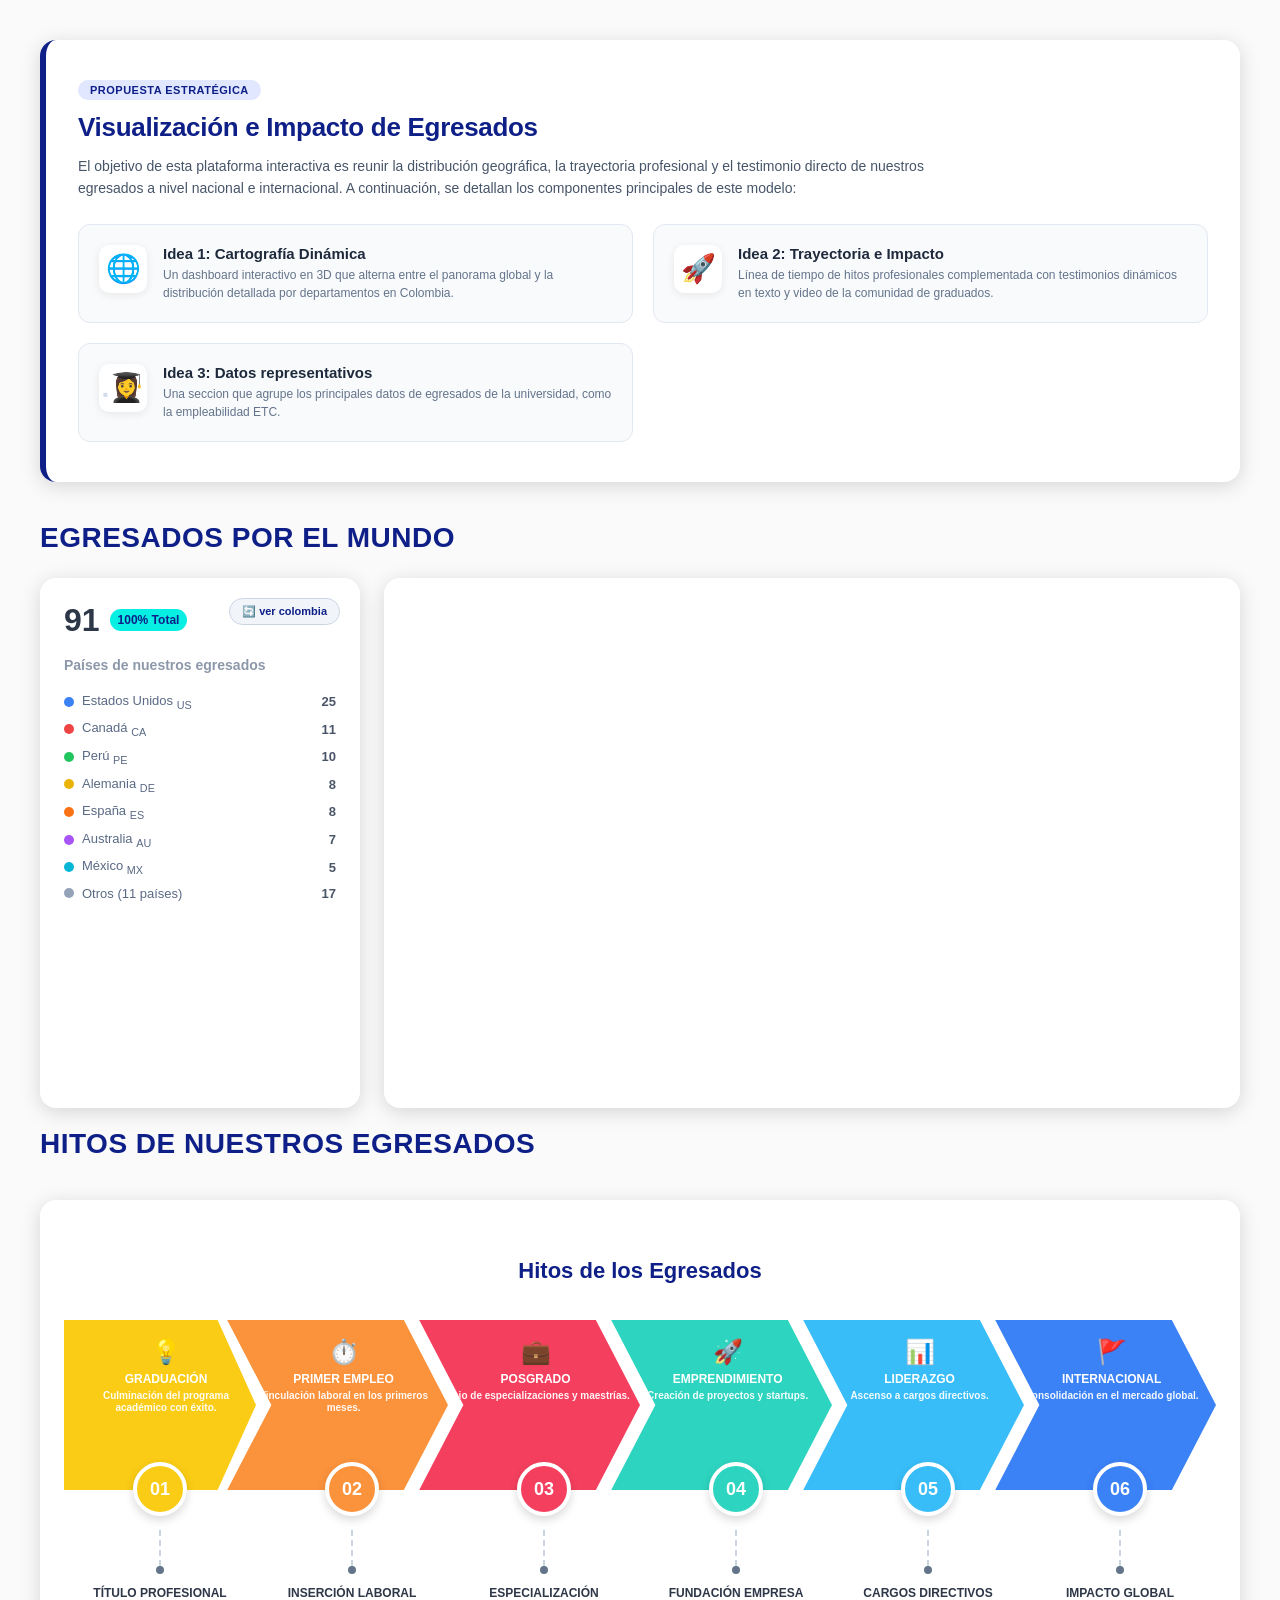
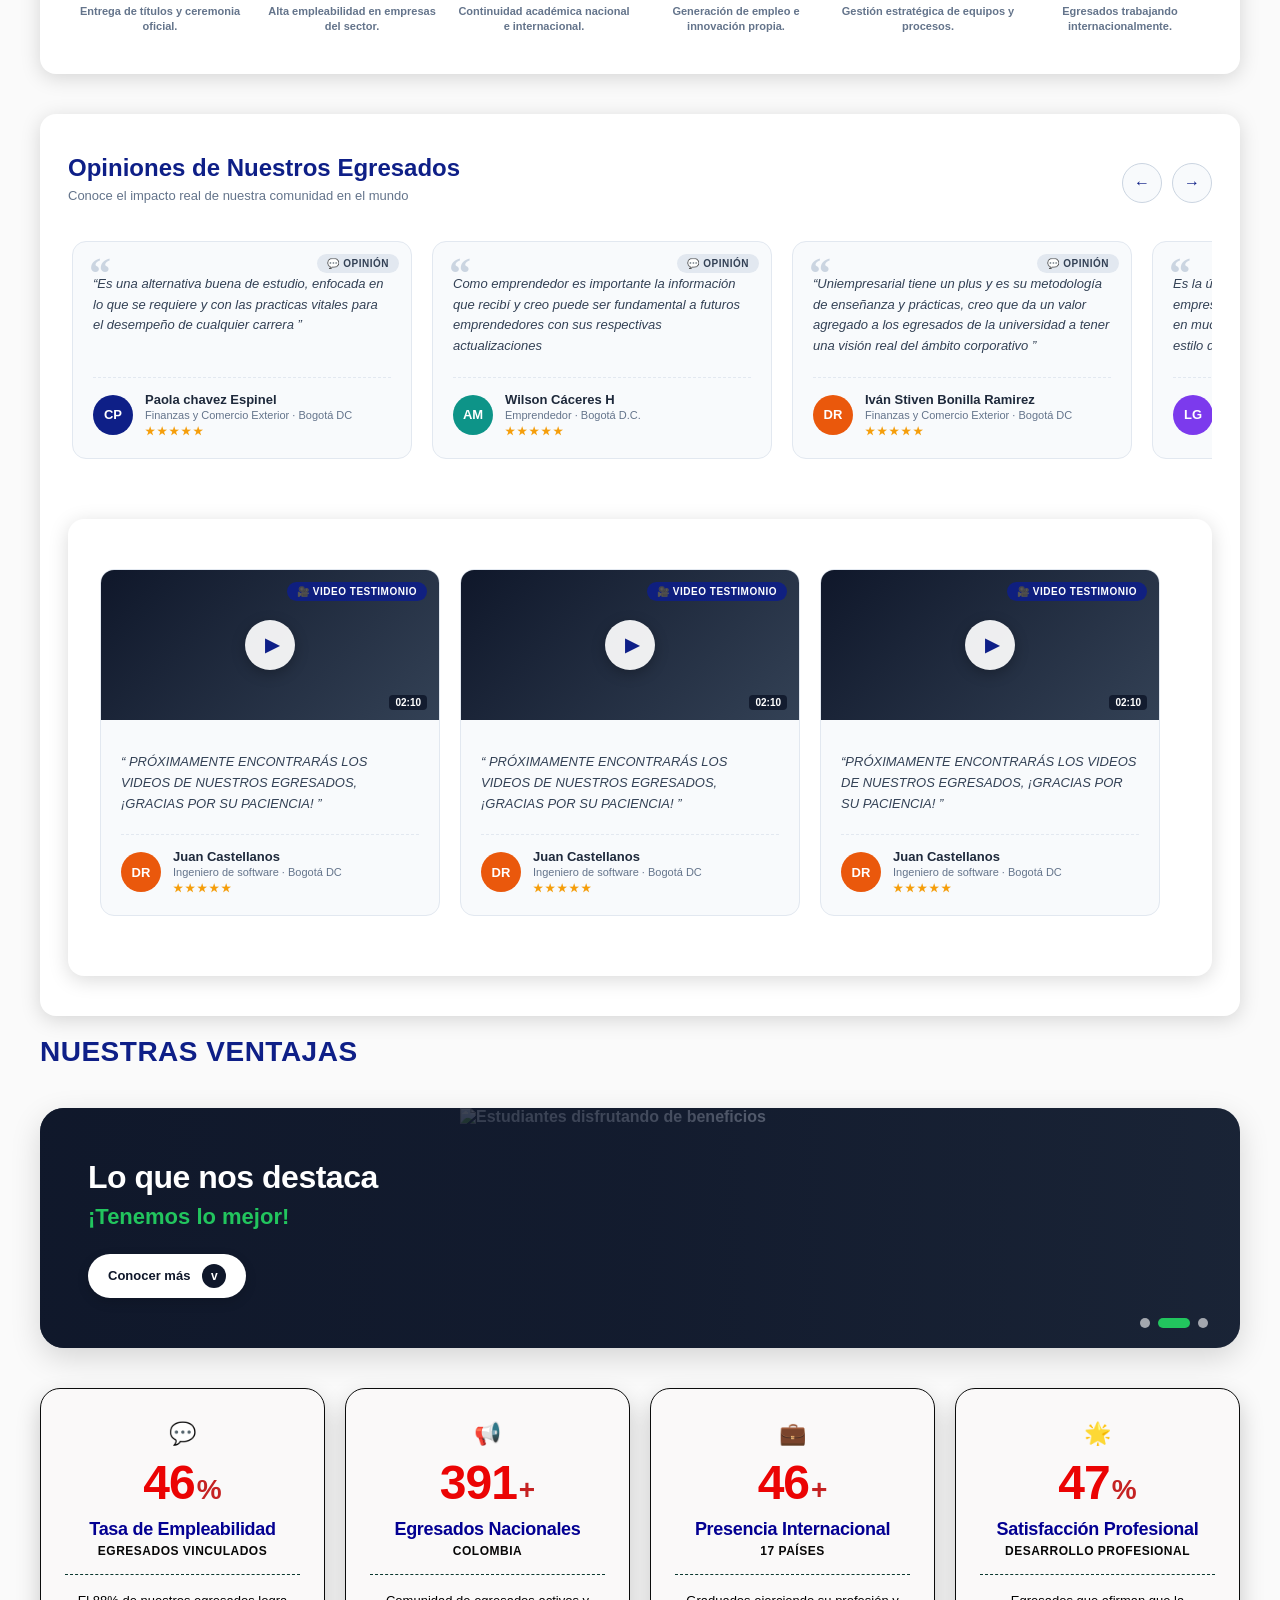
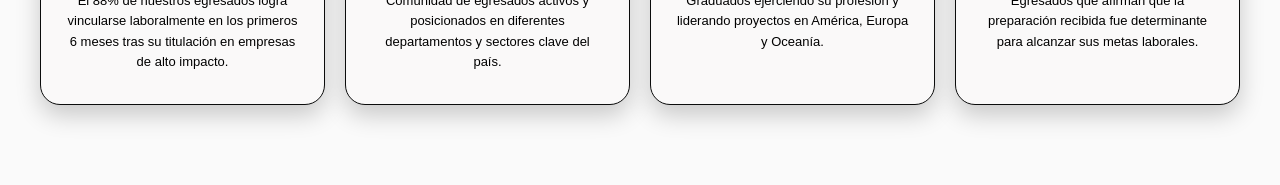
==== index.html @ 5c02a137 "Update index.html" ====
<!DOCTYPE html>
<html lang="es">
<head>
  <meta charset="UTF-8">
  <meta name="viewport" content="width=device-width, initial-scale=1.0">
  <link rel="stylesheet" href="main.css">
  <title>Egresados</title>
</head>
<body>

  <!-- ================= SECCIÓN DE INTRODUCCIÓN ================= -->
  <section class="intro-container">
    <div class="intro-badge">Propuesta Estratégica</div>
    <h1 class="intro-title">Visualización e Impacto de Egresados</h1>
    <p class="intro-description">
      El objetivo de esta plataforma interactiva es reunir la distribución geográfica, la trayectoria profesional y el testimonio directo de nuestros egresados a nivel nacional e internacional. A continuación, se detallan los componentes principales de este modelo:
    </p>

    <div class="intro-cards-grid">
      <div class="intro-card">
        <div class="intro-card-icon">🌐</div>
        <div class="intro-card-content">
          <h3 class="intro-card-title">Idea 1: Cartografía Dinámica</h3>
          <p class="intro-card-text">
            Un dashboard interactivo en 3D que alterna entre el panorama global y la distribución detallada por departamentos en Colombia.
          </p>
        </div>
      </div>

      <div class="intro-card">
        <div class="intro-card-icon">🚀</div>
        <div class="intro-card-content">
          <h3 class="intro-card-title">Idea 2: Trayectoria e Impacto</h3>
          <p class="intro-card-text">
            Línea de tiempo de hitos profesionales complementada con testimonios dinámicos en texto y video de la comunidad de graduados.
          </p>
        </div>
      </div>

        <div class="intro-card">
        <div class="intro-card-icon">.👩‍🎓</div>
        <div class="intro-card-content">
          <h3 class="intro-card-title">Idea 3: Datos representativos</h3>
          <p class="intro-card-text">
            Una seccion que agrupe los principales datos de egresados de la universidad, como la empleabilidad ETC.
          </p>
        </div>
      </div>
    </div>
  </section>

  <!-- TÍTULO DE LA SECCIÓN INTERACTIVA -->
  <h2 class="main-title">EGRESADOS POR EL MUNDO</h2>

  <!-- CONTENEDOR FLIP GLOBAL -->
  <div class="dashboard-flip-wrapper">
    <div class="dashboard-inner" id="dashboardInner">
      
      <!-- ================= VISTA FRONTAL: MUNDIAL ================= -->
      <div class="dashboard-face dashboard-front">
        
        <!-- TARJETA FRONTAL -->
        <div class="card-left">
          <button class="flip-btn" id="flipToColombiaBtn" title="Ver Departamentos de Colombia">
            🔄   ver colombia </button>
          
          <div class="metrics">
            <span class="total-sales">91</span>
            <span class="badge">100% Total</span>
          </div>
          
          <p class="subtitle">Países de nuestros egresados</p>

          <ul class="country-list">
            <li class="country-item">
              <div class="country-info">
                <span class="dot usa"></span>
                <span>Estados Unidos <sub>US</sub></span>
              </div>
              <span class="sales-count">25</span>
            </li>
            <li class="country-item">
              <div class="country-info">
                <span class="dot canada"></span>
                <span>Canadá <sub>CA</sub></span>
              </div>
              <span class="sales-count">11</span>
            </li>
            <li class="country-item">
              <div class="country-info">
                <span class="dot peru"></span>
                <span>Perú <sub>PE</sub></span>
              </div>
              <span class="sales-count">10</span>
            </li>
            <li class="country-item">
              <div class="country-info">
                <span class="dot alemania"></span>
                <span>Alemania <sub>DE</sub></span>
              </div>
              <span class="sales-count">8</span>
            </li>
            <li class="country-item">
              <div class="country-info">
                <span class="dot espana"></span>
                <span>España <sub>ES</sub></span>
              </div>
              <span class="sales-count">8</span>
            </li>
            <li class="country-item">
              <div class="country-info">
                <span class="dot australia"></span>
                <span>Australia <sub>AU</sub></span>
              </div>
              <span class="sales-count">7</span>
            </li>
            <li class="country-item">
              <div class="country-info">
                <span class="dot mexico"></span>
                <span>México <sub>MX</sub></span>
              </div>
              <span class="sales-count">5</span>
            </li>
            <li class="country-item">
              <div class="country-info">
                <span class="dot other"></span>
                <span>Otros (11 países)</span>
              </div>
              <span class="sales-count">17</span>
            </li>
          </ul>

          <div id="detailPanel" class="country-detail-panel">
            <div class="detail-label">País Seleccionado</div>
            <div id="detailCountryName" class="detail-country-name">-</div>
            <div class="detail-label" style="margin-top: 8px;">Egresados Registrados</div>
            <div id="detailStudentsCount" class="detail-students-count">0</div>
          </div>
        </div>

        <!-- MAPA MUNDIAL DERECHA -->
        <div class="map-right" id="mapRightWorld">
          <div id="tooltipWorld" class="tooltip"></div>
          <div class="ag-canvas" id="world-map-container"></div>
        </div>

      </div>

      <!-- ================= VISTA TRASERA: COLOMBIA ================= -->
      <div class="dashboard-face dashboard-back">
        
        <!-- TARJETA TRASERA -->
        <div class="card-left">
          <button class="flip-btn" id="flipToWorldBtn" title="Ver Países del Mundo">
            🌐 Mundial
          </button>

          <h2 class="card-title">Egresados</h2>
          
          <div class="metrics">
            <span class="total-sales">775</span>
            <span class="badge col-badge">100% Colombia</span>
          </div>
          
          <p class="subtitle">Departamentos de Colombia</p>

          <ul class="country-list">
            <li class="country-item">
              <div class="country-info">
                <span class="dot bogota"></span>
                <span>Bogotá D.C. <sub>DC</sub></span>
              </div>
              <span class="sales-count">645</span>
            </li>
            <li class="country-item">
              <div class="country-info">
                <span class="dot cundinamarca"></span>
                <span>Cundinamarca <sub>CUN</sub></span>
              </div>
              <span class="sales-count">59</span>
            </li>
            <li class="country-item">
              <div class="country-info">
                <span class="dot antioquia"></span>
                <span>Antioquia <sub>ANT</sub></span>
              </div>
              <span class="sales-count">15</span>
            </li>
            <li class="country-item">
              <div class="country-info">
                <span class="dot meta"></span>
                <span>Meta <sub>MET</sub></span>
              </div>
              <span class="sales-count">6</span>
            </li>
            <li class="country-item">
              <div class="country-info">
                <span class="dot atlantico"></span>
                <span>Atlántico <sub>ATL</sub></span>
              </div>
              <span class="sales-count">5</span>
            </li>
            <li class="country-item">
              <div class="country-info">
                <span class="dot tolima"></span>
                <span>Tolima <sub>TOL</sub></span>
              </div>
              <span class="sales-count">3</span>
            </li>
            <li class="country-item">
              <div class="country-info">
                <span class="dot otros-dept"></span>
                <span>Otros dptos</span>
              </div>
              <span class="sales-count">9</span>
            </li>
            <li class="country-item">
              <div class="country-info">
                <span class="dot no-especifica"></span>
                <span>No especifica</span>
              </div>
              <span class="sales-count">33</span>
            </li>
          </ul>

          <div id="detailPanelDept" class="country-detail-panel">
            <div class="detail-label">Departamento</div>
            <div id="detailDeptName" class="detail-country-name">-</div>
            <div class="detail-label" style="margin-top: 8px;">Egresados Registrados</div>
            <div id="detailDeptStudentsCount" class="detail-students-count">0</div>
          </div>
        </div>

        <!-- MAPA COLOMBIA DERECHA -->
        <div class="map-right" id="mapRightColombia">
          <div id="tooltipColombia" class="tooltip"></div>
          <div class="ag-canvas" id="colombia-map-container"></div>
        </div>

      </div>

    </div>
  </div>

  <!-- SECCIÓN INFOGRAFÍA DE HITOS DE EGRESADOS -->
   <h2 class="main-title">hITOS DE NUESTROS EGRESADOS</h2>
  <section class="timeline-container">
    <h2 class="timeline-title">Hitos de los Egresados</h2>
    <div class="chevron-timeline">

      <div class="step-item step-1">
        <div class="chevron-box">
          <div class="chevron-icon">💡</div>
          <div class="chevron-title">Graduación</div>
          <div class="chevron-subtitle">Culminación del programa académico con éxito.</div>
        </div>
        <div class="circle-number">01</div>
        <div class="connector-line"></div>
        <div class="connector-dot"></div>
        <div class="hito-content">
          <div class="hito-title">Título Profesional</div>
          <div class="hito-text">Entrega de títulos y ceremonia oficial.</div>
        </div>
      </div>

      <div class="step-item step-2">
        <div class="chevron-box">
          <div class="chevron-icon">⏱️</div>
          <div class="chevron-title">Primer Empleo</div>
          <div class="chevron-subtitle">Vinculación laboral en los primeros meses.</div>
        </div>
        <div class="circle-number">02</div>
        <div class="connector-line"></div>
        <div class="connector-dot"></div>
        <div class="hito-content">
          <div class="hito-title">Inserción Laboral</div>
          <div class="hito-text">Alta empleabilidad en empresas del sector.</div>
        </div>
      </div>

      <div class="step-item step-3">
        <div class="chevron-box">
          <div class="chevron-icon">💼</div>
          <div class="chevron-title">Posgrado</div>
          <div class="chevron-subtitle">Inicio de especializaciones y maestrías.</div>
        </div>
        <div class="circle-number">03</div>
        <div class="connector-line"></div>
        <div class="connector-dot"></div>
        <div class="hito-content">
          <div class="hito-title">Especialización</div>
          <div class="hito-text">Continuidad académica nacional e internacional.</div>
        </div>
      </div>

      <div class="step-item step-4">
        <div class="chevron-box">
          <div class="chevron-icon">🚀</div>
          <div class="chevron-title">Emprendimiento</div>
          <div class="chevron-subtitle">Creación de proyectos y startups.</div>
        </div>
        <div class="circle-number">04</div>
        <div class="connector-line"></div>
        <div class="connector-dot"></div>
        <div class="hito-content">
          <div class="hito-title">Fundación Empresa</div>
          <div class="hito-text">Generación de empleo e innovación propia.</div>
        </div>
      </div>

      <div class="step-item step-5">
        <div class="chevron-box">
          <div class="chevron-icon">📊</div>
          <div class="chevron-title">Liderazgo</div>
          <div class="chevron-subtitle">Ascenso a cargos directivos.</div>
        </div>
        <div class="circle-number">05</div>
        <div class="connector-line"></div>
        <div class="connector-dot"></div>
        <div class="hito-content">
          <div class="hito-title">Cargos Directivos</div>
          <div class="hito-text">Gestión estratégica de equipos y procesos.</div>
        </div>
      </div>

      <div class="step-item step-6">
        <div class="chevron-box">
          <div class="chevron-icon">🚩</div>
          <div class="chevron-title">Internacional</div>
          <div class="chevron-subtitle">Consolidación en el mercado global.</div>
        </div>
        <div class="circle-number">06</div>
        <div class="connector-line"></div>
        <div class="connector-dot"></div>
        <div class="hito-content">
          <div class="hito-title">Impacto Global</div>
          <div class="hito-text">Egresados trabajando internacionalmente.</div>
        </div>
      </div>

    </div>
  </section>

  <!-- SECCIÓN DE OPINIONES Y VIDEO TESTIMONIOS (CARRUSEL DINÁMICO) -->
  <section class="testimonials-container">
    <div class="testimonials-header">
      <div>
        <h2 class="testimonials-title">Opiniones de Nuestros Egresados</h2>
        <p class="testimonials-subtitle">Conoce el impacto real de nuestra comunidad en el mundo</p>
      </div>
      <div class="carousel-controls">
        <button class="control-btn" id="prevBtn" title="Anterior">←</button>
        <button class="control-btn" id="nextBtn" title="Siguiente">→</button>
      </div>
    </div>

    <div class="carousel-track-container">
      <div class="carousel-track" id="carouselTrack">

        <!-- TARJETA 1: VIDEO -->
        <div class="testimonial-card " >
          <div class="card-type-badge badge-text">💬 Opinión</div>
          
            
              <div class="quote-icon">“</div>
            
            
          <div class="card-body">
            <p class="testimonial-text">
              “Es una alternativa buena de estudio, enfocada en lo que se requiere y con las practicas vitales para el desempeño de cualquier carrera ”
            </p>
            <div class="testimonial-author">
              <div class="author-avatar avatar-blue">CP</div>
              <div class="author-info">
                <h4 class="author-name">Paola chavez Espinel </h4>
                <span class="author-role">Finanzas y Comercio Exterior · Bogotá DC</span>
                <div class="stars">★★★★★</div>
              </div>
            </div>
          </div>
        </div>

        <!-- TARJETA 2: TEXTO -->
        <div class="testimonial-card">
          <div class="card-type-badge badge-text">💬 Opinión</div>
          <div class="quote-icon">“</div>
          <div class="card-body">
            <p class="testimonial-text">
              Como emprendedor es importante la información que recibí y creo puede ser fundamental a futuros emprendedores con sus respectivas actualizaciones 
            </p>
            <div class="testimonial-author">
              <div class="author-avatar avatar-teal">AM</div>
              <div class="author-info">
                <h4 class="author-name">Wilson Cáceres H</h4>
                <span class="author-role">  Emprendedor · Bogotá D.C.</span>
                <div class="stars">★★★★★</div>
              </div>
            </div>
          </div>
        </div>

        <!-- TARJETA 3: VIDEO -->
        <div class="testimonial-card " >
          <div class="card-type-badge badge-text">💬 Opinión</div>
          
              <div class="quote-icon">“</div>
            
          <div class="card-body">
            <p class="testimonial-text">
              “Uniempresarial tiene un plus y es su metodología de enseñanza y prácticas, creo que da un valor agregado a los egresados de la universidad a tener una visión real del ámbito corporativo ”
            </p>
            <div class="testimonial-author">
              <div class="author-avatar avatar-orange">DR</div>
              <div class="author-info">
                <h4 class="author-name">Iván Stiven Bonilla Ramirez</h4>
                <span class="author-role">Finanzas y Comercio Exterior · Bogotá DC</span>
                <div class="stars">★★★★★</div>
              </div>
            </div>
          </div>
        </div>

        <!-- TARJETA 4: TEXTO -->
        <div class="testimonial-card">
          <div class="card-type-badge badge-text">💬 Opinión</div>
          <div class="quote-icon">“</div>
          <div class="card-body">
            <p class="testimonial-text">
             Es la única universidad que ofrece prácticas empresariales continuas y de valor. He estudiado en muchas universidades y ninguna ofrece este estilo de educación.
            </p>
            <div class="testimonial-author">
              <div class="author-avatar avatar-purple">LG</div>
              <div class="author-info">
                <h4 class="author-name">Luz katerina gomez parra</h4>
                <span class="author-role">Asistente administrativa  · Australia</span>
                <div class="stars">★★★★★</div>
              </div>
            </div>
          </div>
        </div>

      </div>
    </div>
    <div class="videosEgresados">
     <div class="carousel-track-container">
      <div class="carousel-track" id="carouselTrack">

        <div class="testimonial-card video-card" onclick="openVideoModal('https://www.youtube.com/embed/dQw4w9WgXcQ', 'David Rodríguez - Testimonio')">
          <div class="card-type-badge badge-video">🎥 Video Testimonio</div>
          <div class="video-thumbnail bg-2">
            <div class="play-overlay">
              <div class="play-icon">▶</div>
            </div>
            <span class="video-duration">02:10</span>
          </div>
          <div class="card-body">
            <p class="testimonial-text">
              “ PRÓXIMAMENTE ENCONTRARÁS LOS VIDEOS DE NUESTROS EGRESADOS, ¡GRACIAS POR SU PACIENCIA! ”
            </p>
            <div class="testimonial-author">
              <div class="author-avatar avatar-orange">DR</div>
              <div class="author-info">
                <h4 class="author-name">Juan Castellanos</h4>
                <span class="author-role">Ingeniero de software · Bogotá DC</span>
                <div class="stars">★★★★★</div>
              </div>
            </div>
          </div>
        </div>

          <div class="testimonial-card video-card" onclick="openVideoModal('https://www.youtube.com/embed/dQw4w9WgXcQ', 'David Rodríguez - Testimonio')">
          <div class="card-type-badge badge-video">🎥 Video Testimonio</div>
          <div class="video-thumbnail bg-2">
            <div class="play-overlay">
              <div class="play-icon">▶</div>
            </div>
            <span class="video-duration">02:10</span>
          </div>
          <div class="card-body">
            <p class="testimonial-text">
              “ PRÓXIMAMENTE ENCONTRARÁS LOS VIDEOS DE NUESTROS EGRESADOS, ¡GRACIAS POR SU PACIENCIA! ”
            </p>
            <div class="testimonial-author">
              <div class="author-avatar avatar-orange">DR</div>
              <div class="author-info">
                <h4 class="author-name">Juan Castellanos</h4>
                <span class="author-role">Ingeniero de software · Bogotá DC</span>
                <div class="stars">★★★★★</div>
              </div>
            </div>
          </div>
        </div>

          <div class="testimonial-card video-card" onclick="openVideoModal('https://www.youtube.com/embed/dQw4w9WgXcQ', 'David Rodríguez - Testimonio')">
          <div class="card-type-badge badge-video">🎥 Video Testimonio</div>
          <div class="video-thumbnail bg-2">
            <div class="play-overlay">
              <div class="play-icon">▶</div>
            </div>
            <span class="video-duration">02:10</span>
          </div>
          <div class="card-body">
            <p class="testimonial-text">
              “PRÓXIMAMENTE ENCONTRARÁS LOS VIDEOS DE NUESTROS EGRESADOS, ¡GRACIAS POR SU PACIENCIA! ”
            </p>
            <div class="testimonial-author">
              <div class="author-avatar avatar-orange">DR</div>
              <div class="author-info">
                <h4 class="author-name">Juan Castellanos</h4>
                <span class="author-role">Ingeniero de software · Bogotá DC</span>
                <div class="stars">★★★★★</div>
              </div>
            </div>
          </div>
        </div>
    </div>
     </div>
  </div>
  </section>

  <!-- MODAL FLOTANTE PARA REPRODUCIR VIDEO -->
  <div id="videoModal" class="video-modal" onclick="closeVideoModal(event)">
    <div class="modal-content">
      <span class="close-modal" onclick="closeVideoModal(null)">&times;</span>
      <h3 id="modalTitle" class="modal-video-title">Video Testimonio</h3>
      <div class="iframe-container">
        <iframe id="videoIframe" src="" frameborder="0" allow="accelerometer; autoplay; clipboard-write; encrypted-media; gyroscope; picture-in-picture" allowfullscreen></iframe>
      </div>
    </div>
  </div>


  <h2 class="main-title">NUESTRAS VENTAJAS</h2>

  <!-- BANNER PROMOCIONAL DE BENEFICIOS -->
  <section class="banner-container">
    <div class="banner-card">
      <!-- FONDO DE IMAGEN / CAPA OSCURA -->
      <div class="banner-overlay"></div>

      <!-- CONTENIDO DE TEXTO Y BOTÓN -->
      <div class="banner-content">
        <h2 class="banner-title">Lo que nos destaca</h2>
        <p class="banner-highlight">¡Tenemos lo mejor!</p>
        <a href="#datos" class="banner-btn">
          <span>Conocer más</span>
          <span class="btn-icon">v</span>
        </a>
      </div>

      <!-- ELEMENTOS VISUALES / IMAGEN DE PERSONAS -->
      <div class="banner-image-wrapper">
        <img src="https://uniempresarial.edu.co/wp-content/uploads/2024/06/generative-ai-graduation-ceremony-scaled_11zon-1024x574.jpg" alt="Estudiantes disfrutando de beneficios" class="banner-img">
      </div>

      <!-- INDICADORES DEL CARRUSEL (DOTS) -->
      <div class="banner-dots">
        <span class="dot-item"></span>
        <span class="dot-item active"></span>
        <span class="dot-item"></span>
      </div>
    </div>
  </section>

  <!-- SECCIÓN DE METRICAS Y DATOS DE EMPLEABILIDAD (4 TARJETAS) -->
  <!-- SECCIÓN DE MÉTRICAS Y DATOS DE EMPLEABILIDAD (4 TARJETAS CON ANIMACIÓN) -->
  <section class="stats-cards-container" id="datos">
    <div class="stats-cards-grid">

      <!-- TARJETA 1 -->
      <div class="stat-card">
        <div class="stat-card-icon">💬</div>
        
        <!-- DATO NUMÉRICO ANIMADO -->
        <div class="stat-number-wrapper">
          <span class="counter-number" data-target="88">0</span><span class="counter-unit">%</span>
        </div>

        <h3 class="stat-author-name">Tasa de Empleabilidad</h3>
        <span class="stat-location">Egresados Vinculados</span>
        
        <p class="stat-description">
          El 88% de nuestros egresados logra vincularse laboralmente en los primeros 6 meses tras su titulación en empresas de alto impacto.
        </p>
      </div>

      <!-- TARJETA 2 -->
      <div class="stat-card">
        <div class="stat-card-icon">📢</div>
        
        <!-- DATO NUMÉRICO ANIMADO -->
        <div class="stat-number-wrapper">
          <span class="counter-number" data-target="775">0</span><span class="counter-unit">+</span>
        </div>

        <h3 class="stat-author-name">Egresados Nacionales</h3>
        <span class="stat-location">Colombia</span>
        
        <p class="stat-description">
          Comunidad de egresados activos y posicionados en diferentes departamentos y sectores clave del país.
        </p>
      </div>

      <!-- TARJETA 3 -->
      <div class="stat-card">
        <div class="stat-card-icon">💼</div>
        
        <!-- DATO NUMÉRICO ANIMADO -->
        <div class="stat-number-wrapper">
          <span class="counter-number" data-target="91">0</span><span class="counter-unit">+</span>
        </div>

        <h3 class="stat-author-name">Presencia Internacional</h3>
        <span class="stat-location">17 Países</span>
        
        <p class="stat-description">
          Graduados ejerciendo su profesión y liderando proyectos en América, Europa y Oceanía.
        </p>
      </div>

      <!-- TARJETA 4 -->
      <div class="stat-card">
        <div class="stat-card-icon">🌟</div>
        
        <!-- DATO NUMÉRICO ANIMADO -->
        <div class="stat-number-wrapper">
          <span class="counter-number" data-target="94">0</span><span class="counter-unit">%</span>
        </div>

        <h3 class="stat-author-name">Satisfacción Profesional</h3>
        <span class="stat-location">Desarrollo Profesional</span>
        
        <p class="stat-description">
          Egresados que afirman que la preparación recibida fue determinante para alcanzar sus metas laborales.
        </p>
      </div>

    </div>
  </section>

  <!-- SCRIPT PARA ANIMACIÓN DE CONTEO PROGRESIVO -->
  <script>
    document.addEventListener("DOMContentLoaded", () => {
      const counters = document.querySelectorAll('.counter-number');

      const animateCounter = (counter) => {
        const target = +counter.getAttribute('data-target');
        const duration = 1800; // Duración total de la animación en milisegundos
        const frameDuration = 1000 / 60; // 60 FPS
        const totalFrames = Math.round(duration / frameDuration);
        let frame = 0;

        const countUp = setInterval(() => {
          frame++;
          // Función de desaceleración (easeOutQuad)
          const progress = frame / totalFrames;
          const currentCount = Math.round(target * (1 - Math.pow(1 - progress, 2)));

          counter.innerText = currentCount.toLocaleString();

          if (frame === totalFrames) {
            counter.innerText = target.toLocaleString();
            clearInterval(countUp);
          }
        }, frameDuration);
      };

      // Observador para activar la animación solo cuando la tarjeta sea visible en pantalla
      const observer = new IntersectionObserver((entries, observer) => {
        entries.forEach(entry => {
          if (entry.isIntersecting) {
            const counter = entry.target.querySelector('.counter-number');
            if (counter && !counter.classList.contains('animated')) {
              counter.classList.add('animated');
              animateCounter(counter);
            }
          }
        });
      }, { threshold: 0.3 });

      document.querySelectorAll('.stat-card').forEach(card => {
        observer.observe(card);
      });
    });
  </script>

  <!-- SCRIPTS D3 & TOPOJSON -->
  <script src="https://cdn.jsdelivr.net/npm/d3@7"></script>
  <script src="https://cdn.jsdelivr.net/npm/topojson-client@3"></script>
  <script>
    // CONTROL DEL FLIP DEL DASHBOARD
    const dashboardInner = document.getElementById('dashboardInner');
    document.getElementById('flipToColombiaBtn').addEventListener('click', () => {
      dashboardInner.classList.add('flipped');
    });
    document.getElementById('flipToWorldBtn').addEventListener('click', () => {
      dashboardInner.classList.remove('flipped');
    });

    // 1. DATOS DE PAÍSES INTERNACIONALES
    const worldStudentData = {
      "US": { name: "Estados Unidos", students: 25 },
      "CA": { name: "Canadá", students: 11 },
      "PE": { name: "Perú", students: 10 },
      "DE": { name: "Alemania", students: 8 },
      "ES": { name: "España", students: 8 },
      "AU": { name: "Australia", students: 7 },
      "MX": { name: "México", students: 5 },
      "DO": { name: "República Dominicana", students: 3 },
      "PA": { name: "Panamá", students: 2 },
      "JP": { name: "Japón", students: 2 },
      "MT": { name: "Malta", students: 2 },
      "IT": { name: "Italia", students: 2 },
      "BO": { name: "Bolivia", students: 1 },
      "CR": { name: "Costa Rica", students: 1 },
      "EC": { name: "Ecuador", students: 1 },
      "NL": { name: "Países Bajos", students: 1 },
      "CL": { name: "Chile", students: 1 }
    };

    fetch('https://cdn.jsdelivr.net/npm/world-atlas@2/countries-110m.json')
      .then(res => res.json())
      .then(world => {
        const countries = topojson.feature(world, world.objects.countries).features;
        const width = 1000, height = 500;
        const projection = d3.geoMercator().scale(130).translate([width / 2, height / 1.5]);
        const pathGenerator = d3.geoPath().projection(projection);

        const isoMapping = {
          "840": "US", "124": "CA", "604": "PE", "276": "DE", "724": "ES",
          "036": "AU", "484": "MX", "214": "DO", "591": "PA", "392": "JP",
          "470": "MT", "380": "IT", "068": "BO", "188": "CR", "218": "EC",
          "528": "NL", "152": "CL"
        };

        const svg = d3.select("#world-map-container")
          .append("svg").attr("class", "ag-canvas_svg").attr("viewBox", `0 0 ${width} ${height}`);

        const tooltip = d3.select("#tooltipWorld");
        const mapRight = document.getElementById("mapRightWorld");

        svg.selectAll("path")
          .data(countries).enter().append("path")
          .attr("d", pathGenerator)
          .attr("id", d => isoMapping[d.id] || `country-${d.id}`)
          .on("mouseover", (event, d) => {
            const code = isoMapping[d.id];
            if (worldStudentData[code]) {
              tooltip.style("display", "block")
                .html(`<strong>${worldStudentData[code].name}</strong><br/>🎓 Egresados: ${worldStudentData[code].students.toLocaleString()}`);
            }
          })
          .on("mousemove", (event) => {
            const bounds = mapRight.getBoundingClientRect();
            tooltip.style("left", (event.clientX - bounds.left + 10) + "px")
                   .style("top", (event.clientY - bounds.top + 10) + "px");
          })
          .on("mouseout", () => tooltip.style("display", "none"))
          .on("click", (event, d) => {
            const code = isoMapping[d.id];
            const detailPanel = document.getElementById("detailPanel");
            if (worldStudentData[code]) {
              document.getElementById("detailCountryName").innerText = worldStudentData[code].name;
              document.getElementById("detailStudentsCount").innerText = worldStudentData[code].students.toLocaleString();
              detailPanel.style.display = "block";
            } else {
              detailPanel.style.display = "none";
            }
          });
      });

    // 2. MAPA DE COLOMBIA CON PUNTOS SEGÚN DATOS REALES
    fetch('https://cdn.jsdelivr.net/npm/world-atlas@2/countries-10m.json')
      .then(res => res.json())
      .then(world10m => {
        const countries = topojson.feature(world10m, world10m.objects.countries).features;
        const colombiaGeo = countries.find(c => c.id === "170");

        const width = 1000, height = 500;
        const projection = d3.geoMercator()
          .fitExtent([[80, 20], [width - 80, height - 20]], colombiaGeo);

        const pathGenerator = d3.geoPath().projection(projection);

        const svg = d3.select("#colombia-map-container")
          .append("svg").attr("class", "ag-canvas_svg").attr("viewBox", `0 0 ${width} ${height}`);

        const tooltip = d3.select("#tooltipColombia");
        const mapRight = document.getElementById("mapRightColombia");

        svg.append("path")
          .datum(colombiaGeo)
          .attr("d", pathGenerator)
          .attr("fill", "#f1f5f9")
          .attr("stroke", "#94a3b8")
          .attr("stroke-width", "1.5");

        const deptPoints = [
          { id: "DEPT_DC", name: "Bogotá D.C.", students: 645, coords: [-74.0721, 4.7110], r: 32, color: "#0e1f87" },
          { id: "DEPT_CUN", name: "Cundinamarca", students: 59, coords: [-74.1300, 5.0200], r: 18, color: "#ea580c" },
          { id: "DEPT_ANT", name: "Antioquia", students: 15, coords: [-75.5636, 6.2518], r: 14, color: "#16a34a" },
          { id: "DEPT_MET", name: "Meta", students: 6, coords: [-73.6300, 4.1400], r: 10, color: "#a855f7" },
          { id: "DEPT_ATL", name: "Atlántico", students: 5, coords: [-74.7813, 10.9685], r: 9, color: "#06b6d4" },
          { id: "DEPT_TOL", name: "Tolima", students: 3, coords: [-75.2300, 4.4300], r: 8, color: "#eab308" },
          { id: "DEPT_BOY", name: "Boyacá", students: 2, coords: [-73.3600, 5.5300], r: 7, color: "#64748b" },
          { id: "DEPT_CAS", name: "Casanare", students: 2, coords: [-72.4000, 5.3300], r: 7, color: "#64748b" },
          { id: "DEPT_SAN", name: "Santander", students: 2, coords: [-73.1198, 7.1254], r: 7, color: "#64748b" },
          { id: "DEPT_NAR", name: "Nariño", students: 1, coords: [-77.2800, 1.2100], r: 6, color: "#64748b" },
          { id: "DEPT_BOL", name: "Bolívar", students: 1, coords: [-75.5000, 10.4000], r: 6, color: "#64748b" },
          { id: "DEPT_VAC", name: "Valle del Cauca", students: 1, coords: [-76.5225, 3.4372], r: 6, color: "#64748b" }
        ];

        svg.selectAll("circle")
          .data(deptPoints)
          .enter()
          .append("circle")
          .attr("cx", d => projection(d.coords)[0])
          .attr("cy", d => projection(d.coords)[1])
          .attr("r", d => d.r)
          .attr("fill", d => d.color)
          .attr("stroke", "#ffffff")
          .attr("stroke-width", "2")
          .attr("style", "cursor: pointer; opacity: 0.95;")
          .on("mouseover", (event, d) => {
            tooltip.style("display", "block")
              .html(`<strong>${d.name}</strong><br/>🎓 Egresados: ${d.students.toLocaleString()}`);
          })
          .on("mousemove", (event) => {
            const bounds = mapRight.getBoundingClientRect();
            tooltip.style("left", (event.clientX - bounds.left + 10) + "px")
                   .style("top", (event.clientY - bounds.top + 10) + "px");
          })
          .on("mouseout", () => tooltip.style("display", "none"))
          .on("click", (event, d) => {
            const detailPanel = document.getElementById("detailPanelDept");
            document.getElementById("detailDeptName").innerText = d.name;
            document.getElementById("detailDeptStudentsCount").innerText = d.students.toLocaleString();
            detailPanel.style.display = "block";
          });
      });

    // 3. CARRUSEL Y MODAL DE TESTIMONIOS
    const track = document.getElementById('carouselTrack');
    const prevBtn = document.getElementById('prevBtn');
    const nextBtn = document.getElementById('nextBtn');
    const cardWidth = 360;

    nextBtn.addEventListener('click', () => {
      track.scrollBy({ left: cardWidth, behavior: 'smooth' });
    });

    prevBtn.addEventListener('click', () => {
      track.scrollBy({ left: -cardWidth, behavior: 'smooth' });
    });

    function openVideoModal(videoUrl, title) {
      const modal = document.getElementById('videoModal');
      const iframe = document.getElementById('videoIframe');
      const modalTitle = document.getElementById('modalTitle');

      iframe.src = videoUrl + "?autoplay=1";
      modalTitle.innerText = title;
      modal.style.display = 'flex';
    }

    function closeVideoModal(event) {
      if (!event || event.target.id === 'videoModal') {
        const modal = document.getElementById('videoModal');
        const iframe = document.getElementById('videoIframe');
        modal.style.display = 'none';
        iframe.src = '';
      }
    }
  </script>

</body>
</html>
---- main.css ----
@font-face {
  font-family: 'uniempresarial';
  src: url('Cocogoose-Pro-Semilight-Italic-trial.ttf') format('truetype');
  font-weight: normal;
  font-style: normal;
}

html {
  box-sizing: border-box;
}

*, *:before, *:after {
  box-sizing: inherit;
}

body {
  background-color: #fafafa;
  color: #d3ddef;
  font-family: Arial, Helvetica, sans-serif;
  font-weight: 600;
  padding: 40px;
  margin: 0;
}

/* =========================================================
   SECCIÓN DE INTRODUCCIÓN Y EXPLICACIÓN
   ========================================================= */

.intro-container {
  max-width: 1250px;
  margin: 0 auto 40px auto;
  background: #ffffff;
  padding: 40px 32px;
  border-radius: 16px;
  box-shadow: 0 4px 20px rgba(0, 0, 0, 0.15);
  border-left: 6px solid #0e1f87;
}

.intro-badge {
  display: inline-block;
  background-color: #e0e7ff;
  color: #0e1f87;
  font-size: 11px;
  font-weight: 800;
  padding: 4px 12px;
  border-radius: 20px;
  text-transform: uppercase;
  letter-spacing: 0.5px;
  margin-bottom: 12px;
}

.intro-title {
  font-size: 26px;
  font-weight: 800;
  color: #0e1f87;
  margin: 0 0 12px 0;
  letter-spacing: -0.3px;
}

.intro-description {
  font-size: 14px;
  line-height: 1.6;
  color: #475569;
  margin: 0 0 24px 0;
  max-width: 900px;
  font-weight: 500;
}

.intro-cards-grid {
  display: grid;
  grid-template-columns: repeat(2, 1fr);
  gap: 20px;
}

.intro-card {
  background-color: #f8fafc;
  border: 1px solid #e2e8f0;
  border-radius: 12px;
  padding: 20px;
  display: flex;
  align-items: flex-start;
  gap: 16px;
  transition: transform 0.25s ease, border-color 0.25s ease;
}

.intro-card:hover {
  transform: translateY(-3px);
  border-color: #cbd5e1;
  background-color: #ffffff;
}

.intro-card-icon {
  font-size: 28px;
  background: #ffffff;
  width: 48px;
  height: 48px;
  border-radius: 10px;
  display: flex;
  align-items: center;
  justify-content: center;
  box-shadow: 0 2px 8px rgba(0, 0, 0, 0.08);
  flex-shrink: 0;
}

.intro-card-content {
  display: flex;
  flex-direction: column;
}

.intro-card-title {
  font-size: 15px;
  font-weight: 700;
  color: #1e293b;
  margin: 0 0 4px 0;
}

.intro-card-text {
  font-size: 12px;
  color: #64748b;
  line-height: 1.5;
  margin: 0;
  font-weight: 500;
}

/* TÍTULO DEL DASHBOARD */
.main-title {
  max-width: 1250px;
  margin: 20px auto 24px auto;
  font-size: 28px;
  font-weight: 800;
  color: #0e1f87;
  text-transform: capitalize;
  letter-spacing: 0.5px;
}

/* =========================================================
   ESTRUCTURA Y GIRADO 3D (FLIP)
   ========================================================= */

.dashboard-flip-wrapper {
  max-width: 1250px;
  margin: 0 auto;
  perspective: 1200px;
}

.dashboard-inner {
  position: relative;
  width: 100%;
  min-height: 530px;
  transition: transform 0.8s cubic-bezier(0.4, 0, 0.2, 1);
  transform-style: preserve-3d;
}

.dashboard-inner.flipped {
  transform: rotateY(180deg);
}

.dashboard-face {
  position: absolute;
  top: 0;
  left: 0;
  width: 100%;
  height: 100%;
  backface-visibility: hidden;
  display: flex;
  gap: 24px;
  align-items: stretch;
}

.dashboard-back {
  transform: rotateY(180deg);
}

/* TARJETA IZQUIERDA */
.card-left {
  background-color: #ffffff;
  border-radius: 16px;
  padding: 24px;
  width: 320px;
  flex-shrink: 0;
  box-shadow: 0 4px 20px rgba(0, 0, 0, 0.15);
  color: #2d3748;
  position: relative;
  display: flex;
  flex-direction: column;
}

.flip-btn {
  position: absolute;
  top: 20px;
  right: 20px;
  background-color: #f1f5f9;
  color: #0e1f87;
  border: 1px solid #cbd5e1;
  border-radius: 20px;
  padding: 6px 12px;
  font-size: 11px;
  font-weight: 700;
  cursor: pointer;
  transition: all 0.3s ease;
  z-index: 10;
}

.flip-btn:hover {
  background-color: #0e1f87;
  color: #ffffff;
  border-color: #0e1f87;
  transform: scale(1.05);
}

.card-title {
  font-size: 18px;
  font-weight: 700;
  color: #3b4759;
  margin-bottom: 20px;
  padding-right: 80px;
}

.metrics {
  display: flex;
  align-items: center;
  gap: 10px;
  margin-bottom: 4px;
}

.total-sales {
  font-size: 32px;
  font-weight: 800;
  color: #2d3748;
}

.badge {
  background-color: #07eee2;
  color: #0e1f87;
  font-size: 12px;
  font-weight: 700;
  padding: 4px 8px;
  border-radius: 12px;
}

.badge.col-badge {
  background-color: #fde047;
  color: #854d0e;
}

.subtitle {
  font-size: 14px;
  color: #8c98a9;
  margin-bottom: 20px;
}

.country-list {
  list-style: none;
  display: flex;
  flex-direction: column;
  gap: 10px;
  padding: 0;
  margin: 0;
  max-height: 280px;
  overflow-y: auto;
}

.country-item {
  display: flex;
  align-items: center;
  justify-content: space-between;
  font-size: 13px;
}

.country-info {
  display: flex;
  align-items: center;
  gap: 8px;
  color: #5a6a85;
  font-weight: 500;
}

.dot {
  width: 10px;
  height: 10px;
  border-radius: 50%;
  display: inline-block;
}

/* PALETA DE PAÍSES INTERNACIONALES */
.dot.usa { background-color: #3b82f6; }
.dot.canada { background-color: #ef4444; }
.dot.peru { background-color: #22c55e; }
.dot.alemania { background-color: #eab308; }
.dot.espana { background-color: #f97316; }
.dot.australia { background-color: #a855f7; }
.dot.mexico { background-color: #06b6d4; }
.dot.other { background-color: #94a3b8; }

/* PALETA DE DEPARTAMENTOS DE COLOMBIA */
.dot.bogota { background-color: #0e1f87; }
.dot.cundinamarca { background-color: #ea580c; }
.dot.antioquia { background-color: #16a34a; }
.dot.meta { background-color: #a855f7; }
.dot.atlantico { background-color: #06b6d4; }
.dot.tolima { background-color: #eab308; }
.dot.otros-dept { background-color: #64748b; }
.dot.no-especifica { background-color: #cbd5e1; }

.sales-count {
  font-weight: 600;
  color: #4a5568;
}

.country-detail-panel {
  margin-top: 12px;
  padding-top: 10px;
  border-top: 1px solid #e2e8f0;
  display: none;
  animation: fadeIn 0.3s ease;
}

@keyframes fadeIn {
  from { opacity: 0; transform: translateY(5px); }
  to { opacity: 1; transform: translateY(0); }
}

.detail-country-name {
  font-size: 15px;
  font-weight: 700;
  color: #2d3748;
}

.detail-students-count {
  font-size: 22px;
  font-weight: 800;
  color: #3182ce;
}

.detail-label {
  font-size: 11px;
  color: #718096;
  text-transform: uppercase;
}

/* ÁREA DEL MAPA DERECHA */
.map-right {
  flex: 1;
  background-color: #ffffff;
  border-radius: 16px;
  padding: 24px;
  box-shadow: 0 4px 20px rgba(0, 0, 0, 0.15);
  display: flex;
  justify-content: center;
  align-items: center;
  position: relative;
}

.ag-canvas {
  width: 100%;
  height: 100%;
}

.ag-canvas_svg {
  width: 100%;
  height: auto;
  max-height: 480px;
  display: block;
}

.ag-canvas_svg path {
  fill: #cbd5e1;
  stroke: #ffffff;
  stroke-width: 0.6;
  transition: fill 0.3s ease;
}

.ag-canvas_svg path:hover {
  fill: #94a3b8;
  cursor: pointer;
}

/* COLORES PAÍSES INTERNACIONALES EN EL MAPA */
#US { fill: #3b82f6 !important; cursor: pointer; }
#US:hover { fill: #1d4ed8 !important; }

#CA { fill: #ef4444 !important; cursor: pointer; }
#CA:hover { fill: #b91c1c !important; }

#PE { fill: #22c55e !important; cursor: pointer; }
#PE:hover { fill: #15803d !important; }

#DE { fill: #eab308 !important; cursor: pointer; }
#DE:hover { fill: #a16207 !important; }

#ES { fill: #f97316 !important; cursor: pointer; }
#ES:hover { fill: #c2410c !important; }

#AU { fill: #a855f7 !important; cursor: pointer; }
#AU:hover { fill: #7e22ce !important; }

#MX { fill: #06b6d4 !important; cursor: pointer; }
#MX:hover { fill: #0e7490 !important; }

.tooltip {
  position: absolute;
  background: rgba(15, 23, 42, 0.9);
  color: #ffffff;
  padding: 8px 12px;
  border-radius: 8px;
  font-size: 13px;
  pointer-events: none;
  display: none;
  box-shadow: 0 4px 12px rgba(0, 0, 0, 0.3);
  z-index: 100;
}

/* =========================================================
   SECCIÓN INFOGRAFÍA DE HITOS (CHEVRON TIMELINE)
   ========================================================= */

.timeline-container {
  max-width: 1250px;
  margin: 40px auto 0 auto;
  background: #ffffff;
  padding: 40px 24px;
  border-radius: 16px;
  box-shadow: 0 4px 20px rgba(0, 0, 0, 0.15);
}

.timeline-title {
  font-size: 22px;
  font-weight: 800;
  color: #0e1f87;
  margin-bottom: 36px;
  text-align: center;
}

.chevron-timeline {
  display: grid;
  grid-template-columns: repeat(6, 1fr);
  position: relative;
}

.step-item {
  display: flex;
  flex-direction: column;
  align-items: center;
  position: relative;
  cursor: pointer;
  transition: transform 0.3s cubic-bezier(0.4, 0, 0.2, 1);
}

.chevron-box, .circle-number, .connector-dot, .hito-title {
  transition: all 0.3s ease;
}

.step-item:hover {
  transform: translateY(-6px);
}

.chevron-box {
  width: 115%;
  height: 170px;
  padding: 18px 10px 30px 22px;
  color: #ffffff;
  display: flex;
  flex-direction: column;
  align-items: center;
  text-align: center;
  clip-path: polygon(0% 0%, 80% 0%, 100% 50%, 80% 100%, 0% 100%, 20% 50%);
  margin-left: -15%;
}

.step-item:first-child .chevron-box {
  margin-left: 0;
  width: 100%;
  clip-path: polygon(0% 0%, 80% 0%, 100% 50%, 80% 100%, 0% 100%);
}

.step-item:hover .chevron-box {
  filter: brightness(1.08);
  box-shadow: 0 10px 20px rgba(0, 0, 0, 0.15);
}

.step-1 .chevron-box, .step-1 .circle-number { background-color: #facc15; }
.step-2 .chevron-box, .step-2 .circle-number { background-color: #fb923c; }
.step-3 .chevron-box, .step-3 .circle-number { background-color: #f43f5e; }
.step-4 .chevron-box, .step-4 .circle-number { background-color: #2dd4bf; }
.step-5 .chevron-box, .step-5 .circle-number { background-color: #38bdf8; }
.step-6 .chevron-box, .step-6 .circle-number { background-color: #3b82f6; }

.chevron-icon { font-size: 24px; margin-bottom: 6px; }
.chevron-title { font-size: 12px; font-weight: 800; text-transform: uppercase; margin-bottom: 4px; }
.chevron-subtitle { font-size: 10px; opacity: 0.95; line-height: 1.2; }

.circle-number {
  width: 54px;
  height: 54px;
  border-radius: 50%;
  color: #ffffff;
  font-weight: 800;
  font-size: 18px;
  display: flex;
  align-items: center;
  justify-content: center;
  border: 4px solid #ffffff;
  box-shadow: 0 4px 10px rgba(0, 0, 0, 0.15);
  position: absolute;
  top: 142px;
  z-index: 10;
}

.step-item:hover .circle-number {
  transform: scale(1.12) rotate(5deg);
}

.connector-line {
  width: 2px;
  height: 36px;
  border-left: 2px dashed #cbd5e1;
  margin-top: 40px;
}

.connector-dot {
  width: 8px;
  height: 8px;
  background-color: #64748b;
  border-radius: 50%;
}

.step-item:hover .connector-dot {
  background-color: #0e1f87;
  transform: scale(1.4);
}

.hito-content {
  text-align: center;
  padding: 12px 6px 0;
}

.hito-title {
  font-size: 12px;
  font-weight: 700;
  color: #2d3748;
  margin-bottom: 4px;
  text-transform: uppercase;
}

.step-item:hover .hito-title { color: #0e1f87; }
.hito-text { font-size: 11px; color: #64748b; line-height: 1.35; }

/* =========================================================
   SECCIÓN DE TESTIMONIOS DINÁMICOS (CARRUSEL)
   ========================================================= */

.testimonials-container {
  max-width: 1250px;
  margin: 40px auto 0 auto;
  background: #ffffff;
  padding: 40px 28px;
  border-radius: 16px;
  box-shadow: 0 4px 20px rgba(0, 0, 0, 0.15);
}

.testimonials-header {
  display: flex;
  justify-content: space-between;
  align-items: flex-end;
  margin-bottom: 28px;
}

.testimonials-title {
  font-size: 24px;
  font-weight: 800;
  color: #0e1f87;
  margin: 0 0 6px 0;
}

.testimonials-subtitle {
  font-size: 13px;
  color: #64748b;
  margin: 0;
  font-weight: 500;
}

/* CONTROLES DE NAVEGACIÓN DEL CARRUSEL */
.carousel-controls {
  display: flex;
  gap: 10px;
}

.control-btn {
  width: 40px;
  height: 40px;
  border-radius: 50%;
  border: 1px solid #cbd5e1;
  background-color: #f8fafc;
  color: #0e1f87;
  font-size: 16px;
  font-weight: bold;
  cursor: pointer;
  transition: all 0.25s ease;
  display: flex;
  align-items: center;
  justify-content: center;
}

.control-btn:hover {
  background-color: #0e1f87;
  color: #ffffff;
  border-color: #0e1f87;
  transform: scale(1.08);
}

/* TRACK DEL CARRUSEL */
.carousel-track-container {
  overflow: hidden;
  width: 100%;
}

.carousel-track {
  display: flex;
  gap: 20px;
  overflow-x: auto;
  scroll-behavior: smooth;
  padding: 10px 4px 20px 4px;
  scrollbar-width: none;
}

.carousel-track::-webkit-scrollbar {
  display: none;
}

/* TARJETAS DE TESTIMONIO */
.testimonial-card {
  min-width: 340px;
  max-width: 340px;
  background-color: #f8fafc;
  border: 1px solid #e2e8f0;
  border-radius: 14px;
  overflow: hidden;
  position: relative;
  display: flex;
  flex-direction: column;
  justify-content: space-between;
  transition: all 0.3s cubic-bezier(0.4, 0, 0.2, 1);
  flex-shrink: 0;
}

.testimonial-card:hover {
  transform: translateY(-6px);
  box-shadow: 0 12px 24px rgba(14, 31, 135, 0.12);
  border-color: #cbd5e1;
  background-color: #ffffff;
}

/* BADGES DE TIPO DE TESTIMONIO */
.card-type-badge {
  position: absolute;
  top: 12px;
  right: 12px;
  padding: 4px 10px;
  border-radius: 20px;
  font-size: 10px;
  font-weight: 800;
  z-index: 5;
  text-transform: uppercase;
  letter-spacing: 0.5px;
}

.badge-video {
  background-color: rgba(14, 31, 135, 0.9);
  color: #ffffff;
}

.badge-text {
  background-color: #e2e8f0;
  color: #334155;
}

/* MINIATURA DE VIDEO CON ANIMACIÓN */
.video-card {
  cursor: pointer;
}

.video-thumbnail {
  height: 150px;
  position: relative;
  display: flex;
  align-items: center;
  justify-content: center;
  overflow: hidden;
}

.video-thumbnail.bg-1 {
  background: linear-gradient(135deg, #0e1f87, #3b82f6);
}

.video-thumbnail.bg-2 {
  background: linear-gradient(135deg, #0f172a, #334155);
}

.play-overlay {
  width: 50px;
  height: 50px;
  background-color: rgba(255, 255, 255, 0.92);
  border-radius: 50%;
  display: flex;
  align-items: center;
  justify-content: center;
  box-shadow: 0 4px 14px rgba(0, 0, 0, 0.25);
  transition: transform 0.3s ease, background-color 0.3s ease;
}

.play-icon {
  color: #0e1f87;
  font-size: 18px;
  margin-left: 3px;
}

.video-card:hover .play-overlay {
  transform: scale(1.18);
  background-color: #ffffff;
}

.video-duration {
  position: absolute;
  bottom: 10px;
  right: 12px;
  background: rgba(15, 23, 42, 0.85);
  color: #ffffff;
  padding: 2px 6px;
  border-radius: 4px;
  font-size: 10px;
  font-weight: 700;
}

.card-body {
  padding: 20px;
  display: flex;
  flex-direction: column;
  justify-content: space-between;
  flex: 1;
}

.quote-icon {
  font-size: 44px;
  line-height: 1;
  color: #cbd5e1;
  font-family: Georgia, serif;
  position: absolute;
  top: 10px;
  left: 16px;
  user-select: none;
}

.testimonial-text {
  font-size: 13px;
  line-height: 1.6;
  color: #334155;
  font-style: italic;
  margin: 12px 0 20px 0;
  font-weight: 500;
}

.testimonial-author {
  display: flex;
  align-items: center;
  gap: 12px;
  border-top: 1px dashed #e2e8f0;
  padding-top: 14px;
}

.author-avatar {
  width: 40px;
  height: 40px;
  border-radius: 50%;
  color: #ffffff;
  font-weight: 700;
  font-size: 13px;
  display: flex;
  align-items: center;
  justify-content: center;
  flex-shrink: 0;
}

.avatar-blue { background-color: #0e1f87; }
.avatar-teal { background-color: #0d9488; }
.avatar-orange { background-color: #ea580c; }
.avatar-purple { background-color: #7c3aed; }

.author-info {
  display: flex;
  flex-direction: column;
}

.author-name {
  font-size: 13px;
  font-weight: 700;
  color: #1e293b;
  margin: 0;
}

.author-role {
  font-size: 11px;
  color: #64748b;
  margin: 2px 0 4px 0;
  font-weight: 500;
}

.stars {
  color: #f59e0b;
  font-size: 11px;
  letter-spacing: 2px;
}

.videosEgresados {

   max-width: 1250px;
  margin: 40px auto 0 auto;
  background: #ffffff;
  padding: 40px 28px;
  border-radius: 16px;
  box-shadow: 0 4px 20px rgba(0, 0, 0, 0.15); 
}
/* =========================================================
   VENTANA MODAL FLOTANTE DE VIDEO
   ========================================================= */

.video-modal {
  display: none;
  position: fixed;
  top: 0;
  left: 0;
  width: 100%;
  height: 100%;
  background-color: rgba(15, 23, 42, 0.85);
  z-index: 1000;
  justify-content: center;
  align-items: center;
  padding: 20px;
  animation: fadeIn 0.3s ease;
}

.modal-content {
  background: #ffffff;
  width: 100%;
  max-width: 720px;
  border-radius: 16px;
  padding: 24px;
  position: relative;
  box-shadow: 0 20px 40px rgba(0, 0, 0, 0.3);
}

.close-modal {
  position: absolute;
  top: 16px;
  right: 20px;
  font-size: 28px;
  font-weight: bold;
  color: #64748b;
  cursor: pointer;
  transition: color 0.2s ease;
}

.close-modal:hover {
  color: #0e1f87;
}

.modal-video-title {
  font-size: 18px;
  font-weight: 800;
  color: #0e1f87;
  margin: 0 0 16px 0;
}

.iframe-container {
  position: relative;
  width: 100%;
  padding-bottom: 56.25%;
  height: 0;
  border-radius: 12px;
  overflow: hidden;
  background-color: #000000;
}

.iframe-container iframe {
  position: absolute;
  top: 0;
  left: 0;
  width: 100%;
  height: 100%;
}

/* =========================================================
   BANNER PROMOCIONAL DE BENEFICIOS Y ALIANZAS
   ========================================================= */

.banner-container {
  max-width: 1250px;
  margin: 40px auto 40px auto;
}

.banner-card {
  position: relative;
  width: 100%;
  height: 240px;
  border-radius: 24px;
  overflow: hidden;
  background-color: #1e293b;
  display: flex;
  align-items: center;
  justify-content: space-between;
  box-shadow: 0 10px 30px rgba(0, 0, 0, 0.15);
}

/* CAPA DE FONDO OSCURA CON GRADIENTE */
.banner-overlay {
  position: absolute;
  top: 0;
  left: 0;
  width: 100%;
  height: 100%;
  background: linear-gradient(90deg, rgba(15, 23, 42, 0.95) 0%, rgba(15, 23, 42, 0.75) 50%, rgba(15, 23, 42, 0.3) 100%);
  z-index: 2;
}

/* CONTENIDO DE TEXTO Y BOTÓN */
.banner-content {
  position: relative;
  z-index: 3;
  padding: 32px 48px;
  max-width: 550px;
}

.banner-title {
  font-size: 32px;
  font-weight: 800;
  color: #ffffff;
  margin: 0 0 8px 0;
  letter-spacing: -0.5px;
}

.banner-highlight {
  font-size: 22px;
  font-weight: 800;
  color: #22c55e; /* Color verde Neón de la imagen */
  margin: 0 0 24px 0;
  line-height: 1.2;
}

/* BOTÓN CTA CON BORDES REDONDEADOS Y FLECHA */
.banner-btn {
  display: inline-flex;
  align-items: center;
  gap: 12px;
  background-color: #ffffff;
  color: #0f172a;
  text-decoration: none;
  font-size: 13px;
  font-weight: 700;
  padding: 10px 20px;
  border-radius: 30px;
  box-shadow: 0 4px 12px rgba(0, 0, 0, 0.15);
  transition: all 0.3s cubic-bezier(0.4, 0, 0.2, 1);
}

.banner-btn .btn-icon {
  width: 24px;
  height: 24px;
  background-color: #0f172a;
  color: #ffffff;
  border-radius: 50%;
  display: flex;
  align-items: center;
  justify-content: center;
  font-size: 12px;
  transition: transform 0.3s ease;
}

.banner-btn:hover {
  transform: translateY(-2px);
  box-shadow: 0 6px 18px rgba(0, 0, 0, 0.25);
  background-color: #f8fafc;
}

.banner-btn:hover .btn-icon {
  transform: translateX(3px);
  background-color: #22c55e;
}

/* CONTENEDOR DE LA IMAGEN DE LA DERECHA */
.banner-image-wrapper {
  position: absolute;
  right: 0;
  top: 0;
  width: 65%;
  height: 100%;
  z-index: 1;
}

.banner-img {
  width: 100%;
  height: 100%;
  object-fit: cover;
  object-position: center 20%;
  filter: grayscale(20%);
}

/* INDICADORES DEL CARRUSEL (PUNTOS) */
.banner-dots {
  position: absolute;
  bottom: 20px;
  right: 32px;
  z-index: 3;
  display: flex;
  align-items: center;
  gap: 8px;
}

.dot-item {
  width: 10px;
  height: 10px;
  border-radius: 50%;
  background-color: rgba(255, 255, 255, 0.6);
  cursor: pointer;
  transition: all 0.3s ease;
}

.dot-item.active {
  width: 32px;
  border-radius: 12px;
  background-color: #22c55e;
}

.dot-item:hover {
  background-color: #ffffff;
}

/* RESPONSIVE */
@media screen and (max-width: 767px) {
  .banner-card {
    height: auto;
    min-height: 220px;
  }

  .banner-content {
    padding: 24px;
  }

  .banner-title {
    font-size: 24px;
  }

  .banner-highlight {
    font-size: 18px;
  }

  .banner-image-wrapper {
    width: 100%;
  }

  .banner-overlay {
    background: linear-gradient(90deg, rgba(15, 23, 42, 0.95) 0%, rgba(15, 23, 42, 0.85) 100%);
  }
}
/* RESPONSIVE */
@media screen and (max-width: 767px) {
  body { padding: 16px; }
  .intro-cards-grid { grid-template-columns: 1fr; }
  .dashboard-face { flex-direction: column; position: relative; height: auto; }
  .dashboard-inner { min-height: auto; }
  .card-left, .map-right { width: 100%; }

  .chevron-timeline { grid-template-columns: 1fr; gap: 24px; }
  .chevron-box { clip-path: none !important; margin-left: 0 !important; width: 100% !important; border-radius: 12px; height: auto; padding: 18px; }
  .circle-number { position: relative; top: -18px; margin-bottom: -18px; }
  .connector-line { display: none; }

  .testimonials-header {
    flex-direction: column;
    align-items: flex-start;
    gap: 16px;
  }
}


/* =========================================================
   SECCIÓN DE 4 TARJETAS CON DATOS Y NÚMEROS ANIMADOS
   ========================================================= */

.stats-cards-container {
  max-width: 1250px;
  margin: 0 auto 40px auto;
}

.stats-cards-grid {
  display: grid;
  grid-template-columns: repeat(4, 1fr);
  gap: 20px;
}

.stat-card {
  background-color: #faf9f9; /* Verde oscuro elegante */
  border: 1px solid #0b0c0c;
  border-radius: 20px;
  padding: 32px 24px;
  display: flex;
  flex-direction: column;
  align-items: center;
  text-align: center;
  color: #ffffff;
  position: relative;
  transition: transform 0.3s cubic-bezier(0.4, 0, 0.2, 1), box-shadow 0.3s ease, border-color 0.3s ease;
  box-shadow: 0 10px 25px rgba(0, 0, 0, 0.2);
}

.stat-card:hover {
  transform: translateY(-8px);
  box-shadow: 0 16px 32px rgba(6, 32, 27, 0.4);
  border-color: #fc0000;
}

/* ICONO SUPERIOR */
.stat-card-icon {
  font-size: 22px;
  margin-bottom: 12px;
}

/* CONTENEDOR DEL DATO NUMÉRICO GRANDE */
.stat-number-wrapper {
  display: flex;
  align-items: baseline;
  justify-content: center;
  margin-bottom: 12px;
}

.counter-number {
  font-size: 48px;
  font-weight: 800;
  color: #eb0404; /* Verde neón destacado */
  line-height: 1;
  letter-spacing: -1px;
  font-family: Arial, Helvetica, sans-serif;
}

.counter-unit {
  font-size: 28px;
  font-weight: 800;
  color: #c52222;
  margin-left: 2px;
}

/* TÍTULO Y SUBTÍTULO */
.stat-author-name {
  font-size: 18px;
  font-weight: 800;
  color: #030092;
  margin: 0 0 4px 0;
  letter-spacing: -0.3px;
}

.stat-location {
  font-size: 12px;
  font-weight: 700;
  color: #070707;
  text-transform: uppercase;
  letter-spacing: 0.5px;
  margin-bottom: 16px;
}

/* DESCRIPCIÓN Y TEXTO EXPLICATIVO */
.stat-description {
  font-size: 13px;
  line-height: 1.55;
  color: #000000;
  margin: 0;
  font-weight: 500;
  border-top: 1px dashed #0a382f;
  padding-top: 16px;
  width: 100%;
}

/* RESPONSIVE */
@media screen and (max-width: 1024px) {
  .stats-cards-grid {
    grid-template-columns: repeat(2, 1fr);
  }
}

@media screen and (max-width: 600px) {
  .stats-cards-grid {
    grid-template-columns: 1fr;
  }
}
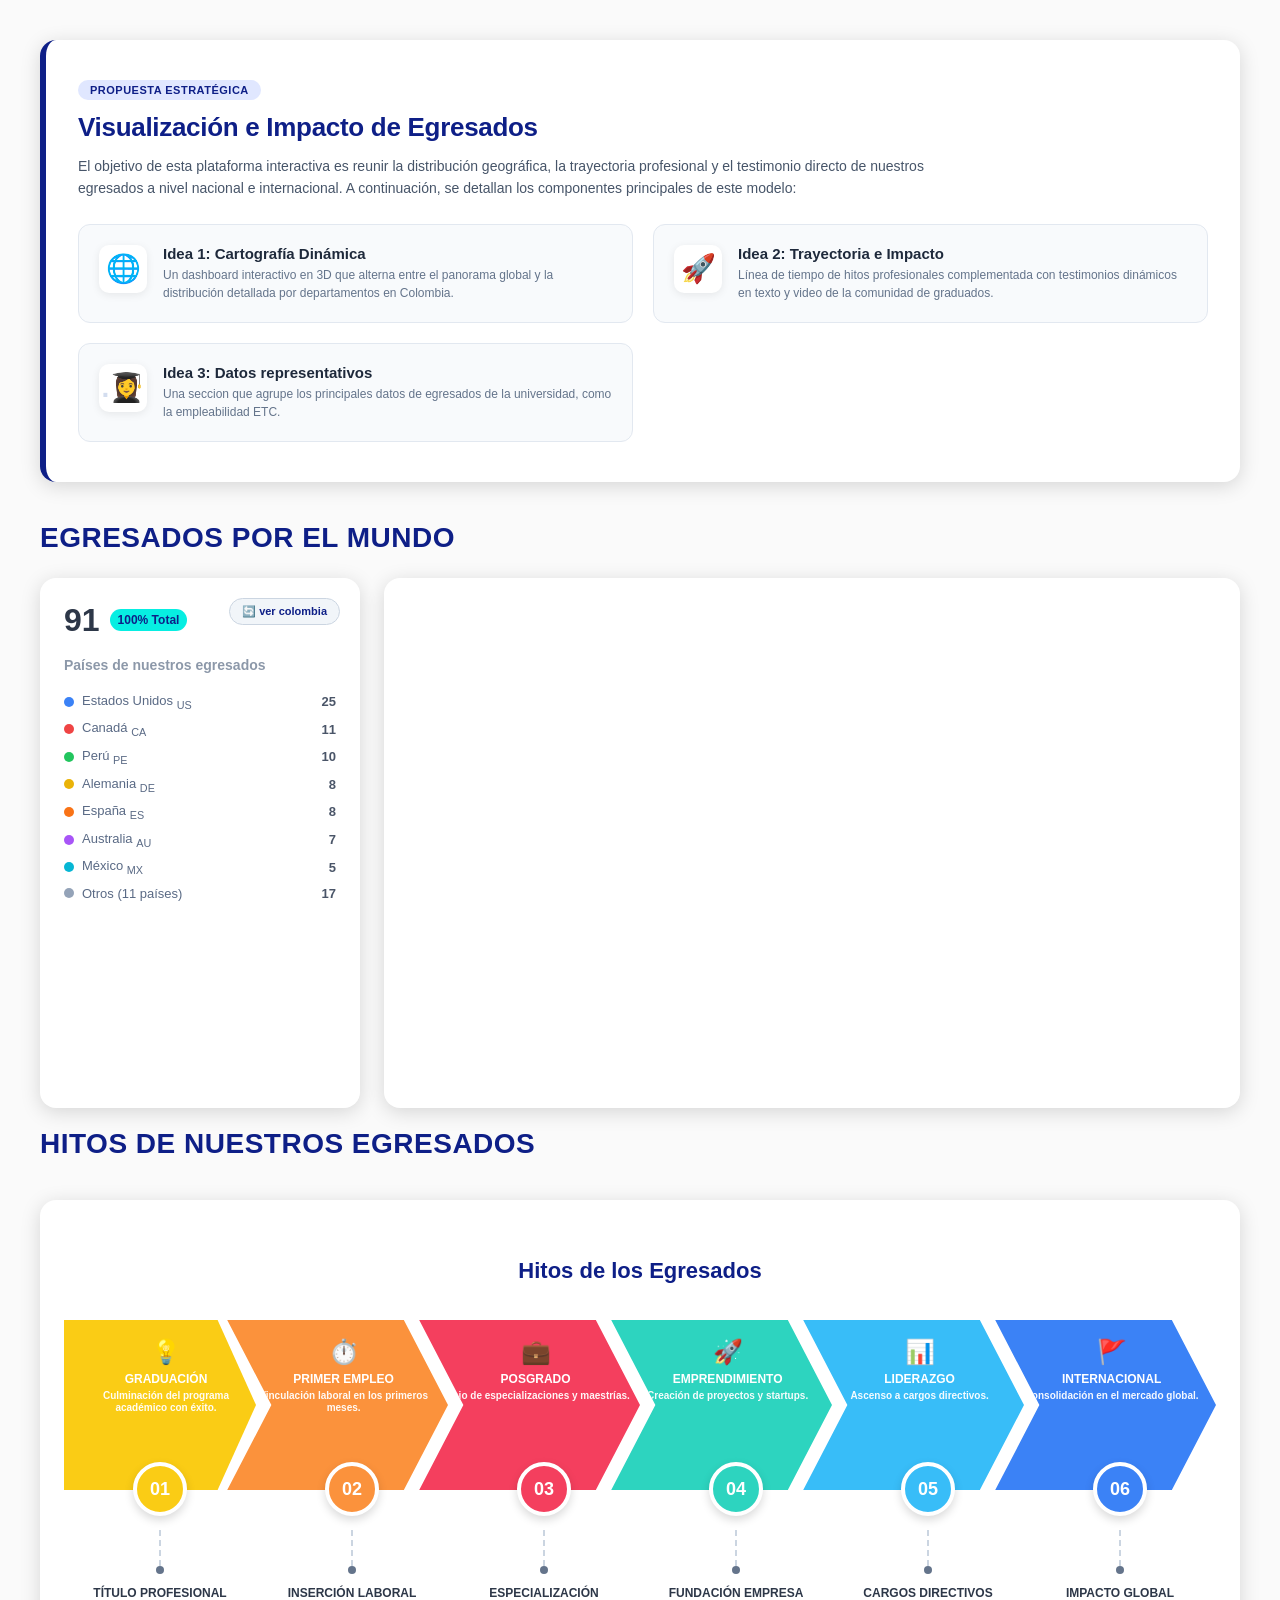
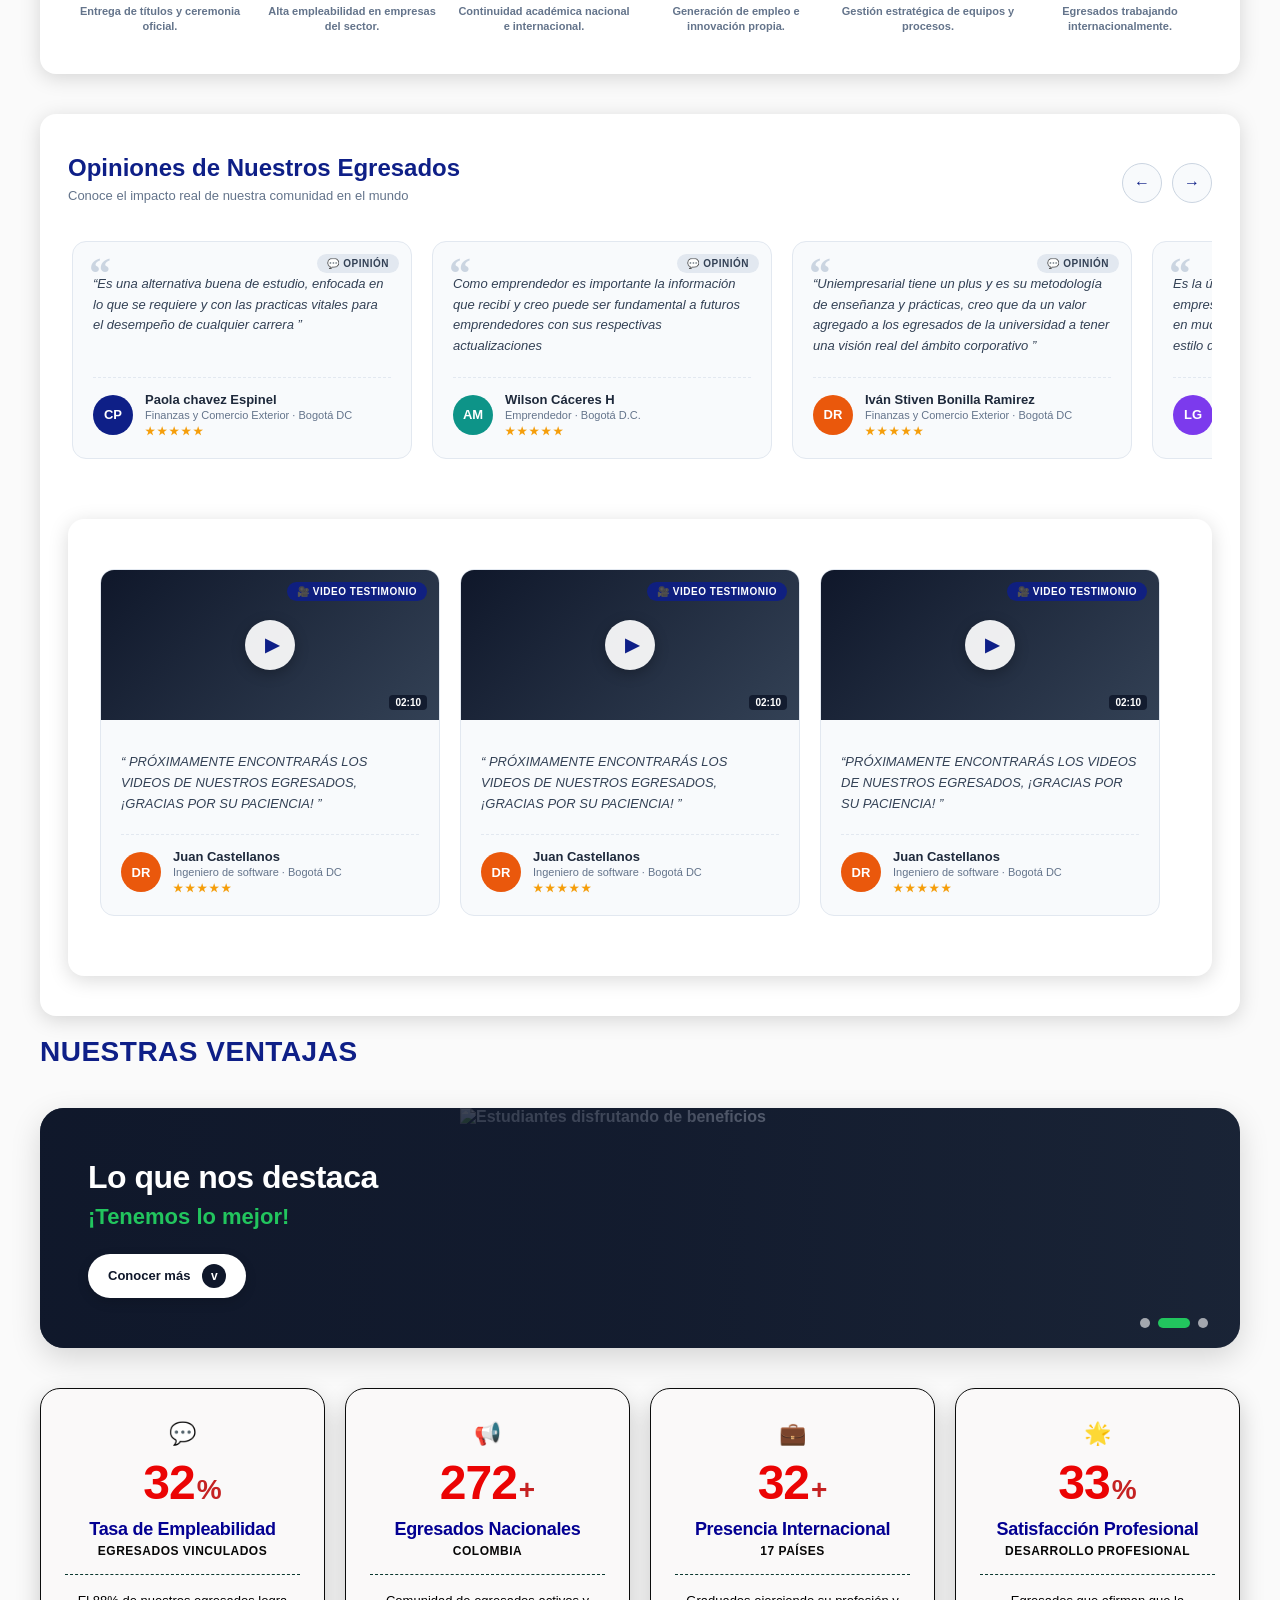
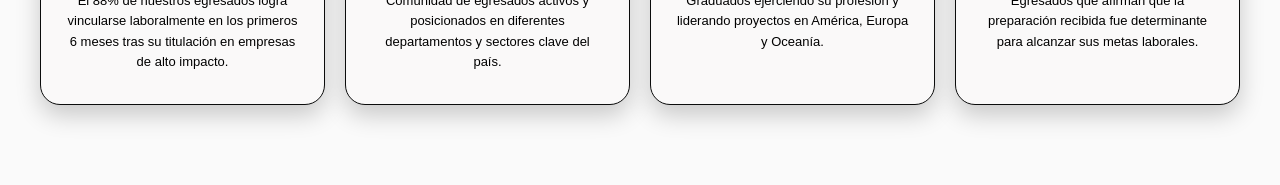
==== commit 1ba97d61: "Update index.html" ====
--- a/index.html
+++ b/index.html
@@ -152,7 +152,7 @@
         <!-- TARJETA TRASERA -->
         <div class="card-left">
           <button class="flip-btn" id="flipToWorldBtn" title="Ver Países del Mundo">
-            🌐 Mundial
+            🌐 Ver Mundial
           </button>
 
           <h2 class="card-title">Egresados</h2>
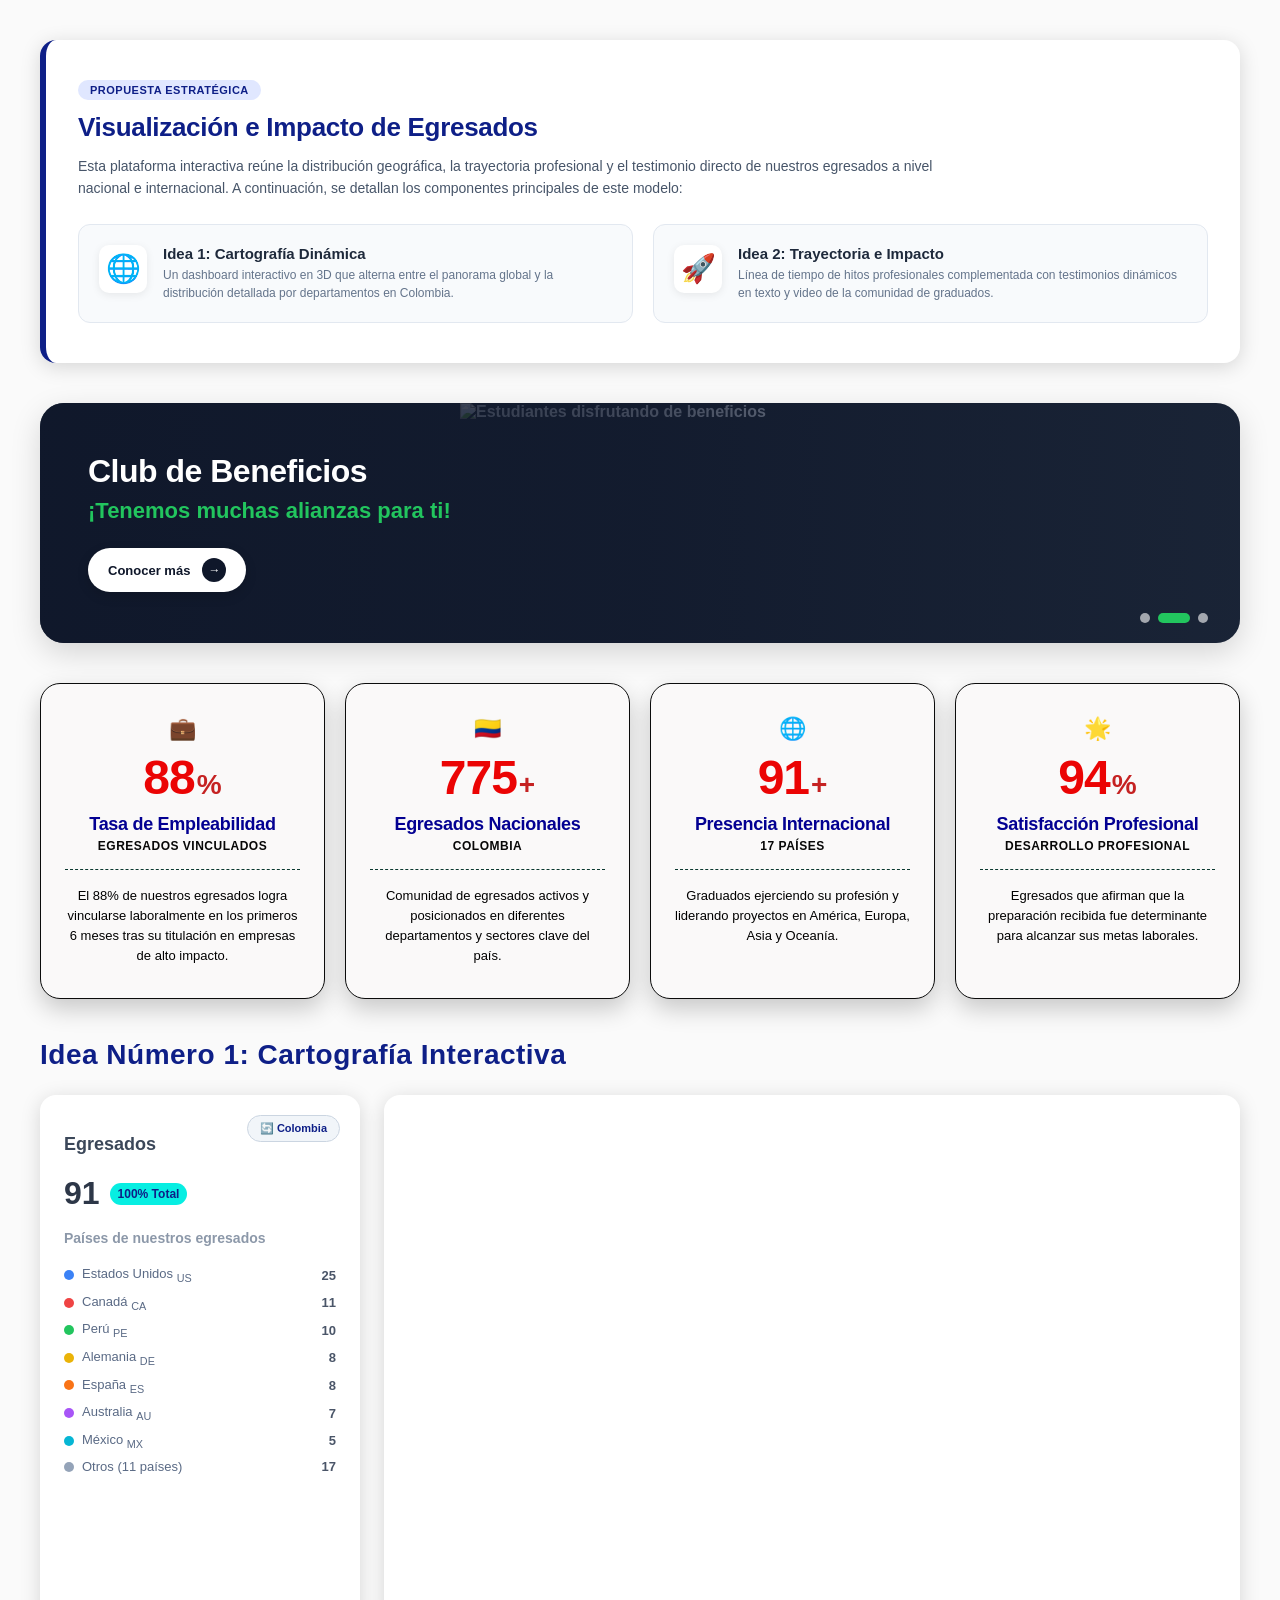
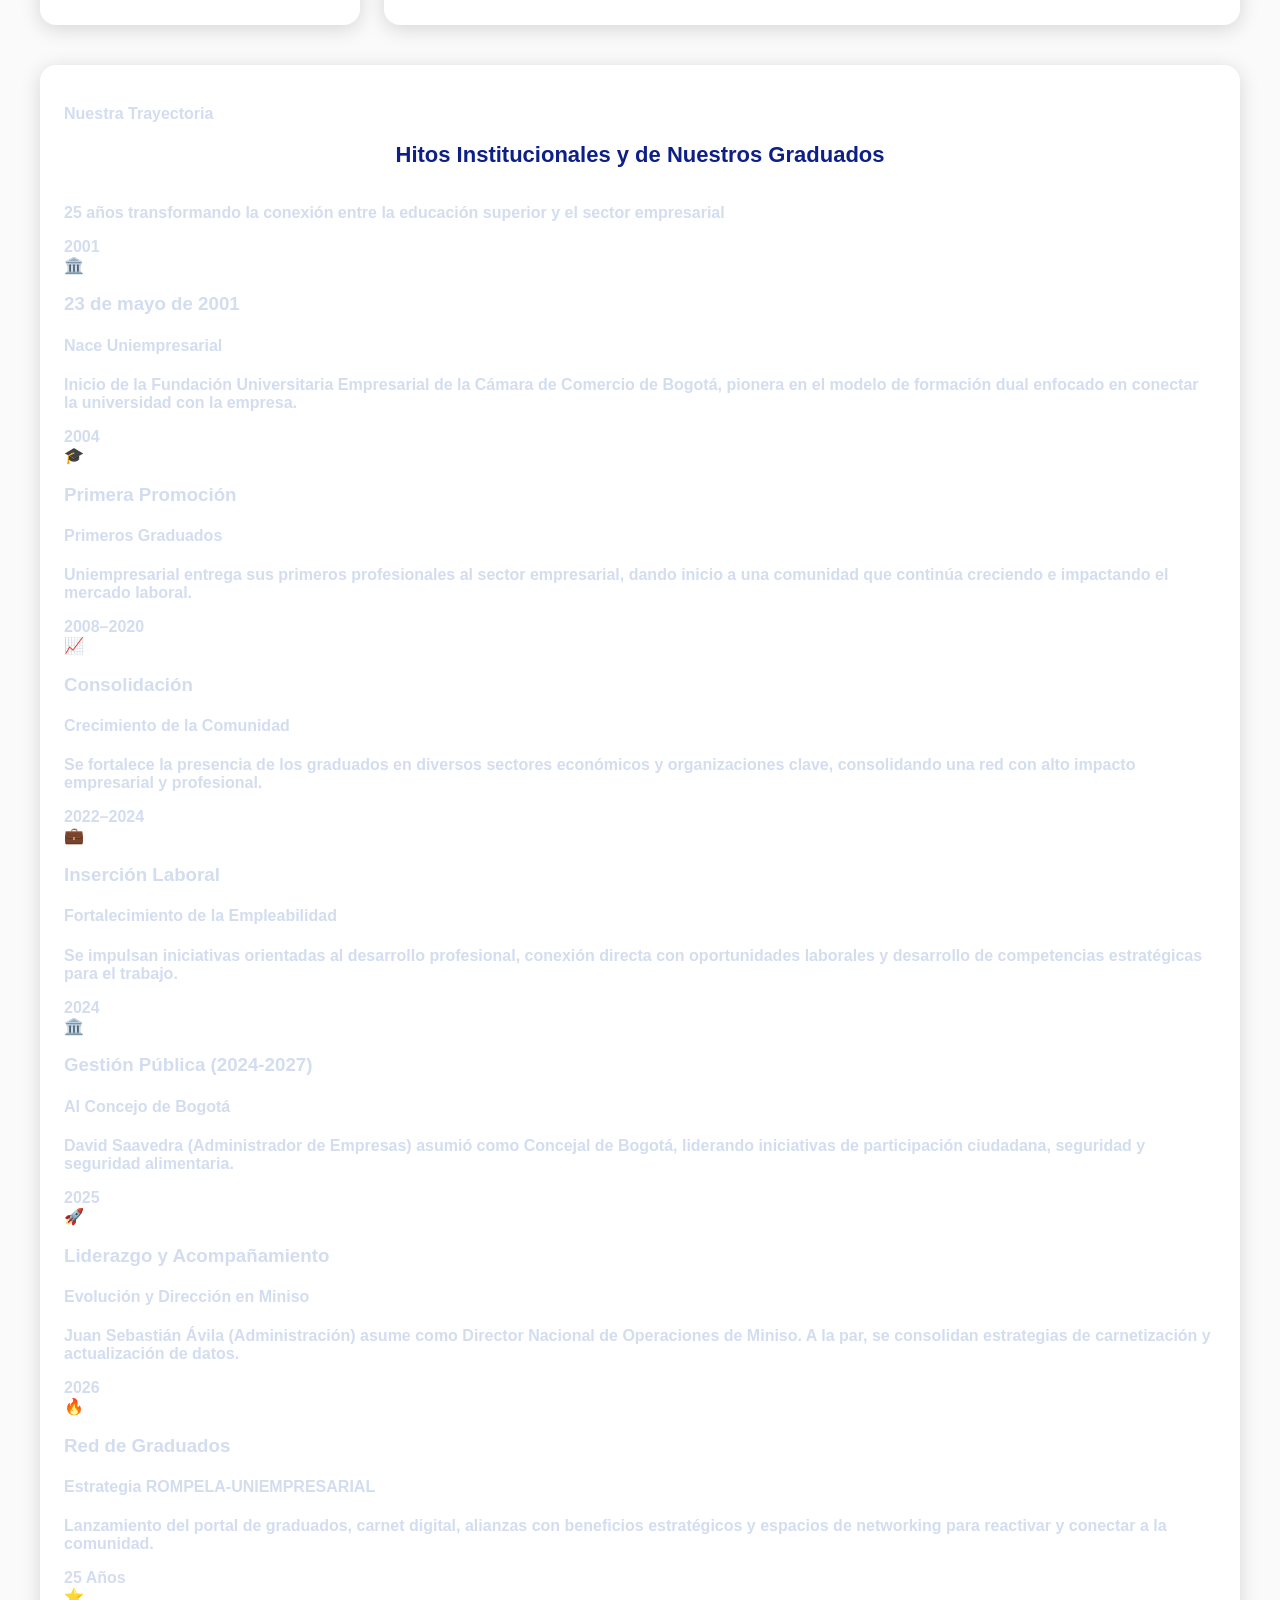
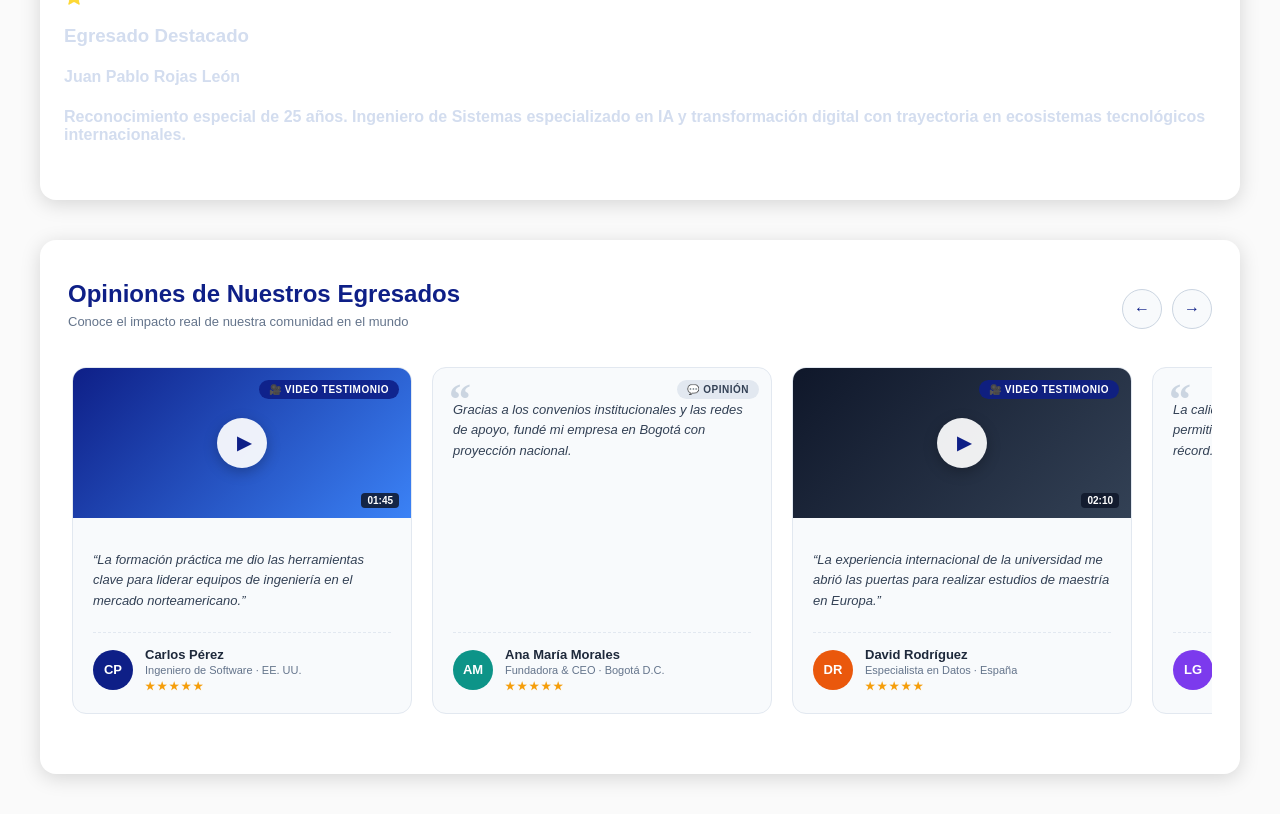
==== commit acb177f7: "Update index.html" ====
--- a/index.html
+++ b/index.html
@@ -4,7 +4,7 @@
   <meta charset="UTF-8">
   <meta name="viewport" content="width=device-width, initial-scale=1.0">
   <link rel="stylesheet" href="main.css">
-  <title>Egresados</title>
+  <title>Egresados | Uniempresarial</title>
 </head>
 <body>
 
@@ -13,7 +13,7 @@
     <div class="intro-badge">Propuesta Estratégica</div>
     <h1 class="intro-title">Visualización e Impacto de Egresados</h1>
     <p class="intro-description">
-      El objetivo de esta plataforma interactiva es reunir la distribución geográfica, la trayectoria profesional y el testimonio directo de nuestros egresados a nivel nacional e internacional. A continuación, se detallan los componentes principales de este modelo:
+      Esta plataforma interactiva reúne la distribución geográfica, la trayectoria profesional y el testimonio directo de nuestros egresados a nivel nacional e internacional. A continuación, se detallan los componentes principales de este modelo:
     </p>
 
     <div class="intro-cards-grid">
@@ -36,33 +36,106 @@
           </p>
         </div>
       </div>
-
-        <div class="intro-card">
-        <div class="intro-card-icon">.👩‍🎓</div>
-        <div class="intro-card-content">
-          <h3 class="intro-card-title">Idea 3: Datos representativos</h3>
-          <p class="intro-card-text">
-            Una seccion que agrupe los principales datos de egresados de la universidad, como la empleabilidad ETC.
-          </p>
-        </div>
-      </div>
     </div>
   </section>
 
+  <!-- ================= BANNER PROMOCIONAL DE BENEFICIOS ================= -->
+  <section class="banner-container">
+    <div class="banner-card">
+      <div class="banner-overlay"></div>
+      <div class="banner-content">
+        <h2 class="banner-title">Club de Beneficios</h2>
+        <p class="banner-highlight">¡Tenemos muchas alianzas para ti!</p>
+        <a href="#" class="banner-btn">
+          <span>Conocer más</span>
+          <span class="btn-icon">→</span>
+        </a>
+      </div>
+      <div class="banner-image-wrapper">
+        <img src="https://images.unsplash.com/photo-1523240795612-9a054b0db644?q=80&w=1000&auto=format&fit=crop" alt="Estudiantes disfrutando de beneficios" class="banner-img">
+      </div>
+      <div class="banner-dots">
+        <span class="dot-item"></span>
+        <span class="dot-item active"></span>
+        <span class="dot-item"></span>
+      </div>
+    </div>
+  </section>
+
+  <!-- ================= SECCIÓN DE DATOS DE EMPLEABILIDAD (4 TARJETAS ANIMADAS) ================= -->
+  <section class="stats-cards-container">
+    <div class="stats-cards-grid">
+
+      <!-- TARJETA 1 -->
+      <div class="stat-card">
+        <div class="stat-card-icon">💼</div>
+        <div class="stat-number-wrapper">
+          <span class="counter-number" data-target="88">0</span><span class="counter-unit">%</span>
+        </div>
+        <h3 class="stat-author-name">Tasa de Empleabilidad</h3>
+        <span class="stat-location">Egresados Vinculados</span>
+        <p class="stat-description">
+          El 88% de nuestros egresados logra vincularse laboralmente en los primeros 6 meses tras su titulación en empresas de alto impacto.
+        </p>
+      </div>
+
+      <!-- TARJETA 2 -->
+      <div class="stat-card">
+        <div class="stat-card-icon">🇨🇴</div>
+        <div class="stat-number-wrapper">
+          <span class="counter-number" data-target="775">0</span><span class="counter-unit">+</span>
+        </div>
+        <h3 class="stat-author-name">Egresados Nacionales</h3>
+        <span class="stat-location">Colombia</span>
+        <p class="stat-description">
+          Comunidad de egresados activos y posicionados en diferentes departamentos y sectores clave del país.
+        </p>
+      </div>
+
+      <!-- TARJETA 3 -->
+      <div class="stat-card">
+        <div class="stat-card-icon">🌐</div>
+        <div class="stat-number-wrapper">
+          <span class="counter-number" data-target="91">0</span><span class="counter-unit">+</span>
+        </div>
+        <h3 class="stat-author-name">Presencia Internacional</h3>
+        <span class="stat-location">17 Países</span>
+        <p class="stat-description">
+          Graduados ejerciendo su profesión y liderando proyectos en América, Europa, Asia y Oceanía.
+        </p>
+      </div>
+
+      <!-- TARJETA 4 -->
+      <div class="stat-card">
+        <div class="stat-card-icon">🌟</div>
+        <div class="stat-number-wrapper">
+          <span class="counter-number" data-target="94">0</span><span class="counter-unit">%</span>
+        </div>
+        <h3 class="stat-author-name">Satisfacción Profesional</h3>
+        <span class="stat-location">Desarrollo Profesional</span>
+        <p class="stat-description">
+          Egresados que afirman que la preparación recibida fue determinante para alcanzar sus metas laborales.
+        </p>
+      </div>
+
+    </div>
+  </section>
+
   <!-- TÍTULO DE LA SECCIÓN INTERACTIVA -->
-  <h2 class="main-title">EGRESADOS POR EL MUNDO</h2>
-
-  <!-- CONTENEDOR FLIP GLOBAL -->
+  <h2 class="main-title">Idea número 1: Cartografía Interactiva</h2>
+
+  <!-- ================= CONTENEDOR FLIP GLOBAL (MAPAS) ================= -->
   <div class="dashboard-flip-wrapper">
     <div class="dashboard-inner" id="dashboardInner">
       
-      <!-- ================= VISTA FRONTAL: MUNDIAL ================= -->
+      <!-- VISTA FRONTAL: MUNDIAL -->
       <div class="dashboard-face dashboard-front">
-        
-        <!-- TARJETA FRONTAL -->
         <div class="card-left">
           <button class="flip-btn" id="flipToColombiaBtn" title="Ver Departamentos de Colombia">
-            🔄   ver colombia </button>
+            🔄 Colombia
+          </button>
+
+          <h2 class="card-title">Egresados</h2>
           
           <div class="metrics">
             <span class="total-sales">91</span>
@@ -73,59 +146,35 @@
 
           <ul class="country-list">
             <li class="country-item">
-              <div class="country-info">
-                <span class="dot usa"></span>
-                <span>Estados Unidos <sub>US</sub></span>
-              </div>
+              <div class="country-info"><span class="dot usa"></span><span>Estados Unidos <sub>US</sub></span></div>
               <span class="sales-count">25</span>
             </li>
             <li class="country-item">
-              <div class="country-info">
-                <span class="dot canada"></span>
-                <span>Canadá <sub>CA</sub></span>
-              </div>
+              <div class="country-info"><span class="dot canada"></span><span>Canadá <sub>CA</sub></span></div>
               <span class="sales-count">11</span>
             </li>
             <li class="country-item">
-              <div class="country-info">
-                <span class="dot peru"></span>
-                <span>Perú <sub>PE</sub></span>
-              </div>
+              <div class="country-info"><span class="dot peru"></span><span>Perú <sub>PE</sub></span></div>
               <span class="sales-count">10</span>
             </li>
             <li class="country-item">
-              <div class="country-info">
-                <span class="dot alemania"></span>
-                <span>Alemania <sub>DE</sub></span>
-              </div>
+              <div class="country-info"><span class="dot alemania"></span><span>Alemania <sub>DE</sub></span></div>
               <span class="sales-count">8</span>
             </li>
             <li class="country-item">
-              <div class="country-info">
-                <span class="dot espana"></span>
-                <span>España <sub>ES</sub></span>
-              </div>
+              <div class="country-info"><span class="dot espana"></span><span>España <sub>ES</sub></span></div>
               <span class="sales-count">8</span>
             </li>
             <li class="country-item">
-              <div class="country-info">
-                <span class="dot australia"></span>
-                <span>Australia <sub>AU</sub></span>
-              </div>
+              <div class="country-info"><span class="dot australia"></span><span>Australia <sub>AU</sub></span></div>
               <span class="sales-count">7</span>
             </li>
             <li class="country-item">
-              <div class="country-info">
-                <span class="dot mexico"></span>
-                <span>México <sub>MX</sub></span>
-              </div>
+              <div class="country-info"><span class="dot mexico"></span><span>México <sub>MX</sub></span></div>
               <span class="sales-count">5</span>
             </li>
             <li class="country-item">
-              <div class="country-info">
-                <span class="dot other"></span>
-                <span>Otros (11 países)</span>
-              </div>
+              <div class="country-info"><span class="dot other"></span><span>Otros (11 países)</span></div>
               <span class="sales-count">17</span>
             </li>
           </ul>
@@ -138,21 +187,17 @@
           </div>
         </div>
 
-        <!-- MAPA MUNDIAL DERECHA -->
         <div class="map-right" id="mapRightWorld">
           <div id="tooltipWorld" class="tooltip"></div>
           <div class="ag-canvas" id="world-map-container"></div>
         </div>
-
-      </div>
-
-      <!-- ================= VISTA TRASERA: COLOMBIA ================= -->
+      </div>
+
+      <!-- VISTA TRASERA: COLOMBIA -->
       <div class="dashboard-face dashboard-back">
-        
-        <!-- TARJETA TRASERA -->
         <div class="card-left">
           <button class="flip-btn" id="flipToWorldBtn" title="Ver Países del Mundo">
-            🌐 Ver Mundial
+            🌐 Mundial
           </button>
 
           <h2 class="card-title">Egresados</h2>
@@ -166,59 +211,35 @@
 
           <ul class="country-list">
             <li class="country-item">
-              <div class="country-info">
-                <span class="dot bogota"></span>
-                <span>Bogotá D.C. <sub>DC</sub></span>
-              </div>
+              <div class="country-info"><span class="dot bogota"></span><span>Bogotá D.C. <sub>DC</sub></span></div>
               <span class="sales-count">645</span>
             </li>
             <li class="country-item">
-              <div class="country-info">
-                <span class="dot cundinamarca"></span>
-                <span>Cundinamarca <sub>CUN</sub></span>
-              </div>
+              <div class="country-info"><span class="dot cundinamarca"></span><span>Cundinamarca <sub>CUN</sub></span></div>
               <span class="sales-count">59</span>
             </li>
             <li class="country-item">
-              <div class="country-info">
-                <span class="dot antioquia"></span>
-                <span>Antioquia <sub>ANT</sub></span>
-              </div>
+              <div class="country-info"><span class="dot antioquia"></span><span>Antioquia <sub>ANT</sub></span></div>
               <span class="sales-count">15</span>
             </li>
             <li class="country-item">
-              <div class="country-info">
-                <span class="dot meta"></span>
-                <span>Meta <sub>MET</sub></span>
-              </div>
+              <div class="country-info"><span class="dot meta"></span><span>Meta <sub>MET</sub></span></div>
               <span class="sales-count">6</span>
             </li>
             <li class="country-item">
-              <div class="country-info">
-                <span class="dot atlantico"></span>
-                <span>Atlántico <sub>ATL</sub></span>
-              </div>
+              <div class="country-info"><span class="dot atlantico"></span><span>Atlántico <sub>ATL</sub></span></div>
               <span class="sales-count">5</span>
             </li>
             <li class="country-item">
-              <div class="country-info">
-                <span class="dot tolima"></span>
-                <span>Tolima <sub>TOL</sub></span>
-              </div>
+              <div class="country-info"><span class="dot tolima"></span><span>Tolima <sub>TOL</sub></span></div>
               <span class="sales-count">3</span>
             </li>
             <li class="country-item">
-              <div class="country-info">
-                <span class="dot otros-dept"></span>
-                <span>Otros dptos</span>
-              </div>
+              <div class="country-info"><span class="dot otros-dept"></span><span>Otros dptos</span></div>
               <span class="sales-count">9</span>
             </li>
             <li class="country-item">
-              <div class="country-info">
-                <span class="dot no-especifica"></span>
-                <span>No especifica</span>
-              </div>
+              <div class="country-info"><span class="dot no-especifica"></span><span>No especifica</span></div>
               <span class="sales-count">33</span>
             </li>
           </ul>
@@ -231,117 +252,135 @@
           </div>
         </div>
 
-        <!-- MAPA COLOMBIA DERECHA -->
         <div class="map-right" id="mapRightColombia">
           <div id="tooltipColombia" class="tooltip"></div>
           <div class="ag-canvas" id="colombia-map-container"></div>
         </div>
-
       </div>
 
     </div>
   </div>
 
-  <!-- SECCIÓN INFOGRAFÍA DE HITOS DE EGRESADOS -->
-   <h2 class="main-title">hITOS DE NUESTROS EGRESADOS</h2>
+  <!-- ================= SECCIÓN INFOGRAFÍA DE HITOS HISTÓRICOS (2001 - 2026) ================= -->
   <section class="timeline-container">
-    <h2 class="timeline-title">Hitos de los Egresados</h2>
-    <div class="chevron-timeline">
-
-      <div class="step-item step-1">
-        <div class="chevron-box">
-          <div class="chevron-icon">💡</div>
-          <div class="chevron-title">Graduación</div>
-          <div class="chevron-subtitle">Culminación del programa académico con éxito.</div>
-        </div>
-        <div class="circle-number">01</div>
-        <div class="connector-line"></div>
-        <div class="connector-dot"></div>
-        <div class="hito-content">
-          <div class="hito-title">Título Profesional</div>
-          <div class="hito-text">Entrega de títulos y ceremonia oficial.</div>
-        </div>
-      </div>
-
-      <div class="step-item step-2">
-        <div class="chevron-box">
-          <div class="chevron-icon">⏱️</div>
-          <div class="chevron-title">Primer Empleo</div>
-          <div class="chevron-subtitle">Vinculación laboral en los primeros meses.</div>
-        </div>
-        <div class="circle-number">02</div>
-        <div class="connector-line"></div>
-        <div class="connector-dot"></div>
-        <div class="hito-content">
-          <div class="hito-title">Inserción Laboral</div>
-          <div class="hito-text">Alta empleabilidad en empresas del sector.</div>
-        </div>
-      </div>
-
-      <div class="step-item step-3">
-        <div class="chevron-box">
-          <div class="chevron-icon">💼</div>
-          <div class="chevron-title">Posgrado</div>
-          <div class="chevron-subtitle">Inicio de especializaciones y maestrías.</div>
-        </div>
-        <div class="circle-number">03</div>
-        <div class="connector-line"></div>
-        <div class="connector-dot"></div>
-        <div class="hito-content">
-          <div class="hito-title">Especialización</div>
-          <div class="hito-text">Continuidad académica nacional e internacional.</div>
-        </div>
-      </div>
-
-      <div class="step-item step-4">
-        <div class="chevron-box">
-          <div class="chevron-icon">🚀</div>
-          <div class="chevron-title">Emprendimiento</div>
-          <div class="chevron-subtitle">Creación de proyectos y startups.</div>
-        </div>
-        <div class="circle-number">04</div>
-        <div class="connector-line"></div>
-        <div class="connector-dot"></div>
-        <div class="hito-content">
-          <div class="hito-title">Fundación Empresa</div>
-          <div class="hito-text">Generación de empleo e innovación propia.</div>
-        </div>
-      </div>
-
-      <div class="step-item step-5">
-        <div class="chevron-box">
-          <div class="chevron-icon">📊</div>
-          <div class="chevron-title">Liderazgo</div>
-          <div class="chevron-subtitle">Ascenso a cargos directivos.</div>
-        </div>
-        <div class="circle-number">05</div>
-        <div class="connector-line"></div>
-        <div class="connector-dot"></div>
-        <div class="hito-content">
-          <div class="hito-title">Cargos Directivos</div>
-          <div class="hito-text">Gestión estratégica de equipos y procesos.</div>
-        </div>
-      </div>
-
-      <div class="step-item step-6">
-        <div class="chevron-box">
-          <div class="chevron-icon">🚩</div>
-          <div class="chevron-title">Internacional</div>
-          <div class="chevron-subtitle">Consolidación en el mercado global.</div>
-        </div>
-        <div class="circle-number">06</div>
-        <div class="connector-line"></div>
-        <div class="connector-dot"></div>
-        <div class="hito-content">
-          <div class="hito-title">Impacto Global</div>
-          <div class="hito-text">Egresados trabajando internacionalmente.</div>
-        </div>
-      </div>
-
+    <div class="timeline-header">
+      <span class="timeline-badge">Nuestra Trayectoria</span>
+      <h2 class="timeline-title">Hitos Institucionales y de Nuestros Graduados</h2>
+      <p class="timeline-subtitle">25 años transformando la conexión entre la educación superior y el sector empresarial</p>
+    </div>
+
+    <div class="history-timeline-wrapper">
+      <div class="history-timeline-track">
+
+        <!-- 2001 -->
+        <div class="history-step">
+          <div class="step-badge-year">2001</div>
+          <div class="history-card">
+            <div class="card-node-icon">🏛️</div>
+            <h3 class="card-year-title">23 de mayo de 2001</h3>
+            <h4 class="card-event-name">Nace Uniempresarial</h4>
+            <p class="card-event-desc">
+              Inicio de la Fundación Universitaria Empresarial de la Cámara de Comercio de Bogotá, pionera en el modelo de formación dual enfocado en conectar la universidad con la empresa.
+            </p>
+          </div>
+        </div>
+
+        <!-- 2004 -->
+        <div class="history-step">
+          <div class="step-badge-year">2004</div>
+          <div class="history-card">
+            <div class="card-node-icon">🎓</div>
+            <h3 class="card-year-title">Primera Promoción</h3>
+            <h4 class="card-event-name">Primeros Graduados</h4>
+            <p class="card-event-desc">
+              Uniempresarial entrega sus primeros profesionales al sector empresarial, dando inicio a una comunidad que continúa creciendo e impactando el mercado laboral.
+            </p>
+          </div>
+        </div>
+
+        <!-- 2008–2020 -->
+        <div class="history-step">
+          <div class="step-badge-year">2008–2020</div>
+          <div class="history-card">
+            <div class="card-node-icon">📈</div>
+            <h3 class="card-year-title">Consolidación</h3>
+            <h4 class="card-event-name">Crecimiento de la Comunidad</h4>
+            <p class="card-event-desc">
+              Se fortalece la presencia de los graduados en diversos sectores económicos y organizaciones clave, consolidando una red con alto impacto empresarial y profesional.
+            </p>
+          </div>
+        </div>
+
+        <!-- 2022–2024 -->
+        <div class="history-step">
+          <div class="step-badge-year">2022–2024</div>
+          <div class="history-card">
+            <div class="card-node-icon">💼</div>
+            <h3 class="card-year-title">Inserción Laboral</h3>
+            <h4 class="card-event-name">Fortalecimiento de la Empleabilidad</h4>
+            <p class="card-event-desc">
+              Se impulsan iniciativas orientadas al desarrollo profesional, conexión directa con oportunidades laborales y desarrollo de competencias estratégicas para el trabajo.
+            </p>
+          </div>
+        </div>
+
+        <!-- 2024 - DAVID SAAVEDRA -->
+        <div class="history-step highlight-step">
+          <div class="step-badge-year year-highlight">2024</div>
+          <div class="history-card">
+            <div class="card-node-icon">🏛️</div>
+            <h3 class="card-year-title">Gestión Pública (2024-2027)</h3>
+            <h4 class="card-event-name">Al Concejo de Bogotá</h4>
+            <p class="card-event-desc">
+              <strong>David Saavedra</strong> (Administrador de Empresas) asumió como Concejal de Bogotá, liderando iniciativas de participación ciudadana, seguridad y seguridad alimentaria.
+            </p>
+          </div>
+        </div>
+
+        <!-- 2025 - EVOLUCIÓN & LIDERAZGO -->
+        <div class="history-step">
+          <div class="step-badge-year">2025</div>
+          <div class="history-card">
+            <div class="card-node-icon">🚀</div>
+            <h3 class="card-year-title">Liderazgo y Acompañamiento</h3>
+            <h4 class="card-event-name">Evolución y Dirección en Miniso</h4>
+            <p class="card-event-desc">
+              <strong>Juan Sebastián Ávila</strong> (Administración) asume como Director Nacional de Operaciones de Miniso. A la par, se consolidan estrategias de carnetización y actualización de datos.
+            </p>
+          </div>
+        </div>
+
+        <!-- 2026 - ESTRATEGIA ROMPELA -->
+        <div class="history-step highlight-step">
+          <div class="step-badge-year year-highlight">2026</div>
+          <div class="history-card">
+            <div class="card-node-icon">🔥</div>
+            <h3 class="card-year-title">Red de Graduados</h3>
+            <h4 class="card-event-name">Estrategia ROMPELA-UNIEMPRESARIAL</h4>
+            <p class="card-event-desc">
+              Lanzamiento del portal de graduados, carnet digital, alianzas con beneficios estratégicos y espacios de networking para reactivar y conectar a la comunidad.
+            </p>
+          </div>
+        </div>
+
+        <!-- 2026 - RECONOCIMIENTO JUAN PABLO ROJAS -->
+        <div class="history-step highlight-step">
+          <div class="step-badge-year year-gold">25 Años</div>
+          <div class="history-card">
+            <div class="card-node-icon">⭐</div>
+            <h3 class="card-year-title">Egresado Destacado</h3>
+            <h4 class="card-event-name">Juan Pablo Rojas León</h4>
+            <p class="card-event-desc">
+              Reconocimiento especial de 25 años. Ingeniero de Sistemas especializado en IA y transformación digital con trayectoria en ecosistemas tecnológicos internacionales.
+            </p>
+          </div>
+        </div>
+
+      </div>
     </div>
   </section>
 
-  <!-- SECCIÓN DE OPINIONES Y VIDEO TESTIMONIOS (CARRUSEL DINÁMICO) -->
+  <!-- ================= SECCIÓN DE TESTIMONIOS (CARRUSEL) ================= -->
   <section class="testimonials-container">
     <div class="testimonials-header">
       <div>
@@ -358,22 +397,21 @@
       <div class="carousel-track" id="carouselTrack">
 
         <!-- TARJETA 1: VIDEO -->
-        <div class="testimonial-card " >
-          <div class="card-type-badge badge-text">💬 Opinión</div>
-          
-            
-              <div class="quote-icon">“</div>
-            
-            
+        <div class="testimonial-card video-card" onclick="openVideoModal('https://www.youtube.com/embed/dQw4w9WgXcQ', 'Carlos Pérez - Testimonio')">
+          <div class="card-type-badge badge-video">🎥 Video Testimonio</div>
+          <div class="video-thumbnail bg-1">
+            <div class="play-overlay"><div class="play-icon">▶</div></div>
+            <span class="video-duration">01:45</span>
+          </div>
           <div class="card-body">
             <p class="testimonial-text">
-              “Es una alternativa buena de estudio, enfocada en lo que se requiere y con las practicas vitales para el desempeño de cualquier carrera ”
+              “La formación práctica me dio las herramientas clave para liderar equipos de ingeniería en el mercado norteamericano.”
             </p>
             <div class="testimonial-author">
               <div class="author-avatar avatar-blue">CP</div>
               <div class="author-info">
-                <h4 class="author-name">Paola chavez Espinel </h4>
-                <span class="author-role">Finanzas y Comercio Exterior · Bogotá DC</span>
+                <h4 class="author-name">Carlos Pérez</h4>
+                <span class="author-role">Ingeniero de Software · EE. UU.</span>
                 <div class="stars">★★★★★</div>
               </div>
             </div>
@@ -386,13 +424,13 @@
           <div class="quote-icon">“</div>
           <div class="card-body">
             <p class="testimonial-text">
-              Como emprendedor es importante la información que recibí y creo puede ser fundamental a futuros emprendedores con sus respectivas actualizaciones 
+              Gracias a los convenios institucionales y las redes de apoyo, fundé mi empresa en Bogotá con proyección nacional.
             </p>
             <div class="testimonial-author">
               <div class="author-avatar avatar-teal">AM</div>
               <div class="author-info">
-                <h4 class="author-name">Wilson Cáceres H</h4>
-                <span class="author-role">  Emprendedor · Bogotá D.C.</span>
+                <h4 class="author-name">Ana María Morales</h4>
+                <span class="author-role">Fundadora & CEO · Bogotá D.C.</span>
                 <div class="stars">★★★★★</div>
               </div>
             </div>
@@ -400,20 +438,21 @@
         </div>
 
         <!-- TARJETA 3: VIDEO -->
-        <div class="testimonial-card " >
-          <div class="card-type-badge badge-text">💬 Opinión</div>
-          
-              <div class="quote-icon">“</div>
-            
+        <div class="testimonial-card video-card" onclick="openVideoModal('https://www.youtube.com/embed/dQw4w9WgXcQ', 'David Rodríguez - Testimonio')">
+          <div class="card-type-badge badge-video">🎥 Video Testimonio</div>
+          <div class="video-thumbnail bg-2">
+            <div class="play-overlay"><div class="play-icon">▶</div></div>
+            <span class="video-duration">02:10</span>
+          </div>
           <div class="card-body">
             <p class="testimonial-text">
-              “Uniempresarial tiene un plus y es su metodología de enseñanza y prácticas, creo que da un valor agregado a los egresados de la universidad a tener una visión real del ámbito corporativo ”
+              “La experiencia internacional de la universidad me abrió las puertas para realizar estudios de maestría en Europa.”
             </p>
             <div class="testimonial-author">
               <div class="author-avatar avatar-orange">DR</div>
               <div class="author-info">
-                <h4 class="author-name">Iván Stiven Bonilla Ramirez</h4>
-                <span class="author-role">Finanzas y Comercio Exterior · Bogotá DC</span>
+                <h4 class="author-name">David Rodríguez</h4>
+                <span class="author-role">Especialista en Datos · España</span>
                 <div class="stars">★★★★★</div>
               </div>
             </div>
@@ -426,13 +465,13 @@
           <div class="quote-icon">“</div>
           <div class="card-body">
             <p class="testimonial-text">
-             Es la única universidad que ofrece prácticas empresariales continuas y de valor. He estudiado en muchas universidades y ninguna ofrece este estilo de educación.
+              La calidad docente y el enfoque gerencial me permitieron ascender a cargos directivos en tiempo récord.
             </p>
             <div class="testimonial-author">
               <div class="author-avatar avatar-purple">LG</div>
               <div class="author-info">
-                <h4 class="author-name">Luz katerina gomez parra</h4>
-                <span class="author-role">Asistente administrativa  · Australia</span>
+                <h4 class="author-name">Luisa Gómez</h4>
+                <span class="author-role">Directora de Operaciones · Canadá</span>
                 <div class="stars">★★★★★</div>
               </div>
             </div>
@@ -441,81 +480,6 @@
 
       </div>
     </div>
-    <div class="videosEgresados">
-     <div class="carousel-track-container">
-      <div class="carousel-track" id="carouselTrack">
-
-        <div class="testimonial-card video-card" onclick="openVideoModal('https://www.youtube.com/embed/dQw4w9WgXcQ', 'David Rodríguez - Testimonio')">
-          <div class="card-type-badge badge-video">🎥 Video Testimonio</div>
-          <div class="video-thumbnail bg-2">
-            <div class="play-overlay">
-              <div class="play-icon">▶</div>
-            </div>
-            <span class="video-duration">02:10</span>
-          </div>
-          <div class="card-body">
-            <p class="testimonial-text">
-              “ PRÓXIMAMENTE ENCONTRARÁS LOS VIDEOS DE NUESTROS EGRESADOS, ¡GRACIAS POR SU PACIENCIA! ”
-            </p>
-            <div class="testimonial-author">
-              <div class="author-avatar avatar-orange">DR</div>
-              <div class="author-info">
-                <h4 class="author-name">Juan Castellanos</h4>
-                <span class="author-role">Ingeniero de software · Bogotá DC</span>
-                <div class="stars">★★★★★</div>
-              </div>
-            </div>
-          </div>
-        </div>
-
-          <div class="testimonial-card video-card" onclick="openVideoModal('https://www.youtube.com/embed/dQw4w9WgXcQ', 'David Rodríguez - Testimonio')">
-          <div class="card-type-badge badge-video">🎥 Video Testimonio</div>
-          <div class="video-thumbnail bg-2">
-            <div class="play-overlay">
-              <div class="play-icon">▶</div>
-            </div>
-            <span class="video-duration">02:10</span>
-          </div>
-          <div class="card-body">
-            <p class="testimonial-text">
-              “ PRÓXIMAMENTE ENCONTRARÁS LOS VIDEOS DE NUESTROS EGRESADOS, ¡GRACIAS POR SU PACIENCIA! ”
-            </p>
-            <div class="testimonial-author">
-              <div class="author-avatar avatar-orange">DR</div>
-              <div class="author-info">
-                <h4 class="author-name">Juan Castellanos</h4>
-                <span class="author-role">Ingeniero de software · Bogotá DC</span>
-                <div class="stars">★★★★★</div>
-              </div>
-            </div>
-          </div>
-        </div>
-
-          <div class="testimonial-card video-card" onclick="openVideoModal('https://www.youtube.com/embed/dQw4w9WgXcQ', 'David Rodríguez - Testimonio')">
-          <div class="card-type-badge badge-video">🎥 Video Testimonio</div>
-          <div class="video-thumbnail bg-2">
-            <div class="play-overlay">
-              <div class="play-icon">▶</div>
-            </div>
-            <span class="video-duration">02:10</span>
-          </div>
-          <div class="card-body">
-            <p class="testimonial-text">
-              “PRÓXIMAMENTE ENCONTRARÁS LOS VIDEOS DE NUESTROS EGRESADOS, ¡GRACIAS POR SU PACIENCIA! ”
-            </p>
-            <div class="testimonial-author">
-              <div class="author-avatar avatar-orange">DR</div>
-              <div class="author-info">
-                <h4 class="author-name">Juan Castellanos</h4>
-                <span class="author-role">Ingeniero de software · Bogotá DC</span>
-                <div class="stars">★★★★★</div>
-              </div>
-            </div>
-          </div>
-        </div>
-    </div>
-     </div>
-  </div>
   </section>
 
   <!-- MODAL FLOTANTE PARA REPRODUCIR VIDEO -->
@@ -529,130 +493,21 @@
     </div>
   </div>
 
-
-  <h2 class="main-title">NUESTRAS VENTAJAS</h2>
-
-  <!-- BANNER PROMOCIONAL DE BENEFICIOS -->
-  <section class="banner-container">
-    <div class="banner-card">
-      <!-- FONDO DE IMAGEN / CAPA OSCURA -->
-      <div class="banner-overlay"></div>
-
-      <!-- CONTENIDO DE TEXTO Y BOTÓN -->
-      <div class="banner-content">
-        <h2 class="banner-title">Lo que nos destaca</h2>
-        <p class="banner-highlight">¡Tenemos lo mejor!</p>
-        <a href="#datos" class="banner-btn">
-          <span>Conocer más</span>
-          <span class="btn-icon">v</span>
-        </a>
-      </div>
-
-      <!-- ELEMENTOS VISUALES / IMAGEN DE PERSONAS -->
-      <div class="banner-image-wrapper">
-        <img src="https://uniempresarial.edu.co/wp-content/uploads/2024/06/generative-ai-graduation-ceremony-scaled_11zon-1024x574.jpg" alt="Estudiantes disfrutando de beneficios" class="banner-img">
-      </div>
-
-      <!-- INDICADORES DEL CARRUSEL (DOTS) -->
-      <div class="banner-dots">
-        <span class="dot-item"></span>
-        <span class="dot-item active"></span>
-        <span class="dot-item"></span>
-      </div>
-    </div>
-  </section>
-
-  <!-- SECCIÓN DE METRICAS Y DATOS DE EMPLEABILIDAD (4 TARJETAS) -->
-  <!-- SECCIÓN DE MÉTRICAS Y DATOS DE EMPLEABILIDAD (4 TARJETAS CON ANIMACIÓN) -->
-  <section class="stats-cards-container" id="datos">
-    <div class="stats-cards-grid">
-
-      <!-- TARJETA 1 -->
-      <div class="stat-card">
-        <div class="stat-card-icon">💬</div>
-        
-        <!-- DATO NUMÉRICO ANIMADO -->
-        <div class="stat-number-wrapper">
-          <span class="counter-number" data-target="88">0</span><span class="counter-unit">%</span>
-        </div>
-
-        <h3 class="stat-author-name">Tasa de Empleabilidad</h3>
-        <span class="stat-location">Egresados Vinculados</span>
-        
-        <p class="stat-description">
-          El 88% de nuestros egresados logra vincularse laboralmente en los primeros 6 meses tras su titulación en empresas de alto impacto.
-        </p>
-      </div>
-
-      <!-- TARJETA 2 -->
-      <div class="stat-card">
-        <div class="stat-card-icon">📢</div>
-        
-        <!-- DATO NUMÉRICO ANIMADO -->
-        <div class="stat-number-wrapper">
-          <span class="counter-number" data-target="775">0</span><span class="counter-unit">+</span>
-        </div>
-
-        <h3 class="stat-author-name">Egresados Nacionales</h3>
-        <span class="stat-location">Colombia</span>
-        
-        <p class="stat-description">
-          Comunidad de egresados activos y posicionados en diferentes departamentos y sectores clave del país.
-        </p>
-      </div>
-
-      <!-- TARJETA 3 -->
-      <div class="stat-card">
-        <div class="stat-card-icon">💼</div>
-        
-        <!-- DATO NUMÉRICO ANIMADO -->
-        <div class="stat-number-wrapper">
-          <span class="counter-number" data-target="91">0</span><span class="counter-unit">+</span>
-        </div>
-
-        <h3 class="stat-author-name">Presencia Internacional</h3>
-        <span class="stat-location">17 Países</span>
-        
-        <p class="stat-description">
-          Graduados ejerciendo su profesión y liderando proyectos en América, Europa y Oceanía.
-        </p>
-      </div>
-
-      <!-- TARJETA 4 -->
-      <div class="stat-card">
-        <div class="stat-card-icon">🌟</div>
-        
-        <!-- DATO NUMÉRICO ANIMADO -->
-        <div class="stat-number-wrapper">
-          <span class="counter-number" data-target="94">0</span><span class="counter-unit">%</span>
-        </div>
-
-        <h3 class="stat-author-name">Satisfacción Profesional</h3>
-        <span class="stat-location">Desarrollo Profesional</span>
-        
-        <p class="stat-description">
-          Egresados que afirman que la preparación recibida fue determinante para alcanzar sus metas laborales.
-        </p>
-      </div>
-
-    </div>
-  </section>
-
-  <!-- SCRIPT PARA ANIMACIÓN DE CONTEO PROGRESIVO -->
+  <!-- SCRIPTS DE INTERACCIÓN, ANIMACIÓN Y MAPAS (D3 & TOPOJSON) -->
+  <script src="https://cdn.jsdelivr.net/npm/d3@7"></script>
+  <script src="https://cdn.jsdelivr.net/npm/topojson-client@3"></script>
   <script>
+    // 1. ANIMACIÓN DE CONTEO PROGRESIVO EN TARJETAS
     document.addEventListener("DOMContentLoaded", () => {
-      const counters = document.querySelectorAll('.counter-number');
-
       const animateCounter = (counter) => {
         const target = +counter.getAttribute('data-target');
-        const duration = 1800; // Duración total de la animación en milisegundos
-        const frameDuration = 1000 / 60; // 60 FPS
+        const duration = 1800;
+        const frameDuration = 1000 / 60;
         const totalFrames = Math.round(duration / frameDuration);
         let frame = 0;
 
         const countUp = setInterval(() => {
           frame++;
-          // Función de desaceleración (easeOutQuad)
           const progress = frame / totalFrames;
           const currentCount = Math.round(target * (1 - Math.pow(1 - progress, 2)));
 
@@ -665,8 +520,7 @@
         }, frameDuration);
       };
 
-      // Observador para activar la animación solo cuando la tarjeta sea visible en pantalla
-      const observer = new IntersectionObserver((entries, observer) => {
+      const observer = new IntersectionObserver((entries) => {
         entries.forEach(entry => {
           if (entry.isIntersecting) {
             const counter = entry.target.querySelector('.counter-number');
@@ -678,17 +532,10 @@
         });
       }, { threshold: 0.3 });
 
-      document.querySelectorAll('.stat-card').forEach(card => {
-        observer.observe(card);
-      });
+      document.querySelectorAll('.stat-card').forEach(card => observer.observe(card));
     });
-  </script>
-
-  <!-- SCRIPTS D3 & TOPOJSON -->
-  <script src="https://cdn.jsdelivr.net/npm/d3@7"></script>
-  <script src="https://cdn.jsdelivr.net/npm/topojson-client@3"></script>
-  <script>
-    // CONTROL DEL FLIP DEL DASHBOARD
+
+    // 2. CONTROL DEL FLIP DEL DASHBOARD
     const dashboardInner = document.getElementById('dashboardInner');
     document.getElementById('flipToColombiaBtn').addEventListener('click', () => {
       dashboardInner.classList.add('flipped');
@@ -697,7 +544,7 @@
       dashboardInner.classList.remove('flipped');
     });
 
-    // 1. DATOS DE PAÍSES INTERNACIONALES
+    // 3. MAPA DE PAÍSES INTERNACIONALES
     const worldStudentData = {
       "US": { name: "Estados Unidos", students: 25 },
       "CA": { name: "Canadá", students: 11 },
@@ -769,7 +616,7 @@
           });
       });
 
-    // 2. MAPA DE COLOMBIA CON PUNTOS SEGÚN DATOS REALES
+    // 4. MAPA DE COLOMBIA CON PUNTOS SEGÚN DATOS REALES
     fetch('https://cdn.jsdelivr.net/npm/world-atlas@2/countries-10m.json')
       .then(res => res.json())
       .then(world10m => {
@@ -839,7 +686,7 @@
           });
       });
 
-    // 3. CARRUSEL Y MODAL DE TESTIMONIOS
+    // 5. CARRUSEL Y MODAL DE TESTIMONIOS
     const track = document.getElementById('carouselTrack');
     const prevBtn = document.getElementById('prevBtn');
     const nextBtn = document.getElementById('nextBtn');
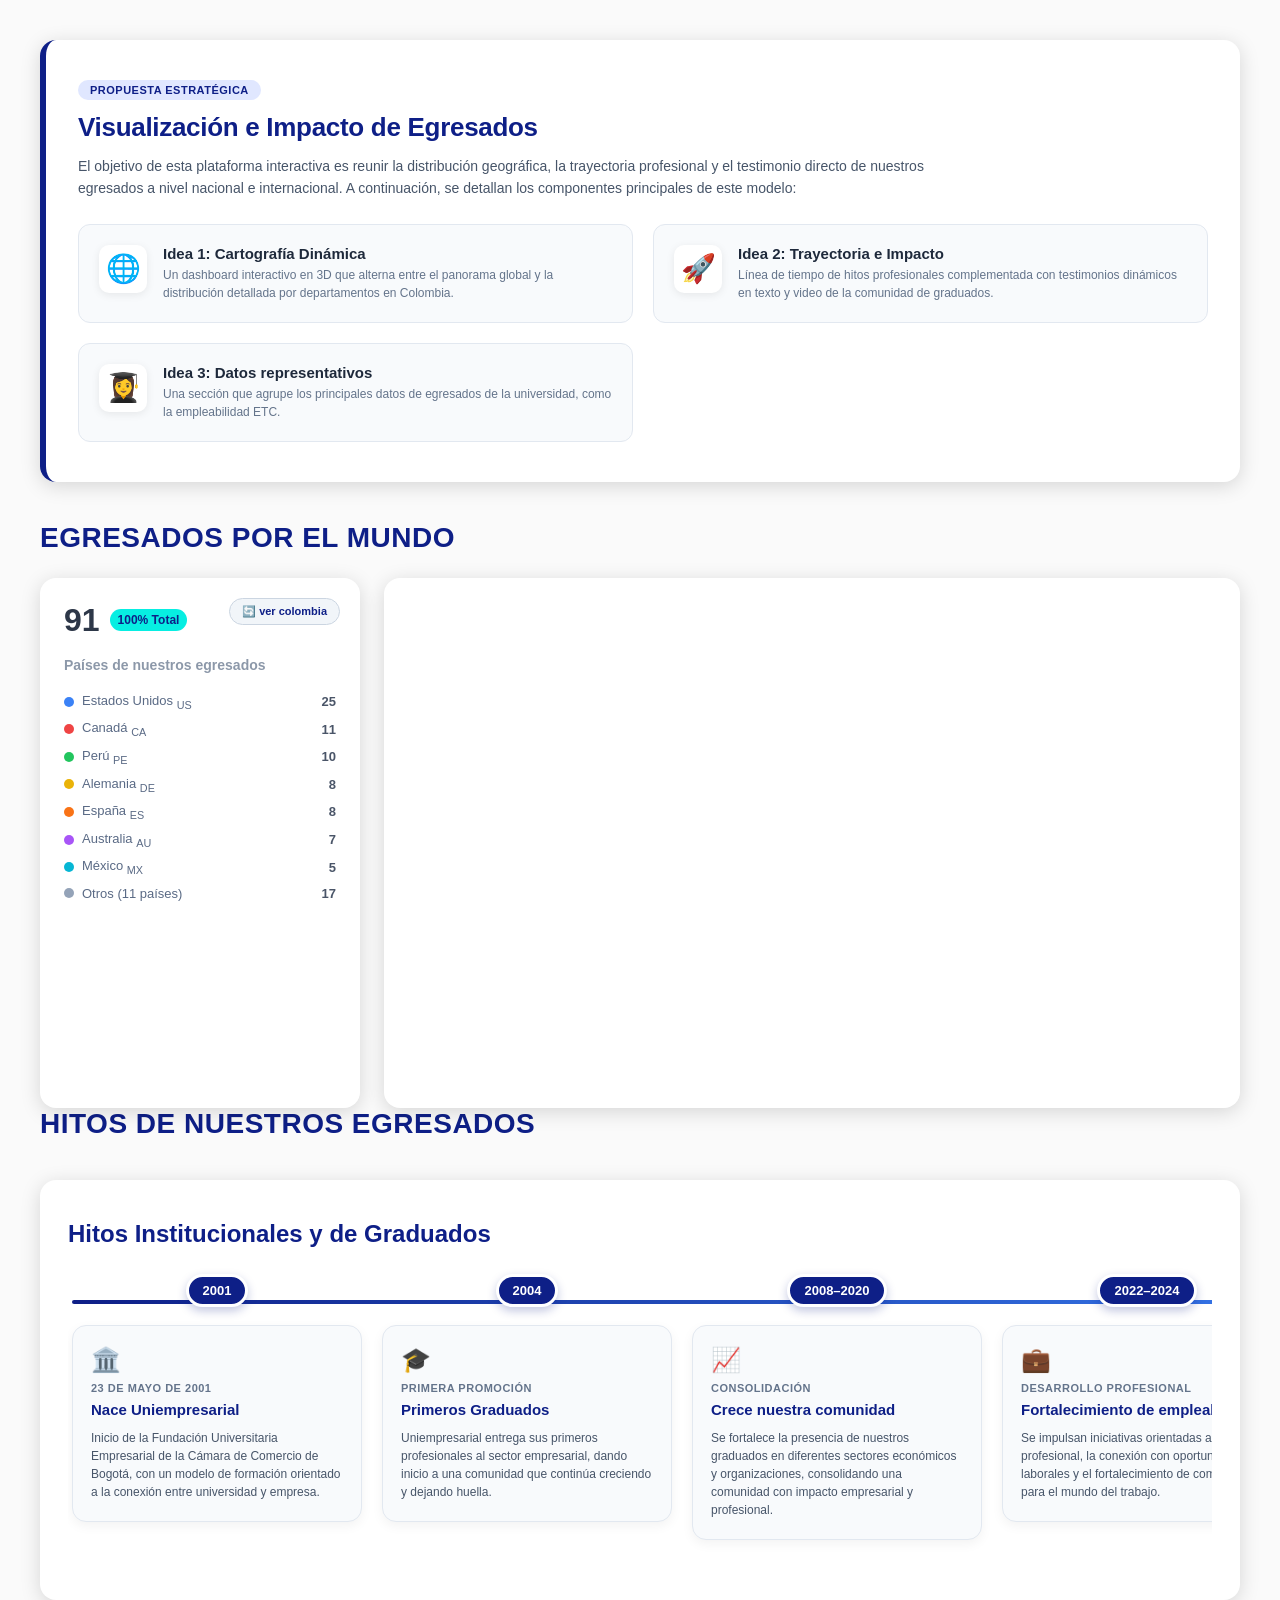
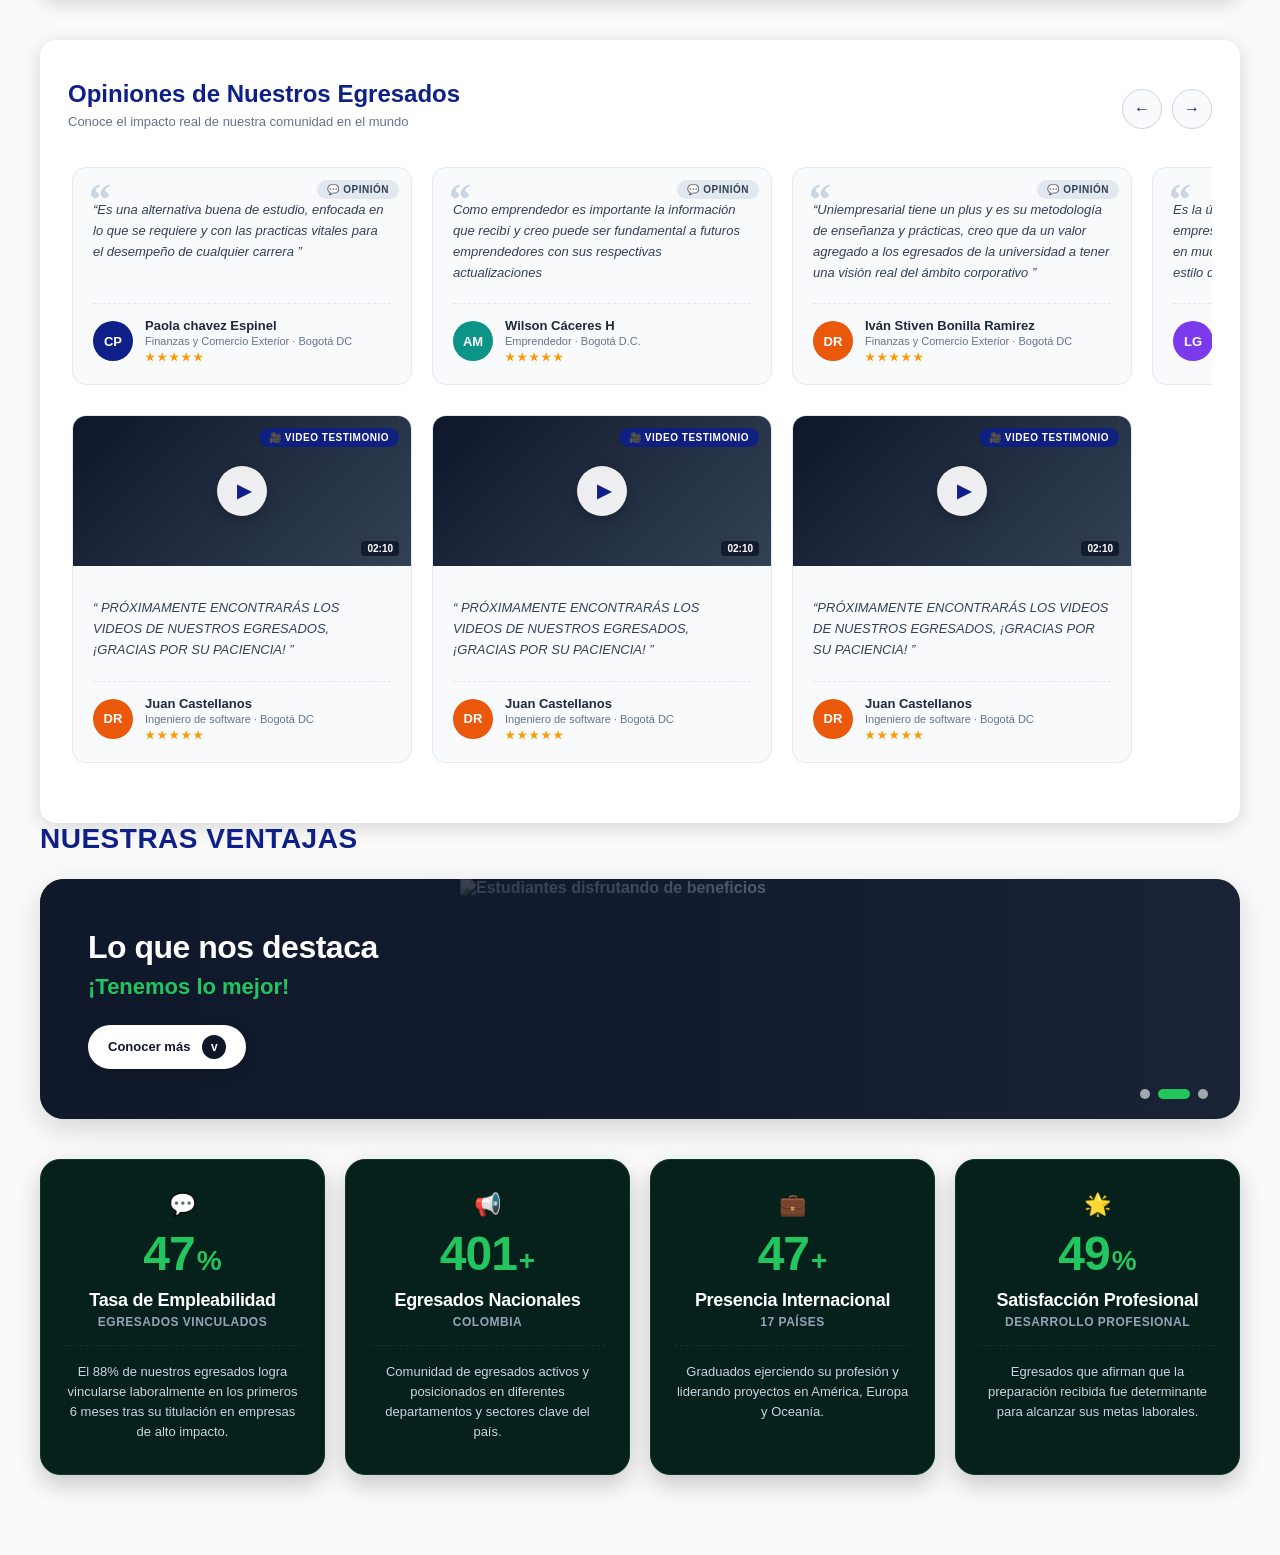
==== commit b4253bb0: "Update index.html" ====
--- a/index.html
+++ b/index.html
@@ -4,7 +4,7 @@
   <meta charset="UTF-8">
   <meta name="viewport" content="width=device-width, initial-scale=1.0">
   <link rel="stylesheet" href="main.css">
-  <title>Egresados | Uniempresarial</title>
+  <title>Egresados</title>
 </head>
 <body>
 
@@ -13,7 +13,7 @@
     <div class="intro-badge">Propuesta Estratégica</div>
     <h1 class="intro-title">Visualización e Impacto de Egresados</h1>
     <p class="intro-description">
-      Esta plataforma interactiva reúne la distribución geográfica, la trayectoria profesional y el testimonio directo de nuestros egresados a nivel nacional e internacional. A continuación, se detallan los componentes principales de este modelo:
+      El objetivo de esta plataforma interactiva es reunir la distribución geográfica, la trayectoria profesional y el testimonio directo de nuestros egresados a nivel nacional e internacional. A continuación, se detallan los componentes principales de este modelo:
     </p>
 
     <div class="intro-cards-grid">
@@ -36,106 +36,34 @@
           </p>
         </div>
       </div>
+
+      <div class="intro-card">
+        <div class="intro-card-icon">👩‍🎓</div>
+        <div class="intro-card-content">
+          <h3 class="intro-card-title">Idea 3: Datos representativos</h3>
+          <p class="intro-card-text">
+            Una sección que agrupe los principales datos de egresados de la universidad, como la empleabilidad ETC.
+          </p>
+        </div>
+      </div>
     </div>
   </section>
 
-  <!-- ================= BANNER PROMOCIONAL DE BENEFICIOS ================= -->
-  <section class="banner-container">
-    <div class="banner-card">
-      <div class="banner-overlay"></div>
-      <div class="banner-content">
-        <h2 class="banner-title">Club de Beneficios</h2>
-        <p class="banner-highlight">¡Tenemos muchas alianzas para ti!</p>
-        <a href="#" class="banner-btn">
-          <span>Conocer más</span>
-          <span class="btn-icon">→</span>
-        </a>
-      </div>
-      <div class="banner-image-wrapper">
-        <img src="https://images.unsplash.com/photo-1523240795612-9a054b0db644?q=80&w=1000&auto=format&fit=crop" alt="Estudiantes disfrutando de beneficios" class="banner-img">
-      </div>
-      <div class="banner-dots">
-        <span class="dot-item"></span>
-        <span class="dot-item active"></span>
-        <span class="dot-item"></span>
-      </div>
-    </div>
-  </section>
-
-  <!-- ================= SECCIÓN DE DATOS DE EMPLEABILIDAD (4 TARJETAS ANIMADAS) ================= -->
-  <section class="stats-cards-container">
-    <div class="stats-cards-grid">
-
-      <!-- TARJETA 1 -->
-      <div class="stat-card">
-        <div class="stat-card-icon">💼</div>
-        <div class="stat-number-wrapper">
-          <span class="counter-number" data-target="88">0</span><span class="counter-unit">%</span>
-        </div>
-        <h3 class="stat-author-name">Tasa de Empleabilidad</h3>
-        <span class="stat-location">Egresados Vinculados</span>
-        <p class="stat-description">
-          El 88% de nuestros egresados logra vincularse laboralmente en los primeros 6 meses tras su titulación en empresas de alto impacto.
-        </p>
-      </div>
-
-      <!-- TARJETA 2 -->
-      <div class="stat-card">
-        <div class="stat-card-icon">🇨🇴</div>
-        <div class="stat-number-wrapper">
-          <span class="counter-number" data-target="775">0</span><span class="counter-unit">+</span>
-        </div>
-        <h3 class="stat-author-name">Egresados Nacionales</h3>
-        <span class="stat-location">Colombia</span>
-        <p class="stat-description">
-          Comunidad de egresados activos y posicionados en diferentes departamentos y sectores clave del país.
-        </p>
-      </div>
-
-      <!-- TARJETA 3 -->
-      <div class="stat-card">
-        <div class="stat-card-icon">🌐</div>
-        <div class="stat-number-wrapper">
-          <span class="counter-number" data-target="91">0</span><span class="counter-unit">+</span>
-        </div>
-        <h3 class="stat-author-name">Presencia Internacional</h3>
-        <span class="stat-location">17 Países</span>
-        <p class="stat-description">
-          Graduados ejerciendo su profesión y liderando proyectos en América, Europa, Asia y Oceanía.
-        </p>
-      </div>
-
-      <!-- TARJETA 4 -->
-      <div class="stat-card">
-        <div class="stat-card-icon">🌟</div>
-        <div class="stat-number-wrapper">
-          <span class="counter-number" data-target="94">0</span><span class="counter-unit">%</span>
-        </div>
-        <h3 class="stat-author-name">Satisfacción Profesional</h3>
-        <span class="stat-location">Desarrollo Profesional</span>
-        <p class="stat-description">
-          Egresados que afirman que la preparación recibida fue determinante para alcanzar sus metas laborales.
-        </p>
-      </div>
-
-    </div>
-  </section>
-
   <!-- TÍTULO DE LA SECCIÓN INTERACTIVA -->
-  <h2 class="main-title">Idea número 1: Cartografía Interactiva</h2>
-
-  <!-- ================= CONTENEDOR FLIP GLOBAL (MAPAS) ================= -->
+  <h2 class="main-title">EGRESADOS POR EL MUNDO</h2>
+
+  <!-- CONTENEDOR FLIP GLOBAL -->
   <div class="dashboard-flip-wrapper">
     <div class="dashboard-inner" id="dashboardInner">
       
-      <!-- VISTA FRONTAL: MUNDIAL -->
+      <!-- ================= VISTA FRONTAL: MUNDIAL ================= -->
       <div class="dashboard-face dashboard-front">
+        
+        <!-- TARJETA FRONTAL -->
         <div class="card-left">
           <button class="flip-btn" id="flipToColombiaBtn" title="Ver Departamentos de Colombia">
-            🔄 Colombia
+            🔄 ver colombia 
           </button>
-
-          <h2 class="card-title">Egresados</h2>
           
           <div class="metrics">
             <span class="total-sales">91</span>
@@ -146,35 +74,59 @@
 
           <ul class="country-list">
             <li class="country-item">
-              <div class="country-info"><span class="dot usa"></span><span>Estados Unidos <sub>US</sub></span></div>
+              <div class="country-info">
+                <span class="dot usa"></span>
+                <span>Estados Unidos <sub>US</sub></span>
+              </div>
               <span class="sales-count">25</span>
             </li>
             <li class="country-item">
-              <div class="country-info"><span class="dot canada"></span><span>Canadá <sub>CA</sub></span></div>
+              <div class="country-info">
+                <span class="dot canada"></span>
+                <span>Canadá <sub>CA</sub></span>
+              </div>
               <span class="sales-count">11</span>
             </li>
             <li class="country-item">
-              <div class="country-info"><span class="dot peru"></span><span>Perú <sub>PE</sub></span></div>
+              <div class="country-info">
+                <span class="dot peru"></span>
+                <span>Perú <sub>PE</sub></span>
+              </div>
               <span class="sales-count">10</span>
             </li>
             <li class="country-item">
-              <div class="country-info"><span class="dot alemania"></span><span>Alemania <sub>DE</sub></span></div>
+              <div class="country-info">
+                <span class="dot alemania"></span>
+                <span>Alemania <sub>DE</sub></span>
+              </div>
               <span class="sales-count">8</span>
             </li>
             <li class="country-item">
-              <div class="country-info"><span class="dot espana"></span><span>España <sub>ES</sub></span></div>
+              <div class="country-info">
+                <span class="dot espana"></span>
+                <span>España <sub>ES</sub></span>
+              </div>
               <span class="sales-count">8</span>
             </li>
             <li class="country-item">
-              <div class="country-info"><span class="dot australia"></span><span>Australia <sub>AU</sub></span></div>
+              <div class="country-info">
+                <span class="dot australia"></span>
+                <span>Australia <sub>AU</sub></span>
+              </div>
               <span class="sales-count">7</span>
             </li>
             <li class="country-item">
-              <div class="country-info"><span class="dot mexico"></span><span>México <sub>MX</sub></span></div>
+              <div class="country-info">
+                <span class="dot mexico"></span>
+                <span>México <sub>MX</sub></span>
+              </div>
               <span class="sales-count">5</span>
             </li>
             <li class="country-item">
-              <div class="country-info"><span class="dot other"></span><span>Otros (11 países)</span></div>
+              <div class="country-info">
+                <span class="dot other"></span>
+                <span>Otros (11 países)</span>
+              </div>
               <span class="sales-count">17</span>
             </li>
           </ul>
@@ -187,17 +139,21 @@
           </div>
         </div>
 
+        <!-- MAPA MUNDIAL DERECHA -->
         <div class="map-right" id="mapRightWorld">
           <div id="tooltipWorld" class="tooltip"></div>
           <div class="ag-canvas" id="world-map-container"></div>
         </div>
-      </div>
-
-      <!-- VISTA TRASERA: COLOMBIA -->
+
+      </div>
+
+      <!-- ================= VISTA TRASERA: COLOMBIA ================= -->
       <div class="dashboard-face dashboard-back">
+        
+        <!-- TARJETA TRASERA -->
         <div class="card-left">
           <button class="flip-btn" id="flipToWorldBtn" title="Ver Países del Mundo">
-            🌐 Mundial
+            🌐 Ver Mundial
           </button>
 
           <h2 class="card-title">Egresados</h2>
@@ -211,35 +167,59 @@
 
           <ul class="country-list">
             <li class="country-item">
-              <div class="country-info"><span class="dot bogota"></span><span>Bogotá D.C. <sub>DC</sub></span></div>
+              <div class="country-info">
+                <span class="dot bogota"></span>
+                <span>Bogotá D.C. <sub>DC</sub></span>
+              </div>
               <span class="sales-count">645</span>
             </li>
             <li class="country-item">
-              <div class="country-info"><span class="dot cundinamarca"></span><span>Cundinamarca <sub>CUN</sub></span></div>
+              <div class="country-info">
+                <span class="dot cundinamarca"></span>
+                <span>Cundinamarca <sub>CUN</sub></span>
+              </div>
               <span class="sales-count">59</span>
             </li>
             <li class="country-item">
-              <div class="country-info"><span class="dot antioquia"></span><span>Antioquia <sub>ANT</sub></span></div>
+              <div class="country-info">
+                <span class="dot antioquia"></span>
+                <span>Antioquia <sub>ANT</sub></span>
+              </div>
               <span class="sales-count">15</span>
             </li>
             <li class="country-item">
-              <div class="country-info"><span class="dot meta"></span><span>Meta <sub>MET</sub></span></div>
+              <div class="country-info">
+                <span class="dot meta"></span>
+                <span>Meta <sub>MET</sub></span>
+              </div>
               <span class="sales-count">6</span>
             </li>
             <li class="country-item">
-              <div class="country-info"><span class="dot atlantico"></span><span>Atlántico <sub>ATL</sub></span></div>
+              <div class="country-info">
+                <span class="dot atlantico"></span>
+                <span>Atlántico <sub>ATL</sub></span>
+              </div>
               <span class="sales-count">5</span>
             </li>
             <li class="country-item">
-              <div class="country-info"><span class="dot tolima"></span><span>Tolima <sub>TOL</sub></span></div>
+              <div class="country-info">
+                <span class="dot tolima"></span>
+                <span>Tolima <sub>TOL</sub></span>
+              </div>
               <span class="sales-count">3</span>
             </li>
             <li class="country-item">
-              <div class="country-info"><span class="dot otros-dept"></span><span>Otros dptos</span></div>
+              <div class="country-info">
+                <span class="dot otros-dept"></span>
+                <span>Otros dptos</span>
+              </div>
               <span class="sales-count">9</span>
             </li>
             <li class="country-item">
-              <div class="country-info"><span class="dot no-especifica"></span><span>No especifica</span></div>
+              <div class="country-info">
+                <span class="dot no-especifica"></span>
+                <span>No especifica</span>
+              </div>
               <span class="sales-count">33</span>
             </li>
           </ul>
@@ -252,23 +232,21 @@
           </div>
         </div>
 
+        <!-- MAPA COLOMBIA DERECHA -->
         <div class="map-right" id="mapRightColombia">
           <div id="tooltipColombia" class="tooltip"></div>
           <div class="ag-canvas" id="colombia-map-container"></div>
         </div>
+
       </div>
 
     </div>
   </div>
 
-  <!-- ================= SECCIÓN INFOGRAFÍA DE HITOS HISTÓRICOS (2001 - 2026) ================= -->
+  <!-- SECCIÓN INFOGRAFÍA DE HITOS DE EGRESADOS -->
+  <h2 class="main-title">HITOS DE NUESTROS EGRESADOS</h2>
   <section class="timeline-container">
-    <div class="timeline-header">
-      <span class="timeline-badge">Nuestra Trayectoria</span>
-      <h2 class="timeline-title">Hitos Institucionales y de Nuestros Graduados</h2>
-      <p class="timeline-subtitle">25 años transformando la conexión entre la educación superior y el sector empresarial</p>
-    </div>
-
+    <h2 class="timeline-title">Hitos Institucionales y de Graduados</h2>
     <div class="history-timeline-wrapper">
       <div class="history-timeline-track">
 
@@ -280,7 +258,7 @@
             <h3 class="card-year-title">23 de mayo de 2001</h3>
             <h4 class="card-event-name">Nace Uniempresarial</h4>
             <p class="card-event-desc">
-              Inicio de la Fundación Universitaria Empresarial de la Cámara de Comercio de Bogotá, pionera en el modelo de formación dual enfocado en conectar la universidad con la empresa.
+              Inicio de la Fundación Universitaria Empresarial de la Cámara de Comercio de Bogotá, con un modelo de formación orientado a la conexión entre universidad y empresa.
             </p>
           </div>
         </div>
@@ -293,7 +271,7 @@
             <h3 class="card-year-title">Primera Promoción</h3>
             <h4 class="card-event-name">Primeros Graduados</h4>
             <p class="card-event-desc">
-              Uniempresarial entrega sus primeros profesionales al sector empresarial, dando inicio a una comunidad que continúa creciendo e impactando el mercado laboral.
+              Uniempresarial entrega sus primeros profesionales al sector empresarial, dando inicio a una comunidad que continúa creciendo y dejando huella.
             </p>
           </div>
         </div>
@@ -304,9 +282,9 @@
           <div class="history-card">
             <div class="card-node-icon">📈</div>
             <h3 class="card-year-title">Consolidación</h3>
-            <h4 class="card-event-name">Crecimiento de la Comunidad</h4>
+            <h4 class="card-event-name">Crece nuestra comunidad</h4>
             <p class="card-event-desc">
-              Se fortalece la presencia de los graduados en diversos sectores económicos y organizaciones clave, consolidando una red con alto impacto empresarial y profesional.
+              Se fortalece la presencia de nuestros graduados en diferentes sectores económicos y organizaciones, consolidando una comunidad con impacto empresarial y profesional.
             </p>
           </div>
         </div>
@@ -316,62 +294,75 @@
           <div class="step-badge-year">2022–2024</div>
           <div class="history-card">
             <div class="card-node-icon">💼</div>
-            <h3 class="card-year-title">Inserción Laboral</h3>
-            <h4 class="card-event-name">Fortalecimiento de la Empleabilidad</h4>
+            <h3 class="card-year-title">Desarrollo Profesional</h3>
+            <h4 class="card-event-name">Fortalecimiento de empleabilidad</h4>
             <p class="card-event-desc">
-              Se impulsan iniciativas orientadas al desarrollo profesional, conexión directa con oportunidades laborales y desarrollo de competencias estratégicas para el trabajo.
-            </p>
-          </div>
-        </div>
-
-        <!-- 2024 - DAVID SAAVEDRA -->
+              Se impulsan iniciativas orientadas al desarrollo profesional, la conexión con oportunidades laborales y el fortalecimiento de competencias para el mundo del trabajo.
+            </p>
+          </div>
+        </div>
+
+        <!-- 2024: DAVID SAAVEDRA -->
         <div class="history-step highlight-step">
           <div class="step-badge-year year-highlight">2024</div>
           <div class="history-card">
             <div class="card-node-icon">🏛️</div>
-            <h3 class="card-year-title">Gestión Pública (2024-2027)</h3>
-            <h4 class="card-event-name">Al Concejo de Bogotá</h4>
+            <h3 class="card-year-title">Concejo de Bogotá (2024-2027)</h3>
+            <h4 class="card-event-name">David Saavedra</h4>
             <p class="card-event-desc">
-              <strong>David Saavedra</strong> (Administrador de Empresas) asumió como Concejal de Bogotá, liderando iniciativas de participación ciudadana, seguridad y seguridad alimentaria.
-            </p>
-          </div>
-        </div>
-
-        <!-- 2025 - EVOLUCIÓN & LIDERAZGO -->
+              Administrador de Empresas. Llevó su formación empresarial al sector público asumiendo como Concejal de Bogotá, impulsando proyectos de participación, seguridad y seguridad alimentaria.
+            </p>
+          </div>
+        </div>
+
+        <!-- 2025: EVOLUCIÓN -->
         <div class="history-step">
           <div class="step-badge-year">2025</div>
           <div class="history-card">
             <div class="card-node-icon">🚀</div>
-            <h3 class="card-year-title">Liderazgo y Acompañamiento</h3>
-            <h4 class="card-event-name">Evolución y Dirección en Miniso</h4>
+            <h3 class="card-year-title">Comunidad Activa</h3>
+            <h4 class="card-event-name">Evolucionamos contigo</h4>
             <p class="card-event-desc">
-              <strong>Juan Sebastián Ávila</strong> (Administración) asume como Director Nacional de Operaciones de Miniso. A la par, se consolidan estrategias de carnetización y actualización de datos.
-            </p>
-          </div>
-        </div>
-
-        <!-- 2026 - ESTRATEGIA ROMPELA -->
+              Consolidación de estrategias para acompañar a los graduados a través de actualización de datos, carnetización, actividades institucionales y días internacionales.
+            </p>
+          </div>
+        </div>
+
+        <!-- 2025: JUAN SEBASTIÁN ÁVILA -->
+        <div class="history-step highlight-step">
+          <div class="step-badge-year year-highlight">2025</div>
+          <div class="history-card">
+            <div class="card-node-icon">📊</div>
+            <h3 class="card-year-title">Liderazgo Empresarial</h3>
+            <h4 class="card-event-name">Juan Sebastián Ávila</h4>
+            <p class="card-event-desc">
+              Graduado de Administración de Empresas, se desempeña como Director Nacional de Operaciones de Miniso y comparte su experiencia profesional con las nuevas generaciones.
+            </p>
+          </div>
+        </div>
+
+        <!-- 2026: ROMPELA -->
         <div class="history-step highlight-step">
           <div class="step-badge-year year-highlight">2026</div>
           <div class="history-card">
             <div class="card-node-icon">🔥</div>
-            <h3 class="card-year-title">Red de Graduados</h3>
-            <h4 class="card-event-name">Estrategia ROMPELA-UNIEMPRESARIAL</h4>
+            <h3 class="card-year-title">Estrategia Institucional</h3>
+            <h4 class="card-event-name">ROMPELA - UNIEMPRESARIAL</h4>
             <p class="card-event-desc">
-              Lanzamiento del portal de graduados, carnet digital, alianzas con beneficios estratégicos y espacios de networking para reactivar y conectar a la comunidad.
-            </p>
-          </div>
-        </div>
-
-        <!-- 2026 - RECONOCIMIENTO JUAN PABLO ROJAS -->
+              Estrategia orientada a fortalecer el vínculo con canales como portal de graduados, carnet digital, actualización de base de datos, beneficios con aliados y networking.
+            </p>
+          </div>
+        </div>
+
+        <!-- 2026: JUAN PABLO ROJAS LEÓN -->
         <div class="history-step highlight-step">
           <div class="step-badge-year year-gold">25 Años</div>
           <div class="history-card">
             <div class="card-node-icon">⭐</div>
-            <h3 class="card-year-title">Egresado Destacado</h3>
+            <h3 class="card-year-title">Graduado Destacado</h3>
             <h4 class="card-event-name">Juan Pablo Rojas León</h4>
             <p class="card-event-desc">
-              Reconocimiento especial de 25 años. Ingeniero de Sistemas especializado en IA y transformación digital con trayectoria en ecosistemas tecnológicos internacionales.
+              Reconocimiento graduado destacado 25 años UNIEMPRESARIAL. Ingeniero de Sistemas especializado en IA y transformación digital en entornos internacionales.
             </p>
           </div>
         </div>
@@ -380,7 +371,7 @@
     </div>
   </section>
 
-  <!-- ================= SECCIÓN DE TESTIMONIOS (CARRUSEL) ================= -->
+  <!-- SECCIÓN DE OPINIONES Y VIDEO TESTIMONIOS (CARRUSEL DINÁMICO) -->
   <section class="testimonials-container">
     <div class="testimonials-header">
       <div>
@@ -396,22 +387,19 @@
     <div class="carousel-track-container">
       <div class="carousel-track" id="carouselTrack">
 
-        <!-- TARJETA 1: VIDEO -->
-        <div class="testimonial-card video-card" onclick="openVideoModal('https://www.youtube.com/embed/dQw4w9WgXcQ', 'Carlos Pérez - Testimonio')">
-          <div class="card-type-badge badge-video">🎥 Video Testimonio</div>
-          <div class="video-thumbnail bg-1">
-            <div class="play-overlay"><div class="play-icon">▶</div></div>
-            <span class="video-duration">01:45</span>
-          </div>
+        <!-- TARJETA 1: TEXTO -->
+        <div class="testimonial-card">
+          <div class="card-type-badge badge-text">💬 Opinión</div>
+          <div class="quote-icon">“</div>
           <div class="card-body">
             <p class="testimonial-text">
-              “La formación práctica me dio las herramientas clave para liderar equipos de ingeniería en el mercado norteamericano.”
+              “Es una alternativa buena de estudio, enfocada en lo que se requiere y con las practicas vitales para el desempeño de cualquier carrera ”
             </p>
             <div class="testimonial-author">
               <div class="author-avatar avatar-blue">CP</div>
               <div class="author-info">
-                <h4 class="author-name">Carlos Pérez</h4>
-                <span class="author-role">Ingeniero de Software · EE. UU.</span>
+                <h4 class="author-name">Paola chavez Espinel</h4>
+                <span class="author-role">Finanzas y Comercio Exterior · Bogotá DC</span>
                 <div class="stars">★★★★★</div>
               </div>
             </div>
@@ -424,35 +412,32 @@
           <div class="quote-icon">“</div>
           <div class="card-body">
             <p class="testimonial-text">
-              Gracias a los convenios institucionales y las redes de apoyo, fundé mi empresa en Bogotá con proyección nacional.
+              Como emprendedor es importante la información que recibí y creo puede ser fundamental a futuros emprendedores con sus respectivas actualizaciones 
             </p>
             <div class="testimonial-author">
               <div class="author-avatar avatar-teal">AM</div>
               <div class="author-info">
-                <h4 class="author-name">Ana María Morales</h4>
-                <span class="author-role">Fundadora & CEO · Bogotá D.C.</span>
+                <h4 class="author-name">Wilson Cáceres H</h4>
+                <span class="author-role">Emprendedor · Bogotá D.C.</span>
                 <div class="stars">★★★★★</div>
               </div>
             </div>
           </div>
         </div>
 
-        <!-- TARJETA 3: VIDEO -->
-        <div class="testimonial-card video-card" onclick="openVideoModal('https://www.youtube.com/embed/dQw4w9WgXcQ', 'David Rodríguez - Testimonio')">
-          <div class="card-type-badge badge-video">🎥 Video Testimonio</div>
-          <div class="video-thumbnail bg-2">
-            <div class="play-overlay"><div class="play-icon">▶</div></div>
-            <span class="video-duration">02:10</span>
-          </div>
+        <!-- TARJETA 3: TEXTO -->
+        <div class="testimonial-card">
+          <div class="card-type-badge badge-text">💬 Opinión</div>
+          <div class="quote-icon">“</div>
           <div class="card-body">
             <p class="testimonial-text">
-              “La experiencia internacional de la universidad me abrió las puertas para realizar estudios de maestría en Europa.”
+              “Uniempresarial tiene un plus y es su metodología de enseñanza y prácticas, creo que da un valor agregado a los egresados de la universidad a tener una visión real del ámbito corporativo ”
             </p>
             <div class="testimonial-author">
               <div class="author-avatar avatar-orange">DR</div>
               <div class="author-info">
-                <h4 class="author-name">David Rodríguez</h4>
-                <span class="author-role">Especialista en Datos · España</span>
+                <h4 class="author-name">Iván Stiven Bonilla Ramirez</h4>
+                <span class="author-role">Finanzas y Comercio Exterior · Bogotá DC</span>
                 <div class="stars">★★★★★</div>
               </div>
             </div>
@@ -465,19 +450,96 @@
           <div class="quote-icon">“</div>
           <div class="card-body">
             <p class="testimonial-text">
-              La calidad docente y el enfoque gerencial me permitieron ascender a cargos directivos en tiempo récord.
+             Es la única universidad que ofrece prácticas empresariales continuas y de valor. He estudiado en muchas universidades y ninguna ofrece este estilo de educación.
             </p>
             <div class="testimonial-author">
               <div class="author-avatar avatar-purple">LG</div>
               <div class="author-info">
-                <h4 class="author-name">Luisa Gómez</h4>
-                <span class="author-role">Directora de Operaciones · Canadá</span>
+                <h4 class="author-name">Luz katerina gomez parra</h4>
+                <span class="author-role">Asistente administrativa · Australia</span>
                 <div class="stars">★★★★★</div>
               </div>
             </div>
           </div>
         </div>
 
+      </div>
+    </div>
+
+    <div class="videosEgresados">
+      <div class="carousel-track-container">
+        <div class="carousel-track" id="carouselTrackVideos">
+
+          <div class="testimonial-card video-card" onclick="openVideoModal('https://www.youtube.com/embed/dQw4w9WgXcQ', 'Juan Castellanos - Testimonio')">
+            <div class="card-type-badge badge-video">🎥 Video Testimonio</div>
+            <div class="video-thumbnail bg-2">
+              <div class="play-overlay">
+                <div class="play-icon">▶</div>
+              </div>
+              <span class="video-duration">02:10</span>
+            </div>
+            <div class="card-body">
+              <p class="testimonial-text">
+                “ PRÓXIMAMENTE ENCONTRARÁS LOS VIDEOS DE NUESTROS EGRESADOS, ¡GRACIAS POR SU PACIENCIA! ”
+              </p>
+              <div class="testimonial-author">
+                <div class="author-avatar avatar-orange">DR</div>
+                <div class="author-info">
+                  <h4 class="author-name">Juan Castellanos</h4>
+                  <span class="author-role">Ingeniero de software · Bogotá DC</span>
+                  <div class="stars">★★★★★</div>
+                </div>
+              </div>
+            </div>
+          </div>
+
+          <div class="testimonial-card video-card" onclick="openVideoModal('https://www.youtube.com/embed/dQw4w9WgXcQ', 'Juan Castellanos - Testimonio')">
+            <div class="card-type-badge badge-video">🎥 Video Testimonio</div>
+            <div class="video-thumbnail bg-2">
+              <div class="play-overlay">
+                <div class="play-icon">▶</div>
+              </div>
+              <span class="video-duration">02:10</span>
+            </div>
+            <div class="card-body">
+              <p class="testimonial-text">
+                “ PRÓXIMAMENTE ENCONTRARÁS LOS VIDEOS DE NUESTROS EGRESADOS, ¡GRACIAS POR SU PACIENCIA! ”
+              </p>
+              <div class="testimonial-author">
+                <div class="author-avatar avatar-orange">DR</div>
+                <div class="author-info">
+                  <h4 class="author-name">Juan Castellanos</h4>
+                  <span class="author-role">Ingeniero de software · Bogotá DC</span>
+                  <div class="stars">★★★★★</div>
+                </div>
+              </div>
+            </div>
+          </div>
+
+          <div class="testimonial-card video-card" onclick="openVideoModal('https://www.youtube.com/embed/dQw4w9WgXcQ', 'Juan Castellanos - Testimonio')">
+            <div class="card-type-badge badge-video">🎥 Video Testimonio</div>
+            <div class="video-thumbnail bg-2">
+              <div class="play-overlay">
+                <div class="play-icon">▶</div>
+              </div>
+              <span class="video-duration">02:10</span>
+            </div>
+            <div class="card-body">
+              <p class="testimonial-text">
+                “PRÓXIMAMENTE ENCONTRARÁS LOS VIDEOS DE NUESTROS EGRESADOS, ¡GRACIAS POR SU PACIENCIA! ”
+              </p>
+              <div class="testimonial-author">
+                <div class="author-avatar avatar-orange">DR</div>
+                <div class="author-info">
+                  <h4 class="author-name">Juan Castellanos</h4>
+                  <span class="author-role">Ingeniero de software · Bogotá DC</span>
+                  <div class="stars">★★★★★</div>
+                </div>
+              </div>
+            </div>
+          </div>
+
+        </div>
       </div>
     </div>
   </section>
@@ -493,12 +555,95 @@
     </div>
   </div>
 
-  <!-- SCRIPTS DE INTERACCIÓN, ANIMACIÓN Y MAPAS (D3 & TOPOJSON) -->
-  <script src="https://cdn.jsdelivr.net/npm/d3@7"></script>
-  <script src="https://cdn.jsdelivr.net/npm/topojson-client@3"></script>
+  <h2 class="main-title">NUESTRAS VENTAJAS</h2>
+
+  <!-- BANNER PROMOCIONAL DE BENEFICIOS -->
+  <section class="banner-container">
+    <div class="banner-card">
+      <div class="banner-overlay"></div>
+      <div class="banner-content">
+        <h2 class="banner-title">Lo que nos destaca</h2>
+        <p class="banner-highlight">¡Tenemos lo mejor!</p>
+        <a href="#datos" class="banner-btn">
+          <span>Conocer más</span>
+          <span class="btn-icon">v</span>
+        </a>
+      </div>
+      <div class="banner-image-wrapper">
+        <img src="https://uniempresarial.edu.co/wp-content/uploads/2024/06/generative-ai-graduation-ceremony-scaled_11zon-1024x574.jpg" alt="Estudiantes disfrutando de beneficios" class="banner-img">
+      </div>
+      <div class="banner-dots">
+        <span class="dot-item"></span>
+        <span class="dot-item active"></span>
+        <span class="dot-item"></span>
+      </div>
+    </div>
+  </section>
+
+  <!-- SECCIÓN DE MÉTRICAS Y DATOS DE EMPLEABILIDAD (4 TARJETAS CON ANIMACIÓN) -->
+  <section class="stats-cards-container" id="datos">
+    <div class="stats-cards-grid">
+
+      <!-- TARJETA 1 -->
+      <div class="stat-card">
+        <div class="stat-card-icon">💬</div>
+        <div class="stat-number-wrapper">
+          <span class="counter-number" data-target="88">0</span><span class="counter-unit">%</span>
+        </div>
+        <h3 class="stat-author-name">Tasa de Empleabilidad</h3>
+        <span class="stat-location">Egresados Vinculados</span>
+        <p class="stat-description">
+          El 88% de nuestros egresados logra vincularse laboralmente en los primeros 6 meses tras su titulación en empresas de alto impacto.
+        </p>
+      </div>
+
+      <!-- TARJETA 2 -->
+      <div class="stat-card">
+        <div class="stat-card-icon">📢</div>
+        <div class="stat-number-wrapper">
+          <span class="counter-number" data-target="775">0</span><span class="counter-unit">+</span>
+        </div>
+        <h3 class="stat-author-name">Egresados Nacionales</h3>
+        <span class="stat-location">Colombia</span>
+        <p class="stat-description">
+          Comunidad de egresados activos y posicionados en diferentes departamentos y sectores clave del país.
+        </p>
+      </div>
+
+      <!-- TARJETA 3 -->
+      <div class="stat-card">
+        <div class="stat-card-icon">💼</div>
+        <div class="stat-number-wrapper">
+          <span class="counter-number" data-target="91">0</span><span class="counter-unit">+</span>
+        </div>
+        <h3 class="stat-author-name">Presencia Internacional</h3>
+        <span class="stat-location">17 Países</span>
+        <p class="stat-description">
+          Graduados ejerciendo su profesión y liderando proyectos en América, Europa y Oceanía.
+        </p>
+      </div>
+
+      <!-- TARJETA 4 -->
+      <div class="stat-card">
+        <div class="stat-card-icon">🌟</div>
+        <div class="stat-number-wrapper">
+          <span class="counter-number" data-target="94">0</span><span class="counter-unit">%</span>
+        </div>
+        <h3 class="stat-author-name">Satisfacción Profesional</h3>
+        <span class="stat-location">Desarrollo Profesional</span>
+        <p class="stat-description">
+          Egresados que afirman que la preparación recibida fue determinante para alcanzar sus metas laborales.
+        </p>
+      </div>
+
+    </div>
+  </section>
+
+  <!-- SCRIPT PARA ANIMACIÓN DE CONTEO PROGRESIVO -->
   <script>
-    // 1. ANIMACIÓN DE CONTEO PROGRESIVO EN TARJETAS
     document.addEventListener("DOMContentLoaded", () => {
+      const counters = document.querySelectorAll('.counter-number');
+
       const animateCounter = (counter) => {
         const target = +counter.getAttribute('data-target');
         const duration = 1800;
@@ -520,7 +665,7 @@
         }, frameDuration);
       };
 
-      const observer = new IntersectionObserver((entries) => {
+      const observer = new IntersectionObserver((entries, observer) => {
         entries.forEach(entry => {
           if (entry.isIntersecting) {
             const counter = entry.target.querySelector('.counter-number');
@@ -532,10 +677,17 @@
         });
       }, { threshold: 0.3 });
 
-      document.querySelectorAll('.stat-card').forEach(card => observer.observe(card));
+      document.querySelectorAll('.stat-card').forEach(card => {
+        observer.observe(card);
+      });
     });
-
-    // 2. CONTROL DEL FLIP DEL DASHBOARD
+  </script>
+
+  <!-- SCRIPTS D3 & TOPOJSON -->
+  <script src="https://cdn.jsdelivr.net/npm/d3@7"></script>
+  <script src="https://cdn.jsdelivr.net/npm/topojson-client@3"></script>
+  <script>
+    // CONTROL DEL FLIP DEL DASHBOARD
     const dashboardInner = document.getElementById('dashboardInner');
     document.getElementById('flipToColombiaBtn').addEventListener('click', () => {
       dashboardInner.classList.add('flipped');
@@ -544,7 +696,7 @@
       dashboardInner.classList.remove('flipped');
     });
 
-    // 3. MAPA DE PAÍSES INTERNACIONALES
+    // 1. DATOS DE PAÍSES INTERNACIONALES
     const worldStudentData = {
       "US": { name: "Estados Unidos", students: 25 },
       "CA": { name: "Canadá", students: 11 },
@@ -616,7 +768,7 @@
           });
       });
 
-    // 4. MAPA DE COLOMBIA CON PUNTOS SEGÚN DATOS REALES
+    // 2. MAPA DE COLOMBIA CON PUNTOS SEGÚN DATOS REALES
     fetch('https://cdn.jsdelivr.net/npm/world-atlas@2/countries-10m.json')
       .then(res => res.json())
       .then(world10m => {
@@ -686,7 +838,7 @@
           });
       });
 
-    // 5. CARRUSEL Y MODAL DE TESTIMONIOS
+    // 3. CARRUSEL Y MODAL DE TESTIMONIOS
     const track = document.getElementById('carouselTrack');
     const prevBtn = document.getElementById('prevBtn');
     const nextBtn = document.getElementById('nextBtn');
--- a/main.css
+++ b/main.css
@@ -122,10 +122,237 @@
   font-weight: 500;
 }
 
+/* =========================================================
+   BANNER PROMOCIONAL DE BENEFICIOS Y ALIANZAS
+   ========================================================= */
+
+.banner-container {
+  max-width: 1250px;
+  margin: 0 auto 40px auto;
+}
+
+.banner-card {
+  position: relative;
+  width: 100%;
+  height: 240px;
+  border-radius: 24px;
+  overflow: hidden;
+  background-color: #1e293b;
+  display: flex;
+  align-items: center;
+  justify-content: space-between;
+  box-shadow: 0 10px 30px rgba(0, 0, 0, 0.15);
+}
+
+.banner-overlay {
+  position: absolute;
+  top: 0;
+  left: 0;
+  width: 100%;
+  height: 100%;
+  background: linear-gradient(90deg, rgba(15, 23, 42, 0.95) 0%, rgba(15, 23, 42, 0.75) 50%, rgba(15, 23, 42, 0.3) 100%);
+  z-index: 2;
+}
+
+.banner-content {
+  position: relative;
+  z-index: 3;
+  padding: 32px 48px;
+  max-width: 550px;
+}
+
+.banner-title {
+  font-size: 32px;
+  font-weight: 800;
+  color: #ffffff;
+  margin: 0 0 8px 0;
+  letter-spacing: -0.5px;
+}
+
+.banner-highlight {
+  font-size: 22px;
+  font-weight: 800;
+  color: #22c55e;
+  margin: 0 0 24px 0;
+  line-height: 1.2;
+}
+
+.banner-btn {
+  display: inline-flex;
+  align-items: center;
+  gap: 12px;
+  background-color: #ffffff;
+  color: #0f172a;
+  text-decoration: none;
+  font-size: 13px;
+  font-weight: 700;
+  padding: 10px 20px;
+  border-radius: 30px;
+  box-shadow: 0 4px 12px rgba(0, 0, 0, 0.15);
+  transition: all 0.3s cubic-bezier(0.4, 0, 0.2, 1);
+}
+
+.banner-btn .btn-icon {
+  width: 24px;
+  height: 24px;
+  background-color: #0f172a;
+  color: #ffffff;
+  border-radius: 50%;
+  display: flex;
+  align-items: center;
+  justify-content: center;
+  font-size: 12px;
+  transition: transform 0.3s ease;
+}
+
+.banner-btn:hover {
+  transform: translateY(-2px);
+  box-shadow: 0 6px 18px rgba(0, 0, 0, 0.25);
+  background-color: #f8fafc;
+}
+
+.banner-btn:hover .btn-icon {
+  transform: translateX(3px);
+  background-color: #22c55e;
+}
+
+.banner-image-wrapper {
+  position: absolute;
+  right: 0;
+  top: 0;
+  width: 65%;
+  height: 100%;
+  z-index: 1;
+}
+
+.banner-img {
+  width: 100%;
+  height: 100%;
+  object-fit: cover;
+  object-position: center 20%;
+  filter: grayscale(20%);
+}
+
+.banner-dots {
+  position: absolute;
+  bottom: 20px;
+  right: 32px;
+  z-index: 3;
+  display: flex;
+  align-items: center;
+  gap: 8px;
+}
+
+.dot-item {
+  width: 10px;
+  height: 10px;
+  border-radius: 50%;
+  background-color: rgba(255, 255, 255, 0.6);
+  cursor: pointer;
+  transition: all 0.3s ease;
+}
+
+.dot-item.active {
+  width: 32px;
+  border-radius: 12px;
+  background-color: #22c55e;
+}
+
+/* =========================================================
+   SECCIÓN DE 4 TARJETAS CON DATOS Y NÚMEROS ANIMADOS
+   ========================================================= */
+
+.stats-cards-container {
+  max-width: 1250px;
+  margin: 0 auto 40px auto;
+}
+
+.stats-cards-grid {
+  display: grid;
+  grid-template-columns: repeat(4, 1fr);
+  gap: 20px;
+}
+
+.stat-card {
+  background-color: #06201b;
+  border: 1px solid #0a382f;
+  border-radius: 20px;
+  padding: 32px 24px;
+  display: flex;
+  flex-direction: column;
+  align-items: center;
+  text-align: center;
+  color: #ffffff;
+  position: relative;
+  transition: transform 0.3s cubic-bezier(0.4, 0, 0.2, 1), box-shadow 0.3s ease, border-color 0.3s ease;
+  box-shadow: 0 10px 25px rgba(0, 0, 0, 0.2);
+}
+
+.stat-card:hover {
+  transform: translateY(-8px);
+  box-shadow: 0 16px 32px rgba(6, 32, 27, 0.4);
+  border-color: #22c55e;
+}
+
+.stat-card-icon {
+  font-size: 22px;
+  margin-bottom: 12px;
+}
+
+.stat-number-wrapper {
+  display: flex;
+  align-items: baseline;
+  justify-content: center;
+  margin-bottom: 12px;
+}
+
+.counter-number {
+  font-size: 48px;
+  font-weight: 800;
+  color: #22c55e;
+  line-height: 1;
+  letter-spacing: -1px;
+}
+
+.counter-unit {
+  font-size: 28px;
+  font-weight: 800;
+  color: #22c55e;
+  margin-left: 2px;
+}
+
+.stat-author-name {
+  font-size: 18px;
+  font-weight: 800;
+  color: #ffffff;
+  margin: 0 0 4px 0;
+  letter-spacing: -0.3px;
+}
+
+.stat-location {
+  font-size: 12px;
+  font-weight: 700;
+  color: #94a3b8;
+  text-transform: uppercase;
+  letter-spacing: 0.5px;
+  margin-bottom: 16px;
+}
+
+.stat-description {
+  font-size: 13px;
+  line-height: 1.55;
+  color: #cbd5e1;
+  margin: 0;
+  font-weight: 500;
+  border-top: 1px dashed #0a382f;
+  padding-top: 16px;
+  width: 100%;
+}
+
 /* TÍTULO DEL DASHBOARD */
 .main-title {
   max-width: 1250px;
-  margin: 20px auto 24px auto;
+  margin: 0 auto 24px auto;
   font-size: 28px;
   font-weight: 800;
   color: #0e1f87;
@@ -134,7 +361,7 @@
 }
 
 /* =========================================================
-   ESTRUCTURA Y GIRADO 3D (FLIP)
+   ESTRUCTURA Y GIRADO 3D (FLIP) DE MAPAS
    ========================================================= */
 
 .dashboard-flip-wrapper {
@@ -171,7 +398,6 @@
   transform: rotateY(180deg);
 }
 
-/* TARJETA IZQUIERDA */
 .card-left {
   background-color: #ffffff;
   border-radius: 16px;
@@ -282,7 +508,6 @@
   display: inline-block;
 }
 
-/* PALETA DE PAÍSES INTERNACIONALES */
 .dot.usa { background-color: #3b82f6; }
 .dot.canada { background-color: #ef4444; }
 .dot.peru { background-color: #22c55e; }
@@ -292,7 +517,6 @@
 .dot.mexico { background-color: #06b6d4; }
 .dot.other { background-color: #94a3b8; }
 
-/* PALETA DE DEPARTAMENTOS DE COLOMBIA */
 .dot.bogota { background-color: #0e1f87; }
 .dot.cundinamarca { background-color: #ea580c; }
 .dot.antioquia { background-color: #16a34a; }
@@ -338,7 +562,6 @@
   text-transform: uppercase;
 }
 
-/* ÁREA DEL MAPA DERECHA */
 .map-right {
   flex: 1;
   background-color: #ffffff;
@@ -375,27 +598,13 @@
   cursor: pointer;
 }
 
-/* COLORES PAÍSES INTERNACIONALES EN EL MAPA */
 #US { fill: #3b82f6 !important; cursor: pointer; }
-#US:hover { fill: #1d4ed8 !important; }
-
 #CA { fill: #ef4444 !important; cursor: pointer; }
-#CA:hover { fill: #b91c1c !important; }
-
 #PE { fill: #22c55e !important; cursor: pointer; }
-#PE:hover { fill: #15803d !important; }
-
 #DE { fill: #eab308 !important; cursor: pointer; }
-#DE:hover { fill: #a16207 !important; }
-
 #ES { fill: #f97316 !important; cursor: pointer; }
-#ES:hover { fill: #c2410c !important; }
-
 #AU { fill: #a855f7 !important; cursor: pointer; }
-#AU:hover { fill: #7e22ce !important; }
-
 #MX { fill: #06b6d4 !important; cursor: pointer; }
-#MX:hover { fill: #0e7490 !important; }
 
 .tooltip {
   position: absolute;
@@ -411,139 +620,181 @@
 }
 
 /* =========================================================
-   SECCIÓN INFOGRAFÍA DE HITOS (CHEVRON TIMELINE)
+   SECCIÓN INFOGRAFÍA DE HITOS HISTÓRICOS (2001 - 2026)
    ========================================================= */
 
 .timeline-container {
   max-width: 1250px;
   margin: 40px auto 0 auto;
   background: #ffffff;
-  padding: 40px 24px;
+  padding: 40px 28px;
   border-radius: 16px;
   box-shadow: 0 4px 20px rgba(0, 0, 0, 0.15);
 }
 
+.timeline-header {
+  text-align: center;
+  margin-bottom: 36px;
+}
+
+.timeline-badge {
+  display: inline-block;
+  background-color: #e0e7ff;
+  color: #0e1f87;
+  font-size: 11px;
+  font-weight: 800;
+  padding: 4px 12px;
+  border-radius: 20px;
+  text-transform: uppercase;
+  letter-spacing: 0.5px;
+  margin-bottom: 8px;
+}
+
 .timeline-title {
-  font-size: 22px;
-  font-weight: 800;
-  color: #0e1f87;
-  margin-bottom: 36px;
-  text-align: center;
-}
-
-.chevron-timeline {
-  display: grid;
-  grid-template-columns: repeat(6, 1fr);
-  position: relative;
-}
-
-.step-item {
+  font-size: 24px;
+  font-weight: 800;
+  color: #0e1f87;
+  margin: 0 0 6px 0;
+}
+
+.timeline-subtitle {
+  font-size: 13px;
+  color: #64748b;
+  margin: 0;
+  font-weight: 500;
+}
+
+.history-timeline-wrapper {
+  overflow-x: auto;
+  padding: 10px 4px 20px 4px;
+  scrollbar-width: thin;
+  scrollbar-color: #cbd5e1 #f1f5f9;
+}
+
+.history-timeline-wrapper::-webkit-scrollbar {
+  height: 6px;
+}
+
+.history-timeline-wrapper::-webkit-scrollbar-thumb {
+  background-color: #cbd5e1;
+  border-radius: 10px;
+}
+
+.history-timeline-track {
+  display: flex;
+  gap: 20px;
+  position: relative;
+  min-width: max-content;
+  padding-top: 10px;
+}
+
+.history-timeline-track::before {
+  content: '';
+  position: absolute;
+  top: 36px;
+  left: 0;
+  right: 0;
+  height: 4px;
+  background: linear-gradient(90deg, #0e1f87 0%, #3b82f6 50%, #22c55e 100%);
+  z-index: 1;
+  border-radius: 2px;
+}
+
+.history-step {
   display: flex;
   flex-direction: column;
   align-items: center;
-  position: relative;
-  cursor: pointer;
-  transition: transform 0.3s cubic-bezier(0.4, 0, 0.2, 1);
-}
-
-.chevron-box, .circle-number, .connector-dot, .hito-title {
+  width: 290px;
+  position: relative;
+  z-index: 2;
+  transition: transform 0.3s ease;
+}
+
+.history-step:hover {
+  transform: translateY(-6px);
+}
+
+.step-badge-year {
+  background-color: #0e1f87;
+  color: #ffffff;
+  font-size: 13px;
+  font-weight: 800;
+  padding: 6px 14px;
+  border-radius: 20px;
+  border: 3px solid #ffffff;
+  box-shadow: 0 4px 10px rgba(14, 31, 135, 0.25);
+  margin-bottom: 18px;
   transition: all 0.3s ease;
 }
 
-.step-item:hover {
-  transform: translateY(-6px);
-}
-
-.chevron-box {
-  width: 115%;
-  height: 170px;
-  padding: 18px 10px 30px 22px;
-  color: #ffffff;
+.year-highlight {
+  background-color: #ea580c;
+  box-shadow: 0 4px 12px rgba(234, 88, 12, 0.3);
+}
+
+.year-gold {
+  background-color: #eab308;
+  color: #0f172a;
+  box-shadow: 0 4px 12px rgba(234, 179, 8, 0.4);
+}
+
+.history-step:hover .step-badge-year {
+  transform: scale(1.1);
+}
+
+.history-card {
+  background-color: #f8fafc;
+  border: 1px solid #e2e8f0;
+  border-radius: 14px;
+  padding: 20px 18px;
+  width: 100%;
+  box-shadow: 0 4px 12px rgba(0, 0, 0, 0.05);
   display: flex;
   flex-direction: column;
-  align-items: center;
-  text-align: center;
-  clip-path: polygon(0% 0%, 80% 0%, 100% 50%, 80% 100%, 0% 100%, 20% 50%);
-  margin-left: -15%;
-}
-
-.step-item:first-child .chevron-box {
-  margin-left: 0;
-  width: 100%;
-  clip-path: polygon(0% 0%, 80% 0%, 100% 50%, 80% 100%, 0% 100%);
-}
-
-.step-item:hover .chevron-box {
-  filter: brightness(1.08);
-  box-shadow: 0 10px 20px rgba(0, 0, 0, 0.15);
-}
-
-.step-1 .chevron-box, .step-1 .circle-number { background-color: #facc15; }
-.step-2 .chevron-box, .step-2 .circle-number { background-color: #fb923c; }
-.step-3 .chevron-box, .step-3 .circle-number { background-color: #f43f5e; }
-.step-4 .chevron-box, .step-4 .circle-number { background-color: #2dd4bf; }
-.step-5 .chevron-box, .step-5 .circle-number { background-color: #38bdf8; }
-.step-6 .chevron-box, .step-6 .circle-number { background-color: #3b82f6; }
-
-.chevron-icon { font-size: 24px; margin-bottom: 6px; }
-.chevron-title { font-size: 12px; font-weight: 800; text-transform: uppercase; margin-bottom: 4px; }
-.chevron-subtitle { font-size: 10px; opacity: 0.95; line-height: 1.2; }
-
-.circle-number {
-  width: 54px;
-  height: 54px;
-  border-radius: 50%;
-  color: #ffffff;
-  font-weight: 800;
-  font-size: 18px;
-  display: flex;
-  align-items: center;
-  justify-content: center;
-  border: 4px solid #ffffff;
-  box-shadow: 0 4px 10px rgba(0, 0, 0, 0.15);
-  position: absolute;
-  top: 142px;
-  z-index: 10;
-}
-
-.step-item:hover .circle-number {
-  transform: scale(1.12) rotate(5deg);
-}
-
-.connector-line {
-  width: 2px;
-  height: 36px;
-  border-left: 2px dashed #cbd5e1;
-  margin-top: 40px;
-}
-
-.connector-dot {
-  width: 8px;
-  height: 8px;
-  background-color: #64748b;
-  border-radius: 50%;
-}
-
-.step-item:hover .connector-dot {
-  background-color: #0e1f87;
-  transform: scale(1.4);
-}
-
-.hito-content {
-  text-align: center;
-  padding: 12px 6px 0;
-}
-
-.hito-title {
+  gap: 6px;
+  position: relative;
+  transition: all 0.3s ease;
+}
+
+.history-step:hover .history-card {
+  background-color: #ffffff;
+  border-color: #cbd5e1;
+  box-shadow: 0 10px 24px rgba(14, 31, 135, 0.12);
+}
+
+.card-node-icon {
+  font-size: 24px;
+  margin-bottom: 2px;
+}
+
+.card-year-title {
+  font-size: 11px;
+  font-weight: 800;
+  color: #64748b;
+  text-transform: uppercase;
+  letter-spacing: 0.5px;
+  margin: 0;
+}
+
+.card-event-name {
+  font-size: 15px;
+  font-weight: 800;
+  color: #0e1f87;
+  margin: 0;
+  line-height: 1.3;
+}
+
+.card-event-desc {
   font-size: 12px;
-  font-weight: 700;
-  color: #2d3748;
-  margin-bottom: 4px;
-  text-transform: uppercase;
-}
-
-.step-item:hover .hito-title { color: #0e1f87; }
-.hito-text { font-size: 11px; color: #64748b; line-height: 1.35; }
+  color: #475569;
+  line-height: 1.5;
+  margin: 4px 0 0 0;
+  font-weight: 500;
+}
+
+.card-event-desc strong {
+  color: #0f172a;
+}
 
 /* =========================================================
    SECCIÓN DE TESTIMONIOS DINÁMICOS (CARRUSEL)
@@ -579,7 +830,6 @@
   font-weight: 500;
 }
 
-/* CONTROLES DE NAVEGACIÓN DEL CARRUSEL */
 .carousel-controls {
   display: flex;
   gap: 10px;
@@ -608,7 +858,6 @@
   transform: scale(1.08);
 }
 
-/* TRACK DEL CARRUSEL */
 .carousel-track-container {
   overflow: hidden;
   width: 100%;
@@ -627,7 +876,6 @@
   display: none;
 }
 
-/* TARJETAS DE TESTIMONIO */
 .testimonial-card {
   min-width: 340px;
   max-width: 340px;
@@ -650,7 +898,6 @@
   background-color: #ffffff;
 }
 
-/* BADGES DE TIPO DE TESTIMONIO */
 .card-type-badge {
   position: absolute;
   top: 12px;
@@ -664,20 +911,10 @@
   letter-spacing: 0.5px;
 }
 
-.badge-video {
-  background-color: rgba(14, 31, 135, 0.9);
-  color: #ffffff;
-}
-
-.badge-text {
-  background-color: #e2e8f0;
-  color: #334155;
-}
-
-/* MINIATURA DE VIDEO CON ANIMACIÓN */
-.video-card {
-  cursor: pointer;
-}
+.badge-video { background-color: rgba(14, 31, 135, 0.9); color: #ffffff; }
+.badge-text { background-color: #e2e8f0; color: #334155; }
+
+.video-card { cursor: pointer; }
 
 .video-thumbnail {
   height: 150px;
@@ -688,13 +925,8 @@
   overflow: hidden;
 }
 
-.video-thumbnail.bg-1 {
-  background: linear-gradient(135deg, #0e1f87, #3b82f6);
-}
-
-.video-thumbnail.bg-2 {
-  background: linear-gradient(135deg, #0f172a, #334155);
-}
+.video-thumbnail.bg-1 { background: linear-gradient(135deg, #0e1f87, #3b82f6); }
+.video-thumbnail.bg-2 { background: linear-gradient(135deg, #0f172a, #334155); }
 
 .play-overlay {
   width: 50px;
@@ -810,15 +1042,6 @@
   letter-spacing: 2px;
 }
 
-.videosEgresados {
-
-   max-width: 1250px;
-  margin: 40px auto 0 auto;
-  background: #ffffff;
-  padding: 40px 28px;
-  border-radius: 16px;
-  box-shadow: 0 4px 20px rgba(0, 0, 0, 0.15); 
-}
 /* =========================================================
    VENTANA MODAL FLOTANTE DE VIDEO
    ========================================================= */
@@ -888,190 +1111,18 @@
   height: 100%;
 }
 
-/* =========================================================
-   BANNER PROMOCIONAL DE BENEFICIOS Y ALIANZAS
-   ========================================================= */
-
-.banner-container {
-  max-width: 1250px;
-  margin: 40px auto 40px auto;
-}
-
-.banner-card {
-  position: relative;
-  width: 100%;
-  height: 240px;
-  border-radius: 24px;
-  overflow: hidden;
-  background-color: #1e293b;
-  display: flex;
-  align-items: center;
-  justify-content: space-between;
-  box-shadow: 0 10px 30px rgba(0, 0, 0, 0.15);
-}
-
-/* CAPA DE FONDO OSCURA CON GRADIENTE */
-.banner-overlay {
-  position: absolute;
-  top: 0;
-  left: 0;
-  width: 100%;
-  height: 100%;
-  background: linear-gradient(90deg, rgba(15, 23, 42, 0.95) 0%, rgba(15, 23, 42, 0.75) 50%, rgba(15, 23, 42, 0.3) 100%);
-  z-index: 2;
-}
-
-/* CONTENIDO DE TEXTO Y BOTÓN */
-.banner-content {
-  position: relative;
-  z-index: 3;
-  padding: 32px 48px;
-  max-width: 550px;
-}
-
-.banner-title {
-  font-size: 32px;
-  font-weight: 800;
-  color: #ffffff;
-  margin: 0 0 8px 0;
-  letter-spacing: -0.5px;
-}
-
-.banner-highlight {
-  font-size: 22px;
-  font-weight: 800;
-  color: #22c55e; /* Color verde Neón de la imagen */
-  margin: 0 0 24px 0;
-  line-height: 1.2;
-}
-
-/* BOTÓN CTA CON BORDES REDONDEADOS Y FLECHA */
-.banner-btn {
-  display: inline-flex;
-  align-items: center;
-  gap: 12px;
-  background-color: #ffffff;
-  color: #0f172a;
-  text-decoration: none;
-  font-size: 13px;
-  font-weight: 700;
-  padding: 10px 20px;
-  border-radius: 30px;
-  box-shadow: 0 4px 12px rgba(0, 0, 0, 0.15);
-  transition: all 0.3s cubic-bezier(0.4, 0, 0.2, 1);
-}
-
-.banner-btn .btn-icon {
-  width: 24px;
-  height: 24px;
-  background-color: #0f172a;
-  color: #ffffff;
-  border-radius: 50%;
-  display: flex;
-  align-items: center;
-  justify-content: center;
-  font-size: 12px;
-  transition: transform 0.3s ease;
-}
-
-.banner-btn:hover {
-  transform: translateY(-2px);
-  box-shadow: 0 6px 18px rgba(0, 0, 0, 0.25);
-  background-color: #f8fafc;
-}
-
-.banner-btn:hover .btn-icon {
-  transform: translateX(3px);
-  background-color: #22c55e;
-}
-
-/* CONTENEDOR DE LA IMAGEN DE LA DERECHA */
-.banner-image-wrapper {
-  position: absolute;
-  right: 0;
-  top: 0;
-  width: 65%;
-  height: 100%;
-  z-index: 1;
-}
-
-.banner-img {
-  width: 100%;
-  height: 100%;
-  object-fit: cover;
-  object-position: center 20%;
-  filter: grayscale(20%);
-}
-
-/* INDICADORES DEL CARRUSEL (PUNTOS) */
-.banner-dots {
-  position: absolute;
-  bottom: 20px;
-  right: 32px;
-  z-index: 3;
-  display: flex;
-  align-items: center;
-  gap: 8px;
-}
-
-.dot-item {
-  width: 10px;
-  height: 10px;
-  border-radius: 50%;
-  background-color: rgba(255, 255, 255, 0.6);
-  cursor: pointer;
-  transition: all 0.3s ease;
-}
-
-.dot-item.active {
-  width: 32px;
-  border-radius: 12px;
-  background-color: #22c55e;
-}
-
-.dot-item:hover {
-  background-color: #ffffff;
-}
-
 /* RESPONSIVE */
-@media screen and (max-width: 767px) {
-  .banner-card {
-    height: auto;
-    min-height: 220px;
-  }
-
-  .banner-content {
-    padding: 24px;
-  }
-
-  .banner-title {
-    font-size: 24px;
-  }
-
-  .banner-highlight {
-    font-size: 18px;
-  }
-
-  .banner-image-wrapper {
-    width: 100%;
-  }
-
-  .banner-overlay {
-    background: linear-gradient(90deg, rgba(15, 23, 42, 0.95) 0%, rgba(15, 23, 42, 0.85) 100%);
-  }
-}
-/* RESPONSIVE */
+@media screen and (max-width: 1024px) {
+  .stats-cards-grid { grid-template-columns: repeat(2, 1fr); }
+}
+
 @media screen and (max-width: 767px) {
   body { padding: 16px; }
   .intro-cards-grid { grid-template-columns: 1fr; }
+  .stats-cards-grid { grid-template-columns: 1fr; }
   .dashboard-face { flex-direction: column; position: relative; height: auto; }
   .dashboard-inner { min-height: auto; }
   .card-left, .map-right { width: 100%; }
-
-  .chevron-timeline { grid-template-columns: 1fr; gap: 24px; }
-  .chevron-box { clip-path: none !important; margin-left: 0 !important; width: 100% !important; border-radius: 12px; height: auto; padding: 18px; }
-  .circle-number { position: relative; top: -18px; margin-bottom: -18px; }
-  .connector-line { display: none; }
 
   .testimonials-header {
     flex-direction: column;
@@ -1079,113 +1130,3 @@
     gap: 16px;
   }
 }
-
-
-/* =========================================================
-   SECCIÓN DE 4 TARJETAS CON DATOS Y NÚMEROS ANIMADOS
-   ========================================================= */
-
-.stats-cards-container {
-  max-width: 1250px;
-  margin: 0 auto 40px auto;
-}
-
-.stats-cards-grid {
-  display: grid;
-  grid-template-columns: repeat(4, 1fr);
-  gap: 20px;
-}
-
-.stat-card {
-  background-color: #faf9f9; /* Verde oscuro elegante */
-  border: 1px solid #0b0c0c;
-  border-radius: 20px;
-  padding: 32px 24px;
-  display: flex;
-  flex-direction: column;
-  align-items: center;
-  text-align: center;
-  color: #ffffff;
-  position: relative;
-  transition: transform 0.3s cubic-bezier(0.4, 0, 0.2, 1), box-shadow 0.3s ease, border-color 0.3s ease;
-  box-shadow: 0 10px 25px rgba(0, 0, 0, 0.2);
-}
-
-.stat-card:hover {
-  transform: translateY(-8px);
-  box-shadow: 0 16px 32px rgba(6, 32, 27, 0.4);
-  border-color: #fc0000;
-}
-
-/* ICONO SUPERIOR */
-.stat-card-icon {
-  font-size: 22px;
-  margin-bottom: 12px;
-}
-
-/* CONTENEDOR DEL DATO NUMÉRICO GRANDE */
-.stat-number-wrapper {
-  display: flex;
-  align-items: baseline;
-  justify-content: center;
-  margin-bottom: 12px;
-}
-
-.counter-number {
-  font-size: 48px;
-  font-weight: 800;
-  color: #eb0404; /* Verde neón destacado */
-  line-height: 1;
-  letter-spacing: -1px;
-  font-family: Arial, Helvetica, sans-serif;
-}
-
-.counter-unit {
-  font-size: 28px;
-  font-weight: 800;
-  color: #c52222;
-  margin-left: 2px;
-}
-
-/* TÍTULO Y SUBTÍTULO */
-.stat-author-name {
-  font-size: 18px;
-  font-weight: 800;
-  color: #030092;
-  margin: 0 0 4px 0;
-  letter-spacing: -0.3px;
-}
-
-.stat-location {
-  font-size: 12px;
-  font-weight: 700;
-  color: #070707;
-  text-transform: uppercase;
-  letter-spacing: 0.5px;
-  margin-bottom: 16px;
-}
-
-/* DESCRIPCIÓN Y TEXTO EXPLICATIVO */
-.stat-description {
-  font-size: 13px;
-  line-height: 1.55;
-  color: #000000;
-  margin: 0;
-  font-weight: 500;
-  border-top: 1px dashed #0a382f;
-  padding-top: 16px;
-  width: 100%;
-}
-
-/* RESPONSIVE */
-@media screen and (max-width: 1024px) {
-  .stats-cards-grid {
-    grid-template-columns: repeat(2, 1fr);
-  }
-}
-
-@media screen and (max-width: 600px) {
-  .stats-cards-grid {
-    grid-template-columns: 1fr;
-  }
-}
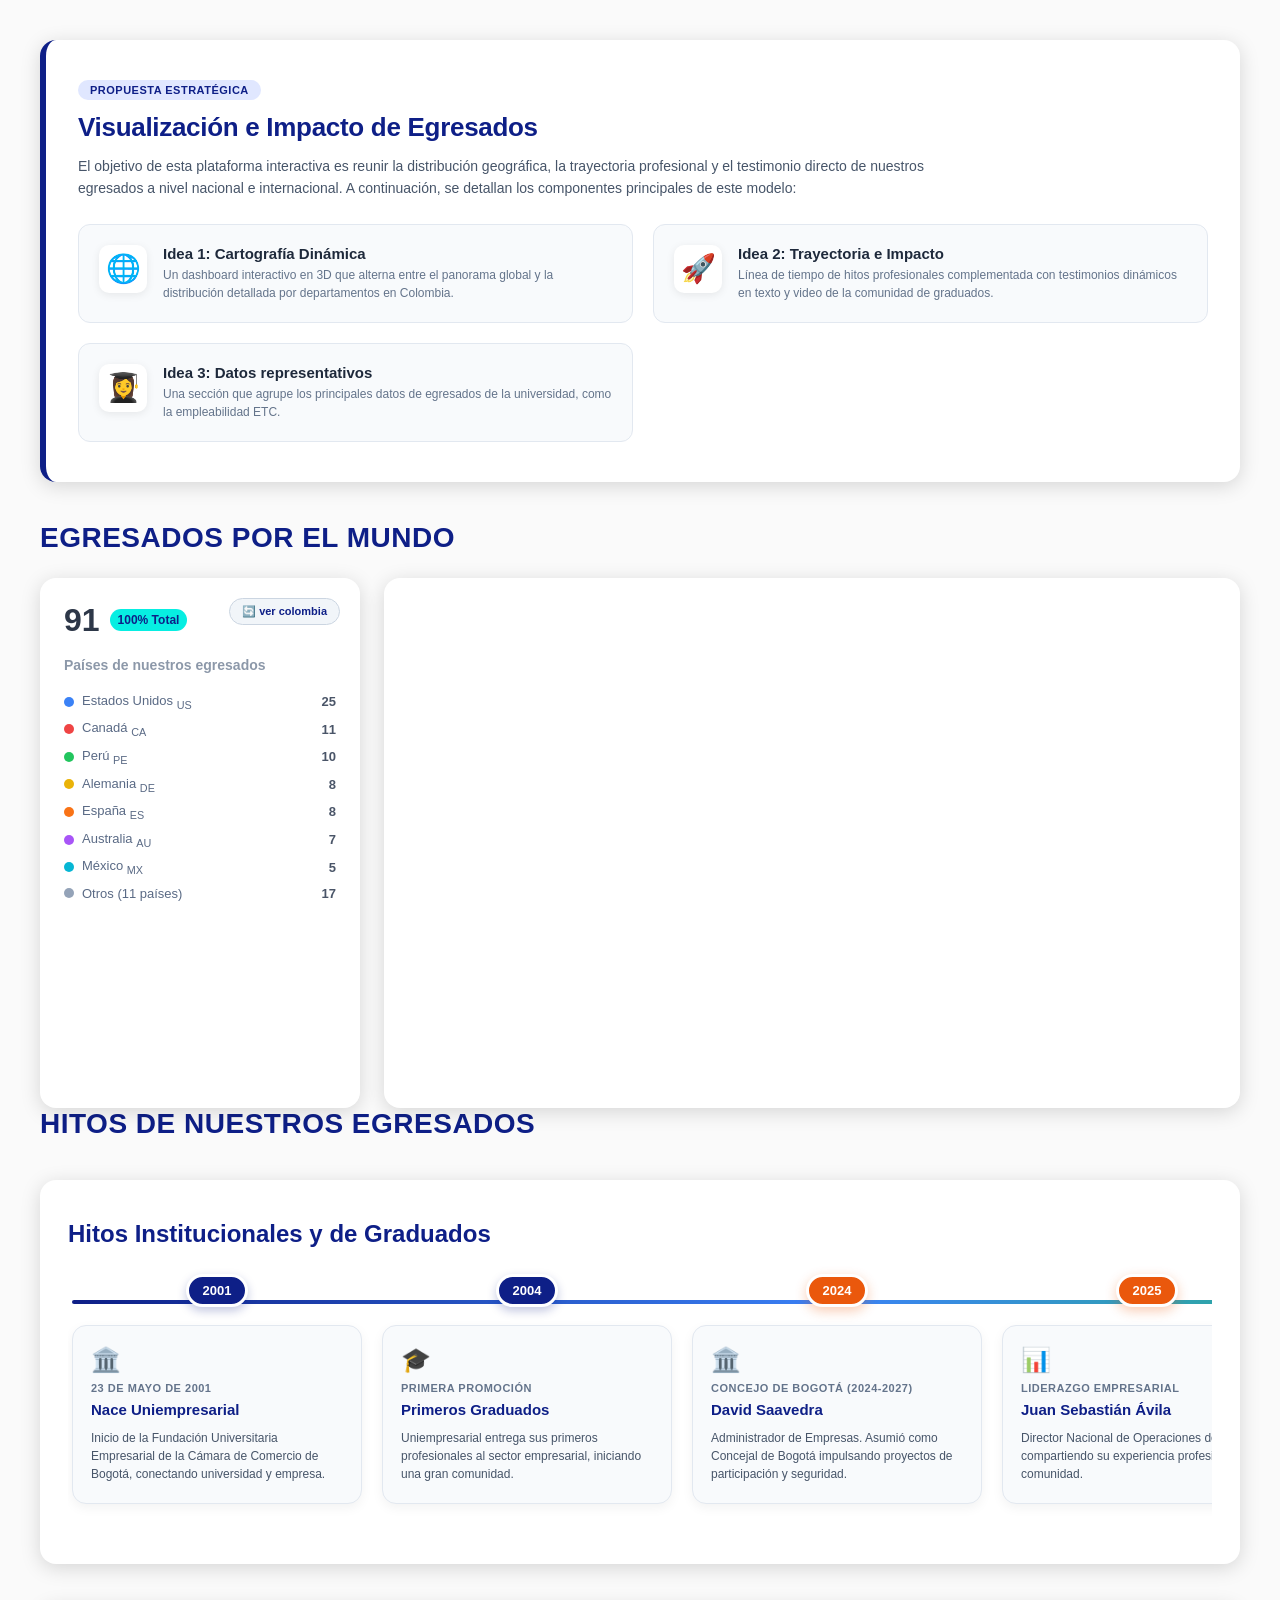
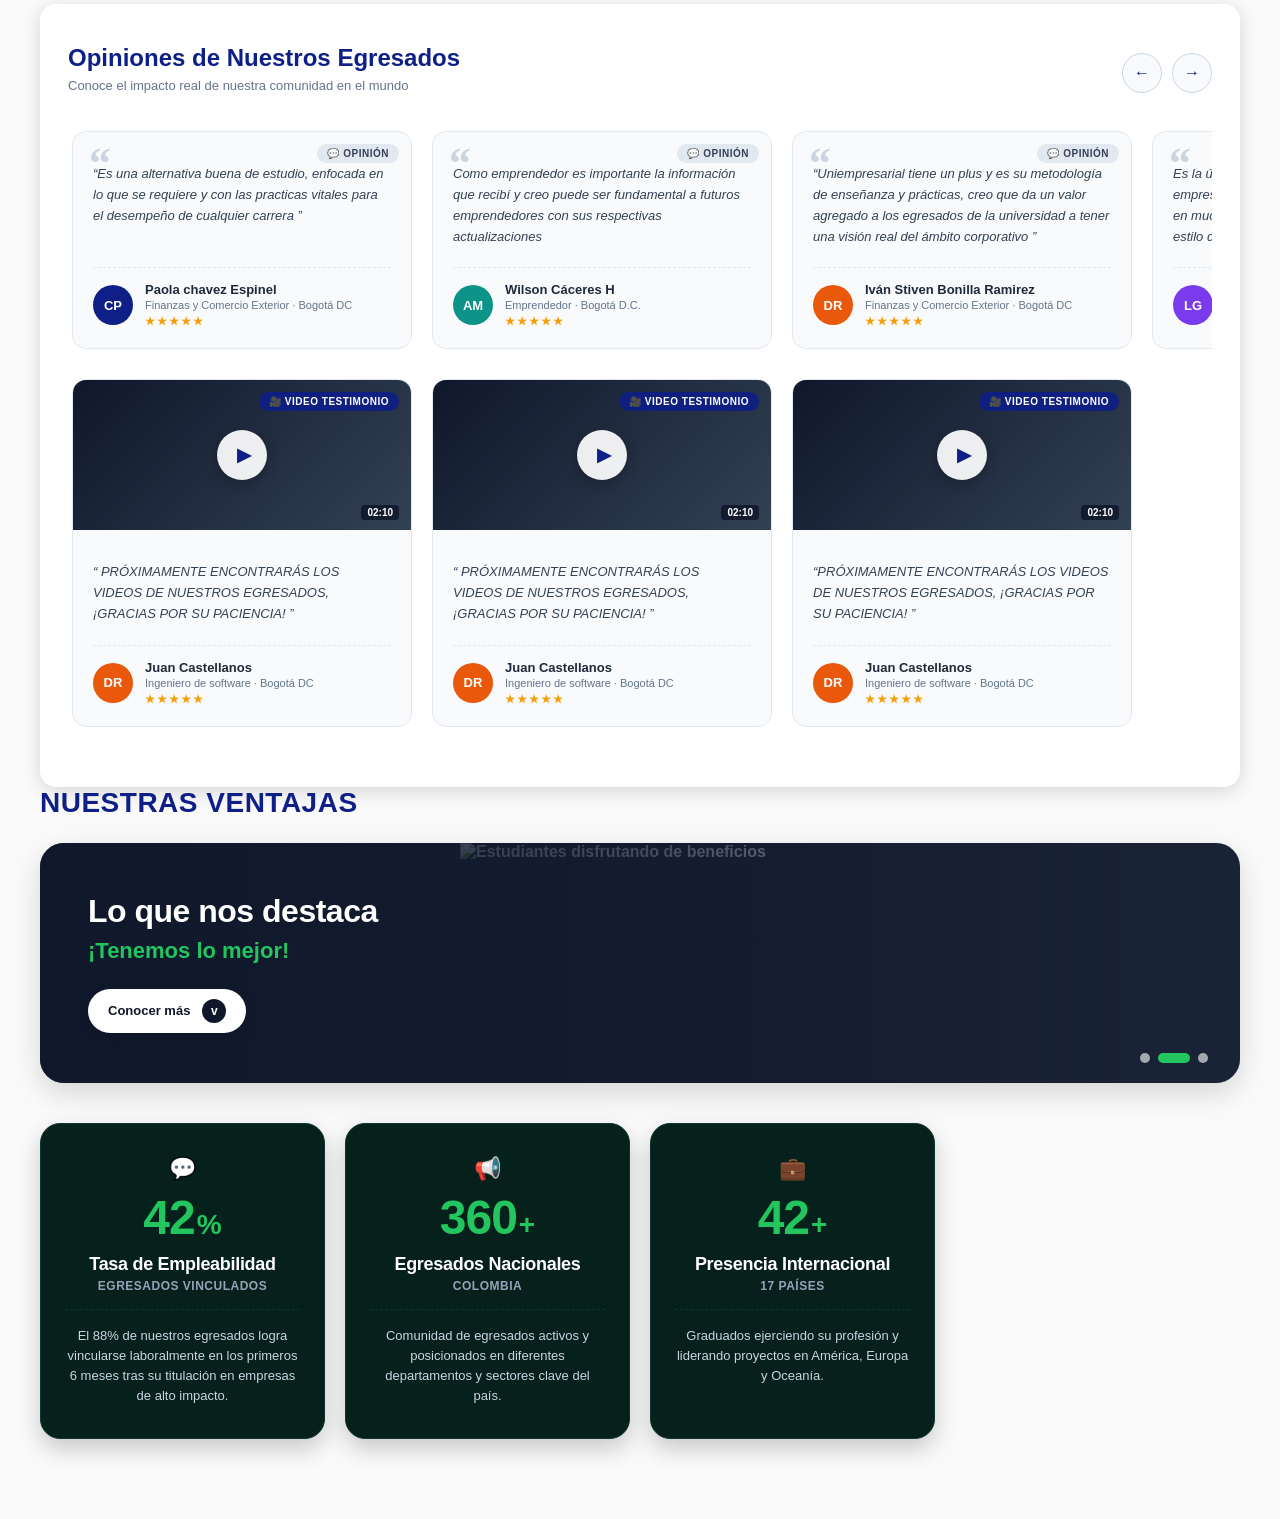
==== commit 7c9d5b62: "Update index.html" ====
--- a/index.html
+++ b/index.html
@@ -243,14 +243,14 @@
     </div>
   </div>
 
-  <!-- SECCIÓN INFOGRAFÍA DE HITOS DE EGRESADOS -->
+  <!-- SECCIÓN INFOGRAFÍA DE HITOS DE EGRESADOS (5 HITOS) -->
   <h2 class="main-title">HITOS DE NUESTROS EGRESADOS</h2>
   <section class="timeline-container">
     <h2 class="timeline-title">Hitos Institucionales y de Graduados</h2>
     <div class="history-timeline-wrapper">
       <div class="history-timeline-track">
 
-        <!-- 2001 -->
+        <!-- HITO 1: 2001 -->
         <div class="history-step">
           <div class="step-badge-year">2001</div>
           <div class="history-card">
@@ -258,12 +258,12 @@
             <h3 class="card-year-title">23 de mayo de 2001</h3>
             <h4 class="card-event-name">Nace Uniempresarial</h4>
             <p class="card-event-desc">
-              Inicio de la Fundación Universitaria Empresarial de la Cámara de Comercio de Bogotá, con un modelo de formación orientado a la conexión entre universidad y empresa.
+              Inicio de la Fundación Universitaria Empresarial de la Cámara de Comercio de Bogotá, conectando universidad y empresa.
             </p>
           </div>
         </div>
 
-        <!-- 2004 -->
+        <!-- HITO 2: 2004 -->
         <div class="history-step">
           <div class="step-badge-year">2004</div>
           <div class="history-card">
@@ -271,38 +271,12 @@
             <h3 class="card-year-title">Primera Promoción</h3>
             <h4 class="card-event-name">Primeros Graduados</h4>
             <p class="card-event-desc">
-              Uniempresarial entrega sus primeros profesionales al sector empresarial, dando inicio a una comunidad que continúa creciendo y dejando huella.
+              Uniempresarial entrega sus primeros profesionales al sector empresarial, iniciando una gran comunidad.
             </p>
           </div>
         </div>
 
-        <!-- 2008–2020 -->
-        <div class="history-step">
-          <div class="step-badge-year">2008–2020</div>
-          <div class="history-card">
-            <div class="card-node-icon">📈</div>
-            <h3 class="card-year-title">Consolidación</h3>
-            <h4 class="card-event-name">Crece nuestra comunidad</h4>
-            <p class="card-event-desc">
-              Se fortalece la presencia de nuestros graduados en diferentes sectores económicos y organizaciones, consolidando una comunidad con impacto empresarial y profesional.
-            </p>
-          </div>
-        </div>
-
-        <!-- 2022–2024 -->
-        <div class="history-step">
-          <div class="step-badge-year">2022–2024</div>
-          <div class="history-card">
-            <div class="card-node-icon">💼</div>
-            <h3 class="card-year-title">Desarrollo Profesional</h3>
-            <h4 class="card-event-name">Fortalecimiento de empleabilidad</h4>
-            <p class="card-event-desc">
-              Se impulsan iniciativas orientadas al desarrollo profesional, la conexión con oportunidades laborales y el fortalecimiento de competencias para el mundo del trabajo.
-            </p>
-          </div>
-        </div>
-
-        <!-- 2024: DAVID SAAVEDRA -->
+        <!-- HITO 3: 2024 -->
         <div class="history-step highlight-step">
           <div class="step-badge-year year-highlight">2024</div>
           <div class="history-card">
@@ -310,25 +284,12 @@
             <h3 class="card-year-title">Concejo de Bogotá (2024-2027)</h3>
             <h4 class="card-event-name">David Saavedra</h4>
             <p class="card-event-desc">
-              Administrador de Empresas. Llevó su formación empresarial al sector público asumiendo como Concejal de Bogotá, impulsando proyectos de participación, seguridad y seguridad alimentaria.
+              Administrador de Empresas. Asumió como Concejal de Bogotá impulsando proyectos de participación y seguridad.
             </p>
           </div>
         </div>
 
-        <!-- 2025: EVOLUCIÓN -->
-        <div class="history-step">
-          <div class="step-badge-year">2025</div>
-          <div class="history-card">
-            <div class="card-node-icon">🚀</div>
-            <h3 class="card-year-title">Comunidad Activa</h3>
-            <h4 class="card-event-name">Evolucionamos contigo</h4>
-            <p class="card-event-desc">
-              Consolidación de estrategias para acompañar a los graduados a través de actualización de datos, carnetización, actividades institucionales y días internacionales.
-            </p>
-          </div>
-        </div>
-
-        <!-- 2025: JUAN SEBASTIÁN ÁVILA -->
+        <!-- HITO 4: 2025 -->
         <div class="history-step highlight-step">
           <div class="step-badge-year year-highlight">2025</div>
           <div class="history-card">
@@ -336,33 +297,20 @@
             <h3 class="card-year-title">Liderazgo Empresarial</h3>
             <h4 class="card-event-name">Juan Sebastián Ávila</h4>
             <p class="card-event-desc">
-              Graduado de Administración de Empresas, se desempeña como Director Nacional de Operaciones de Miniso y comparte su experiencia profesional con las nuevas generaciones.
+              Director Nacional de Operaciones de Miniso, compartiendo su experiencia profesional con la comunidad.
             </p>
           </div>
         </div>
 
-        <!-- 2026: ROMPELA -->
+        <!-- HITO 5: 2026 -->
         <div class="history-step highlight-step">
-          <div class="step-badge-year year-highlight">2026</div>
-          <div class="history-card">
-            <div class="card-node-icon">🔥</div>
-            <h3 class="card-year-title">Estrategia Institucional</h3>
-            <h4 class="card-event-name">ROMPELA - UNIEMPRESARIAL</h4>
-            <p class="card-event-desc">
-              Estrategia orientada a fortalecer el vínculo con canales como portal de graduados, carnet digital, actualización de base de datos, beneficios con aliados y networking.
-            </p>
-          </div>
-        </div>
-
-        <!-- 2026: JUAN PABLO ROJAS LEÓN -->
-        <div class="history-step highlight-step">
-          <div class="step-badge-year year-gold">25 Años</div>
+          <div class="step-badge-year year-gold">2026</div>
           <div class="history-card">
             <div class="card-node-icon">⭐</div>
-            <h3 class="card-year-title">Graduado Destacado</h3>
-            <h4 class="card-event-name">Juan Pablo Rojas León</h4>
+            <h3 class="card-year-title">Estrategia & Reconocimiento</h3>
+            <h4 class="card-event-name">ROMPELA & Juan Pablo Rojas</h4>
             <p class="card-event-desc">
-              Reconocimiento graduado destacado 25 años UNIEMPRESARIAL. Ingeniero de Sistemas especializado en IA y transformación digital en entornos internacionales.
+              Lanzamiento estrategia ROMPELA y reconocimiento a Juan Pablo Rojas León en Inteligencia Artificial (25 años).
             </p>
           </div>
         </div>
@@ -387,7 +335,7 @@
     <div class="carousel-track-container">
       <div class="carousel-track" id="carouselTrack">
 
-        <!-- TARJETA 1: TEXTO -->
+        <!-- TARJETA 1 -->
         <div class="testimonial-card">
           <div class="card-type-badge badge-text">💬 Opinión</div>
           <div class="quote-icon">“</div>
@@ -406,7 +354,7 @@
           </div>
         </div>
 
-        <!-- TARJETA 2: TEXTO -->
+        <!-- TARJETA 2 -->
         <div class="testimonial-card">
           <div class="card-type-badge badge-text">💬 Opinión</div>
           <div class="quote-icon">“</div>
@@ -425,7 +373,7 @@
           </div>
         </div>
 
-        <!-- TARJETA 3: TEXTO -->
+        <!-- TARJETA 3 -->
         <div class="testimonial-card">
           <div class="card-type-badge badge-text">💬 Opinión</div>
           <div class="quote-icon">“</div>
@@ -444,7 +392,7 @@
           </div>
         </div>
 
-        <!-- TARJETA 4: TEXTO -->
+        <!-- TARJETA 4 -->
         <div class="testimonial-card">
           <div class="card-type-badge badge-text">💬 Opinión</div>
           <div class="quote-icon">“</div>
@@ -580,7 +528,7 @@
     </div>
   </section>
 
-  <!-- SECCIÓN DE MÉTRICAS Y DATOS DE EMPLEABILIDAD (4 TARJETAS CON ANIMACIÓN) -->
+  <!-- SECCIÓN DE MÉTRICAS Y DATOS DE EMPLEABILIDAD (3 TARJETAS BLANCAS CON ROJO) -->
   <section class="stats-cards-container" id="datos">
     <div class="stats-cards-grid">
 
@@ -620,19 +568,6 @@
         <span class="stat-location">17 Países</span>
         <p class="stat-description">
           Graduados ejerciendo su profesión y liderando proyectos en América, Europa y Oceanía.
-        </p>
-      </div>
-
-      <!-- TARJETA 4 -->
-      <div class="stat-card">
-        <div class="stat-card-icon">🌟</div>
-        <div class="stat-number-wrapper">
-          <span class="counter-number" data-target="94">0</span><span class="counter-unit">%</span>
-        </div>
-        <h3 class="stat-author-name">Satisfacción Profesional</h3>
-        <span class="stat-location">Desarrollo Profesional</span>
-        <p class="stat-description">
-          Egresados que afirman que la preparación recibida fue determinante para alcanzar sus metas laborales.
         </p>
       </div>
 
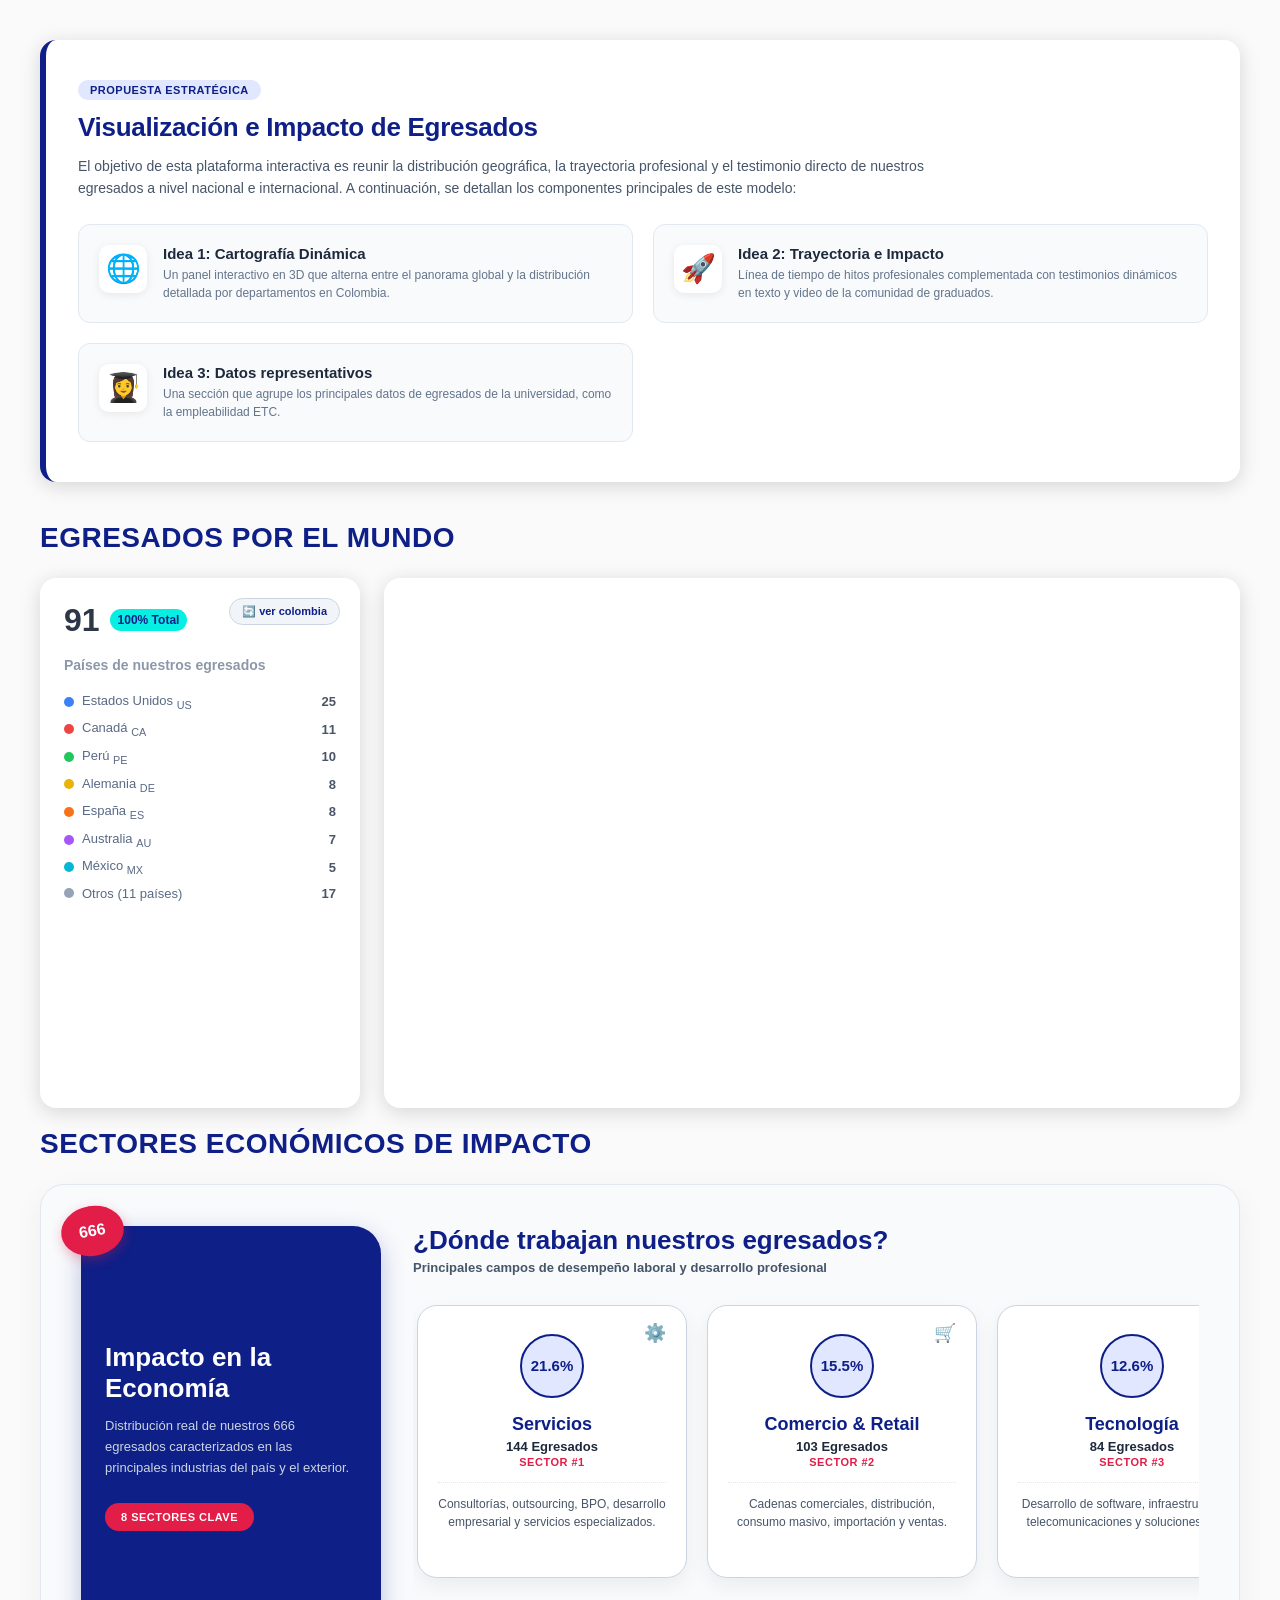
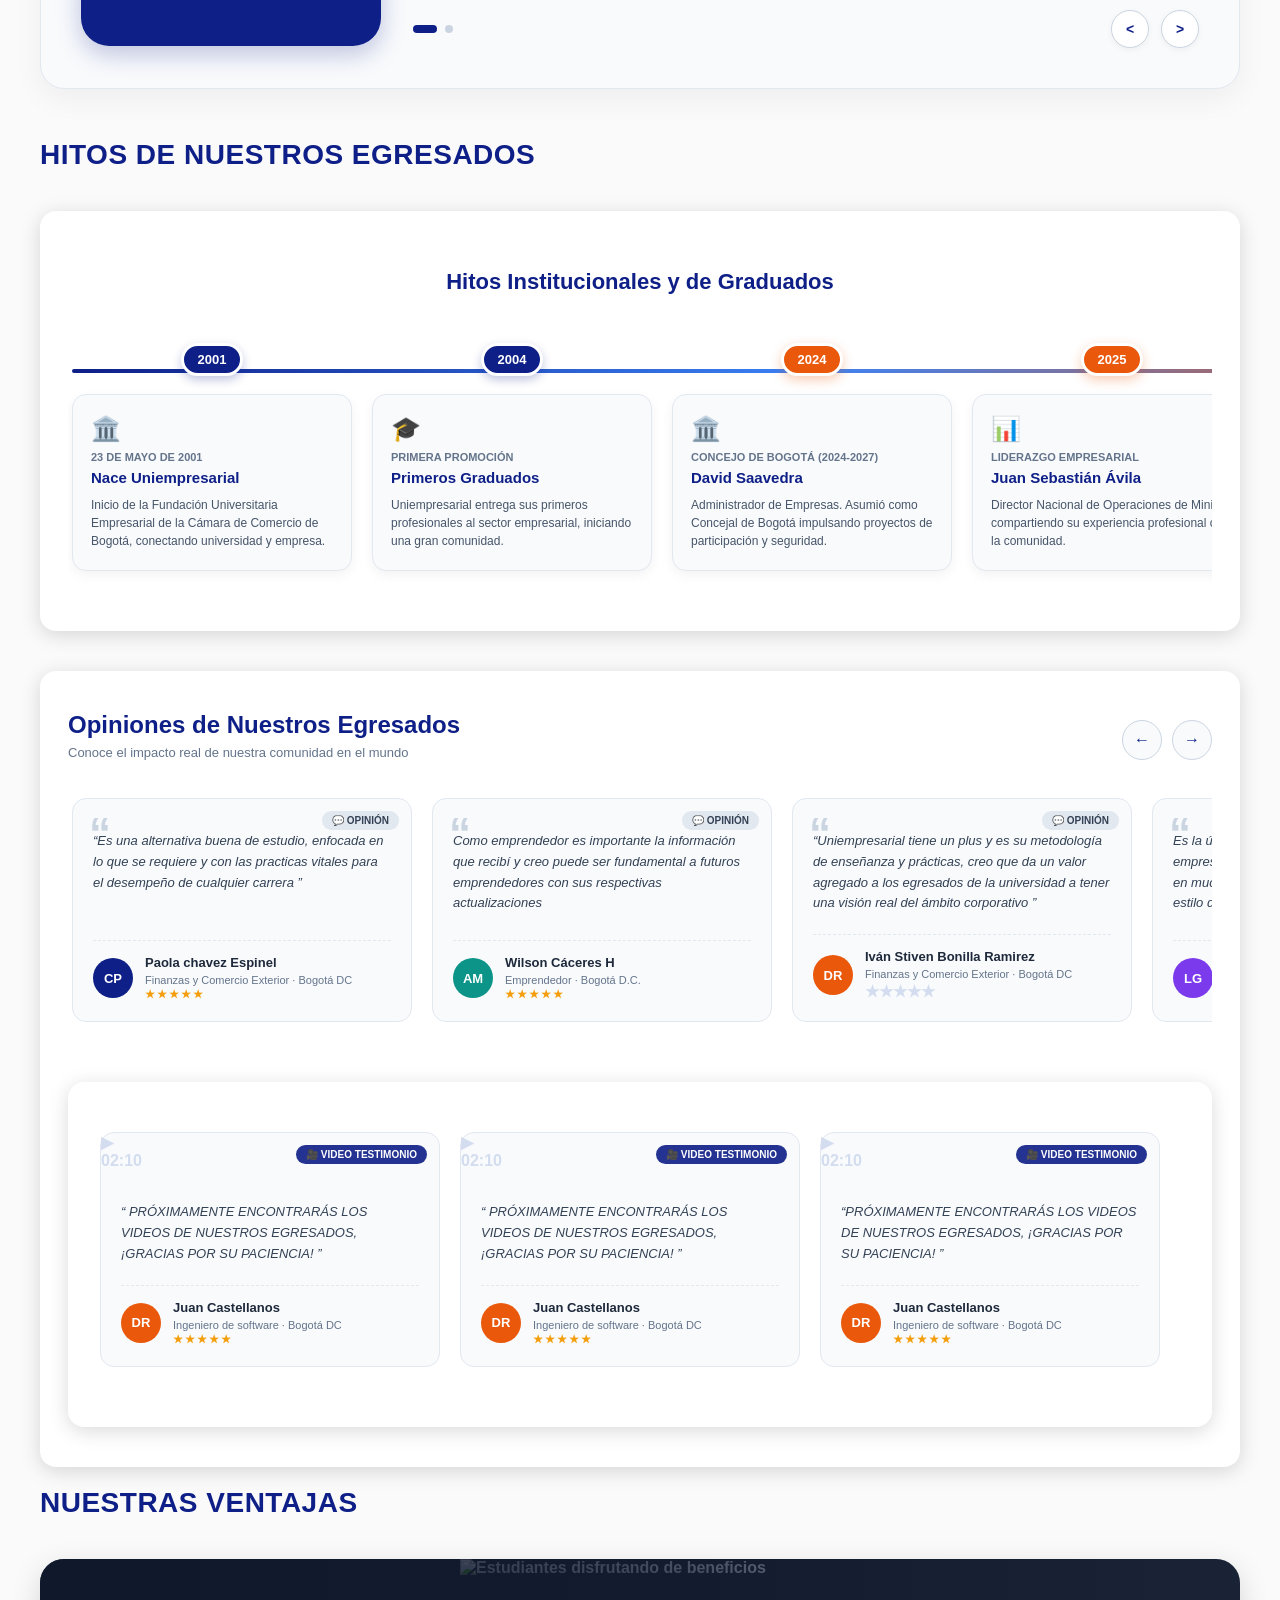
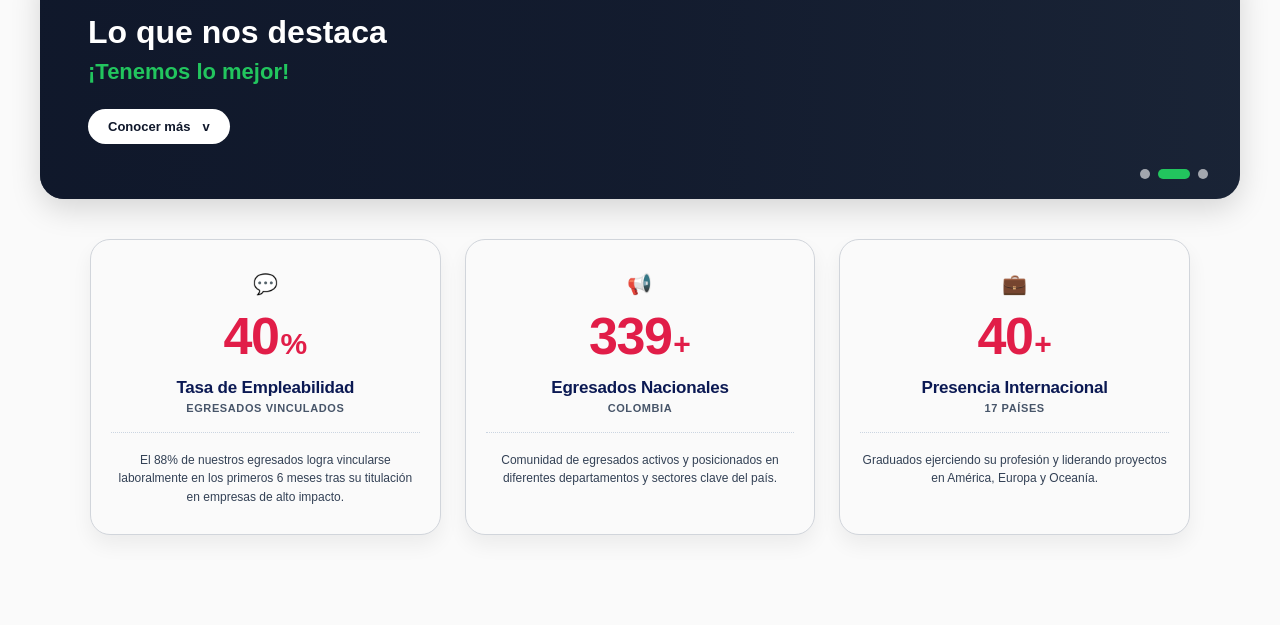
==== commit b99876d2: "Add files via upload" ====
--- a/index.html
+++ b/index.html
@@ -8,40 +8,39 @@
 </head>
 <body>
 
-  <!-- ================= SECCIÓN DE INTRODUCCIÓN ================= -->
-  <section class="intro-container">
-    <div class="intro-badge">Propuesta Estratégica</div>
-    <h1 class="intro-title">Visualización e Impacto de Egresados</h1>
-    <p class="intro-description">
+  <section class="contenedor-introduccion">
+    <div class="etiqueta-introduccion">Propuesta Estratégica</div>
+    <h1 class="titulo-introduccion">Visualización e Impacto de Egresados</h1>
+    <p class="descripcion-introduccion">
       El objetivo de esta plataforma interactiva es reunir la distribución geográfica, la trayectoria profesional y el testimonio directo de nuestros egresados a nivel nacional e internacional. A continuación, se detallan los componentes principales de este modelo:
     </p>
 
-    <div class="intro-cards-grid">
-      <div class="intro-card">
-        <div class="intro-card-icon">🌐</div>
-        <div class="intro-card-content">
-          <h3 class="intro-card-title">Idea 1: Cartografía Dinámica</h3>
-          <p class="intro-card-text">
-            Un dashboard interactivo en 3D que alterna entre el panorama global y la distribución detallada por departamentos en Colombia.
-          </p>
-        </div>
-      </div>
-
-      <div class="intro-card">
-        <div class="intro-card-icon">🚀</div>
-        <div class="intro-card-content">
-          <h3 class="intro-card-title">Idea 2: Trayectoria e Impacto</h3>
-          <p class="intro-card-text">
+    <div class="cuadricula-introduccion">
+      <div class="tarjeta-introduccion">
+        <div class="icono-tarjeta-introduccion">🌐</div>
+        <div class="contenido-tarjeta-introduccion">
+          <h3 class="titulo-tarjeta-introduccion">Idea 1: Cartografía Dinámica</h3>
+          <p class="texto-tarjeta-introduccion">
+            Un panel interactivo en 3D que alterna entre el panorama global y la distribución detallada por departamentos en Colombia.
+          </p>
+        </div>
+      </div>
+
+      <div class="tarjeta-introduccion">
+        <div class="icono-tarjeta-introduccion">🚀</div>
+        <div class="contenido-tarjeta-introduccion">
+          <h3 class="titulo-tarjeta-introduccion">Idea 2: Trayectoria e Impacto</h3>
+          <p class="texto-tarjeta-introduccion">
             Línea de tiempo de hitos profesionales complementada con testimonios dinámicos en texto y video de la comunidad de graduados.
           </p>
         </div>
       </div>
 
-      <div class="intro-card">
-        <div class="intro-card-icon">👩‍🎓</div>
-        <div class="intro-card-content">
-          <h3 class="intro-card-title">Idea 3: Datos representativos</h3>
-          <p class="intro-card-text">
+      <div class="tarjeta-introduccion">
+        <div class="icono-tarjeta-introduccion">👩‍🎓</div>
+        <div class="contenido-tarjeta-introduccion">
+          <h3 class="titulo-tarjeta-introduccion">Idea 3: Datos representativos</h3>
+          <p class="texto-tarjeta-introduccion">
             Una sección que agrupe los principales datos de egresados de la universidad, como la empleabilidad ETC.
           </p>
         </div>
@@ -49,193 +48,185 @@
     </div>
   </section>
 
-  <!-- TÍTULO DE LA SECCIÓN INTERACTIVA -->
-  <h2 class="main-title">EGRESADOS POR EL MUNDO</h2>
-
-  <!-- CONTENEDOR FLIP GLOBAL -->
-  <div class="dashboard-flip-wrapper">
-    <div class="dashboard-inner" id="dashboardInner">
+  <h2 class="titulo-principal">EGRESADOS POR EL MUNDO</h2>
+
+  <div class="envoltorio-giro-panel">
+    <div class="interior-panel" id="interiorPanel">
       
-      <!-- ================= VISTA FRONTAL: MUNDIAL ================= -->
-      <div class="dashboard-face dashboard-front">
+      <div class="cara-panel cara-frontal">
         
-        <!-- TARJETA FRONTAL -->
-        <div class="card-left">
-          <button class="flip-btn" id="flipToColombiaBtn" title="Ver Departamentos de Colombia">
+        <div class="tarjeta-izquierda">
+          <button class="boton-girar" id="botonVerColombia" title="Ver Departamentos de Colombia">
             🔄 ver colombia 
           </button>
           
-          <div class="metrics">
-            <span class="total-sales">91</span>
-            <span class="badge">100% Total</span>
+          <div class="metricas">
+            <span class="total-egresados">91</span>
+            <span class="insignia">100% Total</span>
           </div>
           
-          <p class="subtitle">Países de nuestros egresados</p>
-
-          <ul class="country-list">
-            <li class="country-item">
-              <div class="country-info">
-                <span class="dot usa"></span>
+          <p class="subtitulo">Países de nuestros egresados</p>
+
+          <ul class="lista-paises">
+            <li class="item-pais">
+              <div class="informacion-pais">
+                <span class="punto estados-unidos"></span>
                 <span>Estados Unidos <sub>US</sub></span>
               </div>
-              <span class="sales-count">25</span>
-            </li>
-            <li class="country-item">
-              <div class="country-info">
-                <span class="dot canada"></span>
+              <span class="conteo-egresados">25</span>
+            </li>
+            <li class="item-pais">
+              <div class="informacion-pais">
+                <span class="punto canada"></span>
                 <span>Canadá <sub>CA</sub></span>
               </div>
-              <span class="sales-count">11</span>
-            </li>
-            <li class="country-item">
-              <div class="country-info">
-                <span class="dot peru"></span>
+              <span class="conteo-egresados">11</span>
+            </li>
+            <li class="item-pais">
+              <div class="informacion-pais">
+                <span class="punto peru"></span>
                 <span>Perú <sub>PE</sub></span>
               </div>
-              <span class="sales-count">10</span>
-            </li>
-            <li class="country-item">
-              <div class="country-info">
-                <span class="dot alemania"></span>
+              <span class="conteo-egresados">10</span>
+            </li>
+            <li class="item-pais">
+              <div class="informacion-pais">
+                <span class="punto alemania"></span>
                 <span>Alemania <sub>DE</sub></span>
               </div>
-              <span class="sales-count">8</span>
-            </li>
-            <li class="country-item">
-              <div class="country-info">
-                <span class="dot espana"></span>
+              <span class="conteo-egresados">8</span>
+            </li>
+            <li class="item-pais">
+              <div class="informacion-pais">
+                <span class="punto espana"></span>
                 <span>España <sub>ES</sub></span>
               </div>
-              <span class="sales-count">8</span>
-            </li>
-            <li class="country-item">
-              <div class="country-info">
-                <span class="dot australia"></span>
+              <span class="conteo-egresados">8</span>
+            </li>
+            <li class="item-pais">
+              <div class="informacion-pais">
+                <span class="punto australia"></span>
                 <span>Australia <sub>AU</sub></span>
               </div>
-              <span class="sales-count">7</span>
-            </li>
-            <li class="country-item">
-              <div class="country-info">
-                <span class="dot mexico"></span>
+              <span class="conteo-egresados">7</span>
+            </li>
+            <li class="item-pais">
+              <div class="informacion-pais">
+                <span class="punto mexico"></span>
                 <span>México <sub>MX</sub></span>
               </div>
-              <span class="sales-count">5</span>
-            </li>
-            <li class="country-item">
-              <div class="country-info">
-                <span class="dot other"></span>
+              <span class="conteo-egresados">5</span>
+            </li>
+            <li class="item-pais">
+              <div class="informacion-pais">
+                <span class="punto otros"></span>
                 <span>Otros (11 países)</span>
               </div>
-              <span class="sales-count">17</span>
+              <span class="conteo-egresados">17</span>
             </li>
           </ul>
 
-          <div id="detailPanel" class="country-detail-panel">
-            <div class="detail-label">País Seleccionado</div>
-            <div id="detailCountryName" class="detail-country-name">-</div>
-            <div class="detail-label" style="margin-top: 8px;">Egresados Registrados</div>
-            <div id="detailStudentsCount" class="detail-students-count">0</div>
-          </div>
-        </div>
-
-        <!-- MAPA MUNDIAL DERECHA -->
-        <div class="map-right" id="mapRightWorld">
-          <div id="tooltipWorld" class="tooltip"></div>
-          <div class="ag-canvas" id="world-map-container"></div>
-        </div>
-
-      </div>
-
-      <!-- ================= VISTA TRASERA: COLOMBIA ================= -->
-      <div class="dashboard-face dashboard-back">
+          <div id="panelDetalleMundo" class="panel-detalle-pais">
+            <div class="etiqueta-detalle">País Seleccionado</div>
+            <div id="nombrePaisDetalle" class="nombre-detalle">-</div>
+            <div class="etiqueta-detalle" style="margin-top: 8px;">Egresados Registrados</div>
+            <div id="cantidadEgresadosMundo" class="numero-detalle">0</div>
+          </div>
+        </div>
+
+        <div class="mapa-derecha" id="mapaDerechaMundo">
+          <div id="cuadroFlotanteMundo" class="cuadro-flotante"></div>
+          <div class="lienzo-mapa" id="contenedorMapaMundo"></div>
+        </div>
+
+      </div>
+
+      <div class="cara-panel cara-trasera">
         
-        <!-- TARJETA TRASERA -->
-        <div class="card-left">
-          <button class="flip-btn" id="flipToWorldBtn" title="Ver Países del Mundo">
+        <div class="tarjeta-izquierda">
+          <button class="boton-girar" id="botonVerMundo" title="Ver Países del Mundo">
             🌐 Ver Mundial
           </button>
 
-          <h2 class="card-title">Egresados</h2>
+          <h2 class="titulo-tarjeta">Egresados</h2>
           
-          <div class="metrics">
-            <span class="total-sales">775</span>
-            <span class="badge col-badge">100% Colombia</span>
+          <div class="metricas">
+            <span class="total-egresados">775</span>
+            <span class="insignia insignia-colombia">100% Colombia</span>
           </div>
           
-          <p class="subtitle">Departamentos de Colombia</p>
-
-          <ul class="country-list">
-            <li class="country-item">
-              <div class="country-info">
-                <span class="dot bogota"></span>
+          <p class="subtitulo">Departamentos de Colombia</p>
+
+          <ul class="lista-paises">
+            <li class="item-pais">
+              <div class="informacion-pais">
+                <span class="punto bogota"></span>
                 <span>Bogotá D.C. <sub>DC</sub></span>
               </div>
-              <span class="sales-count">645</span>
-            </li>
-            <li class="country-item">
-              <div class="country-info">
-                <span class="dot cundinamarca"></span>
+              <span class="conteo-egresados">645</span>
+            </li>
+            <li class="item-pais">
+              <div class="informacion-pais">
+                <span class="punto cundinamarca"></span>
                 <span>Cundinamarca <sub>CUN</sub></span>
               </div>
-              <span class="sales-count">59</span>
-            </li>
-            <li class="country-item">
-              <div class="country-info">
-                <span class="dot antioquia"></span>
+              <span class="conteo-egresados">59</span>
+            </li>
+            <li class="item-pais">
+              <div class="informacion-pais">
+                <span class="punto antioquia"></span>
                 <span>Antioquia <sub>ANT</sub></span>
               </div>
-              <span class="sales-count">15</span>
-            </li>
-            <li class="country-item">
-              <div class="country-info">
-                <span class="dot meta"></span>
+              <span class="conteo-egresados">15</span>
+            </li>
+            <li class="item-pais">
+              <div class="informacion-pais">
+                <span class="punto meta"></span>
                 <span>Meta <sub>MET</sub></span>
               </div>
-              <span class="sales-count">6</span>
-            </li>
-            <li class="country-item">
-              <div class="country-info">
-                <span class="dot atlantico"></span>
+              <span class="conteo-egresados">6</span>
+            </li>
+            <li class="item-pais">
+              <div class="informacion-pais">
+                <span class="punto atlantico"></span>
                 <span>Atlántico <sub>ATL</sub></span>
               </div>
-              <span class="sales-count">5</span>
-            </li>
-            <li class="country-item">
-              <div class="country-info">
-                <span class="dot tolima"></span>
+              <span class="conteo-egresados">5</span>
+            </li>
+            <li class="item-pais">
+              <div class="informacion-pais">
+                <span class="punto tolima"></span>
                 <span>Tolima <sub>TOL</sub></span>
               </div>
-              <span class="sales-count">3</span>
-            </li>
-            <li class="country-item">
-              <div class="country-info">
-                <span class="dot otros-dept"></span>
+              <span class="conteo-egresados">3</span>
+            </li>
+            <li class="item-pais">
+              <div class="informacion-pais">
+                <span class="punto otros-departamentos"></span>
                 <span>Otros dptos</span>
               </div>
-              <span class="sales-count">9</span>
-            </li>
-            <li class="country-item">
-              <div class="country-info">
-                <span class="dot no-especifica"></span>
+              <span class="conteo-egresados">9</span>
+            </li>
+            <li class="item-pais">
+              <div class="informacion-pais">
+                <span class="punto no-especifica"></span>
                 <span>No especifica</span>
               </div>
-              <span class="sales-count">33</span>
+              <span class="conteo-egresados">33</span>
             </li>
           </ul>
 
-          <div id="detailPanelDept" class="country-detail-panel">
-            <div class="detail-label">Departamento</div>
-            <div id="detailDeptName" class="detail-country-name">-</div>
-            <div class="detail-label" style="margin-top: 8px;">Egresados Registrados</div>
-            <div id="detailDeptStudentsCount" class="detail-students-count">0</div>
-          </div>
-        </div>
-
-        <!-- MAPA COLOMBIA DERECHA -->
-        <div class="map-right" id="mapRightColombia">
-          <div id="tooltipColombia" class="tooltip"></div>
-          <div class="ag-canvas" id="colombia-map-container"></div>
+          <div id="panelDetalleColombia" class="panel-detalle-pais">
+            <div class="etiqueta-detalle">Departamento</div>
+            <div id="nombreDepartamentoDetalle" class="nombre-detalle">-</div>
+            <div class="etiqueta-detalle" style="margin-top: 8px;">Egresados Registrados</div>
+            <div id="cantidadEgresadosColombia" class="numero-detalle">0</div>
+          </div>
+        </div>
+
+        <div class="mapa-derecha" id="mapaDerechaColombia">
+          <div id="cuadroFlotanteColombia" class="cuadro-flotante"></div>
+          <div class="lienzo-mapa" id="contenedorMapaColombia"></div>
         </div>
 
       </div>
@@ -243,73 +234,223 @@
     </div>
   </div>
 
-  <!-- SECCIÓN INFOGRAFÍA DE HITOS DE EGRESADOS (5 HITOS) -->
-  <h2 class="main-title">HITOS DE NUESTROS EGRESADOS</h2>
-  <section class="timeline-container">
-    <h2 class="timeline-title">Hitos Institucionales y de Graduados</h2>
-    <div class="history-timeline-wrapper">
-      <div class="history-timeline-track">
-
-        <!-- HITO 1: 2001 -->
-        <div class="history-step">
-          <div class="step-badge-year">2001</div>
-          <div class="history-card">
-            <div class="card-node-icon">🏛️</div>
-            <h3 class="card-year-title">23 de mayo de 2001</h3>
-            <h4 class="card-event-name">Nace Uniempresarial</h4>
-            <p class="card-event-desc">
+  <h2 class="titulo-principal">SECTORES ECONÓMICOS DE IMPACTO</h2>
+
+  <section class="contenedor-sectores-destacados">
+    
+    <!-- COLUMNA IZQUIERDA: RESUMEN INSTITUCIONAL EN AZUL OSCURO -->
+    <div class="columna-resumen-sectores">
+      <div class="insignia-sello-sectores">666</div>
+      <div class="tarjeta-resumen-interna">
+        <h3 class="titulo-resumen-sectores">Impacto en la Economía</h3>
+        <p class="descripcion-resumen-sectores">
+          Distribución real de nuestros 666 egresados caracterizados en las principales industrias del país y el exterior.
+        </p>
+        <div class="badge-destacado-sectores">8 Sectores Clave</div>
+      </div>
+    </div>
+
+    <!-- COLUMNA DERECHA: CARRUSEL DE TARJETAS BLANCAS CON DETALLES ROJO Y AZUL -->
+    <div class="columna-contenido-sectores">
+      
+      <div class="cabecera-sectores-destacados">
+        <h2 class="titulo-seccion-sectores">¿Dónde trabajan nuestros egresados?</h2>
+        <p class="subtitulo-seccion-sectores">Principales campos de desempeño laboral y desarrollo profesional</p>
+      </div>
+
+      <!-- PISTA DEL CARRUSEL CON TARJETAS BLANCAS -->
+      <div class="pista-carrusel-destacados" id="pistaCarruselSectores">
+
+        <!-- SECTOR 1 -->
+        <div class="tarjeta-sector-institucional">
+          <div class="icono-flotante-superior">⚙️</div>
+          <div class="envoltorio-porcentaje-circulo">
+            <span class="porcentaje-texto">21.6%</span>
+          </div>
+          <h3 class="nombre-sector-institucional">Servicios</h3>
+          <span class="conteo-egresados-institucional">144 Egresados</span>
+          <span class="rango-sector-institucional">Sector #1</span>
+          <p class="descripcion-sector-institucional">
+            Consultorías, outsourcing, BPO, desarrollo empresarial y servicios especializados.
+          </p>
+        </div>
+
+        <!-- SECTOR 2 -->
+        <div class="tarjeta-sector-institucional">
+          <div class="icono-flotante-superior">🛒</div>
+          <div class="envoltorio-porcentaje-circulo">
+            <span class="porcentaje-texto">15.5%</span>
+          </div>
+          <h3 class="nombre-sector-institucional">Comercio & Retail</h3>
+          <span class="conteo-egresados-institucional">103 Egresados</span>
+          <span class="rango-sector-institucional">Sector #2</span>
+          <p class="descripcion-sector-institucional">
+            Cadenas comerciales, distribución, consumo masivo, importación y ventas.
+          </p>
+        </div>
+
+        <!-- SECTOR 3 -->
+        <div class="tarjeta-sector-institucional">
+          <div class="icono-flotante-superior">💻</div>
+          <div class="envoltorio-porcentaje-circulo">
+            <span class="porcentaje-texto">12.6%</span>
+          </div>
+          <h3 class="nombre-sector-institucional">Tecnología</h3>
+          <span class="conteo-egresados-institucional">84 Egresados</span>
+          <span class="rango-sector-institucional">Sector #3</span>
+          <p class="descripcion-sector-institucional">
+            Desarrollo de software, infraestructura TI, telecomunicaciones y soluciones SaaS.
+          </p>
+        </div>
+
+        <!-- SECTOR 4 -->
+        <div class="tarjeta-sector-institucional">
+          <div class="icono-flotante-superior">🏦</div>
+          <div class="envoltorio-porcentaje-circulo">
+            <span class="porcentaje-texto">8.9%</span>
+          </div>
+          <h3 class="nombre-sector-institucional">Finanzas & Banca</h3>
+          <span class="conteo-egresados-institucional">59 Egresados</span>
+          <span class="rango-sector-institucional">Sector #4</span>
+          <p class="descripcion-sector-institucional">
+            Bancos, aseguradoras, Fintech, cooperativas y gestión financiera corporativa.
+          </p>
+        </div>
+
+        <!-- SECTOR 5 -->
+        <div class="tarjeta-sector-institucional">
+          <div class="icono-flotante-superior">🏭</div>
+          <div class="envoltorio-porcentaje-circulo">
+            <span class="porcentaje-texto">7.4%</span>
+          </div>
+          <h3 class="nombre-sector-institucional">Industria</h3>
+          <span class="conteo-egresados-institucional">49 Egresados</span>
+          <span class="rango-sector-institucional">Sector #5</span>
+          <p class="descripcion-sector-institucional">
+            Manufactura, producción textil, automotriz e ingeniería industrial aplicada.
+          </p>
+        </div>
+
+        <!-- SECTOR 6 -->
+        <div class="tarjeta-sector-institucional">
+          <div class="icono-flotante-superior">🏛️</div>
+          <div class="envoltorio-porcentaje-circulo">
+            <span class="porcentaje-texto">6.8%</span>
+          </div>
+          <h3 class="nombre-sector-institucional">Gobierno</h3>
+          <span class="conteo-egresados-institucional">45 Egresados</span>
+          <span class="rango-sector-institucional">Sector #6</span>
+          <p class="descripcion-sector-institucional">
+            Entidades públicas, organismos gubernamentales y gestión de proyectos sociales.
+          </p>
+        </div>
+
+        <!-- SECTOR 7 -->
+        <div class="tarjeta-sector-institucional">
+          <div class="icono-flotante-superior">🎓</div>
+          <div class="envoltorio-porcentaje-circulo">
+            <span class="porcentaje-texto">6.5%</span>
+          </div>
+          <h3 class="nombre-sector-institucional">Educación</h3>
+          <span class="conteo-egresados-institucional">43 Egresados</span>
+          <span class="rango-sector-institucional">Sector #7</span>
+          <p class="descripcion-sector-institucional">
+            Docencia, gestión académica, investigación y proyectos educativos.
+          </p>
+        </div>
+
+        <!-- SECTOR 8 -->
+        <div class="tarjeta-sector-institucional tarjeta-roja-destacada">
+          <div class="icono-flotante-superior">🌐</div>
+          <div class="envoltorio-porcentaje-circulo circulo-rojo">
+            <span class="porcentaje-texto">20.7%</span>
+          </div>
+          <h3 class="nombre-sector-institucional">Otros Sectores</h3>
+          <span class="conteo-egresados-institucional">139 Egresados</span>
+          <span class="rango-sector-institucional">Sector #8</span>
+          <p class="descripcion-sector-institucional">
+            Salud, agroindustria, construcción, transporte, logística y cooperación.
+          </p>
+        </div>
+
+      </div>
+
+      <!-- NAVEGACIÓN CON FLECHAS Y INDICADORES -->
+      <div class="pie-navegacion-sectores">
+        <div class="indicadores-puntos">
+          <span class="punto-indicador activo"></span>
+          <span class="punto-indicador"></span>
+        </div>
+        <div class="botones-flechas-carrusel">
+          <button class="boton-flecha" id="botonAnteriorSectores" title="Anterior">&lt;</button>
+          <button class="boton-flecha" id="botonSiguienteSectores" title="Siguiente">&gt;</button>
+        </div>
+      </div>
+
+    </div>
+
+  </section>
+  <h2 class="titulo-principal">HITOS DE NUESTROS EGRESADOS</h2>
+  <section class="contenedor-linea-tiempo">
+    <h2 class="titulo-linea-tiempo">Hitos Institucionales y de Graduados</h2>
+    <div class="envoltorio-linea-tiempo">
+      <div class="pista-linea-tiempo">
+
+        <div class="paso-hito">
+          <div class="etiqueta-año">2001</div>
+          <div class="tarjeta-hito">
+            <div class="icono-hito">🏛️</div>
+            <h3 class="subtitulo-hito">23 de mayo de 2001</h3>
+            <h4 class="nombre-evento-hito">Nace Uniempresarial</h4>
+            <p class="descripcion-hito">
               Inicio de la Fundación Universitaria Empresarial de la Cámara de Comercio de Bogotá, conectando universidad y empresa.
             </p>
           </div>
         </div>
 
-        <!-- HITO 2: 2004 -->
-        <div class="history-step">
-          <div class="step-badge-year">2004</div>
-          <div class="history-card">
-            <div class="card-node-icon">🎓</div>
-            <h3 class="card-year-title">Primera Promoción</h3>
-            <h4 class="card-event-name">Primeros Graduados</h4>
-            <p class="card-event-desc">
+        <div class="paso-hito">
+          <div class="etiqueta-año">2004</div>
+          <div class="tarjeta-hito">
+            <div class="icono-hito">🎓</div>
+            <h3 class="subtitulo-hito">Primera Promoción</h3>
+            <h4 class="nombre-evento-hito">Primeros Graduados</h4>
+            <p class="descripcion-hito">
               Uniempresarial entrega sus primeros profesionales al sector empresarial, iniciando una gran comunidad.
             </p>
           </div>
         </div>
 
-        <!-- HITO 3: 2024 -->
-        <div class="history-step highlight-step">
-          <div class="step-badge-year year-highlight">2024</div>
-          <div class="history-card">
-            <div class="card-node-icon">🏛️</div>
-            <h3 class="card-year-title">Concejo de Bogotá (2024-2027)</h3>
-            <h4 class="card-event-name">David Saavedra</h4>
-            <p class="card-event-desc">
+        <div class="paso-hito paso-destacado">
+          <div class="etiqueta-año año-destacado">2024</div>
+          <div class="tarjeta-hito">
+            <div class="icono-hito">🏛️</div>
+            <h3 class="subtitulo-hito">Concejo de Bogotá (2024-2027)</h3>
+            <h4 class="nombre-evento-hito">David Saavedra</h4>
+            <p class="descripcion-hito">
               Administrador de Empresas. Asumió como Concejal de Bogotá impulsando proyectos de participación y seguridad.
             </p>
           </div>
         </div>
 
-        <!-- HITO 4: 2025 -->
-        <div class="history-step highlight-step">
-          <div class="step-badge-year year-highlight">2025</div>
-          <div class="history-card">
-            <div class="card-node-icon">📊</div>
-            <h3 class="card-year-title">Liderazgo Empresarial</h3>
-            <h4 class="card-event-name">Juan Sebastián Ávila</h4>
-            <p class="card-event-desc">
+        <div class="paso-hito paso-destacado">
+          <div class="etiqueta-año año-destacado">2025</div>
+          <div class="tarjeta-hito">
+            <div class="icono-hito">📊</div>
+            <h3 class="subtitulo-hito">Liderazgo Empresarial</h3>
+            <h4 class="nombre-evento-hito">Juan Sebastián Ávila</h4>
+            <p class="descripcion-hito">
               Director Nacional de Operaciones de Miniso, compartiendo su experiencia profesional con la comunidad.
             </p>
           </div>
         </div>
 
-        <!-- HITO 5: 2026 -->
-        <div class="history-step highlight-step">
-          <div class="step-badge-year year-gold">2026</div>
-          <div class="history-card">
-            <div class="card-node-icon">⭐</div>
-            <h3 class="card-year-title">Estrategia & Reconocimiento</h3>
-            <h4 class="card-event-name">ROMPELA & Juan Pablo Rojas</h4>
-            <p class="card-event-desc">
+        <div class="paso-hito paso-destacado">
+          <div class="etiqueta-año año-dorado">2026</div>
+          <div class="tarjeta-hito">
+            <div class="icono-hito">⭐</div>
+            <h3 class="subtitulo-hito">Estrategia & Reconocimiento</h3>
+            <h4 class="nombre-evento-hito">ROMPELA & Juan Pablo Rojas</h4>
+            <p class="descripcion-hito">
               Lanzamiento estrategia ROMPELA y reconocimiento a Juan Pablo Rojas León en Inteligencia Artificial (25 años).
             </p>
           </div>
@@ -319,169 +460,164 @@
     </div>
   </section>
 
-  <!-- SECCIÓN DE OPINIONES Y VIDEO TESTIMONIOS (CARRUSEL DINÁMICO) -->
-  <section class="testimonials-container">
-    <div class="testimonials-header">
+  <section class="contenedor-testimonios">
+    <div class="cabecera-testimonios">
       <div>
-        <h2 class="testimonials-title">Opiniones de Nuestros Egresados</h2>
-        <p class="testimonials-subtitle">Conoce el impacto real de nuestra comunidad en el mundo</p>
-      </div>
-      <div class="carousel-controls">
-        <button class="control-btn" id="prevBtn" title="Anterior">←</button>
-        <button class="control-btn" id="nextBtn" title="Siguiente">→</button>
-      </div>
-    </div>
-
-    <div class="carousel-track-container">
-      <div class="carousel-track" id="carouselTrack">
-
-        <!-- TARJETA 1 -->
-        <div class="testimonial-card">
-          <div class="card-type-badge badge-text">💬 Opinión</div>
-          <div class="quote-icon">“</div>
-          <div class="card-body">
-            <p class="testimonial-text">
+        <h2 class="titulo-testimonios">Opiniones de Nuestros Egresados</h2>
+        <p class="subtitulo-testimonios">Conoce el impacto real de nuestra comunidad en el mundo</p>
+      </div>
+      <div class="controles-carrusel">
+        <button class="boton-control" id="botonAnterior" title="Anterior">←</button>
+        <button class="boton-control" id="botonSiguiente" title="Siguiente">→</button>
+      </div>
+    </div>
+
+    <div class="contenedor-pista-carrusel">
+      <div class="pista-carrusel" id="pistaCarruselTexto">
+
+        <div class="tarjeta-testimonio">
+          <div class="insignia-tipo-tarjeta insignia-texto">💬 Opinión</div>
+          <div class="icono-comillas">“</div>
+          <div class="cuerpo-tarjeta">
+            <p class="texto-testimonio">
               “Es una alternativa buena de estudio, enfocada en lo que se requiere y con las practicas vitales para el desempeño de cualquier carrera ”
             </p>
-            <div class="testimonial-author">
-              <div class="author-avatar avatar-blue">CP</div>
-              <div class="author-info">
-                <h4 class="author-name">Paola chavez Espinel</h4>
-                <span class="author-role">Finanzas y Comercio Exterior · Bogotá DC</span>
+            <div class="autor-testimonio">
+              <div class="avatar-autor avatar-azul">CP</div>
+              <div class="informacion-autor">
+                <h4 class="nombre-autor">Paola chavez Espinel</h4>
+                <span class="cargo-autor">Finanzas y Comercio Exterior · Bogotá DC</span>
+                <div class="estrellas">★★★★★</div>
+              </div>
+            </div>
+          </div>
+        </div>
+
+        <div class="tarjeta-testimonio">
+          <div class="insignia-tipo-tarjeta insignia-texto">💬 Opinión</div>
+          <div class="icono-comillas">“</div>
+          <div class="cuerpo-tarjeta">
+            <p class="texto-testimonio">
+              Como emprendedor es importante la información que recibí y creo puede ser fundamental a futuros emprendedores con sus respectivas actualizaciones 
+            </p>
+            <div class="autor-testimonio">
+              <div class="avatar-autor avatar-verde">AM</div>
+              <div class="informacion-autor">
+                <h4 class="nombre-autor">Wilson Cáceres H</h4>
+                <span class="cargo-autor">Emprendedor · Bogotá D.C.</span>
+                <div class="estrellas">★★★★★</div>
+              </div>
+            </div>
+          </div>
+        </div>
+
+        <div class="tarjeta-testimonio">
+          <div class="insignia-tipo-tarjeta insignia-texto">💬 Opinión</div>
+          <div class="icono-comillas">“</div>
+          <div class="cuerpo-tarjeta">
+            <p class="texto-testimonio">
+              “Uniempresarial tiene un plus y es su metodología de enseñanza y prácticas, creo que da un valor agregado a los egresados de la universidad a tener una visión real del ámbito corporativo ”
+            </p>
+            <div class="autor-testimonio">
+              <div class="avatar-autor avatar-naranja">DR</div>
+              <div class="informacion-autor">
+                <h4 class="nombre-autor">Iván Stiven Bonilla Ramirez</h4>
+                <span class="cargo-autor">Finanzas y Comercio Exterior · Bogotá DC</span>
                 <div class="stars">★★★★★</div>
               </div>
             </div>
           </div>
         </div>
 
-        <!-- TARJETA 2 -->
-        <div class="testimonial-card">
-          <div class="card-type-badge badge-text">💬 Opinión</div>
-          <div class="quote-icon">“</div>
-          <div class="card-body">
-            <p class="testimonial-text">
-              Como emprendedor es importante la información que recibí y creo puede ser fundamental a futuros emprendedores con sus respectivas actualizaciones 
-            </p>
-            <div class="testimonial-author">
-              <div class="author-avatar avatar-teal">AM</div>
-              <div class="author-info">
-                <h4 class="author-name">Wilson Cáceres H</h4>
-                <span class="author-role">Emprendedor · Bogotá D.C.</span>
-                <div class="stars">★★★★★</div>
-              </div>
-            </div>
-          </div>
-        </div>
-
-        <!-- TARJETA 3 -->
-        <div class="testimonial-card">
-          <div class="card-type-badge badge-text">💬 Opinión</div>
-          <div class="quote-icon">“</div>
-          <div class="card-body">
-            <p class="testimonial-text">
-              “Uniempresarial tiene un plus y es su metodología de enseñanza y prácticas, creo que da un valor agregado a los egresados de la universidad a tener una visión real del ámbito corporativo ”
-            </p>
-            <div class="testimonial-author">
-              <div class="author-avatar avatar-orange">DR</div>
-              <div class="author-info">
-                <h4 class="author-name">Iván Stiven Bonilla Ramirez</h4>
-                <span class="author-role">Finanzas y Comercio Exterior · Bogotá DC</span>
-                <div class="stars">★★★★★</div>
-              </div>
-            </div>
-          </div>
-        </div>
-
-        <!-- TARJETA 4 -->
-        <div class="testimonial-card">
-          <div class="card-type-badge badge-text">💬 Opinión</div>
-          <div class="quote-icon">“</div>
-          <div class="card-body">
-            <p class="testimonial-text">
+        <div class="tarjeta-testimonio">
+          <div class="insignia-tipo-tarjeta insignia-texto">💬 Opinión</div>
+          <div class="icono-comillas">“</div>
+          <div class="cuerpo-tarjeta">
+            <p class="texto-testimonio">
              Es la única universidad que ofrece prácticas empresariales continuas y de valor. He estudiado en muchas universidades y ninguna ofrece este estilo de educación.
             </p>
-            <div class="testimonial-author">
-              <div class="author-avatar avatar-purple">LG</div>
-              <div class="author-info">
-                <h4 class="author-name">Luz katerina gomez parra</h4>
-                <span class="author-role">Asistente administrativa · Australia</span>
-                <div class="stars">★★★★★</div>
-              </div>
-            </div>
-          </div>
-        </div>
-
-      </div>
-    </div>
-
-    <div class="videosEgresados">
-      <div class="carousel-track-container">
-        <div class="carousel-track" id="carouselTrackVideos">
-
-          <div class="testimonial-card video-card" onclick="openVideoModal('https://www.youtube.com/embed/dQw4w9WgXcQ', 'Juan Castellanos - Testimonio')">
-            <div class="card-type-badge badge-video">🎥 Video Testimonio</div>
-            <div class="video-thumbnail bg-2">
-              <div class="play-overlay">
-                <div class="play-icon">▶</div>
-              </div>
-              <span class="video-duration">02:10</span>
-            </div>
-            <div class="card-body">
-              <p class="testimonial-text">
+            <div class="autor-testimonio">
+              <div class="avatar-autor avatar-morado">LG</div>
+              <div class="informacion-autor">
+                <h4 class="nombre-autor">Luz katerina gomez parra</h4>
+                <span class="cargo-autor">Asistente administrativa · Australia</span>
+                <div class="estrellas">★★★★★</div>
+              </div>
+            </div>
+          </div>
+        </div>
+
+      </div>
+    </div>
+
+    <div class="seccion-videos-egresados">
+      <div class="contenedor-pista-carrusel">
+        <div class="pista-carrusel" id="pistaCarruselVideos">
+
+          <div class="tarjeta-testimonio tarjeta-video" onclick="abrirModalVideo('https://www.youtube.com/embed/dQw4w9WgXcQ', 'Juan Castellanos - Testimonio')">
+            <div class="insignia-tipo-tarjeta insignia-video">🎥 Video Testimonio</div>
+            <div class="miniatura-video fondo-video">
+              <div class="superposicion-reproducir">
+                <div class="icono-reproducir">▶</div>
+              </div>
+              <span class="duracion-video">02:10</span>
+            </div>
+            <div class="cuerpo-tarjeta">
+              <p class="texto-testimonio">
                 “ PRÓXIMAMENTE ENCONTRARÁS LOS VIDEOS DE NUESTROS EGRESADOS, ¡GRACIAS POR SU PACIENCIA! ”
               </p>
-              <div class="testimonial-author">
-                <div class="author-avatar avatar-orange">DR</div>
-                <div class="author-info">
-                  <h4 class="author-name">Juan Castellanos</h4>
-                  <span class="author-role">Ingeniero de software · Bogotá DC</span>
-                  <div class="stars">★★★★★</div>
+              <div class="autor-testimonio">
+                <div class="avatar-autor avatar-naranja">DR</div>
+                <div class="informacion-autor">
+                  <h4 class="nombre-autor">Juan Castellanos</h4>
+                  <span class="cargo-autor">Ingeniero de software · Bogotá DC</span>
+                  <div class="estrellas">★★★★★</div>
                 </div>
               </div>
             </div>
           </div>
 
-          <div class="testimonial-card video-card" onclick="openVideoModal('https://www.youtube.com/embed/dQw4w9WgXcQ', 'Juan Castellanos - Testimonio')">
-            <div class="card-type-badge badge-video">🎥 Video Testimonio</div>
-            <div class="video-thumbnail bg-2">
-              <div class="play-overlay">
-                <div class="play-icon">▶</div>
-              </div>
-              <span class="video-duration">02:10</span>
-            </div>
-            <div class="card-body">
-              <p class="testimonial-text">
+          <div class="tarjeta-testimonio tarjeta-video" onclick="abrirModalVideo('https://www.youtube.com/embed/dQw4w9WgXcQ', 'Juan Castellanos - Testimonio')">
+            <div class="insignia-tipo-tarjeta insignia-video">🎥 Video Testimonio</div>
+            <div class="miniatura-video fondo-video">
+              <div class="superposicion-reproducir">
+                <div class="icono-reproducir">▶</div>
+              </div>
+              <span class="duracion-video">02:10</span>
+            </div>
+            <div class="cuerpo-tarjeta">
+              <p class="texto-testimonio">
                 “ PRÓXIMAMENTE ENCONTRARÁS LOS VIDEOS DE NUESTROS EGRESADOS, ¡GRACIAS POR SU PACIENCIA! ”
               </p>
-              <div class="testimonial-author">
-                <div class="author-avatar avatar-orange">DR</div>
-                <div class="author-info">
-                  <h4 class="author-name">Juan Castellanos</h4>
-                  <span class="author-role">Ingeniero de software · Bogotá DC</span>
-                  <div class="stars">★★★★★</div>
+              <div class="autor-testimonio">
+                <div class="avatar-autor avatar-naranja">DR</div>
+                <div class="informacion-autor">
+                  <h4 class="nombre-autor">Juan Castellanos</h4>
+                  <span class="cargo-autor">Ingeniero de software · Bogotá DC</span>
+                  <div class="estrellas">★★★★★</div>
                 </div>
               </div>
             </div>
           </div>
 
-          <div class="testimonial-card video-card" onclick="openVideoModal('https://www.youtube.com/embed/dQw4w9WgXcQ', 'Juan Castellanos - Testimonio')">
-            <div class="card-type-badge badge-video">🎥 Video Testimonio</div>
-            <div class="video-thumbnail bg-2">
-              <div class="play-overlay">
-                <div class="play-icon">▶</div>
-              </div>
-              <span class="video-duration">02:10</span>
-            </div>
-            <div class="card-body">
-              <p class="testimonial-text">
+          <div class="tarjeta-testimonio tarjeta-video" onclick="abrirModalVideo('https://www.youtube.com/embed/dQw4w9WgXcQ', 'Juan Castellanos - Testimonio')">
+            <div class="insignia-tipo-tarjeta insignia-video">🎥 Video Testimonio</div>
+            <div class="miniatura-video fondo-video">
+              <div class="superposicion-reproducir">
+                <div class="icono-reproducir">▶</div>
+              </div>
+              <span class="duracion-video">02:10</span>
+            </div>
+            <div class="cuerpo-tarjeta">
+              <p class="texto-testimonio">
                 “PRÓXIMAMENTE ENCONTRARÁS LOS VIDEOS DE NUESTROS EGRESADOS, ¡GRACIAS POR SU PACIENCIA! ”
               </p>
-              <div class="testimonial-author">
-                <div class="author-avatar avatar-orange">DR</div>
-                <div class="author-info">
-                  <h4 class="author-name">Juan Castellanos</h4>
-                  <span class="author-role">Ingeniero de software · Bogotá DC</span>
-                  <div class="stars">★★★★★</div>
+              <div class="autor-testimonio">
+                <div class="avatar-autor avatar-naranja">DR</div>
+                <div class="informacion-autor">
+                  <h4 class="nombre-autor">Juan Castellanos</h4>
+                  <span class="cargo-autor">Ingeniero de software · Bogotá DC</span>
+                  <div class="estrellas">★★★★★</div>
                 </div>
               </div>
             </div>
@@ -492,81 +628,75 @@
     </div>
   </section>
 
-  <!-- MODAL FLOTANTE PARA REPRODUCIR VIDEO -->
-  <div id="videoModal" class="video-modal" onclick="closeVideoModal(event)">
-    <div class="modal-content">
-      <span class="close-modal" onclick="closeVideoModal(null)">&times;</span>
-      <h3 id="modalTitle" class="modal-video-title">Video Testimonio</h3>
-      <div class="iframe-container">
-        <iframe id="videoIframe" src="" frameborder="0" allow="accelerometer; autoplay; clipboard-write; encrypted-media; gyroscope; picture-in-picture" allowfullscreen></iframe>
+  <div id="modalVideo" class="modal-video" onclick="cerrarModalVideo(event)">
+    <div class="contenido-modal">
+      <span class="cerrar-modal" onclick="cerrarModalVideo(null)">&times;</span>
+      <h3 id="tituloModal" class="titulo-modal-video">Video Testimonio</h3>
+      <div class="contenedor-reproductor">
+        <iframe id="reproductorVideo" src="" frameborder="0" allow="accelerometer; autoplay; clipboard-write; encrypted-media; gyroscope; picture-in-picture" allowfullscreen></iframe>
       </div>
     </div>
   </div>
 
-  <h2 class="main-title">NUESTRAS VENTAJAS</h2>
-
-  <!-- BANNER PROMOCIONAL DE BENEFICIOS -->
-  <section class="banner-container">
-    <div class="banner-card">
-      <div class="banner-overlay"></div>
-      <div class="banner-content">
-        <h2 class="banner-title">Lo que nos destaca</h2>
-        <p class="banner-highlight">¡Tenemos lo mejor!</p>
-        <a href="#datos" class="banner-btn">
+  <h2 class="titulo-principal">NUESTRAS VENTAJAS</h2>
+
+  <section class="contenedor-banner">
+    <div class="tarjeta-banner">
+      <div class="capa-banner"></div>
+      <div class="contenido-banner">
+        <h2 class="titulo-banner">Lo que nos destaca</h2>
+        <p class="destacado-banner">¡Tenemos lo mejor!</p>
+        <a href="#datos" class="boton-banner">
           <span>Conocer más</span>
-          <span class="btn-icon">v</span>
+          <span class="icono-boton">v</span>
         </a>
       </div>
-      <div class="banner-image-wrapper">
-        <img src="https://uniempresarial.edu.co/wp-content/uploads/2024/06/generative-ai-graduation-ceremony-scaled_11zon-1024x574.jpg" alt="Estudiantes disfrutando de beneficios" class="banner-img">
-      </div>
-      <div class="banner-dots">
-        <span class="dot-item"></span>
-        <span class="dot-item active"></span>
-        <span class="dot-item"></span>
+      <div class="envoltorio-imagen-banner">
+        <img src="https://uniempresarial.edu.co/wp-content/uploads/2024/06/generative-ai-graduation-ceremony-scaled_11zon-1024x574.jpg" alt="Estudiantes disfrutando de beneficios" class="imagen-banner">
+      </div>
+      <div class="puntos-banner">
+        <span class="punto-item"></span>
+        <span class="punto-item activo"></span>
+        <span class="punto-item"></span>
       </div>
     </div>
   </section>
 
-  <!-- SECCIÓN DE MÉTRICAS Y DATOS DE EMPLEABILIDAD (3 TARJETAS BLANCAS CON ROJO) -->
-  <section class="stats-cards-container" id="datos">
-    <div class="stats-cards-grid">
-
-      <!-- TARJETA 1 -->
-      <div class="stat-card">
-        <div class="stat-card-icon">💬</div>
-        <div class="stat-number-wrapper">
-          <span class="counter-number" data-target="88">0</span><span class="counter-unit">%</span>
-        </div>
-        <h3 class="stat-author-name">Tasa de Empleabilidad</h3>
-        <span class="stat-location">Egresados Vinculados</span>
-        <p class="stat-description">
+  <section class="contenedor-tarjetas-ventajas" id="datos">
+    <div class="cuadricula-ventajas">
+
+      <div class="tarjeta-ventaja">
+        <div class="icono-tarjeta-ventaja">💬</div>
+        <div class="envoltorio-numero-contador">
+          <span class="numero-contador" data-objetivo="88">0</span><span class="unidad-contador">%</span>
+        </div>
+        <h3 class="titulo-tarjeta-ventaja">Tasa de Empleabilidad</h3>
+        <span class="subtitulo-ventaja">Egresados Vinculados</span>
+        <p class="descripcion-ventaja">
           El 88% de nuestros egresados logra vincularse laboralmente en los primeros 6 meses tras su titulación en empresas de alto impacto.
         </p>
       </div>
 
-      <!-- TARJETA 2 -->
-      <div class="stat-card">
-        <div class="stat-card-icon">📢</div>
-        <div class="stat-number-wrapper">
-          <span class="counter-number" data-target="775">0</span><span class="counter-unit">+</span>
-        </div>
-        <h3 class="stat-author-name">Egresados Nacionales</h3>
-        <span class="stat-location">Colombia</span>
-        <p class="stat-description">
+      <div class="tarjeta-ventaja">
+        <div class="icono-tarjeta-ventaja">📢</div>
+        <div class="envoltorio-numero-contador">
+          <span class="numero-contador" data-objetivo="775">0</span><span class="unidad-contador">+</span>
+        </div>
+        <h3 class="titulo-tarjeta-ventaja">Egresados Nacionales</h3>
+        <span class="subtitulo-ventaja">Colombia</span>
+        <p class="descripcion-ventaja">
           Comunidad de egresados activos y posicionados en diferentes departamentos y sectores clave del país.
         </p>
       </div>
 
-      <!-- TARJETA 3 -->
-      <div class="stat-card">
-        <div class="stat-card-icon">💼</div>
-        <div class="stat-number-wrapper">
-          <span class="counter-number" data-target="91">0</span><span class="counter-unit">+</span>
-        </div>
-        <h3 class="stat-author-name">Presencia Internacional</h3>
-        <span class="stat-location">17 Países</span>
-        <p class="stat-description">
+      <div class="tarjeta-ventaja">
+        <div class="icono-tarjeta-ventaja">💼</div>
+        <div class="envoltorio-numero-contador">
+          <span class="numero-contador" data-objetivo="91">0</span><span class="unidad-contador">+</span>
+        </div>
+        <h3 class="titulo-tarjeta-ventaja">Presencia Internacional</h3>
+        <span class="subtitulo-ventaja">17 Países</span>
+        <p class="descripcion-ventaja">
           Graduados ejerciendo su profesión y liderando proyectos en América, Europa y Oceanía.
         </p>
       </div>
@@ -574,238 +704,9 @@
     </div>
   </section>
 
-  <!-- SCRIPT PARA ANIMACIÓN DE CONTEO PROGRESIVO -->
-  <script>
-    document.addEventListener("DOMContentLoaded", () => {
-      const counters = document.querySelectorAll('.counter-number');
-
-      const animateCounter = (counter) => {
-        const target = +counter.getAttribute('data-target');
-        const duration = 1800;
-        const frameDuration = 1000 / 60;
-        const totalFrames = Math.round(duration / frameDuration);
-        let frame = 0;
-
-        const countUp = setInterval(() => {
-          frame++;
-          const progress = frame / totalFrames;
-          const currentCount = Math.round(target * (1 - Math.pow(1 - progress, 2)));
-
-          counter.innerText = currentCount.toLocaleString();
-
-          if (frame === totalFrames) {
-            counter.innerText = target.toLocaleString();
-            clearInterval(countUp);
-          }
-        }, frameDuration);
-      };
-
-      const observer = new IntersectionObserver((entries, observer) => {
-        entries.forEach(entry => {
-          if (entry.isIntersecting) {
-            const counter = entry.target.querySelector('.counter-number');
-            if (counter && !counter.classList.contains('animated')) {
-              counter.classList.add('animated');
-              animateCounter(counter);
-            }
-          }
-        });
-      }, { threshold: 0.3 });
-
-      document.querySelectorAll('.stat-card').forEach(card => {
-        observer.observe(card);
-      });
-    });
-  </script>
-
-  <!-- SCRIPTS D3 & TOPOJSON -->
   <script src="https://cdn.jsdelivr.net/npm/d3@7"></script>
   <script src="https://cdn.jsdelivr.net/npm/topojson-client@3"></script>
-  <script>
-    // CONTROL DEL FLIP DEL DASHBOARD
-    const dashboardInner = document.getElementById('dashboardInner');
-    document.getElementById('flipToColombiaBtn').addEventListener('click', () => {
-      dashboardInner.classList.add('flipped');
-    });
-    document.getElementById('flipToWorldBtn').addEventListener('click', () => {
-      dashboardInner.classList.remove('flipped');
-    });
-
-    // 1. DATOS DE PAÍSES INTERNACIONALES
-    const worldStudentData = {
-      "US": { name: "Estados Unidos", students: 25 },
-      "CA": { name: "Canadá", students: 11 },
-      "PE": { name: "Perú", students: 10 },
-      "DE": { name: "Alemania", students: 8 },
-      "ES": { name: "España", students: 8 },
-      "AU": { name: "Australia", students: 7 },
-      "MX": { name: "México", students: 5 },
-      "DO": { name: "República Dominicana", students: 3 },
-      "PA": { name: "Panamá", students: 2 },
-      "JP": { name: "Japón", students: 2 },
-      "MT": { name: "Malta", students: 2 },
-      "IT": { name: "Italia", students: 2 },
-      "BO": { name: "Bolivia", students: 1 },
-      "CR": { name: "Costa Rica", students: 1 },
-      "EC": { name: "Ecuador", students: 1 },
-      "NL": { name: "Países Bajos", students: 1 },
-      "CL": { name: "Chile", students: 1 }
-    };
-
-    fetch('https://cdn.jsdelivr.net/npm/world-atlas@2/countries-110m.json')
-      .then(res => res.json())
-      .then(world => {
-        const countries = topojson.feature(world, world.objects.countries).features;
-        const width = 1000, height = 500;
-        const projection = d3.geoMercator().scale(130).translate([width / 2, height / 1.5]);
-        const pathGenerator = d3.geoPath().projection(projection);
-
-        const isoMapping = {
-          "840": "US", "124": "CA", "604": "PE", "276": "DE", "724": "ES",
-          "036": "AU", "484": "MX", "214": "DO", "591": "PA", "392": "JP",
-          "470": "MT", "380": "IT", "068": "BO", "188": "CR", "218": "EC",
-          "528": "NL", "152": "CL"
-        };
-
-        const svg = d3.select("#world-map-container")
-          .append("svg").attr("class", "ag-canvas_svg").attr("viewBox", `0 0 ${width} ${height}`);
-
-        const tooltip = d3.select("#tooltipWorld");
-        const mapRight = document.getElementById("mapRightWorld");
-
-        svg.selectAll("path")
-          .data(countries).enter().append("path")
-          .attr("d", pathGenerator)
-          .attr("id", d => isoMapping[d.id] || `country-${d.id}`)
-          .on("mouseover", (event, d) => {
-            const code = isoMapping[d.id];
-            if (worldStudentData[code]) {
-              tooltip.style("display", "block")
-                .html(`<strong>${worldStudentData[code].name}</strong><br/>🎓 Egresados: ${worldStudentData[code].students.toLocaleString()}`);
-            }
-          })
-          .on("mousemove", (event) => {
-            const bounds = mapRight.getBoundingClientRect();
-            tooltip.style("left", (event.clientX - bounds.left + 10) + "px")
-                   .style("top", (event.clientY - bounds.top + 10) + "px");
-          })
-          .on("mouseout", () => tooltip.style("display", "none"))
-          .on("click", (event, d) => {
-            const code = isoMapping[d.id];
-            const detailPanel = document.getElementById("detailPanel");
-            if (worldStudentData[code]) {
-              document.getElementById("detailCountryName").innerText = worldStudentData[code].name;
-              document.getElementById("detailStudentsCount").innerText = worldStudentData[code].students.toLocaleString();
-              detailPanel.style.display = "block";
-            } else {
-              detailPanel.style.display = "none";
-            }
-          });
-      });
-
-    // 2. MAPA DE COLOMBIA CON PUNTOS SEGÚN DATOS REALES
-    fetch('https://cdn.jsdelivr.net/npm/world-atlas@2/countries-10m.json')
-      .then(res => res.json())
-      .then(world10m => {
-        const countries = topojson.feature(world10m, world10m.objects.countries).features;
-        const colombiaGeo = countries.find(c => c.id === "170");
-
-        const width = 1000, height = 500;
-        const projection = d3.geoMercator()
-          .fitExtent([[80, 20], [width - 80, height - 20]], colombiaGeo);
-
-        const pathGenerator = d3.geoPath().projection(projection);
-
-        const svg = d3.select("#colombia-map-container")
-          .append("svg").attr("class", "ag-canvas_svg").attr("viewBox", `0 0 ${width} ${height}`);
-
-        const tooltip = d3.select("#tooltipColombia");
-        const mapRight = document.getElementById("mapRightColombia");
-
-        svg.append("path")
-          .datum(colombiaGeo)
-          .attr("d", pathGenerator)
-          .attr("fill", "#f1f5f9")
-          .attr("stroke", "#94a3b8")
-          .attr("stroke-width", "1.5");
-
-        const deptPoints = [
-          { id: "DEPT_DC", name: "Bogotá D.C.", students: 645, coords: [-74.0721, 4.7110], r: 32, color: "#0e1f87" },
-          { id: "DEPT_CUN", name: "Cundinamarca", students: 59, coords: [-74.1300, 5.0200], r: 18, color: "#ea580c" },
-          { id: "DEPT_ANT", name: "Antioquia", students: 15, coords: [-75.5636, 6.2518], r: 14, color: "#16a34a" },
-          { id: "DEPT_MET", name: "Meta", students: 6, coords: [-73.6300, 4.1400], r: 10, color: "#a855f7" },
-          { id: "DEPT_ATL", name: "Atlántico", students: 5, coords: [-74.7813, 10.9685], r: 9, color: "#06b6d4" },
-          { id: "DEPT_TOL", name: "Tolima", students: 3, coords: [-75.2300, 4.4300], r: 8, color: "#eab308" },
-          { id: "DEPT_BOY", name: "Boyacá", students: 2, coords: [-73.3600, 5.5300], r: 7, color: "#64748b" },
-          { id: "DEPT_CAS", name: "Casanare", students: 2, coords: [-72.4000, 5.3300], r: 7, color: "#64748b" },
-          { id: "DEPT_SAN", name: "Santander", students: 2, coords: [-73.1198, 7.1254], r: 7, color: "#64748b" },
-          { id: "DEPT_NAR", name: "Nariño", students: 1, coords: [-77.2800, 1.2100], r: 6, color: "#64748b" },
-          { id: "DEPT_BOL", name: "Bolívar", students: 1, coords: [-75.5000, 10.4000], r: 6, color: "#64748b" },
-          { id: "DEPT_VAC", name: "Valle del Cauca", students: 1, coords: [-76.5225, 3.4372], r: 6, color: "#64748b" }
-        ];
-
-        svg.selectAll("circle")
-          .data(deptPoints)
-          .enter()
-          .append("circle")
-          .attr("cx", d => projection(d.coords)[0])
-          .attr("cy", d => projection(d.coords)[1])
-          .attr("r", d => d.r)
-          .attr("fill", d => d.color)
-          .attr("stroke", "#ffffff")
-          .attr("stroke-width", "2")
-          .attr("style", "cursor: pointer; opacity: 0.95;")
-          .on("mouseover", (event, d) => {
-            tooltip.style("display", "block")
-              .html(`<strong>${d.name}</strong><br/>🎓 Egresados: ${d.students.toLocaleString()}`);
-          })
-          .on("mousemove", (event) => {
-            const bounds = mapRight.getBoundingClientRect();
-            tooltip.style("left", (event.clientX - bounds.left + 10) + "px")
-                   .style("top", (event.clientY - bounds.top + 10) + "px");
-          })
-          .on("mouseout", () => tooltip.style("display", "none"))
-          .on("click", (event, d) => {
-            const detailPanel = document.getElementById("detailPanelDept");
-            document.getElementById("detailDeptName").innerText = d.name;
-            document.getElementById("detailDeptStudentsCount").innerText = d.students.toLocaleString();
-            detailPanel.style.display = "block";
-          });
-      });
-
-    // 3. CARRUSEL Y MODAL DE TESTIMONIOS
-    const track = document.getElementById('carouselTrack');
-    const prevBtn = document.getElementById('prevBtn');
-    const nextBtn = document.getElementById('nextBtn');
-    const cardWidth = 360;
-
-    nextBtn.addEventListener('click', () => {
-      track.scrollBy({ left: cardWidth, behavior: 'smooth' });
-    });
-
-    prevBtn.addEventListener('click', () => {
-      track.scrollBy({ left: -cardWidth, behavior: 'smooth' });
-    });
-
-    function openVideoModal(videoUrl, title) {
-      const modal = document.getElementById('videoModal');
-      const iframe = document.getElementById('videoIframe');
-      const modalTitle = document.getElementById('modalTitle');
-
-      iframe.src = videoUrl + "?autoplay=1";
-      modalTitle.innerText = title;
-      modal.style.display = 'flex';
-    }
-
-    function closeVideoModal(event) {
-      if (!event || event.target.id === 'videoModal') {
-        const modal = document.getElementById('videoModal');
-        const iframe = document.getElementById('videoIframe');
-        modal.style.display = 'none';
-        iframe.src = '';
-      }
-    }
-  </script>
+  <script src="main.js"></script>
 
 </body>
-</html>
+</html>
--- a/main.css
+++ b/main.css
@@ -22,11 +22,7 @@
   margin: 0;
 }
 
-/* =========================================================
-   SECCIÓN DE INTRODUCCIÓN Y EXPLICACIÓN
-   ========================================================= */
-
-.intro-container {
+.contenedor-introduccion {
   max-width: 1250px;
   margin: 0 auto 40px auto;
   background: #ffffff;
@@ -36,7 +32,7 @@
   border-left: 6px solid #0e1f87;
 }
 
-.intro-badge {
+.etiqueta-introduccion {
   display: inline-block;
   background-color: #e0e7ff;
   color: #0e1f87;
@@ -49,7 +45,7 @@
   margin-bottom: 12px;
 }
 
-.intro-title {
+.titulo-introduccion {
   font-size: 26px;
   font-weight: 800;
   color: #0e1f87;
@@ -57,7 +53,7 @@
   letter-spacing: -0.3px;
 }
 
-.intro-description {
+.descripcion-introduccion {
   font-size: 14px;
   line-height: 1.6;
   color: #475569;
@@ -66,13 +62,13 @@
   font-weight: 500;
 }
 
-.intro-cards-grid {
+.cuadricula-introduccion {
   display: grid;
   grid-template-columns: repeat(2, 1fr);
   gap: 20px;
 }
 
-.intro-card {
+.tarjeta-introduccion {
   background-color: #f8fafc;
   border: 1px solid #e2e8f0;
   border-radius: 12px;
@@ -83,13 +79,13 @@
   transition: transform 0.25s ease, border-color 0.25s ease;
 }
 
-.intro-card:hover {
+.tarjeta-introduccion:hover {
   transform: translateY(-3px);
   border-color: #cbd5e1;
   background-color: #ffffff;
 }
 
-.intro-card-icon {
+.icono-tarjeta-introduccion {
   font-size: 28px;
   background: #ffffff;
   width: 48px;
@@ -102,19 +98,19 @@
   flex-shrink: 0;
 }
 
-.intro-card-content {
+.contenido-tarjeta-introduccion {
   display: flex;
   flex-direction: column;
 }
 
-.intro-card-title {
+.titulo-tarjeta-introduccion {
   font-size: 15px;
   font-weight: 700;
   color: #1e293b;
   margin: 0 0 4px 0;
 }
 
-.intro-card-text {
+.texto-tarjeta-introduccion {
   font-size: 12px;
   color: #64748b;
   line-height: 1.5;
@@ -122,237 +118,9 @@
   font-weight: 500;
 }
 
-/* =========================================================
-   BANNER PROMOCIONAL DE BENEFICIOS Y ALIANZAS
-   ========================================================= */
-
-.banner-container {
+.titulo-principal {
   max-width: 1250px;
-  margin: 0 auto 40px auto;
-}
-
-.banner-card {
-  position: relative;
-  width: 100%;
-  height: 240px;
-  border-radius: 24px;
-  overflow: hidden;
-  background-color: #1e293b;
-  display: flex;
-  align-items: center;
-  justify-content: space-between;
-  box-shadow: 0 10px 30px rgba(0, 0, 0, 0.15);
-}
-
-.banner-overlay {
-  position: absolute;
-  top: 0;
-  left: 0;
-  width: 100%;
-  height: 100%;
-  background: linear-gradient(90deg, rgba(15, 23, 42, 0.95) 0%, rgba(15, 23, 42, 0.75) 50%, rgba(15, 23, 42, 0.3) 100%);
-  z-index: 2;
-}
-
-.banner-content {
-  position: relative;
-  z-index: 3;
-  padding: 32px 48px;
-  max-width: 550px;
-}
-
-.banner-title {
-  font-size: 32px;
-  font-weight: 800;
-  color: #ffffff;
-  margin: 0 0 8px 0;
-  letter-spacing: -0.5px;
-}
-
-.banner-highlight {
-  font-size: 22px;
-  font-weight: 800;
-  color: #22c55e;
-  margin: 0 0 24px 0;
-  line-height: 1.2;
-}
-
-.banner-btn {
-  display: inline-flex;
-  align-items: center;
-  gap: 12px;
-  background-color: #ffffff;
-  color: #0f172a;
-  text-decoration: none;
-  font-size: 13px;
-  font-weight: 700;
-  padding: 10px 20px;
-  border-radius: 30px;
-  box-shadow: 0 4px 12px rgba(0, 0, 0, 0.15);
-  transition: all 0.3s cubic-bezier(0.4, 0, 0.2, 1);
-}
-
-.banner-btn .btn-icon {
-  width: 24px;
-  height: 24px;
-  background-color: #0f172a;
-  color: #ffffff;
-  border-radius: 50%;
-  display: flex;
-  align-items: center;
-  justify-content: center;
-  font-size: 12px;
-  transition: transform 0.3s ease;
-}
-
-.banner-btn:hover {
-  transform: translateY(-2px);
-  box-shadow: 0 6px 18px rgba(0, 0, 0, 0.25);
-  background-color: #f8fafc;
-}
-
-.banner-btn:hover .btn-icon {
-  transform: translateX(3px);
-  background-color: #22c55e;
-}
-
-.banner-image-wrapper {
-  position: absolute;
-  right: 0;
-  top: 0;
-  width: 65%;
-  height: 100%;
-  z-index: 1;
-}
-
-.banner-img {
-  width: 100%;
-  height: 100%;
-  object-fit: cover;
-  object-position: center 20%;
-  filter: grayscale(20%);
-}
-
-.banner-dots {
-  position: absolute;
-  bottom: 20px;
-  right: 32px;
-  z-index: 3;
-  display: flex;
-  align-items: center;
-  gap: 8px;
-}
-
-.dot-item {
-  width: 10px;
-  height: 10px;
-  border-radius: 50%;
-  background-color: rgba(255, 255, 255, 0.6);
-  cursor: pointer;
-  transition: all 0.3s ease;
-}
-
-.dot-item.active {
-  width: 32px;
-  border-radius: 12px;
-  background-color: #22c55e;
-}
-
-/* =========================================================
-   SECCIÓN DE 4 TARJETAS CON DATOS Y NÚMEROS ANIMADOS
-   ========================================================= */
-
-.stats-cards-container {
-  max-width: 1250px;
-  margin: 0 auto 40px auto;
-}
-
-.stats-cards-grid {
-  display: grid;
-  grid-template-columns: repeat(4, 1fr);
-  gap: 20px;
-}
-
-.stat-card {
-  background-color: #06201b;
-  border: 1px solid #0a382f;
-  border-radius: 20px;
-  padding: 32px 24px;
-  display: flex;
-  flex-direction: column;
-  align-items: center;
-  text-align: center;
-  color: #ffffff;
-  position: relative;
-  transition: transform 0.3s cubic-bezier(0.4, 0, 0.2, 1), box-shadow 0.3s ease, border-color 0.3s ease;
-  box-shadow: 0 10px 25px rgba(0, 0, 0, 0.2);
-}
-
-.stat-card:hover {
-  transform: translateY(-8px);
-  box-shadow: 0 16px 32px rgba(6, 32, 27, 0.4);
-  border-color: #22c55e;
-}
-
-.stat-card-icon {
-  font-size: 22px;
-  margin-bottom: 12px;
-}
-
-.stat-number-wrapper {
-  display: flex;
-  align-items: baseline;
-  justify-content: center;
-  margin-bottom: 12px;
-}
-
-.counter-number {
-  font-size: 48px;
-  font-weight: 800;
-  color: #22c55e;
-  line-height: 1;
-  letter-spacing: -1px;
-}
-
-.counter-unit {
-  font-size: 28px;
-  font-weight: 800;
-  color: #22c55e;
-  margin-left: 2px;
-}
-
-.stat-author-name {
-  font-size: 18px;
-  font-weight: 800;
-  color: #ffffff;
-  margin: 0 0 4px 0;
-  letter-spacing: -0.3px;
-}
-
-.stat-location {
-  font-size: 12px;
-  font-weight: 700;
-  color: #94a3b8;
-  text-transform: uppercase;
-  letter-spacing: 0.5px;
-  margin-bottom: 16px;
-}
-
-.stat-description {
-  font-size: 13px;
-  line-height: 1.55;
-  color: #cbd5e1;
-  margin: 0;
-  font-weight: 500;
-  border-top: 1px dashed #0a382f;
-  padding-top: 16px;
-  width: 100%;
-}
-
-/* TÍTULO DEL DASHBOARD */
-.main-title {
-  max-width: 1250px;
-  margin: 0 auto 24px auto;
+  margin: 20px auto 24px auto;
   font-size: 28px;
   font-weight: 800;
   color: #0e1f87;
@@ -360,17 +128,13 @@
   letter-spacing: 0.5px;
 }
 
-/* =========================================================
-   ESTRUCTURA Y GIRADO 3D (FLIP) DE MAPAS
-   ========================================================= */
-
-.dashboard-flip-wrapper {
+.envoltorio-giro-panel {
   max-width: 1250px;
   margin: 0 auto;
   perspective: 1200px;
 }
 
-.dashboard-inner {
+.interior-panel {
   position: relative;
   width: 100%;
   min-height: 530px;
@@ -378,11 +142,11 @@
   transform-style: preserve-3d;
 }
 
-.dashboard-inner.flipped {
+.interior-panel.girado {
   transform: rotateY(180deg);
 }
 
-.dashboard-face {
+.cara-panel {
   position: absolute;
   top: 0;
   left: 0;
@@ -394,11 +158,11 @@
   align-items: stretch;
 }
 
-.dashboard-back {
+.cara-trasera {
   transform: rotateY(180deg);
 }
 
-.card-left {
+.tarjeta-izquierda {
   background-color: #ffffff;
   border-radius: 16px;
   padding: 24px;
@@ -411,7 +175,7 @@
   flex-direction: column;
 }
 
-.flip-btn {
+.boton-girar {
   position: absolute;
   top: 20px;
   right: 20px;
@@ -427,14 +191,14 @@
   z-index: 10;
 }
 
-.flip-btn:hover {
+.boton-girar:hover {
   background-color: #0e1f87;
   color: #ffffff;
   border-color: #0e1f87;
   transform: scale(1.05);
 }
 
-.card-title {
+.titulo-tarjeta {
   font-size: 18px;
   font-weight: 700;
   color: #3b4759;
@@ -442,20 +206,20 @@
   padding-right: 80px;
 }
 
-.metrics {
+.metricas {
   display: flex;
   align-items: center;
   gap: 10px;
   margin-bottom: 4px;
 }
 
-.total-sales {
+.total-egresados {
   font-size: 32px;
   font-weight: 800;
   color: #2d3748;
 }
 
-.badge {
+.insignia {
   background-color: #07eee2;
   color: #0e1f87;
   font-size: 12px;
@@ -464,18 +228,18 @@
   border-radius: 12px;
 }
 
-.badge.col-badge {
+.insignia.insignia-colombia {
   background-color: #fde047;
   color: #854d0e;
 }
 
-.subtitle {
+.subtitulo {
   font-size: 14px;
   color: #8c98a9;
   margin-bottom: 20px;
 }
 
-.country-list {
+.lista-paises {
   list-style: none;
   display: flex;
   flex-direction: column;
@@ -486,14 +250,14 @@
   overflow-y: auto;
 }
 
-.country-item {
+.item-pais {
   display: flex;
   align-items: center;
   justify-content: space-between;
   font-size: 13px;
 }
 
-.country-info {
+.informacion-pais {
   display: flex;
   align-items: center;
   gap: 8px;
@@ -501,68 +265,68 @@
   font-weight: 500;
 }
 
-.dot {
+.punto {
   width: 10px;
   height: 10px;
   border-radius: 50%;
   display: inline-block;
 }
 
-.dot.usa { background-color: #3b82f6; }
-.dot.canada { background-color: #ef4444; }
-.dot.peru { background-color: #22c55e; }
-.dot.alemania { background-color: #eab308; }
-.dot.espana { background-color: #f97316; }
-.dot.australia { background-color: #a855f7; }
-.dot.mexico { background-color: #06b6d4; }
-.dot.other { background-color: #94a3b8; }
-
-.dot.bogota { background-color: #0e1f87; }
-.dot.cundinamarca { background-color: #ea580c; }
-.dot.antioquia { background-color: #16a34a; }
-.dot.meta { background-color: #a855f7; }
-.dot.atlantico { background-color: #06b6d4; }
-.dot.tolima { background-color: #eab308; }
-.dot.otros-dept { background-color: #64748b; }
-.dot.no-especifica { background-color: #cbd5e1; }
-
-.sales-count {
+.punto.estados-unidos { background-color: #3b82f6; }
+.punto.canada { background-color: #ef4444; }
+.punto.peru { background-color: #22c55e; }
+.punto.alemania { background-color: #eab308; }
+.punto.espana { background-color: #f97316; }
+.punto.australia { background-color: #a855f7; }
+.punto.mexico { background-color: #06b6d4; }
+.punto.otros { background-color: #94a3b8; }
+
+.punto.bogota { background-color: #0e1f87; }
+.punto.cundinamarca { background-color: #ea580c; }
+.punto.antioquia { background-color: #16a34a; }
+.punto.meta { background-color: #a855f7; }
+.punto.atlantico { background-color: #06b6d4; }
+.punto.tolima { background-color: #eab308; }
+.punto.otros-departamentos { background-color: #64748b; }
+.punto.no-especifica { background-color: #cbd5e1; }
+
+.conteo-egresados {
   font-weight: 600;
   color: #4a5568;
 }
 
-.country-detail-panel {
+.panel-detalle-pais {
   margin-top: 12px;
   padding-top: 10px;
   border-top: 1px solid #e2e8f0;
   display: none;
-  animation: fadeIn 0.3s ease;
-}
-
-@keyframes fadeIn {
+  animation: aparecerSuave 0.3s ease;
+}
+
+@keyframes aparecerSuave {
   from { opacity: 0; transform: translateY(5px); }
   to { opacity: 1; transform: translateY(0); }
 }
 
-.detail-country-name {
+.nombre-detalle {
   font-size: 15px;
   font-weight: 700;
   color: #2d3748;
 }
 
-.detail-students-count {
+.numero-detalle {
   font-size: 22px;
   font-weight: 800;
   color: #3182ce;
 }
 
-.detail-label {
+.etiqueta-detalle {
   font-size: 11px;
   color: #718096;
   text-transform: uppercase;
 }
 
-.map-right {
+.mapa-derecha {
   flex: 1;
   background-color: #ffffff;
   border-radius: 16px;
@@ -574,26 +338,26 @@
   position: relative;
 }
 
-.ag-canvas {
+.lienzo-mapa {
   width: 100%;
   height: 100%;
 }
 
-.ag-canvas_svg {
+.lienzo-mapa svg {
   width: 100%;
   height: auto;
   max-height: 480px;
   display: block;
 }
 
-.ag-canvas_svg path {
+.lienzo-mapa svg path {
   fill: #cbd5e1;
   stroke: #ffffff;
   stroke-width: 0.6;
   transition: fill 0.3s ease;
 }
 
-.ag-canvas_svg path:hover {
+.lienzo-mapa svg path:hover {
   fill: #94a3b8;
   cursor: pointer;
 }
@@ -606,7 +370,7 @@
 #AU { fill: #a855f7 !important; cursor: pointer; }
 #MX { fill: #06b6d4 !important; cursor: pointer; }
 
-.tooltip {
+.cuadro-flotante {
   position: absolute;
   background: rgba(15, 23, 42, 0.9);
   color: #ffffff;
@@ -619,11 +383,7 @@
   z-index: 100;
 }
 
-/* =========================================================
-   SECCIÓN INFOGRAFÍA DE HITOS HISTÓRICOS (2001 - 2026)
-   ========================================================= */
-
-.timeline-container {
+.contenedor-linea-tiempo {
   max-width: 1250px;
   margin: 40px auto 0 auto;
   background: #ffffff;
@@ -632,55 +392,22 @@
   box-shadow: 0 4px 20px rgba(0, 0, 0, 0.15);
 }
 
-.timeline-header {
+.titulo-linea-tiempo {
+  font-size: 22px;
+  font-weight: 800;
+  color: #0e1f87;
+  margin-bottom: 28px;
   text-align: center;
-  margin-bottom: 36px;
-}
-
-.timeline-badge {
-  display: inline-block;
-  background-color: #e0e7ff;
-  color: #0e1f87;
-  font-size: 11px;
-  font-weight: 800;
-  padding: 4px 12px;
-  border-radius: 20px;
-  text-transform: uppercase;
-  letter-spacing: 0.5px;
-  margin-bottom: 8px;
-}
-
-.timeline-title {
-  font-size: 24px;
-  font-weight: 800;
-  color: #0e1f87;
-  margin: 0 0 6px 0;
-}
-
-.timeline-subtitle {
-  font-size: 13px;
-  color: #64748b;
-  margin: 0;
-  font-weight: 500;
-}
-
-.history-timeline-wrapper {
+}
+
+.envoltorio-linea-tiempo {
   overflow-x: auto;
   padding: 10px 4px 20px 4px;
   scrollbar-width: thin;
   scrollbar-color: #cbd5e1 #f1f5f9;
 }
 
-.history-timeline-wrapper::-webkit-scrollbar {
-  height: 6px;
-}
-
-.history-timeline-wrapper::-webkit-scrollbar-thumb {
-  background-color: #cbd5e1;
-  border-radius: 10px;
-}
-
-.history-timeline-track {
+.pista-linea-tiempo {
   display: flex;
   gap: 20px;
   position: relative;
@@ -688,33 +415,33 @@
   padding-top: 10px;
 }
 
-.history-timeline-track::before {
+.pista-linea-tiempo::before {
   content: '';
   position: absolute;
   top: 36px;
   left: 0;
   right: 0;
   height: 4px;
-  background: linear-gradient(90deg, #0e1f87 0%, #3b82f6 50%, #22c55e 100%);
+  background: linear-gradient(90deg, #0e1f87 0%, #3b82f6 50%, #ea580c 100%);
   z-index: 1;
   border-radius: 2px;
 }
 
-.history-step {
+.paso-hito {
   display: flex;
   flex-direction: column;
   align-items: center;
-  width: 290px;
+  width: 280px;
   position: relative;
   z-index: 2;
   transition: transform 0.3s ease;
 }
 
-.history-step:hover {
+.paso-hito:hover {
   transform: translateY(-6px);
 }
 
-.step-badge-year {
+.etiqueta-año {
   background-color: #0e1f87;
   color: #ffffff;
   font-size: 13px;
@@ -727,22 +454,18 @@
   transition: all 0.3s ease;
 }
 
-.year-highlight {
+.año-destacado {
   background-color: #ea580c;
   box-shadow: 0 4px 12px rgba(234, 88, 12, 0.3);
 }
 
-.year-gold {
+.año-dorado {
   background-color: #eab308;
   color: #0f172a;
   box-shadow: 0 4px 12px rgba(234, 179, 8, 0.4);
 }
 
-.history-step:hover .step-badge-year {
-  transform: scale(1.1);
-}
-
-.history-card {
+.tarjeta-hito {
   background-color: #f8fafc;
   border: 1px solid #e2e8f0;
   border-radius: 14px;
@@ -752,55 +475,21 @@
   display: flex;
   flex-direction: column;
   gap: 6px;
-  position: relative;
   transition: all 0.3s ease;
 }
 
-.history-step:hover .history-card {
+.paso-hito:hover .tarjeta-hito {
   background-color: #ffffff;
   border-color: #cbd5e1;
   box-shadow: 0 10px 24px rgba(14, 31, 135, 0.12);
 }
 
-.card-node-icon {
-  font-size: 24px;
-  margin-bottom: 2px;
-}
-
-.card-year-title {
-  font-size: 11px;
-  font-weight: 800;
-  color: #64748b;
-  text-transform: uppercase;
-  letter-spacing: 0.5px;
-  margin: 0;
-}
-
-.card-event-name {
-  font-size: 15px;
-  font-weight: 800;
-  color: #0e1f87;
-  margin: 0;
-  line-height: 1.3;
-}
-
-.card-event-desc {
-  font-size: 12px;
-  color: #475569;
-  line-height: 1.5;
-  margin: 4px 0 0 0;
-  font-weight: 500;
-}
-
-.card-event-desc strong {
-  color: #0f172a;
-}
-
-/* =========================================================
-   SECCIÓN DE TESTIMONIOS DINÁMICOS (CARRUSEL)
-   ========================================================= */
-
-.testimonials-container {
+.icono-hito { font-size: 24px; margin-bottom: 2px; }
+.subtitulo-hito { font-size: 11px; font-weight: 800; color: #64748b; text-transform: uppercase; margin: 0; }
+.nombre-evento-hito { font-size: 15px; font-weight: 800; color: #0e1f87; margin: 0; }
+.descripcion-hito { font-size: 12px; color: #475569; line-height: 1.5; margin: 4px 0 0 0; font-weight: 500; }
+
+.contenedor-testimonios {
   max-width: 1250px;
   margin: 40px auto 0 auto;
   background: #ffffff;
@@ -809,33 +498,19 @@
   box-shadow: 0 4px 20px rgba(0, 0, 0, 0.15);
 }
 
-.testimonials-header {
+.cabecera-testimonios {
   display: flex;
   justify-content: space-between;
   align-items: flex-end;
   margin-bottom: 28px;
 }
 
-.testimonials-title {
-  font-size: 24px;
-  font-weight: 800;
-  color: #0e1f87;
-  margin: 0 0 6px 0;
-}
-
-.testimonials-subtitle {
-  font-size: 13px;
-  color: #64748b;
-  margin: 0;
-  font-weight: 500;
-}
-
-.carousel-controls {
-  display: flex;
-  gap: 10px;
-}
-
-.control-btn {
+.titulo-testimonios { font-size: 24px; font-weight: 800; color: #0e1f87; margin: 0 0 6px 0; }
+.subtitulo-testimonios { font-size: 13px; color: #64748b; margin: 0; font-weight: 500; }
+
+.controles-carrusel { display: flex; gap: 10px; }
+
+.boton-control {
   width: 40px;
   height: 40px;
   border-radius: 50%;
@@ -845,25 +520,14 @@
   font-size: 16px;
   font-weight: bold;
   cursor: pointer;
-  transition: all 0.25s ease;
   display: flex;
   align-items: center;
   justify-content: center;
 }
 
-.control-btn:hover {
-  background-color: #0e1f87;
-  color: #ffffff;
-  border-color: #0e1f87;
-  transform: scale(1.08);
-}
-
-.carousel-track-container {
-  overflow: hidden;
-  width: 100%;
-}
-
-.carousel-track {
+.contenedor-pista-carrusel { overflow: hidden; width: 100%; }
+
+.pista-carrusel {
   display: flex;
   gap: 20px;
   overflow-x: auto;
@@ -872,33 +536,20 @@
   scrollbar-width: none;
 }
 
-.carousel-track::-webkit-scrollbar {
-  display: none;
-}
-
-.testimonial-card {
+.tarjeta-testimonio {
   min-width: 340px;
   max-width: 340px;
   background-color: #f8fafc;
   border: 1px solid #e2e8f0;
   border-radius: 14px;
-  overflow: hidden;
   position: relative;
   display: flex;
   flex-direction: column;
   justify-content: space-between;
-  transition: all 0.3s cubic-bezier(0.4, 0, 0.2, 1);
   flex-shrink: 0;
 }
 
-.testimonial-card:hover {
-  transform: translateY(-6px);
-  box-shadow: 0 12px 24px rgba(14, 31, 135, 0.12);
-  border-color: #cbd5e1;
-  background-color: #ffffff;
-}
-
-.card-type-badge {
+.insignia-tipo-tarjeta {
   position: absolute;
   top: 12px;
   right: 12px;
@@ -906,147 +557,37 @@
   border-radius: 20px;
   font-size: 10px;
   font-weight: 800;
-  z-index: 5;
   text-transform: uppercase;
-  letter-spacing: 0.5px;
-}
-
-.badge-video { background-color: rgba(14, 31, 135, 0.9); color: #ffffff; }
-.badge-text { background-color: #e2e8f0; color: #334155; }
-
-.video-card { cursor: pointer; }
-
-.video-thumbnail {
-  height: 150px;
-  position: relative;
-  display: flex;
-  align-items: center;
-  justify-content: center;
-  overflow: hidden;
-}
-
-.video-thumbnail.bg-1 { background: linear-gradient(135deg, #0e1f87, #3b82f6); }
-.video-thumbnail.bg-2 { background: linear-gradient(135deg, #0f172a, #334155); }
-
-.play-overlay {
-  width: 50px;
-  height: 50px;
-  background-color: rgba(255, 255, 255, 0.92);
-  border-radius: 50%;
-  display: flex;
-  align-items: center;
-  justify-content: center;
-  box-shadow: 0 4px 14px rgba(0, 0, 0, 0.25);
-  transition: transform 0.3s ease, background-color 0.3s ease;
-}
-
-.play-icon {
-  color: #0e1f87;
-  font-size: 18px;
-  margin-left: 3px;
-}
-
-.video-card:hover .play-overlay {
-  transform: scale(1.18);
-  background-color: #ffffff;
-}
-
-.video-duration {
-  position: absolute;
-  bottom: 10px;
-  right: 12px;
-  background: rgba(15, 23, 42, 0.85);
-  color: #ffffff;
-  padding: 2px 6px;
-  border-radius: 4px;
-  font-size: 10px;
-  font-weight: 700;
-}
-
-.card-body {
-  padding: 20px;
-  display: flex;
-  flex-direction: column;
-  justify-content: space-between;
-  flex: 1;
-}
-
-.quote-icon {
-  font-size: 44px;
-  line-height: 1;
-  color: #cbd5e1;
-  font-family: Georgia, serif;
-  position: absolute;
-  top: 10px;
-  left: 16px;
-  user-select: none;
-}
-
-.testimonial-text {
-  font-size: 13px;
-  line-height: 1.6;
-  color: #334155;
-  font-style: italic;
-  margin: 12px 0 20px 0;
-  font-weight: 500;
-}
-
-.testimonial-author {
-  display: flex;
-  align-items: center;
-  gap: 12px;
-  border-top: 1px dashed #e2e8f0;
-  padding-top: 14px;
-}
-
-.author-avatar {
-  width: 40px;
-  height: 40px;
-  border-radius: 50%;
-  color: #ffffff;
-  font-weight: 700;
-  font-size: 13px;
-  display: flex;
-  align-items: center;
-  justify-content: center;
-  flex-shrink: 0;
-}
-
-.avatar-blue { background-color: #0e1f87; }
-.avatar-teal { background-color: #0d9488; }
-.avatar-orange { background-color: #ea580c; }
-.avatar-purple { background-color: #7c3aed; }
-
-.author-info {
-  display: flex;
-  flex-direction: column;
-}
-
-.author-name {
-  font-size: 13px;
-  font-weight: 700;
-  color: #1e293b;
-  margin: 0;
-}
-
-.author-role {
-  font-size: 11px;
-  color: #64748b;
-  margin: 2px 0 4px 0;
-  font-weight: 500;
-}
-
-.stars {
-  color: #f59e0b;
-  font-size: 11px;
-  letter-spacing: 2px;
-}
-
-/* =========================================================
-   VENTANA MODAL FLOTANTE DE VIDEO
-   ========================================================= */
-
-.video-modal {
+}
+
+.insignia-video { background-color: rgba(14, 31, 135, 0.9); color: #ffffff; }
+.insignia-texto { background-color: #e2e8f0; color: #334155; }
+
+.cuerpo-tarjeta { padding: 20px; display: flex; flex-direction: column; justify-content: space-between; flex: 1; }
+.icono-comillas { font-size: 44px; color: #cbd5e1; position: absolute; top: 10px; left: 16px; }
+.texto-testimonio { font-size: 13px; line-height: 1.6; color: #334155; font-style: italic; margin: 12px 0 20px 0; font-weight: 500; }
+.autor-testimonio { display: flex; align-items: center; gap: 12px; border-top: 1px dashed #e2e8f0; padding-top: 14px; }
+
+.avatar-autor { width: 40px; height: 40px; border-radius: 50%; color: #ffffff; font-weight: 700; font-size: 13px; display: flex; align-items: center; justify-content: center; }
+.avatar-azul { background-color: #0e1f87; }
+.avatar-verde { background-color: #0d9488; }
+.avatar-naranja { background-color: #ea580c; }
+.avatar-morado { background-color: #7c3aed; }
+
+.nombre-autor { font-size: 13px; font-weight: 700; color: #1e293b; margin: 0; }
+.cargo-autor { font-size: 11px; color: #64748b; margin: 2px 0 4px 0; font-weight: 500; }
+.estrellas { color: #f59e0b; font-size: 11px; letter-spacing: 2px; }
+
+.seccion-videos-egresados {
+  max-width: 1250px;
+  margin: 40px auto 0 auto;
+  background: #ffffff;
+  padding: 40px 28px;
+  border-radius: 16px;
+  box-shadow: 0 4px 20px rgba(0, 0, 0, 0.15); 
+}
+
+.modal-video {
   display: none;
   position: fixed;
   top: 0;
@@ -1058,75 +599,427 @@
   justify-content: center;
   align-items: center;
   padding: 20px;
-  animation: fadeIn 0.3s ease;
-}
-
-.modal-content {
+}
+
+.contenido-modal {
   background: #ffffff;
   width: 100%;
   max-width: 720px;
   border-radius: 16px;
   padding: 24px;
   position: relative;
-  box-shadow: 0 20px 40px rgba(0, 0, 0, 0.3);
-}
-
-.close-modal {
-  position: absolute;
-  top: 16px;
-  right: 20px;
-  font-size: 28px;
-  font-weight: bold;
-  color: #64748b;
-  cursor: pointer;
-  transition: color 0.2s ease;
-}
-
-.close-modal:hover {
-  color: #0e1f87;
-}
-
-.modal-video-title {
-  font-size: 18px;
-  font-weight: 800;
-  color: #0e1f87;
-  margin: 0 0 16px 0;
-}
-
-.iframe-container {
+}
+
+.cerrar-modal { position: absolute; top: 16px; right: 20px; font-size: 28px; font-weight: bold; color: #64748b; cursor: pointer; }
+.titulo-modal-video { font-size: 18px; font-weight: 800; color: #0e1f87; margin: 0 0 16px 0; }
+.contenedor-reproductor { position: relative; width: 100%; padding-bottom: 56.25%; height: 0; border-radius: 12px; overflow: hidden; background-color: #000000; }
+.contenedor-reproductor iframe { position: absolute; top: 0; left: 0; width: 100%; height: 100%; }
+
+.contenedor-banner { max-width: 1250px; margin: 40px auto 40px auto; }
+.tarjeta-banner { position: relative; width: 100%; height: 240px; border-radius: 24px; overflow: hidden; background-color: #1e293b; display: flex; align-items: center; justify-content: space-between; box-shadow: 0 10px 30px rgba(0, 0, 0, 0.15); }
+.capa-banner { position: absolute; top: 0; left: 0; width: 100%; height: 100%; background: linear-gradient(90deg, rgba(15, 23, 42, 0.95) 0%, rgba(15, 23, 42, 0.75) 50%, rgba(15, 23, 42, 0.3) 100%); z-index: 2; }
+.contenido-banner { position: relative; z-index: 3; padding: 32px 48px; max-width: 550px; }
+.titulo-banner { font-size: 32px; font-weight: 800; color: #ffffff; margin: 0 0 8px 0; }
+.destacado-banner { font-size: 22px; font-weight: 800; color: #22c55e; margin: 0 0 24px 0; }
+.boton-banner { display: inline-flex; align-items: center; gap: 12px; background-color: #ffffff; color: #0f172a; text-decoration: none; font-size: 13px; font-weight: 700; padding: 10px 20px; border-radius: 30px; }
+.envoltorio-imagen-banner { position: absolute; right: 0; top: 0; width: 65%; height: 100%; z-index: 1; }
+.imagen-banner { width: 100%; height: 100%; object-fit: cover; }
+.puntos-banner { position: absolute; bottom: 20px; right: 32px; z-index: 3; display: flex; align-items: center; gap: 8px; }
+.punto-item { width: 10px; height: 10px; border-radius: 50%; background-color: rgba(255, 255, 255, 0.6); }
+.punto-item.activo { width: 32px; border-radius: 12px; background-color: #22c55e; }
+
+.contenedor-tarjetas-ventajas {
+  max-width: 1100px;
+  margin: 0 auto 50px auto;
+  display: flex;
+  justify-content: center;
+}
+
+.cuadricula-ventajas {
+  display: grid;
+  grid-template-columns: repeat(3, 1fr);
+  gap: 24px;
+  width: 100%;
+  justify-content: center;
+}
+
+.tarjeta-ventaja {
+  background-color: #fafafa;
+  border: 1.5px solid #d1d5db;
+  border-radius: 20px;
+  padding: 32px 20px 28px 20px;
+  display: flex;
+  flex-direction: column;
+  align-items: center;
+  text-align: center;
+  color: #1e293b;
   position: relative;
+  transition: transform 0.3s cubic-bezier(0.4, 0, 0.2, 1), box-shadow 0.3s ease, border-color 0.3s ease;
+  box-shadow: 0 10px 20px rgba(0, 0, 0, 0.06);
+}
+
+.tarjeta-ventaja:hover {
+  transform: translateY(-6px);
+  box-shadow: 0 16px 30px rgba(225, 29, 72, 0.12);
+  border-color: #e11d48;
+}
+
+.icono-tarjeta-ventaja {
+  font-size: 20px;
+  margin-bottom: 14px;
+  filter: grayscale(10%);
+}
+
+.envoltorio-numero-contador {
+  display: flex;
+  align-items: baseline;
+  justify-content: center;
+  margin-bottom: 16px;
+}
+
+.numero-contador {
+  font-size: 52px;
+  font-weight: 900;
+  color: #e11d48;
+  line-height: 1;
+  letter-spacing: -1.5px;
+  font-family: Arial, Helvetica, sans-serif;
+}
+
+.unidad-contador {
+  font-size: 30px;
+  font-weight: 800;
+  color: #e11d48;
+  margin-left: 2px;
+}
+
+.titulo-tarjeta-ventaja {
+  font-size: 17px;
+  font-weight: 800;
+  color: #0b1953;
+  margin: 0 0 4px 0;
+  letter-spacing: -0.2px;
+}
+
+.subtitulo-ventaja {
+  font-size: 11px;
+  font-weight: 800;
+  color: #475569;
+  text-transform: uppercase;
+  letter-spacing: 0.6px;
+  margin-bottom: 18px;
+}
+
+.descripcion-ventaja {
+  font-size: 12px;
+  line-height: 1.55;
+  color: #334155;
+  margin: 0;
+  font-weight: 500;
+  border-top: 1px dotted #cbd5e1;
+  padding-top: 18px;
   width: 100%;
-  padding-bottom: 56.25%;
-  height: 0;
-  border-radius: 12px;
-  overflow: hidden;
-  background-color: #000000;
-}
-
-.iframe-container iframe {
-  position: absolute;
-  top: 0;
-  left: 0;
-  width: 100%;
-  height: 100%;
-}
-
-/* RESPONSIVE */
+}
+
 @media screen and (max-width: 1024px) {
-  .stats-cards-grid { grid-template-columns: repeat(2, 1fr); }
+  .cuadricula-ventajas {
+    grid-template-columns: repeat(2, 1fr);
+  }
 }
 
 @media screen and (max-width: 767px) {
   body { padding: 16px; }
-  .intro-cards-grid { grid-template-columns: 1fr; }
-  .stats-cards-grid { grid-template-columns: 1fr; }
-  .dashboard-face { flex-direction: column; position: relative; height: auto; }
-  .dashboard-inner { min-height: auto; }
-  .card-left, .map-right { width: 100%; }
-
-  .testimonials-header {
+  .cuadricula-introduccion { grid-template-columns: 1fr; }
+  .cara-panel { flex-direction: column; position: relative; height: auto; }
+  .interior-panel { min-height: auto; }
+  .tarjeta-izquierda, .mapa-derecha { width: 100%; }
+
+  .cabecera-testimonios {
     flex-direction: column;
     align-items: flex-start;
     gap: 16px;
   }
 }
+
+@media screen and (max-width: 640px) {
+  .cuadricula-ventajas {
+    grid-template-columns: 1fr;
+  }
+}
+.contenedor-sectores-destacados {
+  max-width: 1250px;
+  margin: 0 auto 50px auto;
+  background-color: #f8fafc; /* Fondo gris claro tenue corporativo */
+  border: 1px solid #e2e8f0;
+  border-radius: 24px;
+  padding: 40px;
+  display: flex;
+  gap: 32px;
+  position: relative;
+  align-items: center;
+  box-shadow: 0 10px 30px rgba(0, 0, 0, 0.05);
+}
+
+/* COLUMNA IZQUIERDA CON AZUL OSCURO INSTITUCIONAL (#0e1f87) */
+.columna-resumen-sectores {
+  position: relative;
+  width: 300px;
+  height: 420px;
+  flex-shrink: 0;
+  background-color: #0e1f87;
+  border-radius: 28px;
+  padding: 32px 24px;
+  display: flex;
+  flex-direction: column;
+  justify-content: center;
+  color: #ffffff;
+  box-shadow: 0 8px 24px rgba(14, 31, 135, 0.25);
+}
+
+.insignia-sello-sectores {
+  position: absolute;
+  top: -20px;
+  left: -20px;
+  background-color: #e11d48; /* Rojo vivo institucional */
+  color: #ffffff;
+  font-weight: 900;
+  font-size: 16px;
+  padding: 16px 18px;
+  border-radius: 50%;
+  z-index: 10;
+  box-shadow: 0 4px 12px rgba(225, 29, 72, 0.3);
+  transform: rotate(-10deg);
+}
+
+.titulo-resumen-sectores {
+  font-size: 26px;
+  font-weight: 900;
+  color: #ffffff;
+  margin: 0 0 12px 0;
+  line-height: 1.2;
+}
+
+.descripcion-resumen-sectores {
+  font-size: 13px;
+  line-height: 1.6;
+  color: #cbd5e1;
+  margin: 0 0 24px 0;
+  font-weight: 500;
+}
+
+.badge-destacado-sectores {
+  display: inline-block;
+  background-color: #e11d48; /* Rojo vivo */
+  color: #ffffff;
+  font-size: 11px;
+  font-weight: 800;
+  padding: 8px 16px;
+  border-radius: 20px;
+  text-transform: uppercase;
+  letter-spacing: 0.5px;
+  width: fit-content;
+}
+
+.columna-contenido-sectores {
+  flex: 1;
+  display: flex;
+  flex-direction: column;
+  min-width: 0;
+}
+
+.cabecera-sectores-destacados {
+  margin-bottom: 20px;
+}
+
+.titulo-seccion-sectores {
+  font-size: 26px;
+  font-weight: 900;
+  color: #0e1f87;
+  margin: 0 0 4px 0;
+}
+
+.subtitulo-seccion-sectores {
+  font-size: 13px;
+  color: #475569;
+  margin: 0;
+  font-weight: 600;
+}
+
+/* PISTA DEL CARRUSEL */
+.pista-carrusel-destacados {
+  display: flex;
+  gap: 20px;
+  overflow-x: auto;
+  scroll-behavior: smooth;
+  scrollbar-width: none;
+  padding: 10px 4px 20px 4px;
+}
+
+.pista-carrusel-destacados::-webkit-scrollbar {
+  display: none;
+}
+
+/* TARJETAS BLANCAS CON BORDES DE COLOR Y SOMBRA */
+.tarjeta-sector-institucional {
+  background-color: #ffffff;
+  border: 1.5px solid #cbd5e1;
+  border-radius: 20px;
+  padding: 28px 20px;
+  width: 270px;
+  flex-shrink: 0;
+  display: flex;
+  flex-direction: column;
+  align-items: center;
+  text-align: center;
+  position: relative;
+  box-shadow: 0 8px 20px rgba(0, 0, 0, 0.06);
+  transition: transform 0.3s ease, border-color 0.3s ease, box-shadow 0.3s ease;
+}
+
+.tarjeta-sector-institucional:hover {
+  transform: translateY(-6px);
+  border-color: #0e1f87;
+  box-shadow: 0 12px 28px rgba(14, 31, 135, 0.15);
+}
+
+.tarjeta-roja-destacada:hover {
+  border-color: #e11d48;
+  box-shadow: 0 12px 28px rgba(225, 29, 72, 0.15);
+}
+
+.icono-flotante-superior {
+  position: absolute;
+  top: 16px;
+  right: 20px;
+  font-size: 18px;
+}
+
+.envoltorio-porcentaje-circulo {
+  width: 64px;
+  height: 64px;
+  border-radius: 50%;
+  background-color: #e0e7ff;
+  border: 2px solid #0e1f87;
+  display: flex;
+  align-items: center;
+  justify-content: center;
+  margin-bottom: 16px;
+}
+
+.circulo-rojo {
+  background-color: #ffe4e6;
+  border-color: #e11d48;
+}
+
+.porcentaje-texto {
+  font-size: 15px;
+  font-weight: 900;
+  color: #0e1f87;
+}
+
+.circulo-rojo .porcentaje-texto {
+  color: #e11d48;
+}
+
+.nombre-sector-institucional {
+  font-size: 18px;
+  font-weight: 800;
+  color: #0e1f87;
+  margin: 0 0 4px 0;
+}
+
+.conteo-egresados-institucional {
+  font-size: 13px;
+  font-weight: 700;
+  color: #1e293b;
+  margin-bottom: 2px;
+}
+
+.rango-sector-institucional {
+  font-size: 11px;
+  font-weight: 800;
+  color: #e11d48;
+  text-transform: uppercase;
+  margin-bottom: 14px;
+  letter-spacing: 0.5px;
+}
+
+.descripcion-sector-institucional {
+  font-size: 12px;
+  line-height: 1.5;
+  color: #475569;
+  margin: 0;
+  font-weight: 500;
+  border-top: 1px dotted #e2e8f0;
+  padding-top: 12px;
+  width: 100%;
+}
+
+/* NAVEGACIÓN INFERIOR */
+.pie-navegacion-sectores {
+  display: flex;
+  justify-content: space-between;
+  align-items: center;
+  margin-top: 12px;
+}
+
+.indicadores-puntos {
+  display: flex;
+  gap: 8px;
+  align-items: center;
+}
+
+.punto-indicador {
+  width: 8px;
+  height: 8px;
+  border-radius: 50%;
+  background-color: #cbd5e1;
+}
+
+.punto-indicador.activo {
+  width: 24px;
+  border-radius: 12px;
+  background-color: #0e1f87;
+}
+
+.botones-flechas-carrusel {
+  display: flex;
+  gap: 12px;
+}
+
+.boton-flecha {
+  width: 38px;
+  height: 38px;
+  border-radius: 50%;
+  border: 1px solid #cbd5e1;
+  background-color: #ffffff;
+  color: #0e1f87;
+  font-size: 14px;
+  font-weight: 800;
+  cursor: pointer;
+  display: flex;
+  align-items: center;
+  justify-content: center;
+  transition: all 0.2s ease;
+  box-shadow: 0 2px 6px rgba(0, 0, 0, 0.05);
+}
+
+.boton-flecha:hover {
+  background-color: #0e1f87;
+  color: #ffffff;
+  border-color: #0e1f87;
+  transform: scale(1.08);
+}
+
+/* RESPONSIVE */
+@media screen and (max-width: 900px) {
+  .contenedor-sectores-destacados {
+    flex-direction: column;
+    padding: 24px;
+  }
+
+  .columna-resumen-sectores {
+    width: 100%;
+    height: auto;
+  }
+}
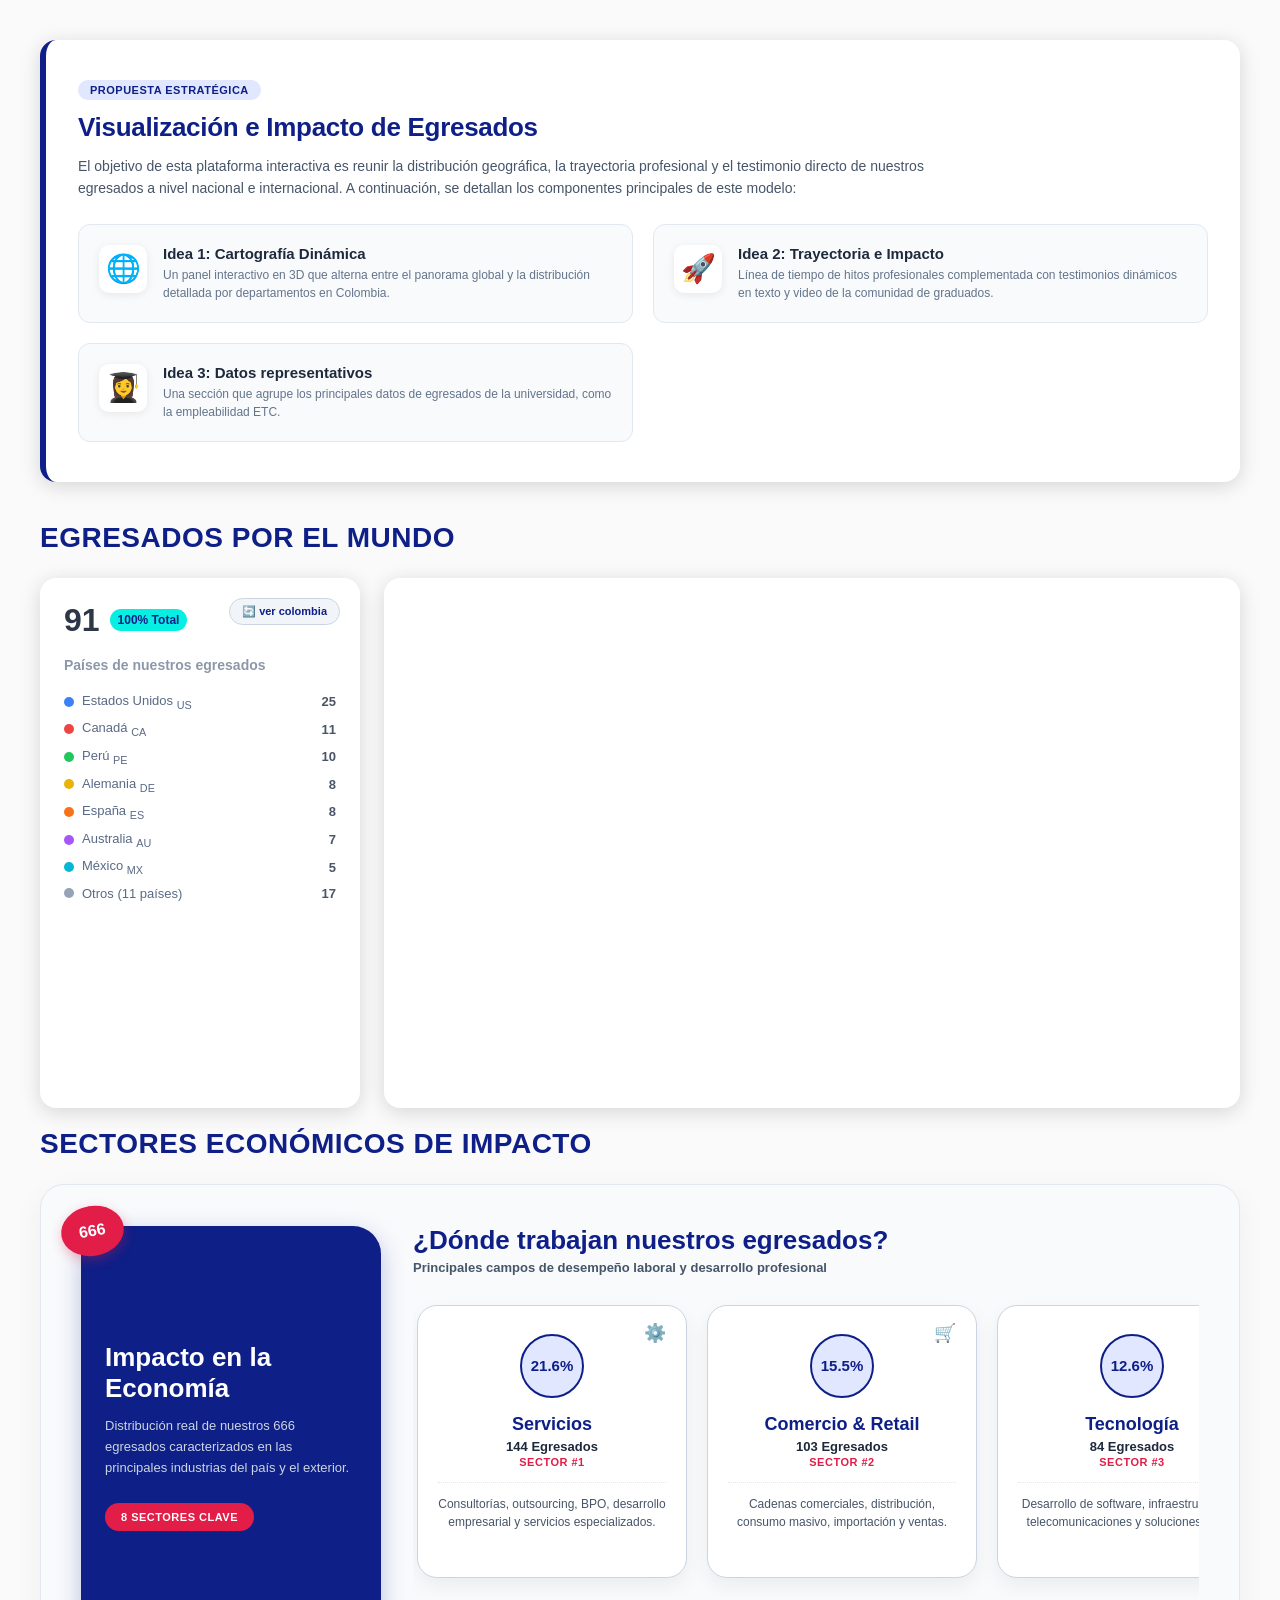
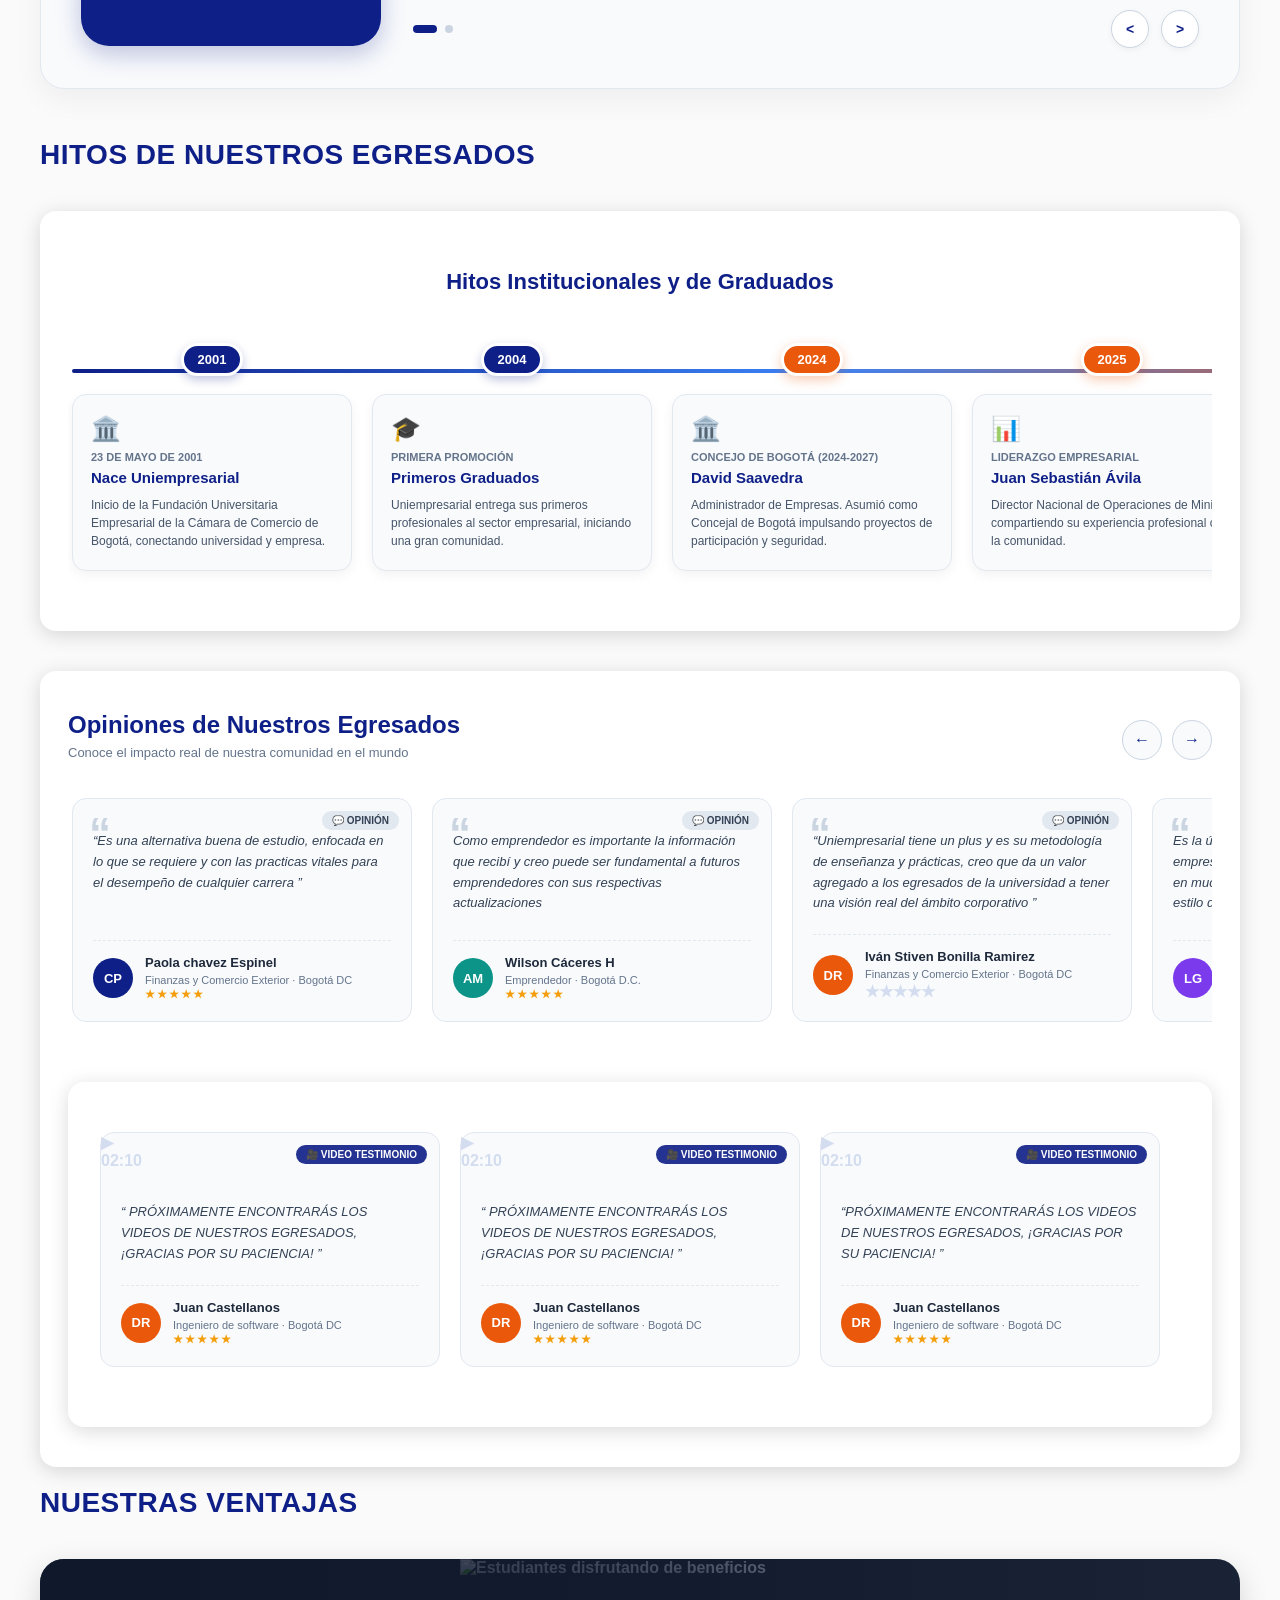
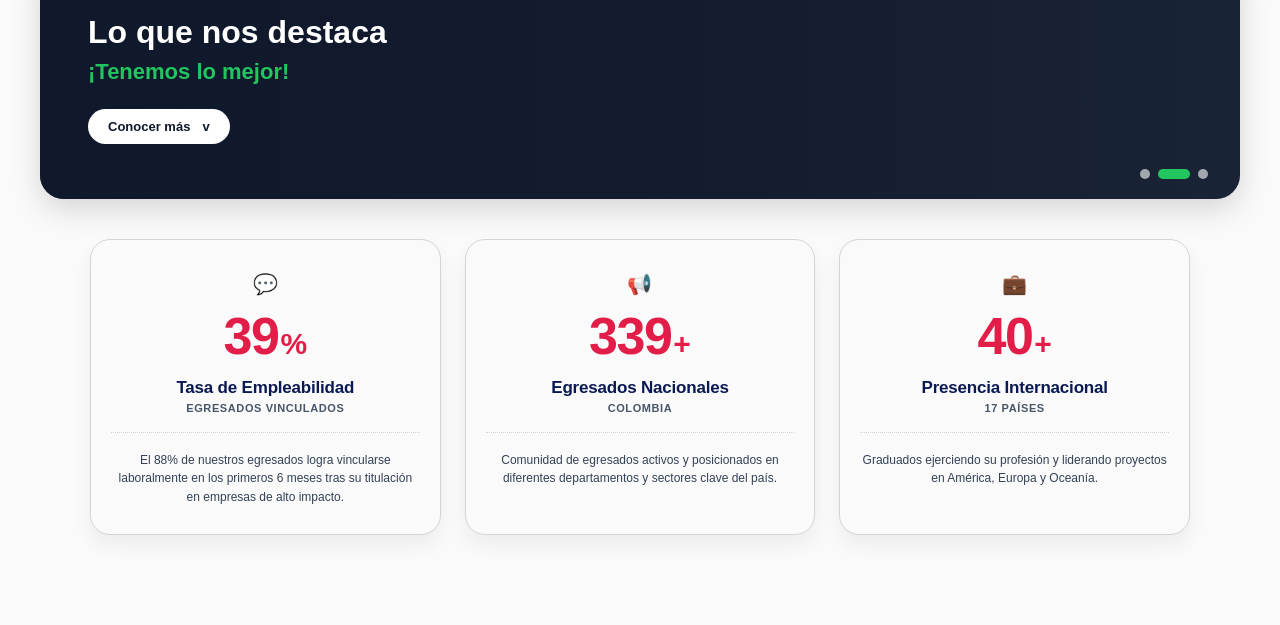
==== commit 77d801fd: "envio" ====
--- a/index.html
+++ b/index.html
@@ -1,712 +1,712 @@
-<!DOCTYPE html>
-<html lang="es">
-<head>
-  <meta charset="UTF-8">
-  <meta name="viewport" content="width=device-width, initial-scale=1.0">
-  <link rel="stylesheet" href="main.css">
-  <title>Egresados</title>
-</head>
-<body>
-
-  <section class="contenedor-introduccion">
-    <div class="etiqueta-introduccion">Propuesta Estratégica</div>
-    <h1 class="titulo-introduccion">Visualización e Impacto de Egresados</h1>
-    <p class="descripcion-introduccion">
-      El objetivo de esta plataforma interactiva es reunir la distribución geográfica, la trayectoria profesional y el testimonio directo de nuestros egresados a nivel nacional e internacional. A continuación, se detallan los componentes principales de este modelo:
-    </p>
-
-    <div class="cuadricula-introduccion">
-      <div class="tarjeta-introduccion">
-        <div class="icono-tarjeta-introduccion">🌐</div>
-        <div class="contenido-tarjeta-introduccion">
-          <h3 class="titulo-tarjeta-introduccion">Idea 1: Cartografía Dinámica</h3>
-          <p class="texto-tarjeta-introduccion">
-            Un panel interactivo en 3D que alterna entre el panorama global y la distribución detallada por departamentos en Colombia.
-          </p>
-        </div>
-      </div>
-
-      <div class="tarjeta-introduccion">
-        <div class="icono-tarjeta-introduccion">🚀</div>
-        <div class="contenido-tarjeta-introduccion">
-          <h3 class="titulo-tarjeta-introduccion">Idea 2: Trayectoria e Impacto</h3>
-          <p class="texto-tarjeta-introduccion">
-            Línea de tiempo de hitos profesionales complementada con testimonios dinámicos en texto y video de la comunidad de graduados.
-          </p>
-        </div>
-      </div>
-
-      <div class="tarjeta-introduccion">
-        <div class="icono-tarjeta-introduccion">👩‍🎓</div>
-        <div class="contenido-tarjeta-introduccion">
-          <h3 class="titulo-tarjeta-introduccion">Idea 3: Datos representativos</h3>
-          <p class="texto-tarjeta-introduccion">
-            Una sección que agrupe los principales datos de egresados de la universidad, como la empleabilidad ETC.
-          </p>
-        </div>
-      </div>
-    </div>
-  </section>
-
-  <h2 class="titulo-principal">EGRESADOS POR EL MUNDO</h2>
-
-  <div class="envoltorio-giro-panel">
-    <div class="interior-panel" id="interiorPanel">
-      
-      <div class="cara-panel cara-frontal">
-        
-        <div class="tarjeta-izquierda">
-          <button class="boton-girar" id="botonVerColombia" title="Ver Departamentos de Colombia">
-            🔄 ver colombia 
-          </button>
-          
-          <div class="metricas">
-            <span class="total-egresados">91</span>
-            <span class="insignia">100% Total</span>
-          </div>
-          
-          <p class="subtitulo">Países de nuestros egresados</p>
-
-          <ul class="lista-paises">
-            <li class="item-pais">
-              <div class="informacion-pais">
-                <span class="punto estados-unidos"></span>
-                <span>Estados Unidos <sub>US</sub></span>
-              </div>
-              <span class="conteo-egresados">25</span>
-            </li>
-            <li class="item-pais">
-              <div class="informacion-pais">
-                <span class="punto canada"></span>
-                <span>Canadá <sub>CA</sub></span>
-              </div>
-              <span class="conteo-egresados">11</span>
-            </li>
-            <li class="item-pais">
-              <div class="informacion-pais">
-                <span class="punto peru"></span>
-                <span>Perú <sub>PE</sub></span>
-              </div>
-              <span class="conteo-egresados">10</span>
-            </li>
-            <li class="item-pais">
-              <div class="informacion-pais">
-                <span class="punto alemania"></span>
-                <span>Alemania <sub>DE</sub></span>
-              </div>
-              <span class="conteo-egresados">8</span>
-            </li>
-            <li class="item-pais">
-              <div class="informacion-pais">
-                <span class="punto espana"></span>
-                <span>España <sub>ES</sub></span>
-              </div>
-              <span class="conteo-egresados">8</span>
-            </li>
-            <li class="item-pais">
-              <div class="informacion-pais">
-                <span class="punto australia"></span>
-                <span>Australia <sub>AU</sub></span>
-              </div>
-              <span class="conteo-egresados">7</span>
-            </li>
-            <li class="item-pais">
-              <div class="informacion-pais">
-                <span class="punto mexico"></span>
-                <span>México <sub>MX</sub></span>
-              </div>
-              <span class="conteo-egresados">5</span>
-            </li>
-            <li class="item-pais">
-              <div class="informacion-pais">
-                <span class="punto otros"></span>
-                <span>Otros (11 países)</span>
-              </div>
-              <span class="conteo-egresados">17</span>
-            </li>
-          </ul>
-
-          <div id="panelDetalleMundo" class="panel-detalle-pais">
-            <div class="etiqueta-detalle">País Seleccionado</div>
-            <div id="nombrePaisDetalle" class="nombre-detalle">-</div>
-            <div class="etiqueta-detalle" style="margin-top: 8px;">Egresados Registrados</div>
-            <div id="cantidadEgresadosMundo" class="numero-detalle">0</div>
-          </div>
-        </div>
-
-        <div class="mapa-derecha" id="mapaDerechaMundo">
-          <div id="cuadroFlotanteMundo" class="cuadro-flotante"></div>
-          <div class="lienzo-mapa" id="contenedorMapaMundo"></div>
-        </div>
-
-      </div>
-
-      <div class="cara-panel cara-trasera">
-        
-        <div class="tarjeta-izquierda">
-          <button class="boton-girar" id="botonVerMundo" title="Ver Países del Mundo">
-            🌐 Ver Mundial
-          </button>
-
-          <h2 class="titulo-tarjeta">Egresados</h2>
-          
-          <div class="metricas">
-            <span class="total-egresados">775</span>
-            <span class="insignia insignia-colombia">100% Colombia</span>
-          </div>
-          
-          <p class="subtitulo">Departamentos de Colombia</p>
-
-          <ul class="lista-paises">
-            <li class="item-pais">
-              <div class="informacion-pais">
-                <span class="punto bogota"></span>
-                <span>Bogotá D.C. <sub>DC</sub></span>
-              </div>
-              <span class="conteo-egresados">645</span>
-            </li>
-            <li class="item-pais">
-              <div class="informacion-pais">
-                <span class="punto cundinamarca"></span>
-                <span>Cundinamarca <sub>CUN</sub></span>
-              </div>
-              <span class="conteo-egresados">59</span>
-            </li>
-            <li class="item-pais">
-              <div class="informacion-pais">
-                <span class="punto antioquia"></span>
-                <span>Antioquia <sub>ANT</sub></span>
-              </div>
-              <span class="conteo-egresados">15</span>
-            </li>
-            <li class="item-pais">
-              <div class="informacion-pais">
-                <span class="punto meta"></span>
-                <span>Meta <sub>MET</sub></span>
-              </div>
-              <span class="conteo-egresados">6</span>
-            </li>
-            <li class="item-pais">
-              <div class="informacion-pais">
-                <span class="punto atlantico"></span>
-                <span>Atlántico <sub>ATL</sub></span>
-              </div>
-              <span class="conteo-egresados">5</span>
-            </li>
-            <li class="item-pais">
-              <div class="informacion-pais">
-                <span class="punto tolima"></span>
-                <span>Tolima <sub>TOL</sub></span>
-              </div>
-              <span class="conteo-egresados">3</span>
-            </li>
-            <li class="item-pais">
-              <div class="informacion-pais">
-                <span class="punto otros-departamentos"></span>
-                <span>Otros dptos</span>
-              </div>
-              <span class="conteo-egresados">9</span>
-            </li>
-            <li class="item-pais">
-              <div class="informacion-pais">
-                <span class="punto no-especifica"></span>
-                <span>No especifica</span>
-              </div>
-              <span class="conteo-egresados">33</span>
-            </li>
-          </ul>
-
-          <div id="panelDetalleColombia" class="panel-detalle-pais">
-            <div class="etiqueta-detalle">Departamento</div>
-            <div id="nombreDepartamentoDetalle" class="nombre-detalle">-</div>
-            <div class="etiqueta-detalle" style="margin-top: 8px;">Egresados Registrados</div>
-            <div id="cantidadEgresadosColombia" class="numero-detalle">0</div>
-          </div>
-        </div>
-
-        <div class="mapa-derecha" id="mapaDerechaColombia">
-          <div id="cuadroFlotanteColombia" class="cuadro-flotante"></div>
-          <div class="lienzo-mapa" id="contenedorMapaColombia"></div>
-        </div>
-
-      </div>
-
-    </div>
-  </div>
-
-  <h2 class="titulo-principal">SECTORES ECONÓMICOS DE IMPACTO</h2>
-
-  <section class="contenedor-sectores-destacados">
-    
-    <!-- COLUMNA IZQUIERDA: RESUMEN INSTITUCIONAL EN AZUL OSCURO -->
-    <div class="columna-resumen-sectores">
-      <div class="insignia-sello-sectores">666</div>
-      <div class="tarjeta-resumen-interna">
-        <h3 class="titulo-resumen-sectores">Impacto en la Economía</h3>
-        <p class="descripcion-resumen-sectores">
-          Distribución real de nuestros 666 egresados caracterizados en las principales industrias del país y el exterior.
-        </p>
-        <div class="badge-destacado-sectores">8 Sectores Clave</div>
-      </div>
-    </div>
-
-    <!-- COLUMNA DERECHA: CARRUSEL DE TARJETAS BLANCAS CON DETALLES ROJO Y AZUL -->
-    <div class="columna-contenido-sectores">
-      
-      <div class="cabecera-sectores-destacados">
-        <h2 class="titulo-seccion-sectores">¿Dónde trabajan nuestros egresados?</h2>
-        <p class="subtitulo-seccion-sectores">Principales campos de desempeño laboral y desarrollo profesional</p>
-      </div>
-
-      <!-- PISTA DEL CARRUSEL CON TARJETAS BLANCAS -->
-      <div class="pista-carrusel-destacados" id="pistaCarruselSectores">
-
-        <!-- SECTOR 1 -->
-        <div class="tarjeta-sector-institucional">
-          <div class="icono-flotante-superior">⚙️</div>
-          <div class="envoltorio-porcentaje-circulo">
-            <span class="porcentaje-texto">21.6%</span>
-          </div>
-          <h3 class="nombre-sector-institucional">Servicios</h3>
-          <span class="conteo-egresados-institucional">144 Egresados</span>
-          <span class="rango-sector-institucional">Sector #1</span>
-          <p class="descripcion-sector-institucional">
-            Consultorías, outsourcing, BPO, desarrollo empresarial y servicios especializados.
-          </p>
-        </div>
-
-        <!-- SECTOR 2 -->
-        <div class="tarjeta-sector-institucional">
-          <div class="icono-flotante-superior">🛒</div>
-          <div class="envoltorio-porcentaje-circulo">
-            <span class="porcentaje-texto">15.5%</span>
-          </div>
-          <h3 class="nombre-sector-institucional">Comercio & Retail</h3>
-          <span class="conteo-egresados-institucional">103 Egresados</span>
-          <span class="rango-sector-institucional">Sector #2</span>
-          <p class="descripcion-sector-institucional">
-            Cadenas comerciales, distribución, consumo masivo, importación y ventas.
-          </p>
-        </div>
-
-        <!-- SECTOR 3 -->
-        <div class="tarjeta-sector-institucional">
-          <div class="icono-flotante-superior">💻</div>
-          <div class="envoltorio-porcentaje-circulo">
-            <span class="porcentaje-texto">12.6%</span>
-          </div>
-          <h3 class="nombre-sector-institucional">Tecnología</h3>
-          <span class="conteo-egresados-institucional">84 Egresados</span>
-          <span class="rango-sector-institucional">Sector #3</span>
-          <p class="descripcion-sector-institucional">
-            Desarrollo de software, infraestructura TI, telecomunicaciones y soluciones SaaS.
-          </p>
-        </div>
-
-        <!-- SECTOR 4 -->
-        <div class="tarjeta-sector-institucional">
-          <div class="icono-flotante-superior">🏦</div>
-          <div class="envoltorio-porcentaje-circulo">
-            <span class="porcentaje-texto">8.9%</span>
-          </div>
-          <h3 class="nombre-sector-institucional">Finanzas & Banca</h3>
-          <span class="conteo-egresados-institucional">59 Egresados</span>
-          <span class="rango-sector-institucional">Sector #4</span>
-          <p class="descripcion-sector-institucional">
-            Bancos, aseguradoras, Fintech, cooperativas y gestión financiera corporativa.
-          </p>
-        </div>
-
-        <!-- SECTOR 5 -->
-        <div class="tarjeta-sector-institucional">
-          <div class="icono-flotante-superior">🏭</div>
-          <div class="envoltorio-porcentaje-circulo">
-            <span class="porcentaje-texto">7.4%</span>
-          </div>
-          <h3 class="nombre-sector-institucional">Industria</h3>
-          <span class="conteo-egresados-institucional">49 Egresados</span>
-          <span class="rango-sector-institucional">Sector #5</span>
-          <p class="descripcion-sector-institucional">
-            Manufactura, producción textil, automotriz e ingeniería industrial aplicada.
-          </p>
-        </div>
-
-        <!-- SECTOR 6 -->
-        <div class="tarjeta-sector-institucional">
-          <div class="icono-flotante-superior">🏛️</div>
-          <div class="envoltorio-porcentaje-circulo">
-            <span class="porcentaje-texto">6.8%</span>
-          </div>
-          <h3 class="nombre-sector-institucional">Gobierno</h3>
-          <span class="conteo-egresados-institucional">45 Egresados</span>
-          <span class="rango-sector-institucional">Sector #6</span>
-          <p class="descripcion-sector-institucional">
-            Entidades públicas, organismos gubernamentales y gestión de proyectos sociales.
-          </p>
-        </div>
-
-        <!-- SECTOR 7 -->
-        <div class="tarjeta-sector-institucional">
-          <div class="icono-flotante-superior">🎓</div>
-          <div class="envoltorio-porcentaje-circulo">
-            <span class="porcentaje-texto">6.5%</span>
-          </div>
-          <h3 class="nombre-sector-institucional">Educación</h3>
-          <span class="conteo-egresados-institucional">43 Egresados</span>
-          <span class="rango-sector-institucional">Sector #7</span>
-          <p class="descripcion-sector-institucional">
-            Docencia, gestión académica, investigación y proyectos educativos.
-          </p>
-        </div>
-
-        <!-- SECTOR 8 -->
-        <div class="tarjeta-sector-institucional tarjeta-roja-destacada">
-          <div class="icono-flotante-superior">🌐</div>
-          <div class="envoltorio-porcentaje-circulo circulo-rojo">
-            <span class="porcentaje-texto">20.7%</span>
-          </div>
-          <h3 class="nombre-sector-institucional">Otros Sectores</h3>
-          <span class="conteo-egresados-institucional">139 Egresados</span>
-          <span class="rango-sector-institucional">Sector #8</span>
-          <p class="descripcion-sector-institucional">
-            Salud, agroindustria, construcción, transporte, logística y cooperación.
-          </p>
-        </div>
-
-      </div>
-
-      <!-- NAVEGACIÓN CON FLECHAS Y INDICADORES -->
-      <div class="pie-navegacion-sectores">
-        <div class="indicadores-puntos">
-          <span class="punto-indicador activo"></span>
-          <span class="punto-indicador"></span>
-        </div>
-        <div class="botones-flechas-carrusel">
-          <button class="boton-flecha" id="botonAnteriorSectores" title="Anterior">&lt;</button>
-          <button class="boton-flecha" id="botonSiguienteSectores" title="Siguiente">&gt;</button>
-        </div>
-      </div>
-
-    </div>
-
-  </section>
-  <h2 class="titulo-principal">HITOS DE NUESTROS EGRESADOS</h2>
-  <section class="contenedor-linea-tiempo">
-    <h2 class="titulo-linea-tiempo">Hitos Institucionales y de Graduados</h2>
-    <div class="envoltorio-linea-tiempo">
-      <div class="pista-linea-tiempo">
-
-        <div class="paso-hito">
-          <div class="etiqueta-año">2001</div>
-          <div class="tarjeta-hito">
-            <div class="icono-hito">🏛️</div>
-            <h3 class="subtitulo-hito">23 de mayo de 2001</h3>
-            <h4 class="nombre-evento-hito">Nace Uniempresarial</h4>
-            <p class="descripcion-hito">
-              Inicio de la Fundación Universitaria Empresarial de la Cámara de Comercio de Bogotá, conectando universidad y empresa.
-            </p>
-          </div>
-        </div>
-
-        <div class="paso-hito">
-          <div class="etiqueta-año">2004</div>
-          <div class="tarjeta-hito">
-            <div class="icono-hito">🎓</div>
-            <h3 class="subtitulo-hito">Primera Promoción</h3>
-            <h4 class="nombre-evento-hito">Primeros Graduados</h4>
-            <p class="descripcion-hito">
-              Uniempresarial entrega sus primeros profesionales al sector empresarial, iniciando una gran comunidad.
-            </p>
-          </div>
-        </div>
-
-        <div class="paso-hito paso-destacado">
-          <div class="etiqueta-año año-destacado">2024</div>
-          <div class="tarjeta-hito">
-            <div class="icono-hito">🏛️</div>
-            <h3 class="subtitulo-hito">Concejo de Bogotá (2024-2027)</h3>
-            <h4 class="nombre-evento-hito">David Saavedra</h4>
-            <p class="descripcion-hito">
-              Administrador de Empresas. Asumió como Concejal de Bogotá impulsando proyectos de participación y seguridad.
-            </p>
-          </div>
-        </div>
-
-        <div class="paso-hito paso-destacado">
-          <div class="etiqueta-año año-destacado">2025</div>
-          <div class="tarjeta-hito">
-            <div class="icono-hito">📊</div>
-            <h3 class="subtitulo-hito">Liderazgo Empresarial</h3>
-            <h4 class="nombre-evento-hito">Juan Sebastián Ávila</h4>
-            <p class="descripcion-hito">
-              Director Nacional de Operaciones de Miniso, compartiendo su experiencia profesional con la comunidad.
-            </p>
-          </div>
-        </div>
-
-        <div class="paso-hito paso-destacado">
-          <div class="etiqueta-año año-dorado">2026</div>
-          <div class="tarjeta-hito">
-            <div class="icono-hito">⭐</div>
-            <h3 class="subtitulo-hito">Estrategia & Reconocimiento</h3>
-            <h4 class="nombre-evento-hito">ROMPELA & Juan Pablo Rojas</h4>
-            <p class="descripcion-hito">
-              Lanzamiento estrategia ROMPELA y reconocimiento a Juan Pablo Rojas León en Inteligencia Artificial (25 años).
-            </p>
-          </div>
-        </div>
-
-      </div>
-    </div>
-  </section>
-
-  <section class="contenedor-testimonios">
-    <div class="cabecera-testimonios">
-      <div>
-        <h2 class="titulo-testimonios">Opiniones de Nuestros Egresados</h2>
-        <p class="subtitulo-testimonios">Conoce el impacto real de nuestra comunidad en el mundo</p>
-      </div>
-      <div class="controles-carrusel">
-        <button class="boton-control" id="botonAnterior" title="Anterior">←</button>
-        <button class="boton-control" id="botonSiguiente" title="Siguiente">→</button>
-      </div>
-    </div>
-
-    <div class="contenedor-pista-carrusel">
-      <div class="pista-carrusel" id="pistaCarruselTexto">
-
-        <div class="tarjeta-testimonio">
-          <div class="insignia-tipo-tarjeta insignia-texto">💬 Opinión</div>
-          <div class="icono-comillas">“</div>
-          <div class="cuerpo-tarjeta">
-            <p class="texto-testimonio">
-              “Es una alternativa buena de estudio, enfocada en lo que se requiere y con las practicas vitales para el desempeño de cualquier carrera ”
-            </p>
-            <div class="autor-testimonio">
-              <div class="avatar-autor avatar-azul">CP</div>
-              <div class="informacion-autor">
-                <h4 class="nombre-autor">Paola chavez Espinel</h4>
-                <span class="cargo-autor">Finanzas y Comercio Exterior · Bogotá DC</span>
-                <div class="estrellas">★★★★★</div>
-              </div>
-            </div>
-          </div>
-        </div>
-
-        <div class="tarjeta-testimonio">
-          <div class="insignia-tipo-tarjeta insignia-texto">💬 Opinión</div>
-          <div class="icono-comillas">“</div>
-          <div class="cuerpo-tarjeta">
-            <p class="texto-testimonio">
-              Como emprendedor es importante la información que recibí y creo puede ser fundamental a futuros emprendedores con sus respectivas actualizaciones 
-            </p>
-            <div class="autor-testimonio">
-              <div class="avatar-autor avatar-verde">AM</div>
-              <div class="informacion-autor">
-                <h4 class="nombre-autor">Wilson Cáceres H</h4>
-                <span class="cargo-autor">Emprendedor · Bogotá D.C.</span>
-                <div class="estrellas">★★★★★</div>
-              </div>
-            </div>
-          </div>
-        </div>
-
-        <div class="tarjeta-testimonio">
-          <div class="insignia-tipo-tarjeta insignia-texto">💬 Opinión</div>
-          <div class="icono-comillas">“</div>
-          <div class="cuerpo-tarjeta">
-            <p class="texto-testimonio">
-              “Uniempresarial tiene un plus y es su metodología de enseñanza y prácticas, creo que da un valor agregado a los egresados de la universidad a tener una visión real del ámbito corporativo ”
-            </p>
-            <div class="autor-testimonio">
-              <div class="avatar-autor avatar-naranja">DR</div>
-              <div class="informacion-autor">
-                <h4 class="nombre-autor">Iván Stiven Bonilla Ramirez</h4>
-                <span class="cargo-autor">Finanzas y Comercio Exterior · Bogotá DC</span>
-                <div class="stars">★★★★★</div>
-              </div>
-            </div>
-          </div>
-        </div>
-
-        <div class="tarjeta-testimonio">
-          <div class="insignia-tipo-tarjeta insignia-texto">💬 Opinión</div>
-          <div class="icono-comillas">“</div>
-          <div class="cuerpo-tarjeta">
-            <p class="texto-testimonio">
-             Es la única universidad que ofrece prácticas empresariales continuas y de valor. He estudiado en muchas universidades y ninguna ofrece este estilo de educación.
-            </p>
-            <div class="autor-testimonio">
-              <div class="avatar-autor avatar-morado">LG</div>
-              <div class="informacion-autor">
-                <h4 class="nombre-autor">Luz katerina gomez parra</h4>
-                <span class="cargo-autor">Asistente administrativa · Australia</span>
-                <div class="estrellas">★★★★★</div>
-              </div>
-            </div>
-          </div>
-        </div>
-
-      </div>
-    </div>
-
-    <div class="seccion-videos-egresados">
-      <div class="contenedor-pista-carrusel">
-        <div class="pista-carrusel" id="pistaCarruselVideos">
-
-          <div class="tarjeta-testimonio tarjeta-video" onclick="abrirModalVideo('https://www.youtube.com/embed/dQw4w9WgXcQ', 'Juan Castellanos - Testimonio')">
-            <div class="insignia-tipo-tarjeta insignia-video">🎥 Video Testimonio</div>
-            <div class="miniatura-video fondo-video">
-              <div class="superposicion-reproducir">
-                <div class="icono-reproducir">▶</div>
-              </div>
-              <span class="duracion-video">02:10</span>
-            </div>
-            <div class="cuerpo-tarjeta">
-              <p class="texto-testimonio">
-                “ PRÓXIMAMENTE ENCONTRARÁS LOS VIDEOS DE NUESTROS EGRESADOS, ¡GRACIAS POR SU PACIENCIA! ”
-              </p>
-              <div class="autor-testimonio">
-                <div class="avatar-autor avatar-naranja">DR</div>
-                <div class="informacion-autor">
-                  <h4 class="nombre-autor">Juan Castellanos</h4>
-                  <span class="cargo-autor">Ingeniero de software · Bogotá DC</span>
-                  <div class="estrellas">★★★★★</div>
-                </div>
-              </div>
-            </div>
-          </div>
-
-          <div class="tarjeta-testimonio tarjeta-video" onclick="abrirModalVideo('https://www.youtube.com/embed/dQw4w9WgXcQ', 'Juan Castellanos - Testimonio')">
-            <div class="insignia-tipo-tarjeta insignia-video">🎥 Video Testimonio</div>
-            <div class="miniatura-video fondo-video">
-              <div class="superposicion-reproducir">
-                <div class="icono-reproducir">▶</div>
-              </div>
-              <span class="duracion-video">02:10</span>
-            </div>
-            <div class="cuerpo-tarjeta">
-              <p class="texto-testimonio">
-                “ PRÓXIMAMENTE ENCONTRARÁS LOS VIDEOS DE NUESTROS EGRESADOS, ¡GRACIAS POR SU PACIENCIA! ”
-              </p>
-              <div class="autor-testimonio">
-                <div class="avatar-autor avatar-naranja">DR</div>
-                <div class="informacion-autor">
-                  <h4 class="nombre-autor">Juan Castellanos</h4>
-                  <span class="cargo-autor">Ingeniero de software · Bogotá DC</span>
-                  <div class="estrellas">★★★★★</div>
-                </div>
-              </div>
-            </div>
-          </div>
-
-          <div class="tarjeta-testimonio tarjeta-video" onclick="abrirModalVideo('https://www.youtube.com/embed/dQw4w9WgXcQ', 'Juan Castellanos - Testimonio')">
-            <div class="insignia-tipo-tarjeta insignia-video">🎥 Video Testimonio</div>
-            <div class="miniatura-video fondo-video">
-              <div class="superposicion-reproducir">
-                <div class="icono-reproducir">▶</div>
-              </div>
-              <span class="duracion-video">02:10</span>
-            </div>
-            <div class="cuerpo-tarjeta">
-              <p class="texto-testimonio">
-                “PRÓXIMAMENTE ENCONTRARÁS LOS VIDEOS DE NUESTROS EGRESADOS, ¡GRACIAS POR SU PACIENCIA! ”
-              </p>
-              <div class="autor-testimonio">
-                <div class="avatar-autor avatar-naranja">DR</div>
-                <div class="informacion-autor">
-                  <h4 class="nombre-autor">Juan Castellanos</h4>
-                  <span class="cargo-autor">Ingeniero de software · Bogotá DC</span>
-                  <div class="estrellas">★★★★★</div>
-                </div>
-              </div>
-            </div>
-          </div>
-
-        </div>
-      </div>
-    </div>
-  </section>
-
-  <div id="modalVideo" class="modal-video" onclick="cerrarModalVideo(event)">
-    <div class="contenido-modal">
-      <span class="cerrar-modal" onclick="cerrarModalVideo(null)">&times;</span>
-      <h3 id="tituloModal" class="titulo-modal-video">Video Testimonio</h3>
-      <div class="contenedor-reproductor">
-        <iframe id="reproductorVideo" src="" frameborder="0" allow="accelerometer; autoplay; clipboard-write; encrypted-media; gyroscope; picture-in-picture" allowfullscreen></iframe>
-      </div>
-    </div>
-  </div>
-
-  <h2 class="titulo-principal">NUESTRAS VENTAJAS</h2>
-
-  <section class="contenedor-banner">
-    <div class="tarjeta-banner">
-      <div class="capa-banner"></div>
-      <div class="contenido-banner">
-        <h2 class="titulo-banner">Lo que nos destaca</h2>
-        <p class="destacado-banner">¡Tenemos lo mejor!</p>
-        <a href="#datos" class="boton-banner">
-          <span>Conocer más</span>
-          <span class="icono-boton">v</span>
-        </a>
-      </div>
-      <div class="envoltorio-imagen-banner">
-        <img src="https://uniempresarial.edu.co/wp-content/uploads/2024/06/generative-ai-graduation-ceremony-scaled_11zon-1024x574.jpg" alt="Estudiantes disfrutando de beneficios" class="imagen-banner">
-      </div>
-      <div class="puntos-banner">
-        <span class="punto-item"></span>
-        <span class="punto-item activo"></span>
-        <span class="punto-item"></span>
-      </div>
-    </div>
-  </section>
-
-  <section class="contenedor-tarjetas-ventajas" id="datos">
-    <div class="cuadricula-ventajas">
-
-      <div class="tarjeta-ventaja">
-        <div class="icono-tarjeta-ventaja">💬</div>
-        <div class="envoltorio-numero-contador">
-          <span class="numero-contador" data-objetivo="88">0</span><span class="unidad-contador">%</span>
-        </div>
-        <h3 class="titulo-tarjeta-ventaja">Tasa de Empleabilidad</h3>
-        <span class="subtitulo-ventaja">Egresados Vinculados</span>
-        <p class="descripcion-ventaja">
-          El 88% de nuestros egresados logra vincularse laboralmente en los primeros 6 meses tras su titulación en empresas de alto impacto.
-        </p>
-      </div>
-
-      <div class="tarjeta-ventaja">
-        <div class="icono-tarjeta-ventaja">📢</div>
-        <div class="envoltorio-numero-contador">
-          <span class="numero-contador" data-objetivo="775">0</span><span class="unidad-contador">+</span>
-        </div>
-        <h3 class="titulo-tarjeta-ventaja">Egresados Nacionales</h3>
-        <span class="subtitulo-ventaja">Colombia</span>
-        <p class="descripcion-ventaja">
-          Comunidad de egresados activos y posicionados en diferentes departamentos y sectores clave del país.
-        </p>
-      </div>
-
-      <div class="tarjeta-ventaja">
-        <div class="icono-tarjeta-ventaja">💼</div>
-        <div class="envoltorio-numero-contador">
-          <span class="numero-contador" data-objetivo="91">0</span><span class="unidad-contador">+</span>
-        </div>
-        <h3 class="titulo-tarjeta-ventaja">Presencia Internacional</h3>
-        <span class="subtitulo-ventaja">17 Países</span>
-        <p class="descripcion-ventaja">
-          Graduados ejerciendo su profesión y liderando proyectos en América, Europa y Oceanía.
-        </p>
-      </div>
-
-    </div>
-  </section>
-
-  <script src="https://cdn.jsdelivr.net/npm/d3@7"></script>
-  <script src="https://cdn.jsdelivr.net/npm/topojson-client@3"></script>
-  <script src="main.js"></script>
-
-</body>
+<!DOCTYPE html>
+<html lang="es">
+<head>
+  <meta charset="UTF-8">
+  <meta name="viewport" content="width=device-width, initial-scale=1.0">
+  <link rel="stylesheet" href="main.css">
+  <title>Egresados</title>
+</head>
+<body>
+
+  <section class="contenedor-introduccion">
+    <div class="etiqueta-introduccion">Propuesta Estratégica</div>
+    <h1 class="titulo-introduccion">Visualización e Impacto de Egresados</h1>
+    <p class="descripcion-introduccion">
+      El objetivo de esta plataforma interactiva es reunir la distribución geográfica, la trayectoria profesional y el testimonio directo de nuestros egresados a nivel nacional e internacional. A continuación, se detallan los componentes principales de este modelo:
+    </p>
+
+    <div class="cuadricula-introduccion">
+      <div class="tarjeta-introduccion">
+        <div class="icono-tarjeta-introduccion">🌐</div>
+        <div class="contenido-tarjeta-introduccion">
+          <h3 class="titulo-tarjeta-introduccion">Idea 1: Cartografía Dinámica</h3>
+          <p class="texto-tarjeta-introduccion">
+            Un panel interactivo en 3D que alterna entre el panorama global y la distribución detallada por departamentos en Colombia.
+          </p>
+        </div>
+      </div>
+
+      <div class="tarjeta-introduccion">
+        <div class="icono-tarjeta-introduccion">🚀</div>
+        <div class="contenido-tarjeta-introduccion">
+          <h3 class="titulo-tarjeta-introduccion">Idea 2: Trayectoria e Impacto</h3>
+          <p class="texto-tarjeta-introduccion">
+            Línea de tiempo de hitos profesionales complementada con testimonios dinámicos en texto y video de la comunidad de graduados.
+          </p>
+        </div>
+      </div>
+
+      <div class="tarjeta-introduccion">
+        <div class="icono-tarjeta-introduccion">👩‍🎓</div>
+        <div class="contenido-tarjeta-introduccion">
+          <h3 class="titulo-tarjeta-introduccion">Idea 3: Datos representativos</h3>
+          <p class="texto-tarjeta-introduccion">
+            Una sección que agrupe los principales datos de egresados de la universidad, como la empleabilidad ETC.
+          </p>
+        </div>
+      </div>
+    </div>
+  </section>
+
+  <h2 class="titulo-principal">EGRESADOS POR EL MUNDO</h2>
+
+  <div class="envoltorio-giro-panel">
+    <div class="interior-panel" id="interiorPanel">
+      
+      <div class="cara-panel cara-frontal">
+        
+        <div class="tarjeta-izquierda">
+          <button class="boton-girar" id="botonVerColombia" title="Ver Departamentos de Colombia">
+            🔄 ver colombia 
+          </button>
+          
+          <div class="metricas">
+            <span class="total-egresados">91</span>
+            <span class="insignia">100% Total</span>
+          </div>
+          
+          <p class="subtitulo">Países de nuestros egresados</p>
+
+          <ul class="lista-paises">
+            <li class="item-pais">
+              <div class="informacion-pais">
+                <span class="punto estados-unidos"></span>
+                <span>Estados Unidos <sub>US</sub></span>
+              </div>
+              <span class="conteo-egresados">25</span>
+            </li>
+            <li class="item-pais">
+              <div class="informacion-pais">
+                <span class="punto canada"></span>
+                <span>Canadá <sub>CA</sub></span>
+              </div>
+              <span class="conteo-egresados">11</span>
+            </li>
+            <li class="item-pais">
+              <div class="informacion-pais">
+                <span class="punto peru"></span>
+                <span>Perú <sub>PE</sub></span>
+              </div>
+              <span class="conteo-egresados">10</span>
+            </li>
+            <li class="item-pais">
+              <div class="informacion-pais">
+                <span class="punto alemania"></span>
+                <span>Alemania <sub>DE</sub></span>
+              </div>
+              <span class="conteo-egresados">8</span>
+            </li>
+            <li class="item-pais">
+              <div class="informacion-pais">
+                <span class="punto espana"></span>
+                <span>España <sub>ES</sub></span>
+              </div>
+              <span class="conteo-egresados">8</span>
+            </li>
+            <li class="item-pais">
+              <div class="informacion-pais">
+                <span class="punto australia"></span>
+                <span>Australia <sub>AU</sub></span>
+              </div>
+              <span class="conteo-egresados">7</span>
+            </li>
+            <li class="item-pais">
+              <div class="informacion-pais">
+                <span class="punto mexico"></span>
+                <span>México <sub>MX</sub></span>
+              </div>
+              <span class="conteo-egresados">5</span>
+            </li>
+            <li class="item-pais">
+              <div class="informacion-pais">
+                <span class="punto otros"></span>
+                <span>Otros (11 países)</span>
+              </div>
+              <span class="conteo-egresados">17</span>
+            </li>
+          </ul>
+
+          <div id="panelDetalleMundo" class="panel-detalle-pais">
+            <div class="etiqueta-detalle">País Seleccionado</div>
+            <div id="nombrePaisDetalle" class="nombre-detalle">-</div>
+            <div class="etiqueta-detalle" style="margin-top: 8px;">Egresados Registrados</div>
+            <div id="cantidadEgresadosMundo" class="numero-detalle">0</div>
+          </div>
+        </div>
+
+        <div class="mapa-derecha" id="mapaDerechaMundo">
+          <div id="cuadroFlotanteMundo" class="cuadro-flotante"></div>
+          <div class="lienzo-mapa" id="contenedorMapaMundo"></div>
+        </div>
+
+      </div>
+
+      <div class="cara-panel cara-trasera">
+        
+        <div class="tarjeta-izquierda">
+          <button class="boton-girar" id="botonVerMundo" title="Ver Países del Mundo">
+            🌐 Ver Mundial
+          </button>
+
+          <h2 class="titulo-tarjeta">Egresados</h2>
+          
+          <div class="metricas">
+            <span class="total-egresados">775</span>
+            <span class="insignia insignia-colombia">100% Colombia</span>
+          </div>
+          
+          <p class="subtitulo">Departamentos de Colombia</p>
+
+          <ul class="lista-paises">
+            <li class="item-pais">
+              <div class="informacion-pais">
+                <span class="punto bogota"></span>
+                <span>Bogotá D.C. <sub>DC</sub></span>
+              </div>
+              <span class="conteo-egresados">645</span>
+            </li>
+            <li class="item-pais">
+              <div class="informacion-pais">
+                <span class="punto cundinamarca"></span>
+                <span>Cundinamarca <sub>CUN</sub></span>
+              </div>
+              <span class="conteo-egresados">59</span>
+            </li>
+            <li class="item-pais">
+              <div class="informacion-pais">
+                <span class="punto antioquia"></span>
+                <span>Antioquia <sub>ANT</sub></span>
+              </div>
+              <span class="conteo-egresados">15</span>
+            </li>
+            <li class="item-pais">
+              <div class="informacion-pais">
+                <span class="punto meta"></span>
+                <span>Meta <sub>MET</sub></span>
+              </div>
+              <span class="conteo-egresados">6</span>
+            </li>
+            <li class="item-pais">
+              <div class="informacion-pais">
+                <span class="punto atlantico"></span>
+                <span>Atlántico <sub>ATL</sub></span>
+              </div>
+              <span class="conteo-egresados">5</span>
+            </li>
+            <li class="item-pais">
+              <div class="informacion-pais">
+                <span class="punto tolima"></span>
+                <span>Tolima <sub>TOL</sub></span>
+              </div>
+              <span class="conteo-egresados">3</span>
+            </li>
+            <li class="item-pais">
+              <div class="informacion-pais">
+                <span class="punto otros-departamentos"></span>
+                <span>Otros dptos</span>
+              </div>
+              <span class="conteo-egresados">9</span>
+            </li>
+            <li class="item-pais">
+              <div class="informacion-pais">
+                <span class="punto no-especifica"></span>
+                <span>No especifica</span>
+              </div>
+              <span class="conteo-egresados">33</span>
+            </li>
+          </ul>
+
+          <div id="panelDetalleColombia" class="panel-detalle-pais">
+            <div class="etiqueta-detalle">Departamento</div>
+            <div id="nombreDepartamentoDetalle" class="nombre-detalle">-</div>
+            <div class="etiqueta-detalle" style="margin-top: 8px;">Egresados Registrados</div>
+            <div id="cantidadEgresadosColombia" class="numero-detalle">0</div>
+          </div>
+        </div>
+
+        <div class="mapa-derecha" id="mapaDerechaColombia">
+          <div id="cuadroFlotanteColombia" class="cuadro-flotante"></div>
+          <div class="lienzo-mapa" id="contenedorMapaColombia"></div>
+        </div>
+
+      </div>
+
+    </div>
+  </div>
+
+  <h2 class="titulo-principal">SECTORES ECONÓMICOS DE IMPACTO</h2>
+
+  <section class="contenedor-sectores-destacados">
+    
+    <!-- COLUMNA IZQUIERDA: RESUMEN INSTITUCIONAL EN AZUL OSCURO -->
+    <div class="columna-resumen-sectores">
+      <div class="insignia-sello-sectores">666</div>
+      <div class="tarjeta-resumen-interna">
+        <h3 class="titulo-resumen-sectores">Impacto en la Economía</h3>
+        <p class="descripcion-resumen-sectores">
+          Distribución real de nuestros 666 egresados caracterizados en las principales industrias del país y el exterior.
+        </p>
+        <div class="badge-destacado-sectores">8 Sectores Clave</div>
+      </div>
+    </div>
+
+    <!-- COLUMNA DERECHA: CARRUSEL DE TARJETAS BLANCAS CON DETALLES ROJO Y AZUL -->
+    <div class="columna-contenido-sectores">
+      
+      <div class="cabecera-sectores-destacados">
+        <h2 class="titulo-seccion-sectores">¿Dónde trabajan nuestros egresados?</h2>
+        <p class="subtitulo-seccion-sectores">Principales campos de desempeño laboral y desarrollo profesional</p>
+      </div>
+
+      <!-- PISTA DEL CARRUSEL CON TARJETAS BLANCAS -->
+      <div class="pista-carrusel-destacados" id="pistaCarruselSectores">
+
+        <!-- SECTOR 1 -->
+        <div class="tarjeta-sector-institucional">
+          <div class="icono-flotante-superior">⚙️</div>
+          <div class="envoltorio-porcentaje-circulo">
+            <span class="porcentaje-texto">21.6%</span>
+          </div>
+          <h3 class="nombre-sector-institucional">Servicios</h3>
+          <span class="conteo-egresados-institucional">144 Egresados</span>
+          <span class="rango-sector-institucional">Sector #1</span>
+          <p class="descripcion-sector-institucional">
+            Consultorías, outsourcing, BPO, desarrollo empresarial y servicios especializados.
+          </p>
+        </div>
+
+        <!-- SECTOR 2 -->
+        <div class="tarjeta-sector-institucional">
+          <div class="icono-flotante-superior">🛒</div>
+          <div class="envoltorio-porcentaje-circulo">
+            <span class="porcentaje-texto">15.5%</span>
+          </div>
+          <h3 class="nombre-sector-institucional">Comercio & Retail</h3>
+          <span class="conteo-egresados-institucional">103 Egresados</span>
+          <span class="rango-sector-institucional">Sector #2</span>
+          <p class="descripcion-sector-institucional">
+            Cadenas comerciales, distribución, consumo masivo, importación y ventas.
+          </p>
+        </div>
+
+        <!-- SECTOR 3 -->
+        <div class="tarjeta-sector-institucional">
+          <div class="icono-flotante-superior">💻</div>
+          <div class="envoltorio-porcentaje-circulo">
+            <span class="porcentaje-texto">12.6%</span>
+          </div>
+          <h3 class="nombre-sector-institucional">Tecnología</h3>
+          <span class="conteo-egresados-institucional">84 Egresados</span>
+          <span class="rango-sector-institucional">Sector #3</span>
+          <p class="descripcion-sector-institucional">
+            Desarrollo de software, infraestructura TI, telecomunicaciones y soluciones SaaS.
+          </p>
+        </div>
+
+        <!-- SECTOR 4 -->
+        <div class="tarjeta-sector-institucional">
+          <div class="icono-flotante-superior">🏦</div>
+          <div class="envoltorio-porcentaje-circulo">
+            <span class="porcentaje-texto">8.9%</span>
+          </div>
+          <h3 class="nombre-sector-institucional">Finanzas & Banca</h3>
+          <span class="conteo-egresados-institucional">59 Egresados</span>
+          <span class="rango-sector-institucional">Sector #4</span>
+          <p class="descripcion-sector-institucional">
+            Bancos, aseguradoras, Fintech, cooperativas y gestión financiera corporativa.
+          </p>
+        </div>
+
+        <!-- SECTOR 5 -->
+        <div class="tarjeta-sector-institucional">
+          <div class="icono-flotante-superior">🏭</div>
+          <div class="envoltorio-porcentaje-circulo">
+            <span class="porcentaje-texto">7.4%</span>
+          </div>
+          <h3 class="nombre-sector-institucional">Industria</h3>
+          <span class="conteo-egresados-institucional">49 Egresados</span>
+          <span class="rango-sector-institucional">Sector #5</span>
+          <p class="descripcion-sector-institucional">
+            Manufactura, producción textil, automotriz e ingeniería industrial aplicada.
+          </p>
+        </div>
+
+        <!-- SECTOR 6 -->
+        <div class="tarjeta-sector-institucional">
+          <div class="icono-flotante-superior">🏛️</div>
+          <div class="envoltorio-porcentaje-circulo">
+            <span class="porcentaje-texto">6.8%</span>
+          </div>
+          <h3 class="nombre-sector-institucional">Gobierno</h3>
+          <span class="conteo-egresados-institucional">45 Egresados</span>
+          <span class="rango-sector-institucional">Sector #6</span>
+          <p class="descripcion-sector-institucional">
+            Entidades públicas, organismos gubernamentales y gestión de proyectos sociales.
+          </p>
+        </div>
+
+        <!-- SECTOR 7 -->
+        <div class="tarjeta-sector-institucional">
+          <div class="icono-flotante-superior">🎓</div>
+          <div class="envoltorio-porcentaje-circulo">
+            <span class="porcentaje-texto">6.5%</span>
+          </div>
+          <h3 class="nombre-sector-institucional">Educación</h3>
+          <span class="conteo-egresados-institucional">43 Egresados</span>
+          <span class="rango-sector-institucional">Sector #7</span>
+          <p class="descripcion-sector-institucional">
+            Docencia, gestión académica, investigación y proyectos educativos.
+          </p>
+        </div>
+
+        <!-- SECTOR 8 -->
+        <div class="tarjeta-sector-institucional tarjeta-roja-destacada">
+          <div class="icono-flotante-superior">🌐</div>
+          <div class="envoltorio-porcentaje-circulo circulo-rojo">
+            <span class="porcentaje-texto">20.7%</span>
+          </div>
+          <h3 class="nombre-sector-institucional">Otros Sectores</h3>
+          <span class="conteo-egresados-institucional">139 Egresados</span>
+          <span class="rango-sector-institucional">Sector #8</span>
+          <p class="descripcion-sector-institucional">
+            Salud, agroindustria, construcción, transporte, logística y cooperación.
+          </p>
+        </div>
+
+      </div>
+
+      <!-- NAVEGACIÓN CON FLECHAS Y INDICADORES -->
+      <div class="pie-navegacion-sectores">
+        <div class="indicadores-puntos">
+          <span class="punto-indicador activo"></span>
+          <span class="punto-indicador"></span>
+        </div>
+        <div class="botones-flechas-carrusel">
+          <button class="boton-flecha" id="botonAnteriorSectores" title="Anterior">&lt;</button>
+          <button class="boton-flecha" id="botonSiguienteSectores" title="Siguiente">&gt;</button>
+        </div>
+      </div>
+
+    </div>
+
+  </section>
+  <h2 class="titulo-principal">HITOS DE NUESTROS EGRESADOS</h2>
+  <section class="contenedor-linea-tiempo">
+    <h2 class="titulo-linea-tiempo">Hitos Institucionales y de Graduados</h2>
+    <div class="envoltorio-linea-tiempo">
+      <div class="pista-linea-tiempo">
+
+        <div class="paso-hito">
+          <div class="etiqueta-año">2001</div>
+          <div class="tarjeta-hito">
+            <div class="icono-hito">🏛️</div>
+            <h3 class="subtitulo-hito">23 de mayo de 2001</h3>
+            <h4 class="nombre-evento-hito">Nace Uniempresarial</h4>
+            <p class="descripcion-hito">
+              Inicio de la Fundación Universitaria Empresarial de la Cámara de Comercio de Bogotá, conectando universidad y empresa.
+            </p>
+          </div>
+        </div>
+
+        <div class="paso-hito">
+          <div class="etiqueta-año">2004</div>
+          <div class="tarjeta-hito">
+            <div class="icono-hito">🎓</div>
+            <h3 class="subtitulo-hito">Primera Promoción</h3>
+            <h4 class="nombre-evento-hito">Primeros Graduados</h4>
+            <p class="descripcion-hito">
+              Uniempresarial entrega sus primeros profesionales al sector empresarial, iniciando una gran comunidad.
+            </p>
+          </div>
+        </div>
+
+        <div class="paso-hito paso-destacado">
+          <div class="etiqueta-año año-destacado">2024</div>
+          <div class="tarjeta-hito">
+            <div class="icono-hito">🏛️</div>
+            <h3 class="subtitulo-hito">Concejo de Bogotá (2024-2027)</h3>
+            <h4 class="nombre-evento-hito">David Saavedra</h4>
+            <p class="descripcion-hito">
+              Administrador de Empresas. Asumió como Concejal de Bogotá impulsando proyectos de participación y seguridad.
+            </p>
+          </div>
+        </div>
+
+        <div class="paso-hito paso-destacado">
+          <div class="etiqueta-año año-destacado">2025</div>
+          <div class="tarjeta-hito">
+            <div class="icono-hito">📊</div>
+            <h3 class="subtitulo-hito">Liderazgo Empresarial</h3>
+            <h4 class="nombre-evento-hito">Juan Sebastián Ávila</h4>
+            <p class="descripcion-hito">
+              Director Nacional de Operaciones de Miniso, compartiendo su experiencia profesional con la comunidad.
+            </p>
+          </div>
+        </div>
+
+        <div class="paso-hito paso-destacado">
+          <div class="etiqueta-año año-dorado">2026</div>
+          <div class="tarjeta-hito">
+            <div class="icono-hito">⭐</div>
+            <h3 class="subtitulo-hito">Estrategia & Reconocimiento</h3>
+            <h4 class="nombre-evento-hito">ROMPELA & Juan Pablo Rojas</h4>
+            <p class="descripcion-hito">
+              Lanzamiento estrategia ROMPELA y reconocimiento a Juan Pablo Rojas León en Inteligencia Artificial (25 años).
+            </p>
+          </div>
+        </div>
+
+      </div>
+    </div>
+  </section>
+
+  <section class="contenedor-testimonios">
+    <div class="cabecera-testimonios">
+      <div>
+        <h2 class="titulo-testimonios">Opiniones de Nuestros Egresados</h2>
+        <p class="subtitulo-testimonios">Conoce el impacto real de nuestra comunidad en el mundo</p>
+      </div>
+      <div class="controles-carrusel">
+        <button class="boton-control" id="botonAnterior" title="Anterior">←</button>
+        <button class="boton-control" id="botonSiguiente" title="Siguiente">→</button>
+      </div>
+    </div>
+
+    <div class="contenedor-pista-carrusel">
+      <div class="pista-carrusel" id="pistaCarruselTexto">
+
+        <div class="tarjeta-testimonio">
+          <div class="insignia-tipo-tarjeta insignia-texto">💬 Opinión</div>
+          <div class="icono-comillas">“</div>
+          <div class="cuerpo-tarjeta">
+            <p class="texto-testimonio">
+              “Es una alternativa buena de estudio, enfocada en lo que se requiere y con las practicas vitales para el desempeño de cualquier carrera ”
+            </p>
+            <div class="autor-testimonio">
+              <div class="avatar-autor avatar-azul">CP</div>
+              <div class="informacion-autor">
+                <h4 class="nombre-autor">Paola chavez Espinel</h4>
+                <span class="cargo-autor">Finanzas y Comercio Exterior · Bogotá DC</span>
+                <div class="estrellas">★★★★★</div>
+              </div>
+            </div>
+          </div>
+        </div>
+
+        <div class="tarjeta-testimonio">
+          <div class="insignia-tipo-tarjeta insignia-texto">💬 Opinión</div>
+          <div class="icono-comillas">“</div>
+          <div class="cuerpo-tarjeta">
+            <p class="texto-testimonio">
+              Como emprendedor es importante la información que recibí y creo puede ser fundamental a futuros emprendedores con sus respectivas actualizaciones 
+            </p>
+            <div class="autor-testimonio">
+              <div class="avatar-autor avatar-verde">AM</div>
+              <div class="informacion-autor">
+                <h4 class="nombre-autor">Wilson Cáceres H</h4>
+                <span class="cargo-autor">Emprendedor · Bogotá D.C.</span>
+                <div class="estrellas">★★★★★</div>
+              </div>
+            </div>
+          </div>
+        </div>
+
+        <div class="tarjeta-testimonio">
+          <div class="insignia-tipo-tarjeta insignia-texto">💬 Opinión</div>
+          <div class="icono-comillas">“</div>
+          <div class="cuerpo-tarjeta">
+            <p class="texto-testimonio">
+              “Uniempresarial tiene un plus y es su metodología de enseñanza y prácticas, creo que da un valor agregado a los egresados de la universidad a tener una visión real del ámbito corporativo ”
+            </p>
+            <div class="autor-testimonio">
+              <div class="avatar-autor avatar-naranja">DR</div>
+              <div class="informacion-autor">
+                <h4 class="nombre-autor">Iván Stiven Bonilla Ramirez</h4>
+                <span class="cargo-autor">Finanzas y Comercio Exterior · Bogotá DC</span>
+                <div class="stars">★★★★★</div>
+              </div>
+            </div>
+          </div>
+        </div>
+
+        <div class="tarjeta-testimonio">
+          <div class="insignia-tipo-tarjeta insignia-texto">💬 Opinión</div>
+          <div class="icono-comillas">“</div>
+          <div class="cuerpo-tarjeta">
+            <p class="texto-testimonio">
+             Es la única universidad que ofrece prácticas empresariales continuas y de valor. He estudiado en muchas universidades y ninguna ofrece este estilo de educación.
+            </p>
+            <div class="autor-testimonio">
+              <div class="avatar-autor avatar-morado">LG</div>
+              <div class="informacion-autor">
+                <h4 class="nombre-autor">Luz katerina gomez parra</h4>
+                <span class="cargo-autor">Asistente administrativa · Australia</span>
+                <div class="estrellas">★★★★★</div>
+              </div>
+            </div>
+          </div>
+        </div>
+
+      </div>
+    </div>
+
+    <div class="seccion-videos-egresados">
+      <div class="contenedor-pista-carrusel">
+        <div class="pista-carrusel" id="pistaCarruselVideos">
+
+          <div class="tarjeta-testimonio tarjeta-video" onclick="abrirModalVideo('https://www.youtube.com/embed/dQw4w9WgXcQ', 'Juan Castellanos - Testimonio')">
+            <div class="insignia-tipo-tarjeta insignia-video">🎥 Video Testimonio</div>
+            <div class="miniatura-video fondo-video">
+              <div class="superposicion-reproducir">
+                <div class="icono-reproducir">▶</div>
+              </div>
+              <span class="duracion-video">02:10</span>
+            </div>
+            <div class="cuerpo-tarjeta">
+              <p class="texto-testimonio">
+                “ PRÓXIMAMENTE ENCONTRARÁS LOS VIDEOS DE NUESTROS EGRESADOS, ¡GRACIAS POR SU PACIENCIA! ”
+              </p>
+              <div class="autor-testimonio">
+                <div class="avatar-autor avatar-naranja">DR</div>
+                <div class="informacion-autor">
+                  <h4 class="nombre-autor">Juan Castellanos</h4>
+                  <span class="cargo-autor">Ingeniero de software · Bogotá DC</span>
+                  <div class="estrellas">★★★★★</div>
+                </div>
+              </div>
+            </div>
+          </div>
+
+          <div class="tarjeta-testimonio tarjeta-video" onclick="abrirModalVideo('https://www.youtube.com/embed/dQw4w9WgXcQ', 'Juan Castellanos - Testimonio')">
+            <div class="insignia-tipo-tarjeta insignia-video">🎥 Video Testimonio</div>
+            <div class="miniatura-video fondo-video">
+              <div class="superposicion-reproducir">
+                <div class="icono-reproducir">▶</div>
+              </div>
+              <span class="duracion-video">02:10</span>
+            </div>
+            <div class="cuerpo-tarjeta">
+              <p class="texto-testimonio">
+                “ PRÓXIMAMENTE ENCONTRARÁS LOS VIDEOS DE NUESTROS EGRESADOS, ¡GRACIAS POR SU PACIENCIA! ”
+              </p>
+              <div class="autor-testimonio">
+                <div class="avatar-autor avatar-naranja">DR</div>
+                <div class="informacion-autor">
+                  <h4 class="nombre-autor">Juan Castellanos</h4>
+                  <span class="cargo-autor">Ingeniero de software · Bogotá DC</span>
+                  <div class="estrellas">★★★★★</div>
+                </div>
+              </div>
+            </div>
+          </div>
+
+          <div class="tarjeta-testimonio tarjeta-video" onclick="abrirModalVideo('https://www.youtube.com/embed/dQw4w9WgXcQ', 'Juan Castellanos - Testimonio')">
+            <div class="insignia-tipo-tarjeta insignia-video">🎥 Video Testimonio</div>
+            <div class="miniatura-video fondo-video">
+              <div class="superposicion-reproducir">
+                <div class="icono-reproducir">▶</div>
+              </div>
+              <span class="duracion-video">02:10</span>
+            </div>
+            <div class="cuerpo-tarjeta">
+              <p class="texto-testimonio">
+                “PRÓXIMAMENTE ENCONTRARÁS LOS VIDEOS DE NUESTROS EGRESADOS, ¡GRACIAS POR SU PACIENCIA! ”
+              </p>
+              <div class="autor-testimonio">
+                <div class="avatar-autor avatar-naranja">DR</div>
+                <div class="informacion-autor">
+                  <h4 class="nombre-autor">Juan Castellanos</h4>
+                  <span class="cargo-autor">Ingeniero de software · Bogotá DC</span>
+                  <div class="estrellas">★★★★★</div>
+                </div>
+              </div>
+            </div>
+          </div>
+
+        </div>
+      </div>
+    </div>
+  </section>
+
+  <div id="modalVideo" class="modal-video" onclick="cerrarModalVideo(event)">
+    <div class="contenido-modal">
+      <span class="cerrar-modal" onclick="cerrarModalVideo(null)">&times;</span>
+      <h3 id="tituloModal" class="titulo-modal-video">Video Testimonio</h3>
+      <div class="contenedor-reproductor">
+        <iframe id="reproductorVideo" src="" frameborder="0" allow="accelerometer; autoplay; clipboard-write; encrypted-media; gyroscope; picture-in-picture" allowfullscreen></iframe>
+      </div>
+    </div>
+  </div>
+
+  <h2 class="titulo-principal">NUESTRAS VENTAJAS</h2>
+
+  <section class="contenedor-banner">
+    <div class="tarjeta-banner">
+      <div class="capa-banner"></div>
+      <div class="contenido-banner">
+        <h2 class="titulo-banner">Lo que nos destaca</h2>
+        <p class="destacado-banner">¡Tenemos lo mejor!</p>
+        <a href="#datos" class="boton-banner">
+          <span>Conocer más</span>
+          <span class="icono-boton">v</span>
+        </a>
+      </div>
+      <div class="envoltorio-imagen-banner">
+        <img src="https://uniempresarial.edu.co/wp-content/uploads/2024/06/generative-ai-graduation-ceremony-scaled_11zon-1024x574.jpg" alt="Estudiantes disfrutando de beneficios" class="imagen-banner">
+      </div>
+      <div class="puntos-banner">
+        <span class="punto-item"></span>
+        <span class="punto-item activo"></span>
+        <span class="punto-item"></span>
+      </div>
+    </div>
+  </section>
+
+  <section class="contenedor-tarjetas-ventajas" id="datos">
+    <div class="cuadricula-ventajas">
+
+      <div class="tarjeta-ventaja">
+        <div class="icono-tarjeta-ventaja">💬</div>
+        <div class="envoltorio-numero-contador">
+          <span class="numero-contador" data-objetivo="88">0</span><span class="unidad-contador">%</span>
+        </div>
+        <h3 class="titulo-tarjeta-ventaja">Tasa de Empleabilidad</h3>
+        <span class="subtitulo-ventaja">Egresados Vinculados</span>
+        <p class="descripcion-ventaja">
+          El 88% de nuestros egresados logra vincularse laboralmente en los primeros 6 meses tras su titulación en empresas de alto impacto.
+        </p>
+      </div>
+
+      <div class="tarjeta-ventaja">
+        <div class="icono-tarjeta-ventaja">📢</div>
+        <div class="envoltorio-numero-contador">
+          <span class="numero-contador" data-objetivo="775">0</span><span class="unidad-contador">+</span>
+        </div>
+        <h3 class="titulo-tarjeta-ventaja">Egresados Nacionales</h3>
+        <span class="subtitulo-ventaja">Colombia</span>
+        <p class="descripcion-ventaja">
+          Comunidad de egresados activos y posicionados en diferentes departamentos y sectores clave del país.
+        </p>
+      </div>
+
+      <div class="tarjeta-ventaja">
+        <div class="icono-tarjeta-ventaja">💼</div>
+        <div class="envoltorio-numero-contador">
+          <span class="numero-contador" data-objetivo="91">0</span><span class="unidad-contador">+</span>
+        </div>
+        <h3 class="titulo-tarjeta-ventaja">Presencia Internacional</h3>
+        <span class="subtitulo-ventaja">17 Países</span>
+        <p class="descripcion-ventaja">
+          Graduados ejerciendo su profesión y liderando proyectos en América, Europa y Oceanía.
+        </p>
+      </div>
+
+    </div>
+  </section>
+
+  <script src="https://cdn.jsdelivr.net/npm/d3@7"></script>
+  <script src="https://cdn.jsdelivr.net/npm/topojson-client@3"></script>
+  <script src="main.js"></script>
+
+</body>
 </html>
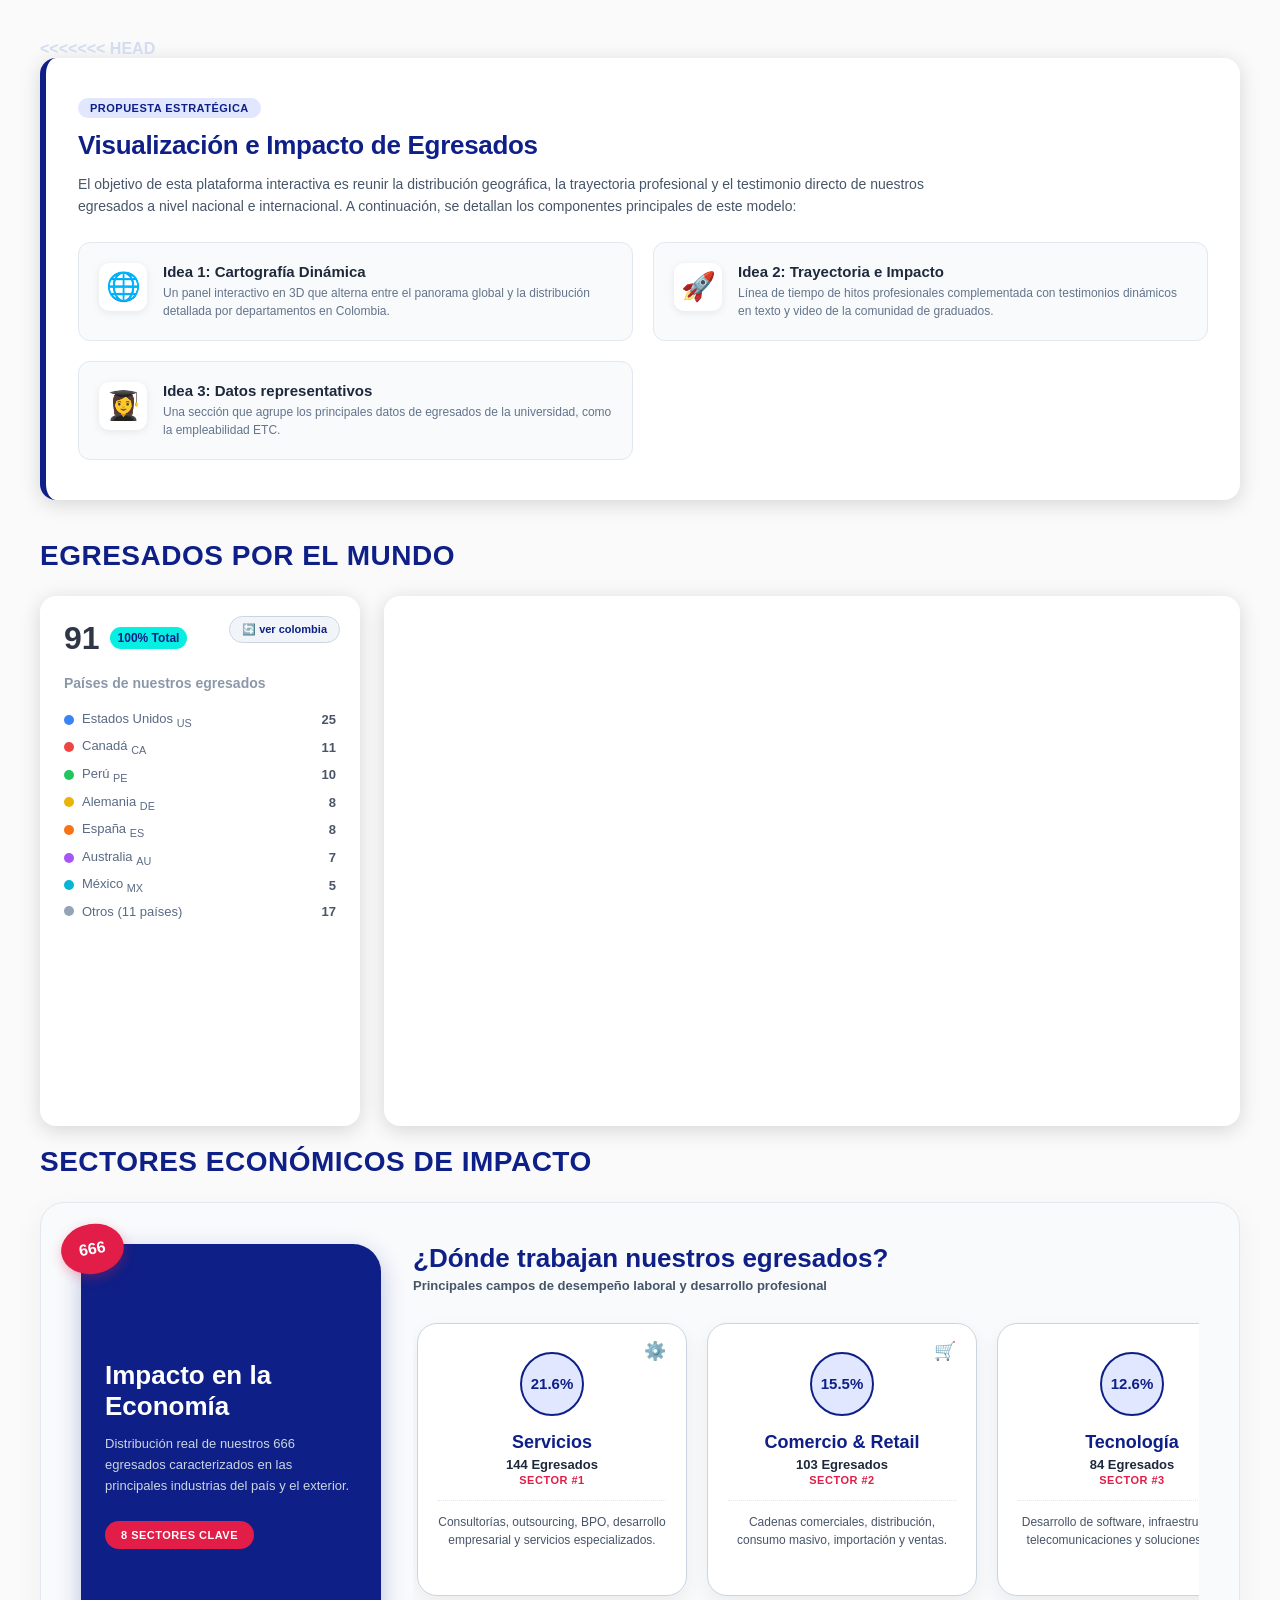
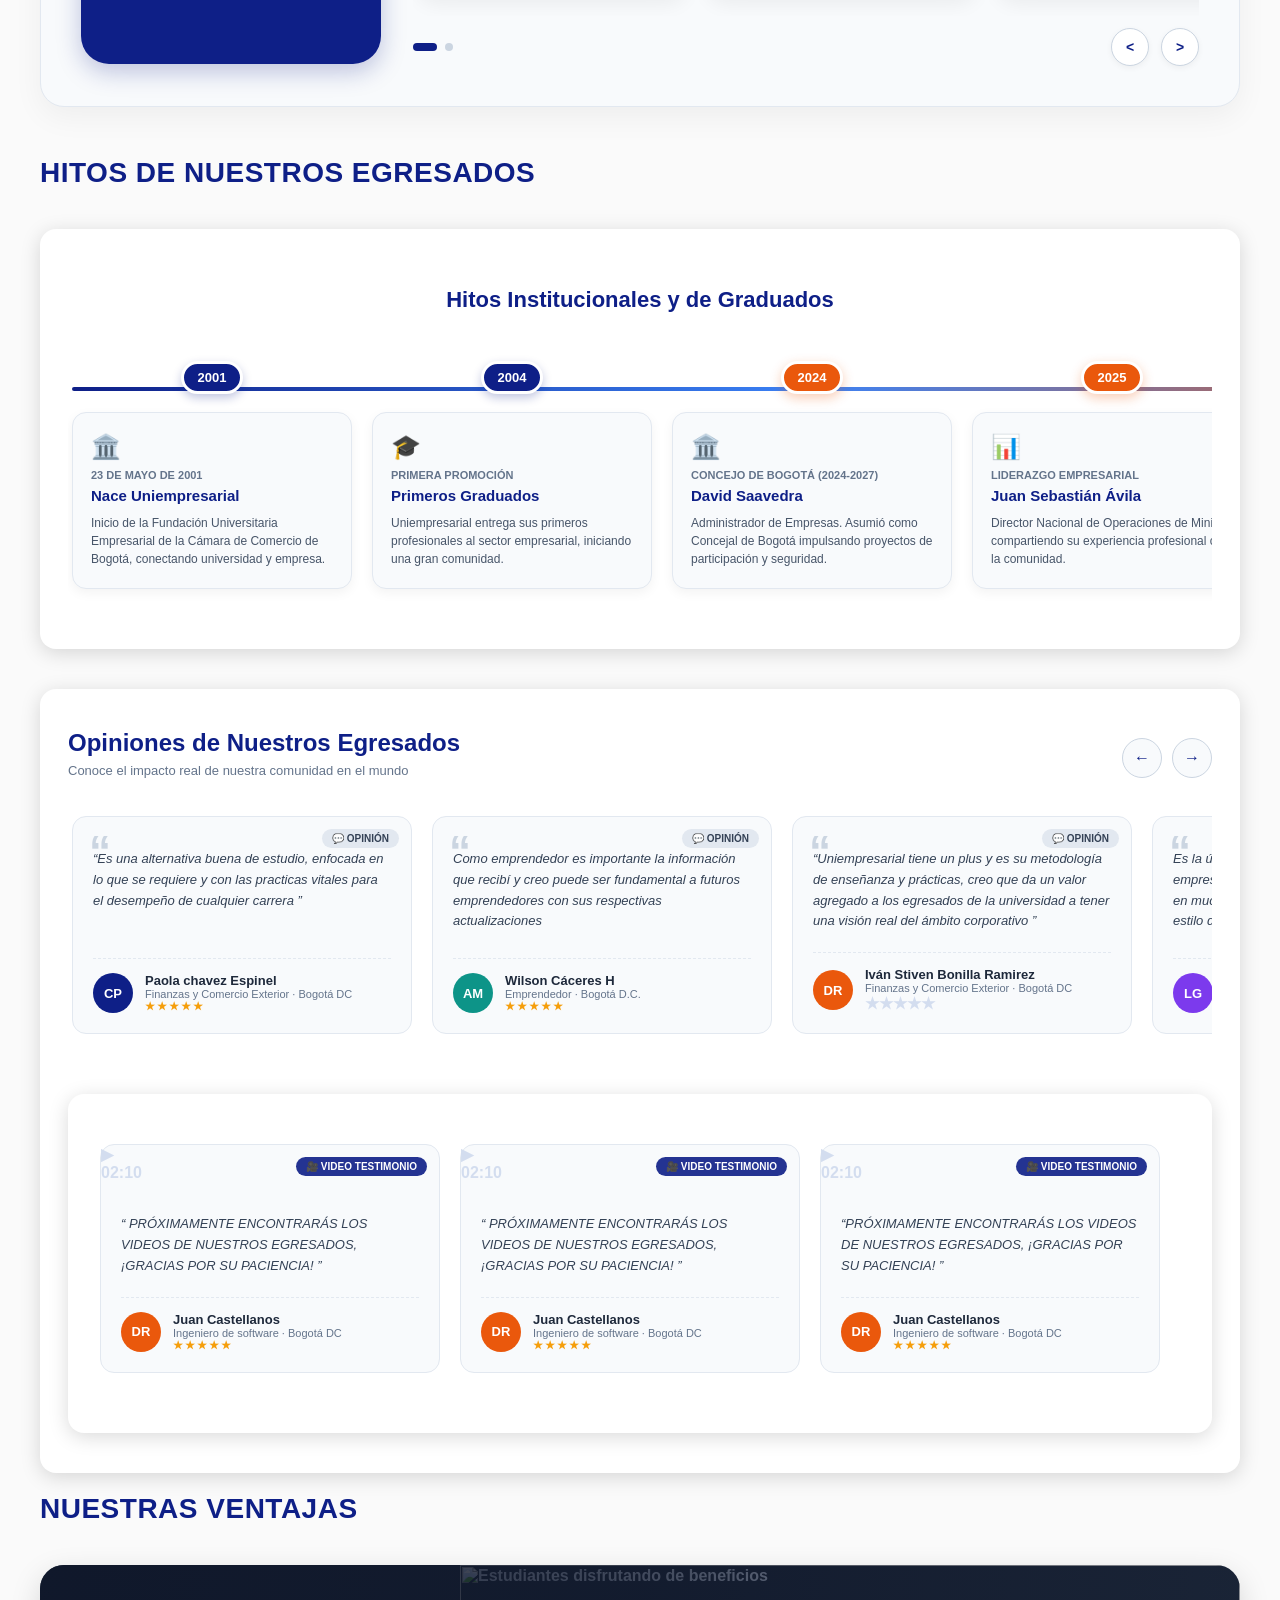
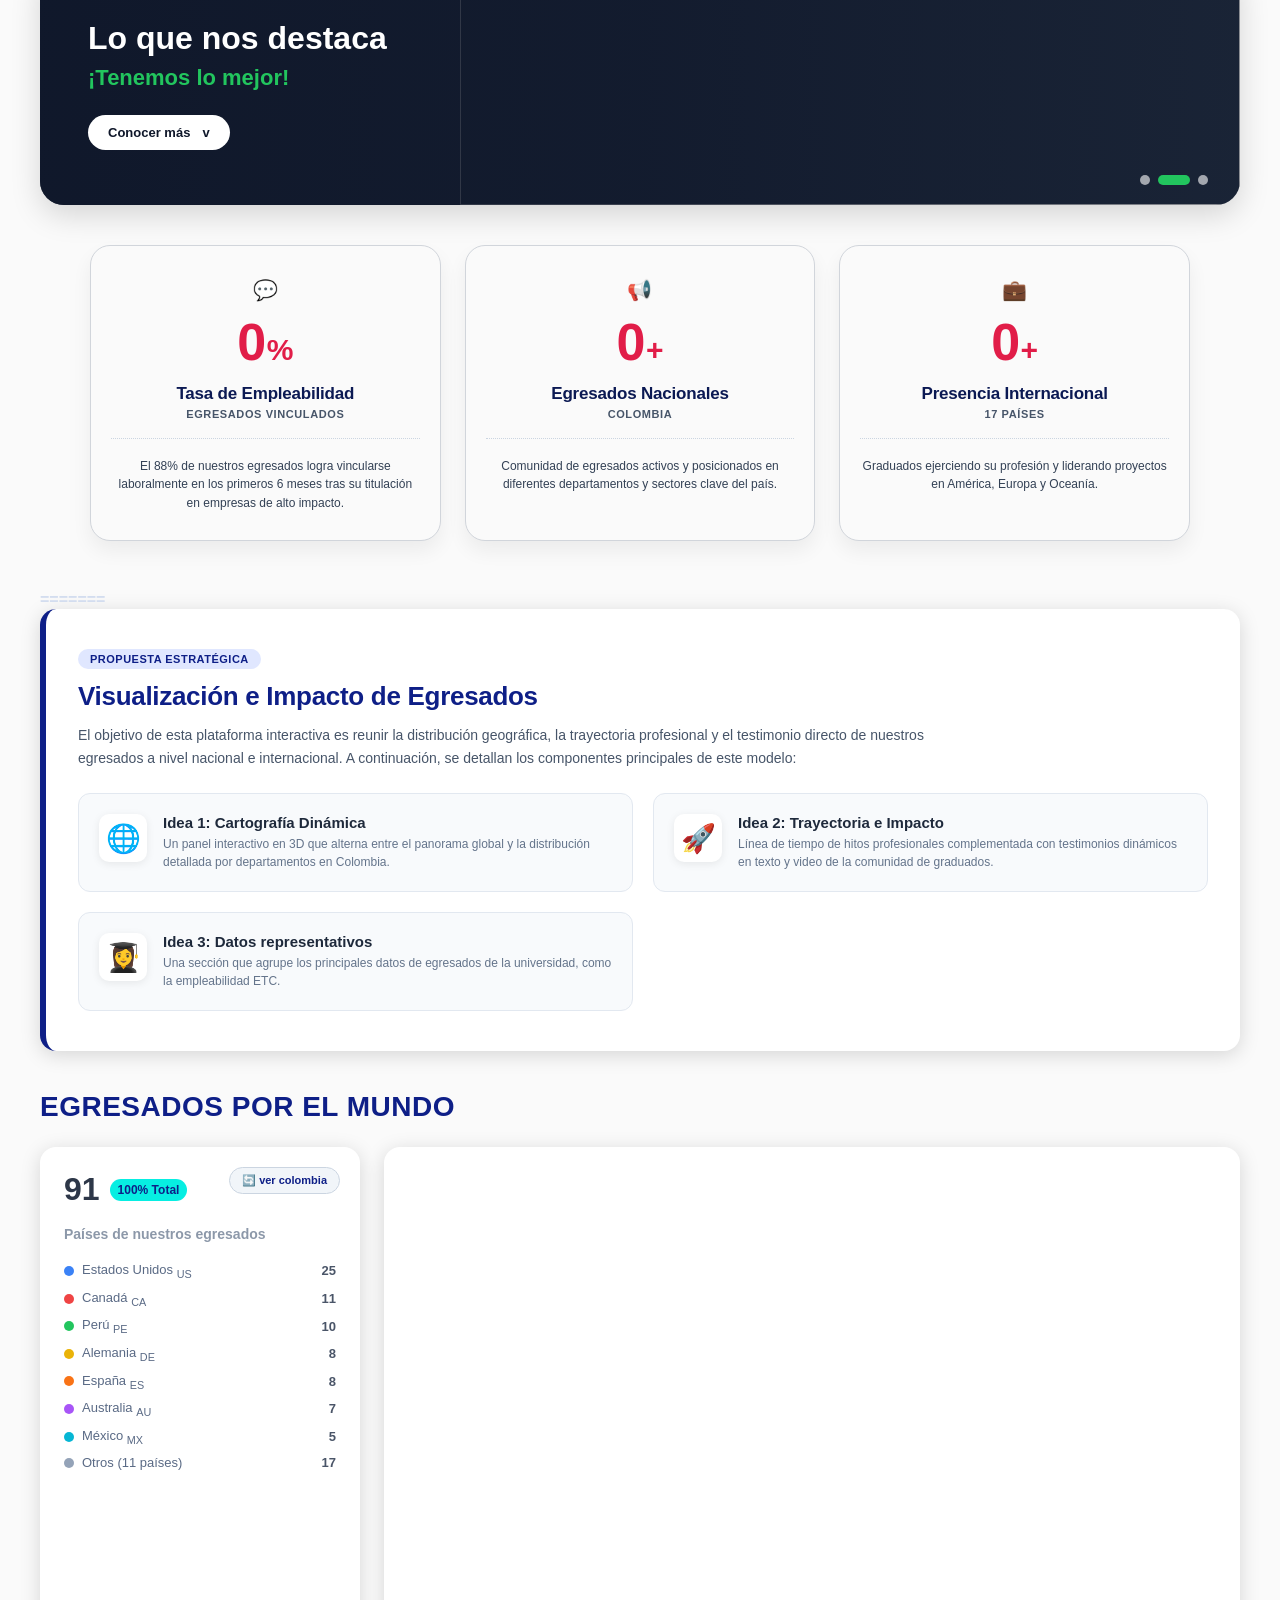
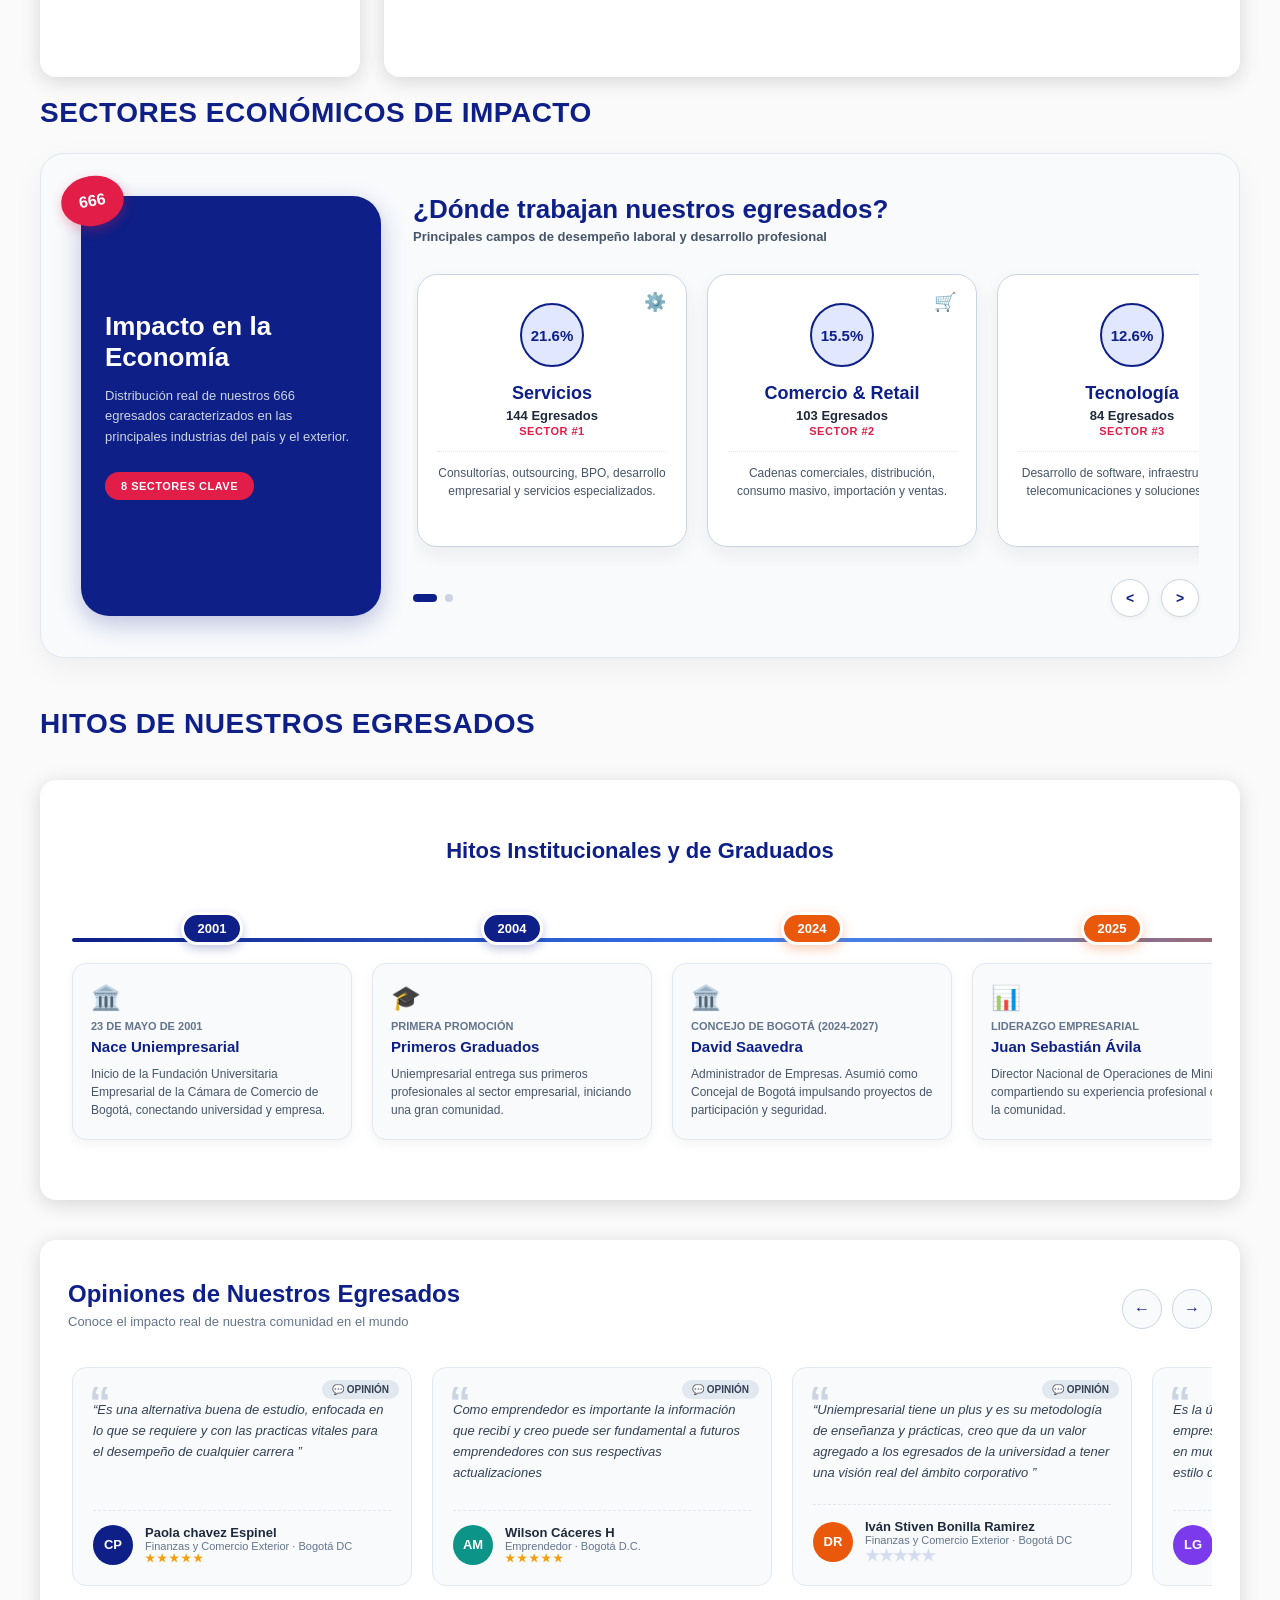
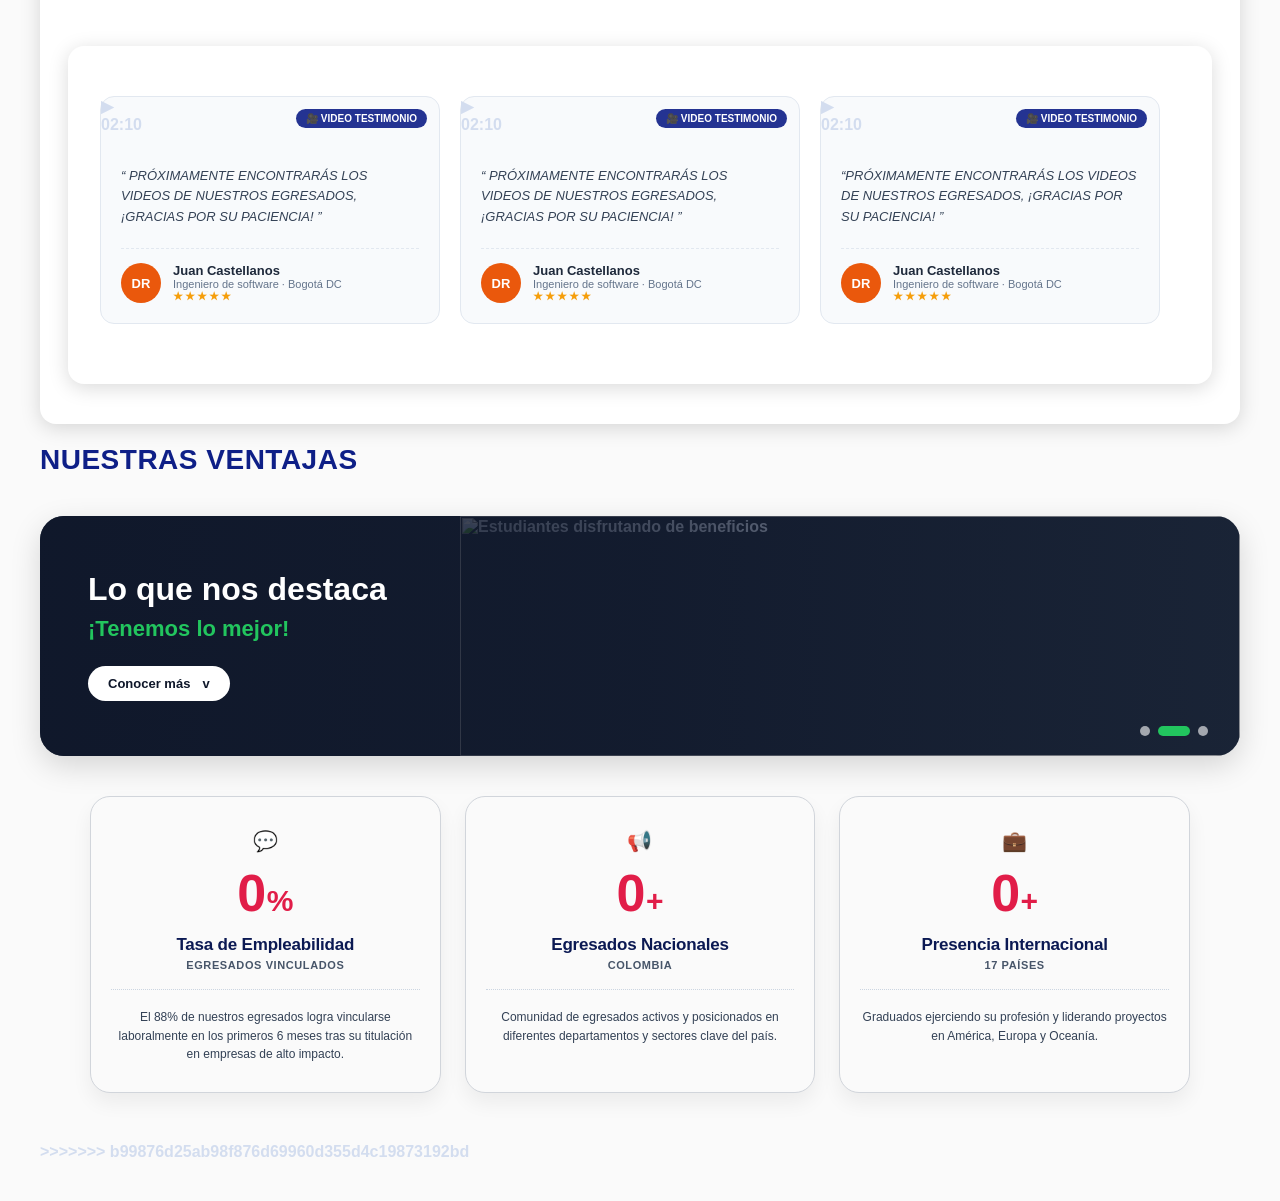
==== commit 74ab396b: "envio" ====
--- a/index.html
+++ b/index.html
@@ -1,3 +1,4 @@
+<<<<<<< HEAD
 <!DOCTYPE html>
 <html lang="es">
 <head>
@@ -709,4 +710,717 @@
   <script src="main.js"></script>
 
 </body>
+=======
+<!DOCTYPE html>
+<html lang="es">
+<head>
+  <meta charset="UTF-8">
+  <meta name="viewport" content="width=device-width, initial-scale=1.0">
+  <link rel="stylesheet" href="main.css">
+  <title>Egresados</title>
+</head>
+<body>
+
+  <section class="contenedor-introduccion">
+    <div class="etiqueta-introduccion">Propuesta Estratégica</div>
+    <h1 class="titulo-introduccion">Visualización e Impacto de Egresados</h1>
+    <p class="descripcion-introduccion">
+      El objetivo de esta plataforma interactiva es reunir la distribución geográfica, la trayectoria profesional y el testimonio directo de nuestros egresados a nivel nacional e internacional. A continuación, se detallan los componentes principales de este modelo:
+    </p>
+
+    <div class="cuadricula-introduccion">
+      <div class="tarjeta-introduccion">
+        <div class="icono-tarjeta-introduccion">🌐</div>
+        <div class="contenido-tarjeta-introduccion">
+          <h3 class="titulo-tarjeta-introduccion">Idea 1: Cartografía Dinámica</h3>
+          <p class="texto-tarjeta-introduccion">
+            Un panel interactivo en 3D que alterna entre el panorama global y la distribución detallada por departamentos en Colombia.
+          </p>
+        </div>
+      </div>
+
+      <div class="tarjeta-introduccion">
+        <div class="icono-tarjeta-introduccion">🚀</div>
+        <div class="contenido-tarjeta-introduccion">
+          <h3 class="titulo-tarjeta-introduccion">Idea 2: Trayectoria e Impacto</h3>
+          <p class="texto-tarjeta-introduccion">
+            Línea de tiempo de hitos profesionales complementada con testimonios dinámicos en texto y video de la comunidad de graduados.
+          </p>
+        </div>
+      </div>
+
+      <div class="tarjeta-introduccion">
+        <div class="icono-tarjeta-introduccion">👩‍🎓</div>
+        <div class="contenido-tarjeta-introduccion">
+          <h3 class="titulo-tarjeta-introduccion">Idea 3: Datos representativos</h3>
+          <p class="texto-tarjeta-introduccion">
+            Una sección que agrupe los principales datos de egresados de la universidad, como la empleabilidad ETC.
+          </p>
+        </div>
+      </div>
+    </div>
+  </section>
+
+  <h2 class="titulo-principal">EGRESADOS POR EL MUNDO</h2>
+
+  <div class="envoltorio-giro-panel">
+    <div class="interior-panel" id="interiorPanel">
+      
+      <div class="cara-panel cara-frontal">
+        
+        <div class="tarjeta-izquierda">
+          <button class="boton-girar" id="botonVerColombia" title="Ver Departamentos de Colombia">
+            🔄 ver colombia 
+          </button>
+          
+          <div class="metricas">
+            <span class="total-egresados">91</span>
+            <span class="insignia">100% Total</span>
+          </div>
+          
+          <p class="subtitulo">Países de nuestros egresados</p>
+
+          <ul class="lista-paises">
+            <li class="item-pais">
+              <div class="informacion-pais">
+                <span class="punto estados-unidos"></span>
+                <span>Estados Unidos <sub>US</sub></span>
+              </div>
+              <span class="conteo-egresados">25</span>
+            </li>
+            <li class="item-pais">
+              <div class="informacion-pais">
+                <span class="punto canada"></span>
+                <span>Canadá <sub>CA</sub></span>
+              </div>
+              <span class="conteo-egresados">11</span>
+            </li>
+            <li class="item-pais">
+              <div class="informacion-pais">
+                <span class="punto peru"></span>
+                <span>Perú <sub>PE</sub></span>
+              </div>
+              <span class="conteo-egresados">10</span>
+            </li>
+            <li class="item-pais">
+              <div class="informacion-pais">
+                <span class="punto alemania"></span>
+                <span>Alemania <sub>DE</sub></span>
+              </div>
+              <span class="conteo-egresados">8</span>
+            </li>
+            <li class="item-pais">
+              <div class="informacion-pais">
+                <span class="punto espana"></span>
+                <span>España <sub>ES</sub></span>
+              </div>
+              <span class="conteo-egresados">8</span>
+            </li>
+            <li class="item-pais">
+              <div class="informacion-pais">
+                <span class="punto australia"></span>
+                <span>Australia <sub>AU</sub></span>
+              </div>
+              <span class="conteo-egresados">7</span>
+            </li>
+            <li class="item-pais">
+              <div class="informacion-pais">
+                <span class="punto mexico"></span>
+                <span>México <sub>MX</sub></span>
+              </div>
+              <span class="conteo-egresados">5</span>
+            </li>
+            <li class="item-pais">
+              <div class="informacion-pais">
+                <span class="punto otros"></span>
+                <span>Otros (11 países)</span>
+              </div>
+              <span class="conteo-egresados">17</span>
+            </li>
+          </ul>
+
+          <div id="panelDetalleMundo" class="panel-detalle-pais">
+            <div class="etiqueta-detalle">País Seleccionado</div>
+            <div id="nombrePaisDetalle" class="nombre-detalle">-</div>
+            <div class="etiqueta-detalle" style="margin-top: 8px;">Egresados Registrados</div>
+            <div id="cantidadEgresadosMundo" class="numero-detalle">0</div>
+          </div>
+        </div>
+
+        <div class="mapa-derecha" id="mapaDerechaMundo">
+          <div id="cuadroFlotanteMundo" class="cuadro-flotante"></div>
+          <div class="lienzo-mapa" id="contenedorMapaMundo"></div>
+        </div>
+
+      </div>
+
+      <div class="cara-panel cara-trasera">
+        
+        <div class="tarjeta-izquierda">
+          <button class="boton-girar" id="botonVerMundo" title="Ver Países del Mundo">
+            🌐 Ver Mundial
+          </button>
+
+          <h2 class="titulo-tarjeta">Egresados</h2>
+          
+          <div class="metricas">
+            <span class="total-egresados">775</span>
+            <span class="insignia insignia-colombia">100% Colombia</span>
+          </div>
+          
+          <p class="subtitulo">Departamentos de Colombia</p>
+
+          <ul class="lista-paises">
+            <li class="item-pais">
+              <div class="informacion-pais">
+                <span class="punto bogota"></span>
+                <span>Bogotá D.C. <sub>DC</sub></span>
+              </div>
+              <span class="conteo-egresados">645</span>
+            </li>
+            <li class="item-pais">
+              <div class="informacion-pais">
+                <span class="punto cundinamarca"></span>
+                <span>Cundinamarca <sub>CUN</sub></span>
+              </div>
+              <span class="conteo-egresados">59</span>
+            </li>
+            <li class="item-pais">
+              <div class="informacion-pais">
+                <span class="punto antioquia"></span>
+                <span>Antioquia <sub>ANT</sub></span>
+              </div>
+              <span class="conteo-egresados">15</span>
+            </li>
+            <li class="item-pais">
+              <div class="informacion-pais">
+                <span class="punto meta"></span>
+                <span>Meta <sub>MET</sub></span>
+              </div>
+              <span class="conteo-egresados">6</span>
+            </li>
+            <li class="item-pais">
+              <div class="informacion-pais">
+                <span class="punto atlantico"></span>
+                <span>Atlántico <sub>ATL</sub></span>
+              </div>
+              <span class="conteo-egresados">5</span>
+            </li>
+            <li class="item-pais">
+              <div class="informacion-pais">
+                <span class="punto tolima"></span>
+                <span>Tolima <sub>TOL</sub></span>
+              </div>
+              <span class="conteo-egresados">3</span>
+            </li>
+            <li class="item-pais">
+              <div class="informacion-pais">
+                <span class="punto otros-departamentos"></span>
+                <span>Otros dptos</span>
+              </div>
+              <span class="conteo-egresados">9</span>
+            </li>
+            <li class="item-pais">
+              <div class="informacion-pais">
+                <span class="punto no-especifica"></span>
+                <span>No especifica</span>
+              </div>
+              <span class="conteo-egresados">33</span>
+            </li>
+          </ul>
+
+          <div id="panelDetalleColombia" class="panel-detalle-pais">
+            <div class="etiqueta-detalle">Departamento</div>
+            <div id="nombreDepartamentoDetalle" class="nombre-detalle">-</div>
+            <div class="etiqueta-detalle" style="margin-top: 8px;">Egresados Registrados</div>
+            <div id="cantidadEgresadosColombia" class="numero-detalle">0</div>
+          </div>
+        </div>
+
+        <div class="mapa-derecha" id="mapaDerechaColombia">
+          <div id="cuadroFlotanteColombia" class="cuadro-flotante"></div>
+          <div class="lienzo-mapa" id="contenedorMapaColombia"></div>
+        </div>
+
+      </div>
+
+    </div>
+  </div>
+
+  <h2 class="titulo-principal">SECTORES ECONÓMICOS DE IMPACTO</h2>
+
+  <section class="contenedor-sectores-destacados">
+    
+    <!-- COLUMNA IZQUIERDA: RESUMEN INSTITUCIONAL EN AZUL OSCURO -->
+    <div class="columna-resumen-sectores">
+      <div class="insignia-sello-sectores">666</div>
+      <div class="tarjeta-resumen-interna">
+        <h3 class="titulo-resumen-sectores">Impacto en la Economía</h3>
+        <p class="descripcion-resumen-sectores">
+          Distribución real de nuestros 666 egresados caracterizados en las principales industrias del país y el exterior.
+        </p>
+        <div class="badge-destacado-sectores">8 Sectores Clave</div>
+      </div>
+    </div>
+
+    <!-- COLUMNA DERECHA: CARRUSEL DE TARJETAS BLANCAS CON DETALLES ROJO Y AZUL -->
+    <div class="columna-contenido-sectores">
+      
+      <div class="cabecera-sectores-destacados">
+        <h2 class="titulo-seccion-sectores">¿Dónde trabajan nuestros egresados?</h2>
+        <p class="subtitulo-seccion-sectores">Principales campos de desempeño laboral y desarrollo profesional</p>
+      </div>
+
+      <!-- PISTA DEL CARRUSEL CON TARJETAS BLANCAS -->
+      <div class="pista-carrusel-destacados" id="pistaCarruselSectores">
+
+        <!-- SECTOR 1 -->
+        <div class="tarjeta-sector-institucional">
+          <div class="icono-flotante-superior">⚙️</div>
+          <div class="envoltorio-porcentaje-circulo">
+            <span class="porcentaje-texto">21.6%</span>
+          </div>
+          <h3 class="nombre-sector-institucional">Servicios</h3>
+          <span class="conteo-egresados-institucional">144 Egresados</span>
+          <span class="rango-sector-institucional">Sector #1</span>
+          <p class="descripcion-sector-institucional">
+            Consultorías, outsourcing, BPO, desarrollo empresarial y servicios especializados.
+          </p>
+        </div>
+
+        <!-- SECTOR 2 -->
+        <div class="tarjeta-sector-institucional">
+          <div class="icono-flotante-superior">🛒</div>
+          <div class="envoltorio-porcentaje-circulo">
+            <span class="porcentaje-texto">15.5%</span>
+          </div>
+          <h3 class="nombre-sector-institucional">Comercio & Retail</h3>
+          <span class="conteo-egresados-institucional">103 Egresados</span>
+          <span class="rango-sector-institucional">Sector #2</span>
+          <p class="descripcion-sector-institucional">
+            Cadenas comerciales, distribución, consumo masivo, importación y ventas.
+          </p>
+        </div>
+
+        <!-- SECTOR 3 -->
+        <div class="tarjeta-sector-institucional">
+          <div class="icono-flotante-superior">💻</div>
+          <div class="envoltorio-porcentaje-circulo">
+            <span class="porcentaje-texto">12.6%</span>
+          </div>
+          <h3 class="nombre-sector-institucional">Tecnología</h3>
+          <span class="conteo-egresados-institucional">84 Egresados</span>
+          <span class="rango-sector-institucional">Sector #3</span>
+          <p class="descripcion-sector-institucional">
+            Desarrollo de software, infraestructura TI, telecomunicaciones y soluciones SaaS.
+          </p>
+        </div>
+
+        <!-- SECTOR 4 -->
+        <div class="tarjeta-sector-institucional">
+          <div class="icono-flotante-superior">🏦</div>
+          <div class="envoltorio-porcentaje-circulo">
+            <span class="porcentaje-texto">8.9%</span>
+          </div>
+          <h3 class="nombre-sector-institucional">Finanzas & Banca</h3>
+          <span class="conteo-egresados-institucional">59 Egresados</span>
+          <span class="rango-sector-institucional">Sector #4</span>
+          <p class="descripcion-sector-institucional">
+            Bancos, aseguradoras, Fintech, cooperativas y gestión financiera corporativa.
+          </p>
+        </div>
+
+        <!-- SECTOR 5 -->
+        <div class="tarjeta-sector-institucional">
+          <div class="icono-flotante-superior">🏭</div>
+          <div class="envoltorio-porcentaje-circulo">
+            <span class="porcentaje-texto">7.4%</span>
+          </div>
+          <h3 class="nombre-sector-institucional">Industria</h3>
+          <span class="conteo-egresados-institucional">49 Egresados</span>
+          <span class="rango-sector-institucional">Sector #5</span>
+          <p class="descripcion-sector-institucional">
+            Manufactura, producción textil, automotriz e ingeniería industrial aplicada.
+          </p>
+        </div>
+
+        <!-- SECTOR 6 -->
+        <div class="tarjeta-sector-institucional">
+          <div class="icono-flotante-superior">🏛️</div>
+          <div class="envoltorio-porcentaje-circulo">
+            <span class="porcentaje-texto">6.8%</span>
+          </div>
+          <h3 class="nombre-sector-institucional">Gobierno</h3>
+          <span class="conteo-egresados-institucional">45 Egresados</span>
+          <span class="rango-sector-institucional">Sector #6</span>
+          <p class="descripcion-sector-institucional">
+            Entidades públicas, organismos gubernamentales y gestión de proyectos sociales.
+          </p>
+        </div>
+
+        <!-- SECTOR 7 -->
+        <div class="tarjeta-sector-institucional">
+          <div class="icono-flotante-superior">🎓</div>
+          <div class="envoltorio-porcentaje-circulo">
+            <span class="porcentaje-texto">6.5%</span>
+          </div>
+          <h3 class="nombre-sector-institucional">Educación</h3>
+          <span class="conteo-egresados-institucional">43 Egresados</span>
+          <span class="rango-sector-institucional">Sector #7</span>
+          <p class="descripcion-sector-institucional">
+            Docencia, gestión académica, investigación y proyectos educativos.
+          </p>
+        </div>
+
+        <!-- SECTOR 8 -->
+        <div class="tarjeta-sector-institucional tarjeta-roja-destacada">
+          <div class="icono-flotante-superior">🌐</div>
+          <div class="envoltorio-porcentaje-circulo circulo-rojo">
+            <span class="porcentaje-texto">20.7%</span>
+          </div>
+          <h3 class="nombre-sector-institucional">Otros Sectores</h3>
+          <span class="conteo-egresados-institucional">139 Egresados</span>
+          <span class="rango-sector-institucional">Sector #8</span>
+          <p class="descripcion-sector-institucional">
+            Salud, agroindustria, construcción, transporte, logística y cooperación.
+          </p>
+        </div>
+
+      </div>
+
+      <!-- NAVEGACIÓN CON FLECHAS Y INDICADORES -->
+      <div class="pie-navegacion-sectores">
+        <div class="indicadores-puntos">
+          <span class="punto-indicador activo"></span>
+          <span class="punto-indicador"></span>
+        </div>
+        <div class="botones-flechas-carrusel">
+          <button class="boton-flecha" id="botonAnteriorSectores" title="Anterior">&lt;</button>
+          <button class="boton-flecha" id="botonSiguienteSectores" title="Siguiente">&gt;</button>
+        </div>
+      </div>
+
+    </div>
+
+  </section>
+  <h2 class="titulo-principal">HITOS DE NUESTROS EGRESADOS</h2>
+  <section class="contenedor-linea-tiempo">
+    <h2 class="titulo-linea-tiempo">Hitos Institucionales y de Graduados</h2>
+    <div class="envoltorio-linea-tiempo">
+      <div class="pista-linea-tiempo">
+
+        <div class="paso-hito">
+          <div class="etiqueta-año">2001</div>
+          <div class="tarjeta-hito">
+            <div class="icono-hito">🏛️</div>
+            <h3 class="subtitulo-hito">23 de mayo de 2001</h3>
+            <h4 class="nombre-evento-hito">Nace Uniempresarial</h4>
+            <p class="descripcion-hito">
+              Inicio de la Fundación Universitaria Empresarial de la Cámara de Comercio de Bogotá, conectando universidad y empresa.
+            </p>
+          </div>
+        </div>
+
+        <div class="paso-hito">
+          <div class="etiqueta-año">2004</div>
+          <div class="tarjeta-hito">
+            <div class="icono-hito">🎓</div>
+            <h3 class="subtitulo-hito">Primera Promoción</h3>
+            <h4 class="nombre-evento-hito">Primeros Graduados</h4>
+            <p class="descripcion-hito">
+              Uniempresarial entrega sus primeros profesionales al sector empresarial, iniciando una gran comunidad.
+            </p>
+          </div>
+        </div>
+
+        <div class="paso-hito paso-destacado">
+          <div class="etiqueta-año año-destacado">2024</div>
+          <div class="tarjeta-hito">
+            <div class="icono-hito">🏛️</div>
+            <h3 class="subtitulo-hito">Concejo de Bogotá (2024-2027)</h3>
+            <h4 class="nombre-evento-hito">David Saavedra</h4>
+            <p class="descripcion-hito">
+              Administrador de Empresas. Asumió como Concejal de Bogotá impulsando proyectos de participación y seguridad.
+            </p>
+          </div>
+        </div>
+
+        <div class="paso-hito paso-destacado">
+          <div class="etiqueta-año año-destacado">2025</div>
+          <div class="tarjeta-hito">
+            <div class="icono-hito">📊</div>
+            <h3 class="subtitulo-hito">Liderazgo Empresarial</h3>
+            <h4 class="nombre-evento-hito">Juan Sebastián Ávila</h4>
+            <p class="descripcion-hito">
+              Director Nacional de Operaciones de Miniso, compartiendo su experiencia profesional con la comunidad.
+            </p>
+          </div>
+        </div>
+
+        <div class="paso-hito paso-destacado">
+          <div class="etiqueta-año año-dorado">2026</div>
+          <div class="tarjeta-hito">
+            <div class="icono-hito">⭐</div>
+            <h3 class="subtitulo-hito">Estrategia & Reconocimiento</h3>
+            <h4 class="nombre-evento-hito">ROMPELA & Juan Pablo Rojas</h4>
+            <p class="descripcion-hito">
+              Lanzamiento estrategia ROMPELA y reconocimiento a Juan Pablo Rojas León en Inteligencia Artificial (25 años).
+            </p>
+          </div>
+        </div>
+
+      </div>
+    </div>
+  </section>
+
+  <section class="contenedor-testimonios">
+    <div class="cabecera-testimonios">
+      <div>
+        <h2 class="titulo-testimonios">Opiniones de Nuestros Egresados</h2>
+        <p class="subtitulo-testimonios">Conoce el impacto real de nuestra comunidad en el mundo</p>
+      </div>
+      <div class="controles-carrusel">
+        <button class="boton-control" id="botonAnterior" title="Anterior">←</button>
+        <button class="boton-control" id="botonSiguiente" title="Siguiente">→</button>
+      </div>
+    </div>
+
+    <div class="contenedor-pista-carrusel">
+      <div class="pista-carrusel" id="pistaCarruselTexto">
+
+        <div class="tarjeta-testimonio">
+          <div class="insignia-tipo-tarjeta insignia-texto">💬 Opinión</div>
+          <div class="icono-comillas">“</div>
+          <div class="cuerpo-tarjeta">
+            <p class="texto-testimonio">
+              “Es una alternativa buena de estudio, enfocada en lo que se requiere y con las practicas vitales para el desempeño de cualquier carrera ”
+            </p>
+            <div class="autor-testimonio">
+              <div class="avatar-autor avatar-azul">CP</div>
+              <div class="informacion-autor">
+                <h4 class="nombre-autor">Paola chavez Espinel</h4>
+                <span class="cargo-autor">Finanzas y Comercio Exterior · Bogotá DC</span>
+                <div class="estrellas">★★★★★</div>
+              </div>
+            </div>
+          </div>
+        </div>
+
+        <div class="tarjeta-testimonio">
+          <div class="insignia-tipo-tarjeta insignia-texto">💬 Opinión</div>
+          <div class="icono-comillas">“</div>
+          <div class="cuerpo-tarjeta">
+            <p class="texto-testimonio">
+              Como emprendedor es importante la información que recibí y creo puede ser fundamental a futuros emprendedores con sus respectivas actualizaciones 
+            </p>
+            <div class="autor-testimonio">
+              <div class="avatar-autor avatar-verde">AM</div>
+              <div class="informacion-autor">
+                <h4 class="nombre-autor">Wilson Cáceres H</h4>
+                <span class="cargo-autor">Emprendedor · Bogotá D.C.</span>
+                <div class="estrellas">★★★★★</div>
+              </div>
+            </div>
+          </div>
+        </div>
+
+        <div class="tarjeta-testimonio">
+          <div class="insignia-tipo-tarjeta insignia-texto">💬 Opinión</div>
+          <div class="icono-comillas">“</div>
+          <div class="cuerpo-tarjeta">
+            <p class="texto-testimonio">
+              “Uniempresarial tiene un plus y es su metodología de enseñanza y prácticas, creo que da un valor agregado a los egresados de la universidad a tener una visión real del ámbito corporativo ”
+            </p>
+            <div class="autor-testimonio">
+              <div class="avatar-autor avatar-naranja">DR</div>
+              <div class="informacion-autor">
+                <h4 class="nombre-autor">Iván Stiven Bonilla Ramirez</h4>
+                <span class="cargo-autor">Finanzas y Comercio Exterior · Bogotá DC</span>
+                <div class="stars">★★★★★</div>
+              </div>
+            </div>
+          </div>
+        </div>
+
+        <div class="tarjeta-testimonio">
+          <div class="insignia-tipo-tarjeta insignia-texto">💬 Opinión</div>
+          <div class="icono-comillas">“</div>
+          <div class="cuerpo-tarjeta">
+            <p class="texto-testimonio">
+             Es la única universidad que ofrece prácticas empresariales continuas y de valor. He estudiado en muchas universidades y ninguna ofrece este estilo de educación.
+            </p>
+            <div class="autor-testimonio">
+              <div class="avatar-autor avatar-morado">LG</div>
+              <div class="informacion-autor">
+                <h4 class="nombre-autor">Luz katerina gomez parra</h4>
+                <span class="cargo-autor">Asistente administrativa · Australia</span>
+                <div class="estrellas">★★★★★</div>
+              </div>
+            </div>
+          </div>
+        </div>
+
+      </div>
+    </div>
+
+    <div class="seccion-videos-egresados">
+      <div class="contenedor-pista-carrusel">
+        <div class="pista-carrusel" id="pistaCarruselVideos">
+
+          <div class="tarjeta-testimonio tarjeta-video" onclick="abrirModalVideo('https://www.youtube.com/embed/dQw4w9WgXcQ', 'Juan Castellanos - Testimonio')">
+            <div class="insignia-tipo-tarjeta insignia-video">🎥 Video Testimonio</div>
+            <div class="miniatura-video fondo-video">
+              <div class="superposicion-reproducir">
+                <div class="icono-reproducir">▶</div>
+              </div>
+              <span class="duracion-video">02:10</span>
+            </div>
+            <div class="cuerpo-tarjeta">
+              <p class="texto-testimonio">
+                “ PRÓXIMAMENTE ENCONTRARÁS LOS VIDEOS DE NUESTROS EGRESADOS, ¡GRACIAS POR SU PACIENCIA! ”
+              </p>
+              <div class="autor-testimonio">
+                <div class="avatar-autor avatar-naranja">DR</div>
+                <div class="informacion-autor">
+                  <h4 class="nombre-autor">Juan Castellanos</h4>
+                  <span class="cargo-autor">Ingeniero de software · Bogotá DC</span>
+                  <div class="estrellas">★★★★★</div>
+                </div>
+              </div>
+            </div>
+          </div>
+
+          <div class="tarjeta-testimonio tarjeta-video" onclick="abrirModalVideo('https://www.youtube.com/embed/dQw4w9WgXcQ', 'Juan Castellanos - Testimonio')">
+            <div class="insignia-tipo-tarjeta insignia-video">🎥 Video Testimonio</div>
+            <div class="miniatura-video fondo-video">
+              <div class="superposicion-reproducir">
+                <div class="icono-reproducir">▶</div>
+              </div>
+              <span class="duracion-video">02:10</span>
+            </div>
+            <div class="cuerpo-tarjeta">
+              <p class="texto-testimonio">
+                “ PRÓXIMAMENTE ENCONTRARÁS LOS VIDEOS DE NUESTROS EGRESADOS, ¡GRACIAS POR SU PACIENCIA! ”
+              </p>
+              <div class="autor-testimonio">
+                <div class="avatar-autor avatar-naranja">DR</div>
+                <div class="informacion-autor">
+                  <h4 class="nombre-autor">Juan Castellanos</h4>
+                  <span class="cargo-autor">Ingeniero de software · Bogotá DC</span>
+                  <div class="estrellas">★★★★★</div>
+                </div>
+              </div>
+            </div>
+          </div>
+
+          <div class="tarjeta-testimonio tarjeta-video" onclick="abrirModalVideo('https://www.youtube.com/embed/dQw4w9WgXcQ', 'Juan Castellanos - Testimonio')">
+            <div class="insignia-tipo-tarjeta insignia-video">🎥 Video Testimonio</div>
+            <div class="miniatura-video fondo-video">
+              <div class="superposicion-reproducir">
+                <div class="icono-reproducir">▶</div>
+              </div>
+              <span class="duracion-video">02:10</span>
+            </div>
+            <div class="cuerpo-tarjeta">
+              <p class="texto-testimonio">
+                “PRÓXIMAMENTE ENCONTRARÁS LOS VIDEOS DE NUESTROS EGRESADOS, ¡GRACIAS POR SU PACIENCIA! ”
+              </p>
+              <div class="autor-testimonio">
+                <div class="avatar-autor avatar-naranja">DR</div>
+                <div class="informacion-autor">
+                  <h4 class="nombre-autor">Juan Castellanos</h4>
+                  <span class="cargo-autor">Ingeniero de software · Bogotá DC</span>
+                  <div class="estrellas">★★★★★</div>
+                </div>
+              </div>
+            </div>
+          </div>
+
+        </div>
+      </div>
+    </div>
+  </section>
+
+  <div id="modalVideo" class="modal-video" onclick="cerrarModalVideo(event)">
+    <div class="contenido-modal">
+      <span class="cerrar-modal" onclick="cerrarModalVideo(null)">&times;</span>
+      <h3 id="tituloModal" class="titulo-modal-video">Video Testimonio</h3>
+      <div class="contenedor-reproductor">
+        <iframe id="reproductorVideo" src="" frameborder="0" allow="accelerometer; autoplay; clipboard-write; encrypted-media; gyroscope; picture-in-picture" allowfullscreen></iframe>
+      </div>
+    </div>
+  </div>
+
+  <h2 class="titulo-principal">NUESTRAS VENTAJAS</h2>
+
+  <section class="contenedor-banner">
+    <div class="tarjeta-banner">
+      <div class="capa-banner"></div>
+      <div class="contenido-banner">
+        <h2 class="titulo-banner">Lo que nos destaca</h2>
+        <p class="destacado-banner">¡Tenemos lo mejor!</p>
+        <a href="#datos" class="boton-banner">
+          <span>Conocer más</span>
+          <span class="icono-boton">v</span>
+        </a>
+      </div>
+      <div class="envoltorio-imagen-banner">
+        <img src="https://uniempresarial.edu.co/wp-content/uploads/2024/06/generative-ai-graduation-ceremony-scaled_11zon-1024x574.jpg" alt="Estudiantes disfrutando de beneficios" class="imagen-banner">
+      </div>
+      <div class="puntos-banner">
+        <span class="punto-item"></span>
+        <span class="punto-item activo"></span>
+        <span class="punto-item"></span>
+      </div>
+    </div>
+  </section>
+
+  <section class="contenedor-tarjetas-ventajas" id="datos">
+    <div class="cuadricula-ventajas">
+
+      <div class="tarjeta-ventaja">
+        <div class="icono-tarjeta-ventaja">💬</div>
+        <div class="envoltorio-numero-contador">
+          <span class="numero-contador" data-objetivo="88">0</span><span class="unidad-contador">%</span>
+        </div>
+        <h3 class="titulo-tarjeta-ventaja">Tasa de Empleabilidad</h3>
+        <span class="subtitulo-ventaja">Egresados Vinculados</span>
+        <p class="descripcion-ventaja">
+          El 88% de nuestros egresados logra vincularse laboralmente en los primeros 6 meses tras su titulación en empresas de alto impacto.
+        </p>
+      </div>
+
+      <div class="tarjeta-ventaja">
+        <div class="icono-tarjeta-ventaja">📢</div>
+        <div class="envoltorio-numero-contador">
+          <span class="numero-contador" data-objetivo="775">0</span><span class="unidad-contador">+</span>
+        </div>
+        <h3 class="titulo-tarjeta-ventaja">Egresados Nacionales</h3>
+        <span class="subtitulo-ventaja">Colombia</span>
+        <p class="descripcion-ventaja">
+          Comunidad de egresados activos y posicionados en diferentes departamentos y sectores clave del país.
+        </p>
+      </div>
+
+      <div class="tarjeta-ventaja">
+        <div class="icono-tarjeta-ventaja">💼</div>
+        <div class="envoltorio-numero-contador">
+          <span class="numero-contador" data-objetivo="91">0</span><span class="unidad-contador">+</span>
+        </div>
+        <h3 class="titulo-tarjeta-ventaja">Presencia Internacional</h3>
+        <span class="subtitulo-ventaja">17 Países</span>
+        <p class="descripcion-ventaja">
+          Graduados ejerciendo su profesión y liderando proyectos en América, Europa y Oceanía.
+        </p>
+      </div>
+
+    </div>
+  </section>
+
+  <script src="https://cdn.jsdelivr.net/npm/d3@7"></script>
+  <script src="https://cdn.jsdelivr.net/npm/topojson-client@3"></script>
+  <script src="main.js"></script>
+
+</body>
+>>>>>>> b99876d25ab98f876d69960d355d4c19873192bd
 </html>
